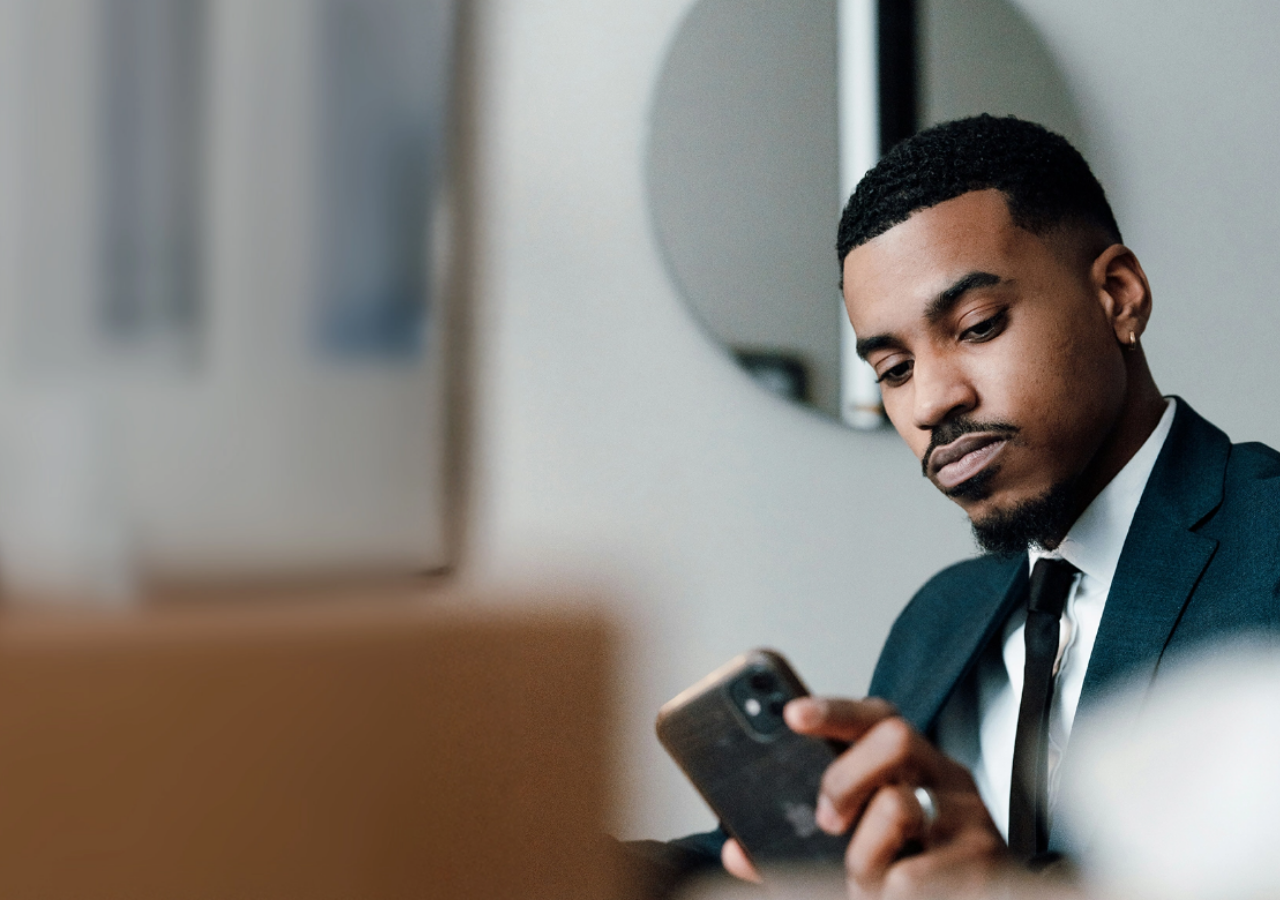
==== public/index.html @ ac1bacf2 "first commit" ====
<!DOCTYPE html>
<html lang="en">

<head>
  <meta charset="utf-8" />
  <meta name="viewport" content="width=device-width, initial-scale=1, shrink-to-fit=no" />
  <meta name="description" content="" />
  <meta name="author" content="" />
  <title>Home</title>
  <!-- Favicons -->
  <link rel="icon" href="assets/images/favicon.svg" sizes="32x32" type="image/png" />
  <!-- Bootstrap core CSS -->
  <link href="assets/css/main.css" rel="stylesheet" />
</head>

<body>

  <main>
    <section class="hero-section position-absolute h-vh w-100">
      <img src="assets/images/hero-section.png" class="w-100 h-100 object-cover" alt="">
      <div class="position-absolute top-center hero-content">

        <div class="container">
  
        </div>
      </div>
    </section>
  </main>

  <script src="https://code.jquery.com/jquery-3.6.0.min.js"
    integrity="sha256-/xUj+3OJU5yExlq6GSYGSHk7tPXikynS7ogEvDej/m4=" crossorigin="anonymous"></script>
  <script src="assets/js/main.js"></script>
</body>

</html>
---- public/assets/css/main.css ----
@charset "UTF-8";
/*******************************************************************************
******************************* COLOUR VARIABLES *******************************
*******************************************************************************/
/*******************************************************************************
******************************* FONTS VARIABLES *******************************
*******************************************************************************/
/*******************************************************************************
******************************* LINE HEIGHT *******************************
*******************************************************************************/
/*******************************************************************************
******************************* LETTER SPACING *******************************
*******************************************************************************/
/*******************************************************************************
******************************* OPACITY *******************************
*******************************************************************************/
/*******************************************************************************
******************************* ANIMATION VARIABLES ****************************
*******************************************************************************/
/*!
 * Bootstrap  v5.3.1 (https://getbootstrap.com/)
 * Copyright 2011-2023 The Bootstrap Authors
 * Licensed under MIT (https://github.com/twbs/bootstrap/blob/main/LICENSE)
 */
@import '../../node_modules/select2/dist/css/select2.min.css';
@import '../../node_modules/animate.css/animate.min.css';
@import "@fancyapps/ui/dist/fancybox.css";
:root,
[data-bs-theme=light] {
  --bs-blue: #0d6efd;
  --bs-indigo: #6610f2;
  --bs-purple: #6f42c1;
  --bs-pink: #d63384;
  --bs-red: #dc3545;
  --bs-orange: #fd7e14;
  --bs-yellow: #ffc107;
  --bs-green: #198754;
  --bs-teal: #20c997;
  --bs-cyan: #0dcaf0;
  --bs-black: #000;
  --bs-white: #fff;
  --bs-gray: #6c757d;
  --bs-gray-dark: #343a40;
  --bs-gray-100: #f8f9fa;
  --bs-gray-200: #e9ecef;
  --bs-gray-300: #dee2e6;
  --bs-gray-400: #ced4da;
  --bs-gray-500: #adb5bd;
  --bs-gray-600: #6c757d;
  --bs-gray-700: #495057;
  --bs-gray-800: #343a40;
  --bs-gray-900: #212529;
  --bs-primary: #0d6efd;
  --bs-secondary: #6c757d;
  --bs-success: #198754;
  --bs-info: #0dcaf0;
  --bs-warning: #ffc107;
  --bs-danger: #dc3545;
  --bs-light: #f8f9fa;
  --bs-dark: #212529;
  --bs-primary-rgb: 13, 110, 253;
  --bs-secondary-rgb: 108, 117, 125;
  --bs-success-rgb: 25, 135, 84;
  --bs-info-rgb: 13, 202, 240;
  --bs-warning-rgb: 255, 193, 7;
  --bs-danger-rgb: 220, 53, 69;
  --bs-light-rgb: 248, 249, 250;
  --bs-dark-rgb: 33, 37, 41;
  --bs-primary-text-emphasis: #052c65;
  --bs-secondary-text-emphasis: #2b2f32;
  --bs-success-text-emphasis: #0a3622;
  --bs-info-text-emphasis: #055160;
  --bs-warning-text-emphasis: #664d03;
  --bs-danger-text-emphasis: #58151c;
  --bs-light-text-emphasis: #495057;
  --bs-dark-text-emphasis: #495057;
  --bs-primary-bg-subtle: #cfe2ff;
  --bs-secondary-bg-subtle: #e2e3e5;
  --bs-success-bg-subtle: #d1e7dd;
  --bs-info-bg-subtle: #cff4fc;
  --bs-warning-bg-subtle: #fff3cd;
  --bs-danger-bg-subtle: #f8d7da;
  --bs-light-bg-subtle: #fcfcfd;
  --bs-dark-bg-subtle: #ced4da;
  --bs-primary-border-subtle: #9ec5fe;
  --bs-secondary-border-subtle: #c4c8cb;
  --bs-success-border-subtle: #a3cfbb;
  --bs-info-border-subtle: #9eeaf9;
  --bs-warning-border-subtle: #ffe69c;
  --bs-danger-border-subtle: #f1aeb5;
  --bs-light-border-subtle: #e9ecef;
  --bs-dark-border-subtle: #adb5bd;
  --bs-white-rgb: 255, 255, 255;
  --bs-black-rgb: 0, 0, 0;
  --bs-font-sans-serif: system-ui, -apple-system, "Segoe UI", Roboto, "Helvetica Neue", "Noto Sans", "Liberation Sans", Arial, sans-serif, "Apple Color Emoji", "Segoe UI Emoji", "Segoe UI Symbol", "Noto Color Emoji";
  --bs-font-monospace: SFMono-Regular, Menlo, Monaco, Consolas, "Liberation Mono", "Courier New", monospace;
  --bs-gradient: linear-gradient(180deg, rgba(255, 255, 255, 0.15), rgba(255, 255, 255, 0));
  --bs-body-font-family: var(--bs-font-sans-serif);
  --bs-body-font-size: 1rem;
  --bs-body-font-weight: 400;
  --bs-body-line-height: 1.5;
  --bs-body-color: #212529;
  --bs-body-color-rgb: 33, 37, 41;
  --bs-body-bg: #fff;
  --bs-body-bg-rgb: 255, 255, 255;
  --bs-emphasis-color: #000;
  --bs-emphasis-color-rgb: 0, 0, 0;
  --bs-secondary-color: rgba(33, 37, 41, 0.75);
  --bs-secondary-color-rgb: 33, 37, 41;
  --bs-secondary-bg: #e9ecef;
  --bs-secondary-bg-rgb: 233, 236, 239;
  --bs-tertiary-color: rgba(33, 37, 41, 0.5);
  --bs-tertiary-color-rgb: 33, 37, 41;
  --bs-tertiary-bg: #f8f9fa;
  --bs-tertiary-bg-rgb: 248, 249, 250;
  --bs-heading-color: inherit;
  --bs-link-color: #0d6efd;
  --bs-link-color-rgb: 13, 110, 253;
  --bs-link-decoration: underline;
  --bs-link-hover-color: #0a58ca;
  --bs-link-hover-color-rgb: 10, 88, 202;
  --bs-code-color: #d63384;
  --bs-highlight-bg: #fff3cd;
  --bs-border-width: 1px;
  --bs-border-style: solid;
  --bs-border-color: #dee2e6;
  --bs-border-color-translucent: rgba(0, 0, 0, 0.175);
  --bs-border-radius: 0.375rem;
  --bs-border-radius-sm: 0.25rem;
  --bs-border-radius-lg: 0.5rem;
  --bs-border-radius-xl: 1rem;
  --bs-border-radius-xxl: 2rem;
  --bs-border-radius-2xl: var(--bs-border-radius-xxl);
  --bs-border-radius-pill: 50rem;
  --bs-box-shadow: 0 0.5rem 1rem rgba(0, 0, 0, 0.15);
  --bs-box-shadow-sm: 0 0.125rem 0.25rem rgba(0, 0, 0, 0.075);
  --bs-box-shadow-lg: 0 1rem 3rem rgba(0, 0, 0, 0.175);
  --bs-box-shadow-inset: inset 0 1px 2px rgba(0, 0, 0, 0.075);
  --bs-focus-ring-width: 0.25rem;
  --bs-focus-ring-opacity: 0.25;
  --bs-focus-ring-color: rgba(13, 110, 253, 0.25);
  --bs-form-valid-color: #198754;
  --bs-form-valid-border-color: #198754;
  --bs-form-invalid-color: #dc3545;
  --bs-form-invalid-border-color: #dc3545;
}

[data-bs-theme=dark] {
  color-scheme: dark;
  --bs-body-color: #dee2e6;
  --bs-body-color-rgb: 222, 226, 230;
  --bs-body-bg: #212529;
  --bs-body-bg-rgb: 33, 37, 41;
  --bs-emphasis-color: #fff;
  --bs-emphasis-color-rgb: 255, 255, 255;
  --bs-secondary-color: rgba(222, 226, 230, 0.75);
  --bs-secondary-color-rgb: 222, 226, 230;
  --bs-secondary-bg: #343a40;
  --bs-secondary-bg-rgb: 52, 58, 64;
  --bs-tertiary-color: rgba(222, 226, 230, 0.5);
  --bs-tertiary-color-rgb: 222, 226, 230;
  --bs-tertiary-bg: #2b3035;
  --bs-tertiary-bg-rgb: 43, 48, 53;
  --bs-primary-text-emphasis: #6ea8fe;
  --bs-secondary-text-emphasis: #a7acb1;
  --bs-success-text-emphasis: #75b798;
  --bs-info-text-emphasis: #6edff6;
  --bs-warning-text-emphasis: #ffda6a;
  --bs-danger-text-emphasis: #ea868f;
  --bs-light-text-emphasis: #f8f9fa;
  --bs-dark-text-emphasis: #dee2e6;
  --bs-primary-bg-subtle: #031633;
  --bs-secondary-bg-subtle: #161719;
  --bs-success-bg-subtle: #051b11;
  --bs-info-bg-subtle: #032830;
  --bs-warning-bg-subtle: #332701;
  --bs-danger-bg-subtle: #2c0b0e;
  --bs-light-bg-subtle: #343a40;
  --bs-dark-bg-subtle: #1a1d20;
  --bs-primary-border-subtle: #084298;
  --bs-secondary-border-subtle: #41464b;
  --bs-success-border-subtle: #0f5132;
  --bs-info-border-subtle: #087990;
  --bs-warning-border-subtle: #997404;
  --bs-danger-border-subtle: #842029;
  --bs-light-border-subtle: #495057;
  --bs-dark-border-subtle: #343a40;
  --bs-heading-color: inherit;
  --bs-link-color: #6ea8fe;
  --bs-link-hover-color: #8bb9fe;
  --bs-link-color-rgb: 110, 168, 254;
  --bs-link-hover-color-rgb: 139, 185, 254;
  --bs-code-color: #e685b5;
  --bs-border-color: #495057;
  --bs-border-color-translucent: rgba(255, 255, 255, 0.15);
  --bs-form-valid-color: #75b798;
  --bs-form-valid-border-color: #75b798;
  --bs-form-invalid-color: #ea868f;
  --bs-form-invalid-border-color: #ea868f;
}

*,
*::before,
*::after {
  box-sizing: border-box;
}

@media (prefers-reduced-motion: no-preference) {
  :root {
    scroll-behavior: smooth;
  }
}

body {
  margin: 0;
  font-family: var(--bs-body-font-family);
  font-size: var(--bs-body-font-size);
  font-weight: var(--bs-body-font-weight);
  line-height: var(--bs-body-line-height);
  color: var(--bs-body-color);
  text-align: var(--bs-body-text-align);
  background-color: var(--bs-body-bg);
  -webkit-text-size-adjust: 100%;
  -webkit-tap-highlight-color: rgba(0, 0, 0, 0);
}

hr {
  margin: 1rem 0;
  color: inherit;
  border: 0;
  border-top: var(--bs-border-width) solid;
  opacity: 0.25;
}

h6, .h6, h5, .h5, h4, .h4, h3, .h3, h2, .h2, h1, .h1 {
  margin-top: 0;
  margin-bottom: 0.5rem;
  font-weight: 500;
  line-height: 1.2;
  color: var(--bs-heading-color);
}

h1, .h1 {
  font-size: calc(1.375rem + 1.5vw);
}
@media (min-width: 1200px) {
  h1, .h1 {
    font-size: 2.5rem;
  }
}

h2, .h2 {
  font-size: calc(1.325rem + 0.9vw);
}
@media (min-width: 1200px) {
  h2, .h2 {
    font-size: 2rem;
  }
}

h3, .h3 {
  font-size: calc(1.3rem + 0.6vw);
}
@media (min-width: 1200px) {
  h3, .h3 {
    font-size: 1.75rem;
  }
}

h4, .h4 {
  font-size: calc(1.275rem + 0.3vw);
}
@media (min-width: 1200px) {
  h4, .h4 {
    font-size: 1.5rem;
  }
}

h5, .h5 {
  font-size: 1.25rem;
}

h6, .h6 {
  font-size: 1rem;
}

p {
  margin-top: 0;
  margin-bottom: 1rem;
}

abbr[title] {
  text-decoration: underline dotted;
  cursor: help;
  text-decoration-skip-ink: none;
}

address {
  margin-bottom: 1rem;
  font-style: normal;
  line-height: inherit;
}

ol,
ul {
  padding-left: 2rem;
}

ol,
ul,
dl {
  margin-top: 0;
  margin-bottom: 1rem;
}

ol ol,
ul ul,
ol ul,
ul ol {
  margin-bottom: 0;
}

dt {
  font-weight: 700;
}

dd {
  margin-bottom: 0.5rem;
  margin-left: 0;
}

blockquote {
  margin: 0 0 1rem;
}

b,
strong {
  font-weight: bolder;
}

small, .small {
  font-size: 0.875em;
}

mark, .mark {
  padding: 0.1875em;
  background-color: var(--bs-highlight-bg);
}

sub,
sup {
  position: relative;
  font-size: 0.75em;
  line-height: 0;
  vertical-align: baseline;
}

sub {
  bottom: -0.25em;
}

sup {
  top: -0.5em;
}

a {
  color: rgba(var(--bs-link-color-rgb), var(--bs-link-opacity, 1));
  text-decoration: underline;
}
a:hover {
  --bs-link-color-rgb: var(--bs-link-hover-color-rgb);
}

a:not([href]):not([class]), a:not([href]):not([class]):hover {
  color: inherit;
  text-decoration: none;
}

pre,
code,
kbd,
samp {
  font-family: var(--bs-font-monospace);
  font-size: 1em;
}

pre {
  display: block;
  margin-top: 0;
  margin-bottom: 1rem;
  overflow: auto;
  font-size: 0.875em;
}
pre code {
  font-size: inherit;
  color: inherit;
  word-break: normal;
}

code {
  font-size: 0.875em;
  color: var(--bs-code-color);
  word-wrap: break-word;
}
a > code {
  color: inherit;
}

kbd {
  padding: 0.1875rem 0.375rem;
  font-size: 0.875em;
  color: var(--bs-body-bg);
  background-color: var(--bs-body-color);
  border-radius: 0.25rem;
}
kbd kbd {
  padding: 0;
  font-size: 1em;
}

figure {
  margin: 0 0 1rem;
}

img,
svg {
  vertical-align: middle;
}

table {
  caption-side: bottom;
  border-collapse: collapse;
}

caption {
  padding-top: 0.5rem;
  padding-bottom: 0.5rem;
  color: var(--bs-secondary-color);
  text-align: left;
}

th {
  text-align: inherit;
  text-align: -webkit-match-parent;
}

thead,
tbody,
tfoot,
tr,
td,
th {
  border-color: inherit;
  border-style: solid;
  border-width: 0;
}

label {
  display: inline-block;
}

button {
  border-radius: 0;
}

button:focus:not(:focus-visible) {
  outline: 0;
}

input,
button,
select,
optgroup,
textarea {
  margin: 0;
  font-family: inherit;
  font-size: inherit;
  line-height: inherit;
}

button,
select {
  text-transform: none;
}

[role=button] {
  cursor: pointer;
}

select {
  word-wrap: normal;
}
select:disabled {
  opacity: 1;
}

[list]:not([type=date]):not([type=datetime-local]):not([type=month]):not([type=week]):not([type=time])::-webkit-calendar-picker-indicator {
  display: none !important;
}

button,
[type=button],
[type=reset],
[type=submit] {
  -webkit-appearance: button;
}
button:not(:disabled),
[type=button]:not(:disabled),
[type=reset]:not(:disabled),
[type=submit]:not(:disabled) {
  cursor: pointer;
}

::-moz-focus-inner {
  padding: 0;
  border-style: none;
}

textarea {
  resize: vertical;
}

fieldset {
  min-width: 0;
  padding: 0;
  margin: 0;
  border: 0;
}

legend {
  float: left;
  width: 100%;
  padding: 0;
  margin-bottom: 0.5rem;
  font-size: calc(1.275rem + 0.3vw);
  line-height: inherit;
}
@media (min-width: 1200px) {
  legend {
    font-size: 1.5rem;
  }
}
legend + * {
  clear: left;
}

::-webkit-datetime-edit-fields-wrapper,
::-webkit-datetime-edit-text,
::-webkit-datetime-edit-minute,
::-webkit-datetime-edit-hour-field,
::-webkit-datetime-edit-day-field,
::-webkit-datetime-edit-month-field,
::-webkit-datetime-edit-year-field {
  padding: 0;
}

::-webkit-inner-spin-button {
  height: auto;
}

[type=search] {
  -webkit-appearance: textfield;
  outline-offset: -2px;
}

/* rtl:raw:
[type="tel"],
[type="url"],
[type="email"],
[type="number"] {
  direction: ltr;
}
*/
::-webkit-search-decoration {
  -webkit-appearance: none;
}

::-webkit-color-swatch-wrapper {
  padding: 0;
}

::file-selector-button {
  font: inherit;
  -webkit-appearance: button;
}

output {
  display: inline-block;
}

iframe {
  border: 0;
}

summary {
  display: list-item;
  cursor: pointer;
}

progress {
  vertical-align: baseline;
}

[hidden] {
  display: none !important;
}

.lead {
  font-size: 1.25rem;
  font-weight: 300;
}

.display-1 {
  font-size: calc(1.625rem + 4.5vw);
  font-weight: 300;
  line-height: 1.2;
}
@media (min-width: 1200px) {
  .display-1 {
    font-size: 5rem;
  }
}

.display-2 {
  font-size: calc(1.575rem + 3.9vw);
  font-weight: 300;
  line-height: 1.2;
}
@media (min-width: 1200px) {
  .display-2 {
    font-size: 4.5rem;
  }
}

.display-3 {
  font-size: calc(1.525rem + 3.3vw);
  font-weight: 300;
  line-height: 1.2;
}
@media (min-width: 1200px) {
  .display-3 {
    font-size: 4rem;
  }
}

.display-4 {
  font-size: calc(1.475rem + 2.7vw);
  font-weight: 300;
  line-height: 1.2;
}
@media (min-width: 1200px) {
  .display-4 {
    font-size: 3.5rem;
  }
}

.display-5 {
  font-size: calc(1.425rem + 2.1vw);
  font-weight: 300;
  line-height: 1.2;
}
@media (min-width: 1200px) {
  .display-5 {
    font-size: 3rem;
  }
}

.display-6 {
  font-size: calc(1.375rem + 1.5vw);
  font-weight: 300;
  line-height: 1.2;
}
@media (min-width: 1200px) {
  .display-6 {
    font-size: 2.5rem;
  }
}

.list-unstyled {
  padding-left: 0;
  list-style: none;
}

.list-inline {
  padding-left: 0;
  list-style: none;
}

.list-inline-item {
  display: inline-block;
}
.list-inline-item:not(:last-child) {
  margin-right: 0.5rem;
}

.initialism {
  font-size: 0.875em;
  text-transform: uppercase;
}

.blockquote {
  margin-bottom: 1rem;
  font-size: 1.25rem;
}
.blockquote > :last-child {
  margin-bottom: 0;
}

.blockquote-footer {
  margin-top: -1rem;
  margin-bottom: 1rem;
  font-size: 0.875em;
  color: #6c757d;
}
.blockquote-footer::before {
  content: "— ";
}

.img-fluid {
  max-width: 100%;
  height: auto;
}

.img-thumbnail {
  padding: 0.25rem;
  background-color: var(--bs-body-bg);
  border: var(--bs-border-width) solid var(--bs-border-color);
  border-radius: var(--bs-border-radius);
  max-width: 100%;
  height: auto;
}

.figure {
  display: inline-block;
}

.figure-img {
  margin-bottom: 0.5rem;
  line-height: 1;
}

.figure-caption {
  font-size: 0.875em;
  color: var(--bs-secondary-color);
}

.container,
.container-fluid,
.container-xxl,
.container-xl,
.container-lg,
.container-md,
.container-sm {
  --bs-gutter-x: 1.5rem;
  --bs-gutter-y: 0;
  width: 100%;
  padding-right: calc(var(--bs-gutter-x) * 0.5);
  padding-left: calc(var(--bs-gutter-x) * 0.5);
  margin-right: auto;
  margin-left: auto;
}

@media (min-width: 576px) {
  .container-sm, .container {
    max-width: 540px;
  }
}
@media (min-width: 768px) {
  .container-md, .container-sm, .container {
    max-width: 720px;
  }
}
@media (min-width: 992px) {
  .container-lg, .container-md, .container-sm, .container {
    max-width: 960px;
  }
}
@media (min-width: 1200px) {
  .container-xl, .container-lg, .container-md, .container-sm, .container {
    max-width: 1140px;
  }
}
@media (min-width: 1400px) {
  .container-xxl, .container-xl, .container-lg, .container-md, .container-sm, .container {
    max-width: 1320px;
  }
}
:root {
  --bs-breakpoint-xs: 0;
  --bs-breakpoint-sm: 576px;
  --bs-breakpoint-md: 768px;
  --bs-breakpoint-lg: 992px;
  --bs-breakpoint-xl: 1200px;
  --bs-breakpoint-xxl: 1400px;
}

.row {
  --bs-gutter-x: 1.5rem;
  --bs-gutter-y: 0;
  display: flex;
  flex-wrap: wrap;
  margin-top: calc(-1 * var(--bs-gutter-y));
  margin-right: calc(-0.5 * var(--bs-gutter-x));
  margin-left: calc(-0.5 * var(--bs-gutter-x));
}
.row > * {
  flex-shrink: 0;
  width: 100%;
  max-width: 100%;
  padding-right: calc(var(--bs-gutter-x) * 0.5);
  padding-left: calc(var(--bs-gutter-x) * 0.5);
  margin-top: var(--bs-gutter-y);
}

.col {
  flex: 1 0 0%;
}

.row-cols-auto > * {
  flex: 0 0 auto;
  width: auto;
}

.row-cols-1 > * {
  flex: 0 0 auto;
  width: 100%;
}

.row-cols-2 > * {
  flex: 0 0 auto;
  width: 50%;
}

.row-cols-3 > * {
  flex: 0 0 auto;
  width: 33.3333333333%;
}

.row-cols-4 > * {
  flex: 0 0 auto;
  width: 25%;
}

.row-cols-5 > * {
  flex: 0 0 auto;
  width: 20%;
}

.row-cols-6 > * {
  flex: 0 0 auto;
  width: 16.6666666667%;
}

.col-auto {
  flex: 0 0 auto;
  width: auto;
}

.col-1 {
  flex: 0 0 auto;
  width: 8.33333333%;
}

.col-2 {
  flex: 0 0 auto;
  width: 16.66666667%;
}

.col-3 {
  flex: 0 0 auto;
  width: 25%;
}

.col-4 {
  flex: 0 0 auto;
  width: 33.33333333%;
}

.col-5 {
  flex: 0 0 auto;
  width: 41.66666667%;
}

.col-6 {
  flex: 0 0 auto;
  width: 50%;
}

.col-7 {
  flex: 0 0 auto;
  width: 58.33333333%;
}

.col-8 {
  flex: 0 0 auto;
  width: 66.66666667%;
}

.col-9 {
  flex: 0 0 auto;
  width: 75%;
}

.col-10 {
  flex: 0 0 auto;
  width: 83.33333333%;
}

.col-11 {
  flex: 0 0 auto;
  width: 91.66666667%;
}

.col-12 {
  flex: 0 0 auto;
  width: 100%;
}

.offset-1 {
  margin-left: 8.33333333%;
}

.offset-2 {
  margin-left: 16.66666667%;
}

.offset-3 {
  margin-left: 25%;
}

.offset-4 {
  margin-left: 33.33333333%;
}

.offset-5 {
  margin-left: 41.66666667%;
}

.offset-6 {
  margin-left: 50%;
}

.offset-7 {
  margin-left: 58.33333333%;
}

.offset-8 {
  margin-left: 66.66666667%;
}

.offset-9 {
  margin-left: 75%;
}

.offset-10 {
  margin-left: 83.33333333%;
}

.offset-11 {
  margin-left: 91.66666667%;
}

.g-0,
.gx-0 {
  --bs-gutter-x: 0;
}

.g-0,
.gy-0 {
  --bs-gutter-y: 0;
}

.g-1,
.gx-1 {
  --bs-gutter-x: 0.25rem;
}

.g-1,
.gy-1 {
  --bs-gutter-y: 0.25rem;
}

.g-2,
.gx-2 {
  --bs-gutter-x: 0.5rem;
}

.g-2,
.gy-2 {
  --bs-gutter-y: 0.5rem;
}

.g-3,
.gx-3 {
  --bs-gutter-x: 1rem;
}

.g-3,
.gy-3 {
  --bs-gutter-y: 1rem;
}

.g-4,
.gx-4 {
  --bs-gutter-x: 1.5rem;
}

.g-4,
.gy-4 {
  --bs-gutter-y: 1.5rem;
}

.g-5,
.gx-5 {
  --bs-gutter-x: 3rem;
}

.g-5,
.gy-5 {
  --bs-gutter-y: 3rem;
}

@media (min-width: 576px) {
  .col-sm {
    flex: 1 0 0%;
  }
  .row-cols-sm-auto > * {
    flex: 0 0 auto;
    width: auto;
  }
  .row-cols-sm-1 > * {
    flex: 0 0 auto;
    width: 100%;
  }
  .row-cols-sm-2 > * {
    flex: 0 0 auto;
    width: 50%;
  }
  .row-cols-sm-3 > * {
    flex: 0 0 auto;
    width: 33.3333333333%;
  }
  .row-cols-sm-4 > * {
    flex: 0 0 auto;
    width: 25%;
  }
  .row-cols-sm-5 > * {
    flex: 0 0 auto;
    width: 20%;
  }
  .row-cols-sm-6 > * {
    flex: 0 0 auto;
    width: 16.6666666667%;
  }
  .col-sm-auto {
    flex: 0 0 auto;
    width: auto;
  }
  .col-sm-1 {
    flex: 0 0 auto;
    width: 8.33333333%;
  }
  .col-sm-2 {
    flex: 0 0 auto;
    width: 16.66666667%;
  }
  .col-sm-3 {
    flex: 0 0 auto;
    width: 25%;
  }
  .col-sm-4 {
    flex: 0 0 auto;
    width: 33.33333333%;
  }
  .col-sm-5 {
    flex: 0 0 auto;
    width: 41.66666667%;
  }
  .col-sm-6 {
    flex: 0 0 auto;
    width: 50%;
  }
  .col-sm-7 {
    flex: 0 0 auto;
    width: 58.33333333%;
  }
  .col-sm-8 {
    flex: 0 0 auto;
    width: 66.66666667%;
  }
  .col-sm-9 {
    flex: 0 0 auto;
    width: 75%;
  }
  .col-sm-10 {
    flex: 0 0 auto;
    width: 83.33333333%;
  }
  .col-sm-11 {
    flex: 0 0 auto;
    width: 91.66666667%;
  }
  .col-sm-12 {
    flex: 0 0 auto;
    width: 100%;
  }
  .offset-sm-0 {
    margin-left: 0;
  }
  .offset-sm-1 {
    margin-left: 8.33333333%;
  }
  .offset-sm-2 {
    margin-left: 16.66666667%;
  }
  .offset-sm-3 {
    margin-left: 25%;
  }
  .offset-sm-4 {
    margin-left: 33.33333333%;
  }
  .offset-sm-5 {
    margin-left: 41.66666667%;
  }
  .offset-sm-6 {
    margin-left: 50%;
  }
  .offset-sm-7 {
    margin-left: 58.33333333%;
  }
  .offset-sm-8 {
    margin-left: 66.66666667%;
  }
  .offset-sm-9 {
    margin-left: 75%;
  }
  .offset-sm-10 {
    margin-left: 83.33333333%;
  }
  .offset-sm-11 {
    margin-left: 91.66666667%;
  }
  .g-sm-0,
  .gx-sm-0 {
    --bs-gutter-x: 0;
  }
  .g-sm-0,
  .gy-sm-0 {
    --bs-gutter-y: 0;
  }
  .g-sm-1,
  .gx-sm-1 {
    --bs-gutter-x: 0.25rem;
  }
  .g-sm-1,
  .gy-sm-1 {
    --bs-gutter-y: 0.25rem;
  }
  .g-sm-2,
  .gx-sm-2 {
    --bs-gutter-x: 0.5rem;
  }
  .g-sm-2,
  .gy-sm-2 {
    --bs-gutter-y: 0.5rem;
  }
  .g-sm-3,
  .gx-sm-3 {
    --bs-gutter-x: 1rem;
  }
  .g-sm-3,
  .gy-sm-3 {
    --bs-gutter-y: 1rem;
  }
  .g-sm-4,
  .gx-sm-4 {
    --bs-gutter-x: 1.5rem;
  }
  .g-sm-4,
  .gy-sm-4 {
    --bs-gutter-y: 1.5rem;
  }
  .g-sm-5,
  .gx-sm-5 {
    --bs-gutter-x: 3rem;
  }
  .g-sm-5,
  .gy-sm-5 {
    --bs-gutter-y: 3rem;
  }
}
@media (min-width: 768px) {
  .col-md {
    flex: 1 0 0%;
  }
  .row-cols-md-auto > * {
    flex: 0 0 auto;
    width: auto;
  }
  .row-cols-md-1 > * {
    flex: 0 0 auto;
    width: 100%;
  }
  .row-cols-md-2 > * {
    flex: 0 0 auto;
    width: 50%;
  }
  .row-cols-md-3 > * {
    flex: 0 0 auto;
    width: 33.3333333333%;
  }
  .row-cols-md-4 > * {
    flex: 0 0 auto;
    width: 25%;
  }
  .row-cols-md-5 > * {
    flex: 0 0 auto;
    width: 20%;
  }
  .row-cols-md-6 > * {
    flex: 0 0 auto;
    width: 16.6666666667%;
  }
  .col-md-auto {
    flex: 0 0 auto;
    width: auto;
  }
  .col-md-1 {
    flex: 0 0 auto;
    width: 8.33333333%;
  }
  .col-md-2 {
    flex: 0 0 auto;
    width: 16.66666667%;
  }
  .col-md-3 {
    flex: 0 0 auto;
    width: 25%;
  }
  .col-md-4 {
    flex: 0 0 auto;
    width: 33.33333333%;
  }
  .col-md-5 {
    flex: 0 0 auto;
    width: 41.66666667%;
  }
  .col-md-6 {
    flex: 0 0 auto;
    width: 50%;
  }
  .col-md-7 {
    flex: 0 0 auto;
    width: 58.33333333%;
  }
  .col-md-8 {
    flex: 0 0 auto;
    width: 66.66666667%;
  }
  .col-md-9 {
    flex: 0 0 auto;
    width: 75%;
  }
  .col-md-10 {
    flex: 0 0 auto;
    width: 83.33333333%;
  }
  .col-md-11 {
    flex: 0 0 auto;
    width: 91.66666667%;
  }
  .col-md-12 {
    flex: 0 0 auto;
    width: 100%;
  }
  .offset-md-0 {
    margin-left: 0;
  }
  .offset-md-1 {
    margin-left: 8.33333333%;
  }
  .offset-md-2 {
    margin-left: 16.66666667%;
  }
  .offset-md-3 {
    margin-left: 25%;
  }
  .offset-md-4 {
    margin-left: 33.33333333%;
  }
  .offset-md-5 {
    margin-left: 41.66666667%;
  }
  .offset-md-6 {
    margin-left: 50%;
  }
  .offset-md-7 {
    margin-left: 58.33333333%;
  }
  .offset-md-8 {
    margin-left: 66.66666667%;
  }
  .offset-md-9 {
    margin-left: 75%;
  }
  .offset-md-10 {
    margin-left: 83.33333333%;
  }
  .offset-md-11 {
    margin-left: 91.66666667%;
  }
  .g-md-0,
  .gx-md-0 {
    --bs-gutter-x: 0;
  }
  .g-md-0,
  .gy-md-0 {
    --bs-gutter-y: 0;
  }
  .g-md-1,
  .gx-md-1 {
    --bs-gutter-x: 0.25rem;
  }
  .g-md-1,
  .gy-md-1 {
    --bs-gutter-y: 0.25rem;
  }
  .g-md-2,
  .gx-md-2 {
    --bs-gutter-x: 0.5rem;
  }
  .g-md-2,
  .gy-md-2 {
    --bs-gutter-y: 0.5rem;
  }
  .g-md-3,
  .gx-md-3 {
    --bs-gutter-x: 1rem;
  }
  .g-md-3,
  .gy-md-3 {
    --bs-gutter-y: 1rem;
  }
  .g-md-4,
  .gx-md-4 {
    --bs-gutter-x: 1.5rem;
  }
  .g-md-4,
  .gy-md-4 {
    --bs-gutter-y: 1.5rem;
  }
  .g-md-5,
  .gx-md-5 {
    --bs-gutter-x: 3rem;
  }
  .g-md-5,
  .gy-md-5 {
    --bs-gutter-y: 3rem;
  }
}
@media (min-width: 992px) {
  .col-lg {
    flex: 1 0 0%;
  }
  .row-cols-lg-auto > * {
    flex: 0 0 auto;
    width: auto;
  }
  .row-cols-lg-1 > * {
    flex: 0 0 auto;
    width: 100%;
  }
  .row-cols-lg-2 > * {
    flex: 0 0 auto;
    width: 50%;
  }
  .row-cols-lg-3 > * {
    flex: 0 0 auto;
    width: 33.3333333333%;
  }
  .row-cols-lg-4 > * {
    flex: 0 0 auto;
    width: 25%;
  }
  .row-cols-lg-5 > * {
    flex: 0 0 auto;
    width: 20%;
  }
  .row-cols-lg-6 > * {
    flex: 0 0 auto;
    width: 16.6666666667%;
  }
  .col-lg-auto {
    flex: 0 0 auto;
    width: auto;
  }
  .col-lg-1 {
    flex: 0 0 auto;
    width: 8.33333333%;
  }
  .col-lg-2 {
    flex: 0 0 auto;
    width: 16.66666667%;
  }
  .col-lg-3 {
    flex: 0 0 auto;
    width: 25%;
  }
  .col-lg-4 {
    flex: 0 0 auto;
    width: 33.33333333%;
  }
  .col-lg-5 {
    flex: 0 0 auto;
    width: 41.66666667%;
  }
  .col-lg-6 {
    flex: 0 0 auto;
    width: 50%;
  }
  .col-lg-7 {
    flex: 0 0 auto;
    width: 58.33333333%;
  }
  .col-lg-8 {
    flex: 0 0 auto;
    width: 66.66666667%;
  }
  .col-lg-9 {
    flex: 0 0 auto;
    width: 75%;
  }
  .col-lg-10 {
    flex: 0 0 auto;
    width: 83.33333333%;
  }
  .col-lg-11 {
    flex: 0 0 auto;
    width: 91.66666667%;
  }
  .col-lg-12 {
    flex: 0 0 auto;
    width: 100%;
  }
  .offset-lg-0 {
    margin-left: 0;
  }
  .offset-lg-1 {
    margin-left: 8.33333333%;
  }
  .offset-lg-2 {
    margin-left: 16.66666667%;
  }
  .offset-lg-3 {
    margin-left: 25%;
  }
  .offset-lg-4 {
    margin-left: 33.33333333%;
  }
  .offset-lg-5 {
    margin-left: 41.66666667%;
  }
  .offset-lg-6 {
    margin-left: 50%;
  }
  .offset-lg-7 {
    margin-left: 58.33333333%;
  }
  .offset-lg-8 {
    margin-left: 66.66666667%;
  }
  .offset-lg-9 {
    margin-left: 75%;
  }
  .offset-lg-10 {
    margin-left: 83.33333333%;
  }
  .offset-lg-11 {
    margin-left: 91.66666667%;
  }
  .g-lg-0,
  .gx-lg-0 {
    --bs-gutter-x: 0;
  }
  .g-lg-0,
  .gy-lg-0 {
    --bs-gutter-y: 0;
  }
  .g-lg-1,
  .gx-lg-1 {
    --bs-gutter-x: 0.25rem;
  }
  .g-lg-1,
  .gy-lg-1 {
    --bs-gutter-y: 0.25rem;
  }
  .g-lg-2,
  .gx-lg-2 {
    --bs-gutter-x: 0.5rem;
  }
  .g-lg-2,
  .gy-lg-2 {
    --bs-gutter-y: 0.5rem;
  }
  .g-lg-3,
  .gx-lg-3 {
    --bs-gutter-x: 1rem;
  }
  .g-lg-3,
  .gy-lg-3 {
    --bs-gutter-y: 1rem;
  }
  .g-lg-4,
  .gx-lg-4 {
    --bs-gutter-x: 1.5rem;
  }
  .g-lg-4,
  .gy-lg-4 {
    --bs-gutter-y: 1.5rem;
  }
  .g-lg-5,
  .gx-lg-5 {
    --bs-gutter-x: 3rem;
  }
  .g-lg-5,
  .gy-lg-5 {
    --bs-gutter-y: 3rem;
  }
}
@media (min-width: 1200px) {
  .col-xl {
    flex: 1 0 0%;
  }
  .row-cols-xl-auto > * {
    flex: 0 0 auto;
    width: auto;
  }
  .row-cols-xl-1 > * {
    flex: 0 0 auto;
    width: 100%;
  }
  .row-cols-xl-2 > * {
    flex: 0 0 auto;
    width: 50%;
  }
  .row-cols-xl-3 > * {
    flex: 0 0 auto;
    width: 33.3333333333%;
  }
  .row-cols-xl-4 > * {
    flex: 0 0 auto;
    width: 25%;
  }
  .row-cols-xl-5 > * {
    flex: 0 0 auto;
    width: 20%;
  }
  .row-cols-xl-6 > * {
    flex: 0 0 auto;
    width: 16.6666666667%;
  }
  .col-xl-auto {
    flex: 0 0 auto;
    width: auto;
  }
  .col-xl-1 {
    flex: 0 0 auto;
    width: 8.33333333%;
  }
  .col-xl-2 {
    flex: 0 0 auto;
    width: 16.66666667%;
  }
  .col-xl-3 {
    flex: 0 0 auto;
    width: 25%;
  }
  .col-xl-4 {
    flex: 0 0 auto;
    width: 33.33333333%;
  }
  .col-xl-5 {
    flex: 0 0 auto;
    width: 41.66666667%;
  }
  .col-xl-6 {
    flex: 0 0 auto;
    width: 50%;
  }
  .col-xl-7 {
    flex: 0 0 auto;
    width: 58.33333333%;
  }
  .col-xl-8 {
    flex: 0 0 auto;
    width: 66.66666667%;
  }
  .col-xl-9 {
    flex: 0 0 auto;
    width: 75%;
  }
  .col-xl-10 {
    flex: 0 0 auto;
    width: 83.33333333%;
  }
  .col-xl-11 {
    flex: 0 0 auto;
    width: 91.66666667%;
  }
  .col-xl-12 {
    flex: 0 0 auto;
    width: 100%;
  }
  .offset-xl-0 {
    margin-left: 0;
  }
  .offset-xl-1 {
    margin-left: 8.33333333%;
  }
  .offset-xl-2 {
    margin-left: 16.66666667%;
  }
  .offset-xl-3 {
    margin-left: 25%;
  }
  .offset-xl-4 {
    margin-left: 33.33333333%;
  }
  .offset-xl-5 {
    margin-left: 41.66666667%;
  }
  .offset-xl-6 {
    margin-left: 50%;
  }
  .offset-xl-7 {
    margin-left: 58.33333333%;
  }
  .offset-xl-8 {
    margin-left: 66.66666667%;
  }
  .offset-xl-9 {
    margin-left: 75%;
  }
  .offset-xl-10 {
    margin-left: 83.33333333%;
  }
  .offset-xl-11 {
    margin-left: 91.66666667%;
  }
  .g-xl-0,
  .gx-xl-0 {
    --bs-gutter-x: 0;
  }
  .g-xl-0,
  .gy-xl-0 {
    --bs-gutter-y: 0;
  }
  .g-xl-1,
  .gx-xl-1 {
    --bs-gutter-x: 0.25rem;
  }
  .g-xl-1,
  .gy-xl-1 {
    --bs-gutter-y: 0.25rem;
  }
  .g-xl-2,
  .gx-xl-2 {
    --bs-gutter-x: 0.5rem;
  }
  .g-xl-2,
  .gy-xl-2 {
    --bs-gutter-y: 0.5rem;
  }
  .g-xl-3,
  .gx-xl-3 {
    --bs-gutter-x: 1rem;
  }
  .g-xl-3,
  .gy-xl-3 {
    --bs-gutter-y: 1rem;
  }
  .g-xl-4,
  .gx-xl-4 {
    --bs-gutter-x: 1.5rem;
  }
  .g-xl-4,
  .gy-xl-4 {
    --bs-gutter-y: 1.5rem;
  }
  .g-xl-5,
  .gx-xl-5 {
    --bs-gutter-x: 3rem;
  }
  .g-xl-5,
  .gy-xl-5 {
    --bs-gutter-y: 3rem;
  }
}
@media (min-width: 1400px) {
  .col-xxl {
    flex: 1 0 0%;
  }
  .row-cols-xxl-auto > * {
    flex: 0 0 auto;
    width: auto;
  }
  .row-cols-xxl-1 > * {
    flex: 0 0 auto;
    width: 100%;
  }
  .row-cols-xxl-2 > * {
    flex: 0 0 auto;
    width: 50%;
  }
  .row-cols-xxl-3 > * {
    flex: 0 0 auto;
    width: 33.3333333333%;
  }
  .row-cols-xxl-4 > * {
    flex: 0 0 auto;
    width: 25%;
  }
  .row-cols-xxl-5 > * {
    flex: 0 0 auto;
    width: 20%;
  }
  .row-cols-xxl-6 > * {
    flex: 0 0 auto;
    width: 16.6666666667%;
  }
  .col-xxl-auto {
    flex: 0 0 auto;
    width: auto;
  }
  .col-xxl-1 {
    flex: 0 0 auto;
    width: 8.33333333%;
  }
  .col-xxl-2 {
    flex: 0 0 auto;
    width: 16.66666667%;
  }
  .col-xxl-3 {
    flex: 0 0 auto;
    width: 25%;
  }
  .col-xxl-4 {
    flex: 0 0 auto;
    width: 33.33333333%;
  }
  .col-xxl-5 {
    flex: 0 0 auto;
    width: 41.66666667%;
  }
  .col-xxl-6 {
    flex: 0 0 auto;
    width: 50%;
  }
  .col-xxl-7 {
    flex: 0 0 auto;
    width: 58.33333333%;
  }
  .col-xxl-8 {
    flex: 0 0 auto;
    width: 66.66666667%;
  }
  .col-xxl-9 {
    flex: 0 0 auto;
    width: 75%;
  }
  .col-xxl-10 {
    flex: 0 0 auto;
    width: 83.33333333%;
  }
  .col-xxl-11 {
    flex: 0 0 auto;
    width: 91.66666667%;
  }
  .col-xxl-12 {
    flex: 0 0 auto;
    width: 100%;
  }
  .offset-xxl-0 {
    margin-left: 0;
  }
  .offset-xxl-1 {
    margin-left: 8.33333333%;
  }
  .offset-xxl-2 {
    margin-left: 16.66666667%;
  }
  .offset-xxl-3 {
    margin-left: 25%;
  }
  .offset-xxl-4 {
    margin-left: 33.33333333%;
  }
  .offset-xxl-5 {
    margin-left: 41.66666667%;
  }
  .offset-xxl-6 {
    margin-left: 50%;
  }
  .offset-xxl-7 {
    margin-left: 58.33333333%;
  }
  .offset-xxl-8 {
    margin-left: 66.66666667%;
  }
  .offset-xxl-9 {
    margin-left: 75%;
  }
  .offset-xxl-10 {
    margin-left: 83.33333333%;
  }
  .offset-xxl-11 {
    margin-left: 91.66666667%;
  }
  .g-xxl-0,
  .gx-xxl-0 {
    --bs-gutter-x: 0;
  }
  .g-xxl-0,
  .gy-xxl-0 {
    --bs-gutter-y: 0;
  }
  .g-xxl-1,
  .gx-xxl-1 {
    --bs-gutter-x: 0.25rem;
  }
  .g-xxl-1,
  .gy-xxl-1 {
    --bs-gutter-y: 0.25rem;
  }
  .g-xxl-2,
  .gx-xxl-2 {
    --bs-gutter-x: 0.5rem;
  }
  .g-xxl-2,
  .gy-xxl-2 {
    --bs-gutter-y: 0.5rem;
  }
  .g-xxl-3,
  .gx-xxl-3 {
    --bs-gutter-x: 1rem;
  }
  .g-xxl-3,
  .gy-xxl-3 {
    --bs-gutter-y: 1rem;
  }
  .g-xxl-4,
  .gx-xxl-4 {
    --bs-gutter-x: 1.5rem;
  }
  .g-xxl-4,
  .gy-xxl-4 {
    --bs-gutter-y: 1.5rem;
  }
  .g-xxl-5,
  .gx-xxl-5 {
    --bs-gutter-x: 3rem;
  }
  .g-xxl-5,
  .gy-xxl-5 {
    --bs-gutter-y: 3rem;
  }
}
.table {
  --bs-table-color-type: initial;
  --bs-table-bg-type: initial;
  --bs-table-color-state: initial;
  --bs-table-bg-state: initial;
  --bs-table-color: var(--bs-body-color);
  --bs-table-bg: var(--bs-body-bg);
  --bs-table-border-color: var(--bs-border-color);
  --bs-table-accent-bg: transparent;
  --bs-table-striped-color: var(--bs-body-color);
  --bs-table-striped-bg: rgba(0, 0, 0, 0.05);
  --bs-table-active-color: var(--bs-body-color);
  --bs-table-active-bg: rgba(0, 0, 0, 0.1);
  --bs-table-hover-color: var(--bs-body-color);
  --bs-table-hover-bg: rgba(0, 0, 0, 0.075);
  width: 100%;
  margin-bottom: 1rem;
  vertical-align: top;
  border-color: var(--bs-table-border-color);
}
.table > :not(caption) > * > * {
  padding: 0.5rem 0.5rem;
  color: var(--bs-table-color-state, var(--bs-table-color-type, var(--bs-table-color)));
  background-color: var(--bs-table-bg);
  border-bottom-width: var(--bs-border-width);
  box-shadow: inset 0 0 0 9999px var(--bs-table-bg-state, var(--bs-table-bg-type, var(--bs-table-accent-bg)));
}
.table > tbody {
  vertical-align: inherit;
}
.table > thead {
  vertical-align: bottom;
}

.table-group-divider {
  border-top: calc(var(--bs-border-width) * 2) solid currentcolor;
}

.caption-top {
  caption-side: top;
}

.table-sm > :not(caption) > * > * {
  padding: 0.25rem 0.25rem;
}

.table-bordered > :not(caption) > * {
  border-width: var(--bs-border-width) 0;
}
.table-bordered > :not(caption) > * > * {
  border-width: 0 var(--bs-border-width);
}

.table-borderless > :not(caption) > * > * {
  border-bottom-width: 0;
}
.table-borderless > :not(:first-child) {
  border-top-width: 0;
}

.table-striped > tbody > tr:nth-of-type(odd) > * {
  --bs-table-color-type: var(--bs-table-striped-color);
  --bs-table-bg-type: var(--bs-table-striped-bg);
}

.table-striped-columns > :not(caption) > tr > :nth-child(even) {
  --bs-table-color-type: var(--bs-table-striped-color);
  --bs-table-bg-type: var(--bs-table-striped-bg);
}

.table-active {
  --bs-table-color-state: var(--bs-table-active-color);
  --bs-table-bg-state: var(--bs-table-active-bg);
}

.table-hover > tbody > tr:hover > * {
  --bs-table-color-state: var(--bs-table-hover-color);
  --bs-table-bg-state: var(--bs-table-hover-bg);
}

.table-primary {
  --bs-table-color: #000;
  --bs-table-bg: #cfe2ff;
  --bs-table-border-color: #bacbe6;
  --bs-table-striped-bg: #c5d7f2;
  --bs-table-striped-color: #000;
  --bs-table-active-bg: #bacbe6;
  --bs-table-active-color: #000;
  --bs-table-hover-bg: #bfd1ec;
  --bs-table-hover-color: #000;
  color: var(--bs-table-color);
  border-color: var(--bs-table-border-color);
}

.table-secondary {
  --bs-table-color: #000;
  --bs-table-bg: #e2e3e5;
  --bs-table-border-color: #cbccce;
  --bs-table-striped-bg: #d7d8da;
  --bs-table-striped-color: #000;
  --bs-table-active-bg: #cbccce;
  --bs-table-active-color: #000;
  --bs-table-hover-bg: #d1d2d4;
  --bs-table-hover-color: #000;
  color: var(--bs-table-color);
  border-color: var(--bs-table-border-color);
}

.table-success {
  --bs-table-color: #000;
  --bs-table-bg: #d1e7dd;
  --bs-table-border-color: #bcd0c7;
  --bs-table-striped-bg: #c7dbd2;
  --bs-table-striped-color: #000;
  --bs-table-active-bg: #bcd0c7;
  --bs-table-active-color: #000;
  --bs-table-hover-bg: #c1d6cc;
  --bs-table-hover-color: #000;
  color: var(--bs-table-color);
  border-color: var(--bs-table-border-color);
}

.table-info {
  --bs-table-color: #000;
  --bs-table-bg: #cff4fc;
  --bs-table-border-color: #badce3;
  --bs-table-striped-bg: #c5e8ef;
  --bs-table-striped-color: #000;
  --bs-table-active-bg: #badce3;
  --bs-table-active-color: #000;
  --bs-table-hover-bg: #bfe2e9;
  --bs-table-hover-color: #000;
  color: var(--bs-table-color);
  border-color: var(--bs-table-border-color);
}

.table-warning {
  --bs-table-color: #000;
  --bs-table-bg: #fff3cd;
  --bs-table-border-color: #e6dbb9;
  --bs-table-striped-bg: #f2e7c3;
  --bs-table-striped-color: #000;
  --bs-table-active-bg: #e6dbb9;
  --bs-table-active-color: #000;
  --bs-table-hover-bg: #ece1be;
  --bs-table-hover-color: #000;
  color: var(--bs-table-color);
  border-color: var(--bs-table-border-color);
}

.table-danger {
  --bs-table-color: #000;
  --bs-table-bg: #f8d7da;
  --bs-table-border-color: #dfc2c4;
  --bs-table-striped-bg: #eccccf;
  --bs-table-striped-color: #000;
  --bs-table-active-bg: #dfc2c4;
  --bs-table-active-color: #000;
  --bs-table-hover-bg: #e5c7ca;
  --bs-table-hover-color: #000;
  color: var(--bs-table-color);
  border-color: var(--bs-table-border-color);
}

.table-light {
  --bs-table-color: #000;
  --bs-table-bg: #f8f9fa;
  --bs-table-border-color: #dfe0e1;
  --bs-table-striped-bg: #ecedee;
  --bs-table-striped-color: #000;
  --bs-table-active-bg: #dfe0e1;
  --bs-table-active-color: #000;
  --bs-table-hover-bg: #e5e6e7;
  --bs-table-hover-color: #000;
  color: var(--bs-table-color);
  border-color: var(--bs-table-border-color);
}

.table-dark {
  --bs-table-color: #fff;
  --bs-table-bg: #212529;
  --bs-table-border-color: #373b3e;
  --bs-table-striped-bg: #2c3034;
  --bs-table-striped-color: #fff;
  --bs-table-active-bg: #373b3e;
  --bs-table-active-color: #fff;
  --bs-table-hover-bg: #323539;
  --bs-table-hover-color: #fff;
  color: var(--bs-table-color);
  border-color: var(--bs-table-border-color);
}

.table-responsive {
  overflow-x: auto;
  -webkit-overflow-scrolling: touch;
}

@media (max-width: 575.98px) {
  .table-responsive-sm {
    overflow-x: auto;
    -webkit-overflow-scrolling: touch;
  }
}
@media (max-width: 767.98px) {
  .table-responsive-md {
    overflow-x: auto;
    -webkit-overflow-scrolling: touch;
  }
}
@media (max-width: 991.98px) {
  .table-responsive-lg {
    overflow-x: auto;
    -webkit-overflow-scrolling: touch;
  }
}
@media (max-width: 1199.98px) {
  .table-responsive-xl {
    overflow-x: auto;
    -webkit-overflow-scrolling: touch;
  }
}
@media (max-width: 1399.98px) {
  .table-responsive-xxl {
    overflow-x: auto;
    -webkit-overflow-scrolling: touch;
  }
}
.form-label {
  margin-bottom: 0.5rem;
}

.col-form-label {
  padding-top: calc(0.375rem + var(--bs-border-width));
  padding-bottom: calc(0.375rem + var(--bs-border-width));
  margin-bottom: 0;
  font-size: inherit;
  line-height: 1.5;
}

.col-form-label-lg {
  padding-top: calc(0.5rem + var(--bs-border-width));
  padding-bottom: calc(0.5rem + var(--bs-border-width));
  font-size: 1.25rem;
}

.col-form-label-sm {
  padding-top: calc(0.25rem + var(--bs-border-width));
  padding-bottom: calc(0.25rem + var(--bs-border-width));
  font-size: 0.875rem;
}

.form-text {
  margin-top: 0.25rem;
  font-size: 0.875em;
  color: var(--bs-secondary-color);
}

.form-control {
  display: block;
  width: 100%;
  padding: 0.375rem 0.75rem;
  font-size: 1rem;
  font-weight: 400;
  line-height: 1.5;
  color: var(--bs-body-color);
  appearance: none;
  background-color: var(--bs-body-bg);
  background-clip: padding-box;
  border: var(--bs-border-width) solid var(--bs-border-color);
  border-radius: var(--bs-border-radius);
  transition: border-color 0.15s ease-in-out, box-shadow 0.15s ease-in-out;
}
@media (prefers-reduced-motion: reduce) {
  .form-control {
    transition: none;
  }
}
.form-control[type=file] {
  overflow: hidden;
}
.form-control[type=file]:not(:disabled):not([readonly]) {
  cursor: pointer;
}
.form-control:focus {
  color: var(--bs-body-color);
  background-color: var(--bs-body-bg);
  border-color: #86b7fe;
  outline: 0;
  box-shadow: 0 0 0 0.25rem rgba(13, 110, 253, 0.25);
}
.form-control::-webkit-date-and-time-value {
  min-width: 85px;
  height: 1.5em;
  margin: 0;
}
.form-control::-webkit-datetime-edit {
  display: block;
  padding: 0;
}
.form-control::placeholder {
  color: var(--bs-secondary-color);
  opacity: 1;
}
.form-control:disabled {
  background-color: var(--bs-secondary-bg);
  opacity: 1;
}
.form-control::file-selector-button {
  padding: 0.375rem 0.75rem;
  margin: -0.375rem -0.75rem;
  margin-inline-end: 0.75rem;
  color: var(--bs-body-color);
  background-color: var(--bs-tertiary-bg);
  pointer-events: none;
  border-color: inherit;
  border-style: solid;
  border-width: 0;
  border-inline-end-width: var(--bs-border-width);
  border-radius: 0;
  transition: color 0.15s ease-in-out, background-color 0.15s ease-in-out, border-color 0.15s ease-in-out, box-shadow 0.15s ease-in-out;
}
@media (prefers-reduced-motion: reduce) {
  .form-control::file-selector-button {
    transition: none;
  }
}
.form-control:hover:not(:disabled):not([readonly])::file-selector-button {
  background-color: var(--bs-secondary-bg);
}

.form-control-plaintext {
  display: block;
  width: 100%;
  padding: 0.375rem 0;
  margin-bottom: 0;
  line-height: 1.5;
  color: var(--bs-body-color);
  background-color: transparent;
  border: solid transparent;
  border-width: var(--bs-border-width) 0;
}
.form-control-plaintext:focus {
  outline: 0;
}
.form-control-plaintext.form-control-sm, .form-control-plaintext.form-control-lg {
  padding-right: 0;
  padding-left: 0;
}

.form-control-sm {
  min-height: calc(1.5em + 0.5rem + calc(var(--bs-border-width) * 2));
  padding: 0.25rem 0.5rem;
  font-size: 0.875rem;
  border-radius: var(--bs-border-radius-sm);
}
.form-control-sm::file-selector-button {
  padding: 0.25rem 0.5rem;
  margin: -0.25rem -0.5rem;
  margin-inline-end: 0.5rem;
}

.form-control-lg {
  min-height: calc(1.5em + 1rem + calc(var(--bs-border-width) * 2));
  padding: 0.5rem 1rem;
  font-size: 1.25rem;
  border-radius: var(--bs-border-radius-lg);
}
.form-control-lg::file-selector-button {
  padding: 0.5rem 1rem;
  margin: -0.5rem -1rem;
  margin-inline-end: 1rem;
}

textarea.form-control {
  min-height: calc(1.5em + 0.75rem + calc(var(--bs-border-width) * 2));
}
textarea.form-control-sm {
  min-height: calc(1.5em + 0.5rem + calc(var(--bs-border-width) * 2));
}
textarea.form-control-lg {
  min-height: calc(1.5em + 1rem + calc(var(--bs-border-width) * 2));
}

.form-control-color {
  width: 3rem;
  height: calc(1.5em + 0.75rem + calc(var(--bs-border-width) * 2));
  padding: 0.375rem;
}
.form-control-color:not(:disabled):not([readonly]) {
  cursor: pointer;
}
.form-control-color::-moz-color-swatch {
  border: 0 !important;
  border-radius: var(--bs-border-radius);
}
.form-control-color::-webkit-color-swatch {
  border: 0 !important;
  border-radius: var(--bs-border-radius);
}
.form-control-color.form-control-sm {
  height: calc(1.5em + 0.5rem + calc(var(--bs-border-width) * 2));
}
.form-control-color.form-control-lg {
  height: calc(1.5em + 1rem + calc(var(--bs-border-width) * 2));
}

.form-select {
  --bs-form-select-bg-img: url("data:image/svg+xml,%3csvg xmlns='http://www.w3.org/2000/svg' viewBox='0 0 16 16'%3e%3cpath fill='none' stroke='%23343a40' stroke-linecap='round' stroke-linejoin='round' stroke-width='2' d='m2 5 6 6 6-6'/%3e%3c/svg%3e");
  display: block;
  width: 100%;
  padding: 0.375rem 2.25rem 0.375rem 0.75rem;
  font-size: 1rem;
  font-weight: 400;
  line-height: 1.5;
  color: var(--bs-body-color);
  appearance: none;
  background-color: var(--bs-body-bg);
  background-image: var(--bs-form-select-bg-img), var(--bs-form-select-bg-icon, none);
  background-repeat: no-repeat;
  background-position: right 0.75rem center;
  background-size: 16px 12px;
  border: var(--bs-border-width) solid var(--bs-border-color);
  border-radius: var(--bs-border-radius);
  transition: border-color 0.15s ease-in-out, box-shadow 0.15s ease-in-out;
}
@media (prefers-reduced-motion: reduce) {
  .form-select {
    transition: none;
  }
}
.form-select:focus {
  border-color: #86b7fe;
  outline: 0;
  box-shadow: 0 0 0 0.25rem rgba(13, 110, 253, 0.25);
}
.form-select[multiple], .form-select[size]:not([size="1"]) {
  padding-right: 0.75rem;
  background-image: none;
}
.form-select:disabled {
  background-color: var(--bs-secondary-bg);
}
.form-select:-moz-focusring {
  color: transparent;
  text-shadow: 0 0 0 var(--bs-body-color);
}

.form-select-sm {
  padding-top: 0.25rem;
  padding-bottom: 0.25rem;
  padding-left: 0.5rem;
  font-size: 0.875rem;
  border-radius: var(--bs-border-radius-sm);
}

.form-select-lg {
  padding-top: 0.5rem;
  padding-bottom: 0.5rem;
  padding-left: 1rem;
  font-size: 1.25rem;
  border-radius: var(--bs-border-radius-lg);
}

[data-bs-theme=dark] .form-select {
  --bs-form-select-bg-img: url("data:image/svg+xml,%3csvg xmlns='http://www.w3.org/2000/svg' viewBox='0 0 16 16'%3e%3cpath fill='none' stroke='%23dee2e6' stroke-linecap='round' stroke-linejoin='round' stroke-width='2' d='m2 5 6 6 6-6'/%3e%3c/svg%3e");
}

.form-check {
  display: block;
  min-height: 1.5rem;
  padding-left: 1.5em;
  margin-bottom: 0.125rem;
}
.form-check .form-check-input {
  float: left;
  margin-left: -1.5em;
}

.form-check-reverse {
  padding-right: 1.5em;
  padding-left: 0;
  text-align: right;
}
.form-check-reverse .form-check-input {
  float: right;
  margin-right: -1.5em;
  margin-left: 0;
}

.form-check-input {
  --bs-form-check-bg: var(--bs-body-bg);
  width: 1em;
  height: 1em;
  margin-top: 0.25em;
  vertical-align: top;
  appearance: none;
  background-color: var(--bs-form-check-bg);
  background-image: var(--bs-form-check-bg-image);
  background-repeat: no-repeat;
  background-position: center;
  background-size: contain;
  border: var(--bs-border-width) solid var(--bs-border-color);
  print-color-adjust: exact;
}
.form-check-input[type=checkbox] {
  border-radius: 0.25em;
}
.form-check-input[type=radio] {
  border-radius: 50%;
}
.form-check-input:active {
  filter: brightness(90%);
}
.form-check-input:focus {
  border-color: #86b7fe;
  outline: 0;
  box-shadow: 0 0 0 0.25rem rgba(13, 110, 253, 0.25);
}
.form-check-input:checked {
  background-color: #0d6efd;
  border-color: #0d6efd;
}
.form-check-input:checked[type=checkbox] {
  --bs-form-check-bg-image: url("data:image/svg+xml,%3csvg xmlns='http://www.w3.org/2000/svg' viewBox='0 0 20 20'%3e%3cpath fill='none' stroke='%23fff' stroke-linecap='round' stroke-linejoin='round' stroke-width='3' d='m6 10 3 3 6-6'/%3e%3c/svg%3e");
}
.form-check-input:checked[type=radio] {
  --bs-form-check-bg-image: url("data:image/svg+xml,%3csvg xmlns='http://www.w3.org/2000/svg' viewBox='-4 -4 8 8'%3e%3ccircle r='2' fill='%23fff'/%3e%3c/svg%3e");
}
.form-check-input[type=checkbox]:indeterminate {
  background-color: #0d6efd;
  border-color: #0d6efd;
  --bs-form-check-bg-image: url("data:image/svg+xml,%3csvg xmlns='http://www.w3.org/2000/svg' viewBox='0 0 20 20'%3e%3cpath fill='none' stroke='%23fff' stroke-linecap='round' stroke-linejoin='round' stroke-width='3' d='M6 10h8'/%3e%3c/svg%3e");
}
.form-check-input:disabled {
  pointer-events: none;
  filter: none;
  opacity: 0.5;
}
.form-check-input[disabled] ~ .form-check-label, .form-check-input:disabled ~ .form-check-label {
  cursor: default;
  opacity: 0.5;
}

.form-switch {
  padding-left: 2.5em;
}
.form-switch .form-check-input {
  --bs-form-switch-bg: url("data:image/svg+xml,%3csvg xmlns='http://www.w3.org/2000/svg' viewBox='-4 -4 8 8'%3e%3ccircle r='3' fill='rgba%280, 0, 0, 0.25%29'/%3e%3c/svg%3e");
  width: 2em;
  margin-left: -2.5em;
  background-image: var(--bs-form-switch-bg);
  background-position: left center;
  border-radius: 2em;
  transition: background-position 0.15s ease-in-out;
}
@media (prefers-reduced-motion: reduce) {
  .form-switch .form-check-input {
    transition: none;
  }
}
.form-switch .form-check-input:focus {
  --bs-form-switch-bg: url("data:image/svg+xml,%3csvg xmlns='http://www.w3.org/2000/svg' viewBox='-4 -4 8 8'%3e%3ccircle r='3' fill='%2386b7fe'/%3e%3c/svg%3e");
}
.form-switch .form-check-input:checked {
  background-position: right center;
  --bs-form-switch-bg: url("data:image/svg+xml,%3csvg xmlns='http://www.w3.org/2000/svg' viewBox='-4 -4 8 8'%3e%3ccircle r='3' fill='%23fff'/%3e%3c/svg%3e");
}
.form-switch.form-check-reverse {
  padding-right: 2.5em;
  padding-left: 0;
}
.form-switch.form-check-reverse .form-check-input {
  margin-right: -2.5em;
  margin-left: 0;
}

.form-check-inline {
  display: inline-block;
  margin-right: 1rem;
}

.btn-check {
  position: absolute;
  clip: rect(0, 0, 0, 0);
  pointer-events: none;
}
.btn-check[disabled] + .btn, .btn-check:disabled + .btn {
  pointer-events: none;
  filter: none;
  opacity: 0.65;
}

[data-bs-theme=dark] .form-switch .form-check-input:not(:checked):not(:focus) {
  --bs-form-switch-bg: url("data:image/svg+xml,%3csvg xmlns='http://www.w3.org/2000/svg' viewBox='-4 -4 8 8'%3e%3ccircle r='3' fill='rgba%28255, 255, 255, 0.25%29'/%3e%3c/svg%3e");
}

.form-range {
  width: 100%;
  height: 1.5rem;
  padding: 0;
  appearance: none;
  background-color: transparent;
}
.form-range:focus {
  outline: 0;
}
.form-range:focus::-webkit-slider-thumb {
  box-shadow: 0 0 0 1px #fff, 0 0 0 0.25rem rgba(13, 110, 253, 0.25);
}
.form-range:focus::-moz-range-thumb {
  box-shadow: 0 0 0 1px #fff, 0 0 0 0.25rem rgba(13, 110, 253, 0.25);
}
.form-range::-moz-focus-outer {
  border: 0;
}
.form-range::-webkit-slider-thumb {
  width: 1rem;
  height: 1rem;
  margin-top: -0.25rem;
  appearance: none;
  background-color: #0d6efd;
  border: 0;
  border-radius: 1rem;
  transition: background-color 0.15s ease-in-out, border-color 0.15s ease-in-out, box-shadow 0.15s ease-in-out;
}
@media (prefers-reduced-motion: reduce) {
  .form-range::-webkit-slider-thumb {
    transition: none;
  }
}
.form-range::-webkit-slider-thumb:active {
  background-color: #b6d4fe;
}
.form-range::-webkit-slider-runnable-track {
  width: 100%;
  height: 0.5rem;
  color: transparent;
  cursor: pointer;
  background-color: var(--bs-tertiary-bg);
  border-color: transparent;
  border-radius: 1rem;
}
.form-range::-moz-range-thumb {
  width: 1rem;
  height: 1rem;
  appearance: none;
  background-color: #0d6efd;
  border: 0;
  border-radius: 1rem;
  transition: background-color 0.15s ease-in-out, border-color 0.15s ease-in-out, box-shadow 0.15s ease-in-out;
}
@media (prefers-reduced-motion: reduce) {
  .form-range::-moz-range-thumb {
    transition: none;
  }
}
.form-range::-moz-range-thumb:active {
  background-color: #b6d4fe;
}
.form-range::-moz-range-track {
  width: 100%;
  height: 0.5rem;
  color: transparent;
  cursor: pointer;
  background-color: var(--bs-tertiary-bg);
  border-color: transparent;
  border-radius: 1rem;
}
.form-range:disabled {
  pointer-events: none;
}
.form-range:disabled::-webkit-slider-thumb {
  background-color: var(--bs-secondary-color);
}
.form-range:disabled::-moz-range-thumb {
  background-color: var(--bs-secondary-color);
}

.form-floating {
  position: relative;
}
.form-floating > .form-control,
.form-floating > .form-control-plaintext,
.form-floating > .form-select {
  height: calc(3.5rem + calc(var(--bs-border-width) * 2));
  min-height: calc(3.5rem + calc(var(--bs-border-width) * 2));
  line-height: 1.25;
}
.form-floating > label {
  position: absolute;
  top: 0;
  left: 0;
  z-index: 2;
  height: 100%;
  padding: 1rem 0.75rem;
  overflow: hidden;
  text-align: start;
  text-overflow: ellipsis;
  white-space: nowrap;
  pointer-events: none;
  border: var(--bs-border-width) solid transparent;
  transform-origin: 0 0;
  transition: opacity 0.1s ease-in-out, transform 0.1s ease-in-out;
}
@media (prefers-reduced-motion: reduce) {
  .form-floating > label {
    transition: none;
  }
}
.form-floating > .form-control,
.form-floating > .form-control-plaintext {
  padding: 1rem 0.75rem;
}
.form-floating > .form-control::placeholder,
.form-floating > .form-control-plaintext::placeholder {
  color: transparent;
}
.form-floating > .form-control:focus, .form-floating > .form-control:not(:placeholder-shown),
.form-floating > .form-control-plaintext:focus,
.form-floating > .form-control-plaintext:not(:placeholder-shown) {
  padding-top: 1.625rem;
  padding-bottom: 0.625rem;
}
.form-floating > .form-control:-webkit-autofill,
.form-floating > .form-control-plaintext:-webkit-autofill {
  padding-top: 1.625rem;
  padding-bottom: 0.625rem;
}
.form-floating > .form-select {
  padding-top: 1.625rem;
  padding-bottom: 0.625rem;
}
.form-floating > .form-control:focus ~ label,
.form-floating > .form-control:not(:placeholder-shown) ~ label,
.form-floating > .form-control-plaintext ~ label,
.form-floating > .form-select ~ label {
  color: rgba(var(--bs-body-color-rgb), 0.65);
  transform: scale(0.85) translateY(-0.5rem) translateX(0.15rem);
}
.form-floating > .form-control:focus ~ label::after,
.form-floating > .form-control:not(:placeholder-shown) ~ label::after,
.form-floating > .form-control-plaintext ~ label::after,
.form-floating > .form-select ~ label::after {
  position: absolute;
  inset: 1rem 0.375rem;
  z-index: -1;
  height: 1.5em;
  content: "";
  background-color: var(--bs-body-bg);
  border-radius: var(--bs-border-radius);
}
.form-floating > .form-control:-webkit-autofill ~ label {
  color: rgba(var(--bs-body-color-rgb), 0.65);
  transform: scale(0.85) translateY(-0.5rem) translateX(0.15rem);
}
.form-floating > .form-control-plaintext ~ label {
  border-width: var(--bs-border-width) 0;
}
.form-floating > :disabled ~ label,
.form-floating > .form-control:disabled ~ label {
  color: #6c757d;
}
.form-floating > :disabled ~ label::after,
.form-floating > .form-control:disabled ~ label::after {
  background-color: var(--bs-secondary-bg);
}

.input-group {
  position: relative;
  display: flex;
  flex-wrap: wrap;
  align-items: stretch;
  width: 100%;
}
.input-group > .form-control,
.input-group > .form-select,
.input-group > .form-floating {
  position: relative;
  flex: 1 1 auto;
  width: 1%;
  min-width: 0;
}
.input-group > .form-control:focus,
.input-group > .form-select:focus,
.input-group > .form-floating:focus-within {
  z-index: 5;
}
.input-group .btn {
  position: relative;
  z-index: 2;
}
.input-group .btn:focus {
  z-index: 5;
}

.input-group-text {
  display: flex;
  align-items: center;
  padding: 0.375rem 0.75rem;
  font-size: 1rem;
  font-weight: 400;
  line-height: 1.5;
  color: var(--bs-body-color);
  text-align: center;
  white-space: nowrap;
  background-color: var(--bs-tertiary-bg);
  border: var(--bs-border-width) solid var(--bs-border-color);
  border-radius: var(--bs-border-radius);
}

.input-group-lg > .form-control,
.input-group-lg > .form-select,
.input-group-lg > .input-group-text,
.input-group-lg > .btn {
  padding: 0.5rem 1rem;
  font-size: 1.25rem;
  border-radius: var(--bs-border-radius-lg);
}

.input-group-sm > .form-control,
.input-group-sm > .form-select,
.input-group-sm > .input-group-text,
.input-group-sm > .btn {
  padding: 0.25rem 0.5rem;
  font-size: 0.875rem;
  border-radius: var(--bs-border-radius-sm);
}

.input-group-lg > .form-select,
.input-group-sm > .form-select {
  padding-right: 3rem;
}

.input-group:not(.has-validation) > :not(:last-child):not(.dropdown-toggle):not(.dropdown-menu):not(.form-floating),
.input-group:not(.has-validation) > .dropdown-toggle:nth-last-child(n+3),
.input-group:not(.has-validation) > .form-floating:not(:last-child) > .form-control,
.input-group:not(.has-validation) > .form-floating:not(:last-child) > .form-select {
  border-top-right-radius: 0;
  border-bottom-right-radius: 0;
}
.input-group.has-validation > :nth-last-child(n+3):not(.dropdown-toggle):not(.dropdown-menu):not(.form-floating),
.input-group.has-validation > .dropdown-toggle:nth-last-child(n+4),
.input-group.has-validation > .form-floating:nth-last-child(n+3) > .form-control,
.input-group.has-validation > .form-floating:nth-last-child(n+3) > .form-select {
  border-top-right-radius: 0;
  border-bottom-right-radius: 0;
}
.input-group > :not(:first-child):not(.dropdown-menu):not(.valid-tooltip):not(.valid-feedback):not(.invalid-tooltip):not(.invalid-feedback) {
  margin-left: calc(var(--bs-border-width) * -1);
  border-top-left-radius: 0;
  border-bottom-left-radius: 0;
}
.input-group > .form-floating:not(:first-child) > .form-control,
.input-group > .form-floating:not(:first-child) > .form-select {
  border-top-left-radius: 0;
  border-bottom-left-radius: 0;
}

.valid-feedback {
  display: none;
  width: 100%;
  margin-top: 0.25rem;
  font-size: 0.875em;
  color: var(--bs-form-valid-color);
}

.valid-tooltip {
  position: absolute;
  top: 100%;
  z-index: 5;
  display: none;
  max-width: 100%;
  padding: 0.25rem 0.5rem;
  margin-top: 0.1rem;
  font-size: 0.875rem;
  color: #fff;
  background-color: var(--bs-success);
  border-radius: var(--bs-border-radius);
}

.was-validated :valid ~ .valid-feedback,
.was-validated :valid ~ .valid-tooltip,
.is-valid ~ .valid-feedback,
.is-valid ~ .valid-tooltip {
  display: block;
}

.was-validated .form-control:valid, .form-control.is-valid {
  border-color: var(--bs-form-valid-border-color);
  padding-right: calc(1.5em + 0.75rem);
  background-image: url("data:image/svg+xml,%3csvg xmlns='http://www.w3.org/2000/svg' viewBox='0 0 8 8'%3e%3cpath fill='%23198754' d='M2.3 6.73.6 4.53c-.4-1.04.46-1.4 1.1-.8l1.1 1.4 3.4-3.8c.6-.63 1.6-.27 1.2.7l-4 4.6c-.43.5-.8.4-1.1.1z'/%3e%3c/svg%3e");
  background-repeat: no-repeat;
  background-position: right calc(0.375em + 0.1875rem) center;
  background-size: calc(0.75em + 0.375rem) calc(0.75em + 0.375rem);
}
.was-validated .form-control:valid:focus, .form-control.is-valid:focus {
  border-color: var(--bs-form-valid-border-color);
  box-shadow: 0 0 0 0.25rem rgba(var(--bs-success-rgb), 0.25);
}

.was-validated textarea.form-control:valid, textarea.form-control.is-valid {
  padding-right: calc(1.5em + 0.75rem);
  background-position: top calc(0.375em + 0.1875rem) right calc(0.375em + 0.1875rem);
}

.was-validated .form-select:valid, .form-select.is-valid {
  border-color: var(--bs-form-valid-border-color);
}
.was-validated .form-select:valid:not([multiple]):not([size]), .was-validated .form-select:valid:not([multiple])[size="1"], .form-select.is-valid:not([multiple]):not([size]), .form-select.is-valid:not([multiple])[size="1"] {
  --bs-form-select-bg-icon: url("data:image/svg+xml,%3csvg xmlns='http://www.w3.org/2000/svg' viewBox='0 0 8 8'%3e%3cpath fill='%23198754' d='M2.3 6.73.6 4.53c-.4-1.04.46-1.4 1.1-.8l1.1 1.4 3.4-3.8c.6-.63 1.6-.27 1.2.7l-4 4.6c-.43.5-.8.4-1.1.1z'/%3e%3c/svg%3e");
  padding-right: 4.125rem;
  background-position: right 0.75rem center, center right 2.25rem;
  background-size: 16px 12px, calc(0.75em + 0.375rem) calc(0.75em + 0.375rem);
}
.was-validated .form-select:valid:focus, .form-select.is-valid:focus {
  border-color: var(--bs-form-valid-border-color);
  box-shadow: 0 0 0 0.25rem rgba(var(--bs-success-rgb), 0.25);
}

.was-validated .form-control-color:valid, .form-control-color.is-valid {
  width: calc(3rem + calc(1.5em + 0.75rem));
}

.was-validated .form-check-input:valid, .form-check-input.is-valid {
  border-color: var(--bs-form-valid-border-color);
}
.was-validated .form-check-input:valid:checked, .form-check-input.is-valid:checked {
  background-color: var(--bs-form-valid-color);
}
.was-validated .form-check-input:valid:focus, .form-check-input.is-valid:focus {
  box-shadow: 0 0 0 0.25rem rgba(var(--bs-success-rgb), 0.25);
}
.was-validated .form-check-input:valid ~ .form-check-label, .form-check-input.is-valid ~ .form-check-label {
  color: var(--bs-form-valid-color);
}

.form-check-inline .form-check-input ~ .valid-feedback {
  margin-left: 0.5em;
}

.was-validated .input-group > .form-control:not(:focus):valid, .input-group > .form-control:not(:focus).is-valid,
.was-validated .input-group > .form-select:not(:focus):valid,
.input-group > .form-select:not(:focus).is-valid,
.was-validated .input-group > .form-floating:not(:focus-within):valid,
.input-group > .form-floating:not(:focus-within).is-valid {
  z-index: 3;
}

.invalid-feedback {
  display: none;
  width: 100%;
  margin-top: 0.25rem;
  font-size: 0.875em;
  color: var(--bs-form-invalid-color);
}

.invalid-tooltip {
  position: absolute;
  top: 100%;
  z-index: 5;
  display: none;
  max-width: 100%;
  padding: 0.25rem 0.5rem;
  margin-top: 0.1rem;
  font-size: 0.875rem;
  color: #fff;
  background-color: var(--bs-danger);
  border-radius: var(--bs-border-radius);
}

.was-validated :invalid ~ .invalid-feedback,
.was-validated :invalid ~ .invalid-tooltip,
.is-invalid ~ .invalid-feedback,
.is-invalid ~ .invalid-tooltip {
  display: block;
}

.was-validated .form-control:invalid, .form-control.is-invalid {
  border-color: var(--bs-form-invalid-border-color);
  padding-right: calc(1.5em + 0.75rem);
  background-image: url("data:image/svg+xml,%3csvg xmlns='http://www.w3.org/2000/svg' viewBox='0 0 12 12' width='12' height='12' fill='none' stroke='%23dc3545'%3e%3ccircle cx='6' cy='6' r='4.5'/%3e%3cpath stroke-linejoin='round' d='M5.8 3.6h.4L6 6.5z'/%3e%3ccircle cx='6' cy='8.2' r='.6' fill='%23dc3545' stroke='none'/%3e%3c/svg%3e");
  background-repeat: no-repeat;
  background-position: right calc(0.375em + 0.1875rem) center;
  background-size: calc(0.75em + 0.375rem) calc(0.75em + 0.375rem);
}
.was-validated .form-control:invalid:focus, .form-control.is-invalid:focus {
  border-color: var(--bs-form-invalid-border-color);
  box-shadow: 0 0 0 0.25rem rgba(var(--bs-danger-rgb), 0.25);
}

.was-validated textarea.form-control:invalid, textarea.form-control.is-invalid {
  padding-right: calc(1.5em + 0.75rem);
  background-position: top calc(0.375em + 0.1875rem) right calc(0.375em + 0.1875rem);
}

.was-validated .form-select:invalid, .form-select.is-invalid {
  border-color: var(--bs-form-invalid-border-color);
}
.was-validated .form-select:invalid:not([multiple]):not([size]), .was-validated .form-select:invalid:not([multiple])[size="1"], .form-select.is-invalid:not([multiple]):not([size]), .form-select.is-invalid:not([multiple])[size="1"] {
  --bs-form-select-bg-icon: url("data:image/svg+xml,%3csvg xmlns='http://www.w3.org/2000/svg' viewBox='0 0 12 12' width='12' height='12' fill='none' stroke='%23dc3545'%3e%3ccircle cx='6' cy='6' r='4.5'/%3e%3cpath stroke-linejoin='round' d='M5.8 3.6h.4L6 6.5z'/%3e%3ccircle cx='6' cy='8.2' r='.6' fill='%23dc3545' stroke='none'/%3e%3c/svg%3e");
  padding-right: 4.125rem;
  background-position: right 0.75rem center, center right 2.25rem;
  background-size: 16px 12px, calc(0.75em + 0.375rem) calc(0.75em + 0.375rem);
}
.was-validated .form-select:invalid:focus, .form-select.is-invalid:focus {
  border-color: var(--bs-form-invalid-border-color);
  box-shadow: 0 0 0 0.25rem rgba(var(--bs-danger-rgb), 0.25);
}

.was-validated .form-control-color:invalid, .form-control-color.is-invalid {
  width: calc(3rem + calc(1.5em + 0.75rem));
}

.was-validated .form-check-input:invalid, .form-check-input.is-invalid {
  border-color: var(--bs-form-invalid-border-color);
}
.was-validated .form-check-input:invalid:checked, .form-check-input.is-invalid:checked {
  background-color: var(--bs-form-invalid-color);
}
.was-validated .form-check-input:invalid:focus, .form-check-input.is-invalid:focus {
  box-shadow: 0 0 0 0.25rem rgba(var(--bs-danger-rgb), 0.25);
}
.was-validated .form-check-input:invalid ~ .form-check-label, .form-check-input.is-invalid ~ .form-check-label {
  color: var(--bs-form-invalid-color);
}

.form-check-inline .form-check-input ~ .invalid-feedback {
  margin-left: 0.5em;
}

.was-validated .input-group > .form-control:not(:focus):invalid, .input-group > .form-control:not(:focus).is-invalid,
.was-validated .input-group > .form-select:not(:focus):invalid,
.input-group > .form-select:not(:focus).is-invalid,
.was-validated .input-group > .form-floating:not(:focus-within):invalid,
.input-group > .form-floating:not(:focus-within).is-invalid {
  z-index: 4;
}

.btn {
  --bs-btn-padding-x: 0.75rem;
  --bs-btn-padding-y: 0.375rem;
  --bs-btn-font-family: ;
  --bs-btn-font-size: 1rem;
  --bs-btn-font-weight: 400;
  --bs-btn-line-height: 1.5;
  --bs-btn-color: var(--bs-body-color);
  --bs-btn-bg: transparent;
  --bs-btn-border-width: var(--bs-border-width);
  --bs-btn-border-color: transparent;
  --bs-btn-border-radius: var(--bs-border-radius);
  --bs-btn-hover-border-color: transparent;
  --bs-btn-box-shadow: inset 0 1px 0 rgba(255, 255, 255, 0.15), 0 1px 1px rgba(0, 0, 0, 0.075);
  --bs-btn-disabled-opacity: 0.65;
  --bs-btn-focus-box-shadow: 0 0 0 0.25rem rgba(var(--bs-btn-focus-shadow-rgb), .5);
  display: inline-block;
  padding: var(--bs-btn-padding-y) var(--bs-btn-padding-x);
  font-family: var(--bs-btn-font-family);
  font-size: var(--bs-btn-font-size);
  font-weight: var(--bs-btn-font-weight);
  line-height: var(--bs-btn-line-height);
  color: var(--bs-btn-color);
  text-align: center;
  text-decoration: none;
  vertical-align: middle;
  cursor: pointer;
  user-select: none;
  border: var(--bs-btn-border-width) solid var(--bs-btn-border-color);
  border-radius: var(--bs-btn-border-radius);
  background-color: var(--bs-btn-bg);
  transition: color 0.15s ease-in-out, background-color 0.15s ease-in-out, border-color 0.15s ease-in-out, box-shadow 0.15s ease-in-out;
}
@media (prefers-reduced-motion: reduce) {
  .btn {
    transition: none;
  }
}
.btn:hover {
  color: var(--bs-btn-hover-color);
  background-color: var(--bs-btn-hover-bg);
  border-color: var(--bs-btn-hover-border-color);
}
.btn-check + .btn:hover {
  color: var(--bs-btn-color);
  background-color: var(--bs-btn-bg);
  border-color: var(--bs-btn-border-color);
}
.btn:focus-visible {
  color: var(--bs-btn-hover-color);
  background-color: var(--bs-btn-hover-bg);
  border-color: var(--bs-btn-hover-border-color);
  outline: 0;
  box-shadow: var(--bs-btn-focus-box-shadow);
}
.btn-check:focus-visible + .btn {
  border-color: var(--bs-btn-hover-border-color);
  outline: 0;
  box-shadow: var(--bs-btn-focus-box-shadow);
}
.btn-check:checked + .btn, :not(.btn-check) + .btn:active, .btn:first-child:active, .btn.active, .btn.show {
  color: var(--bs-btn-active-color);
  background-color: var(--bs-btn-active-bg);
  border-color: var(--bs-btn-active-border-color);
}
.btn-check:checked + .btn:focus-visible, :not(.btn-check) + .btn:active:focus-visible, .btn:first-child:active:focus-visible, .btn.active:focus-visible, .btn.show:focus-visible {
  box-shadow: var(--bs-btn-focus-box-shadow);
}
.btn:disabled, .btn.disabled, fieldset:disabled .btn {
  color: var(--bs-btn-disabled-color);
  pointer-events: none;
  background-color: var(--bs-btn-disabled-bg);
  border-color: var(--bs-btn-disabled-border-color);
  opacity: var(--bs-btn-disabled-opacity);
}

.btn-primary {
  --bs-btn-color: #fff;
  --bs-btn-bg: #0d6efd;
  --bs-btn-border-color: #0d6efd;
  --bs-btn-hover-color: #fff;
  --bs-btn-hover-bg: #0b5ed7;
  --bs-btn-hover-border-color: #0a58ca;
  --bs-btn-focus-shadow-rgb: 49, 132, 253;
  --bs-btn-active-color: #fff;
  --bs-btn-active-bg: #0a58ca;
  --bs-btn-active-border-color: #0a53be;
  --bs-btn-active-shadow: inset 0 3px 5px rgba(0, 0, 0, 0.125);
  --bs-btn-disabled-color: #fff;
  --bs-btn-disabled-bg: #0d6efd;
  --bs-btn-disabled-border-color: #0d6efd;
}

.btn-secondary {
  --bs-btn-color: #fff;
  --bs-btn-bg: #6c757d;
  --bs-btn-border-color: #6c757d;
  --bs-btn-hover-color: #fff;
  --bs-btn-hover-bg: #5c636a;
  --bs-btn-hover-border-color: #565e64;
  --bs-btn-focus-shadow-rgb: 130, 138, 145;
  --bs-btn-active-color: #fff;
  --bs-btn-active-bg: #565e64;
  --bs-btn-active-border-color: #51585e;
  --bs-btn-active-shadow: inset 0 3px 5px rgba(0, 0, 0, 0.125);
  --bs-btn-disabled-color: #fff;
  --bs-btn-disabled-bg: #6c757d;
  --bs-btn-disabled-border-color: #6c757d;
}

.btn-success {
  --bs-btn-color: #fff;
  --bs-btn-bg: #198754;
  --bs-btn-border-color: #198754;
  --bs-btn-hover-color: #fff;
  --bs-btn-hover-bg: #157347;
  --bs-btn-hover-border-color: #146c43;
  --bs-btn-focus-shadow-rgb: 60, 153, 110;
  --bs-btn-active-color: #fff;
  --bs-btn-active-bg: #146c43;
  --bs-btn-active-border-color: #13653f;
  --bs-btn-active-shadow: inset 0 3px 5px rgba(0, 0, 0, 0.125);
  --bs-btn-disabled-color: #fff;
  --bs-btn-disabled-bg: #198754;
  --bs-btn-disabled-border-color: #198754;
}

.btn-info {
  --bs-btn-color: #000;
  --bs-btn-bg: #0dcaf0;
  --bs-btn-border-color: #0dcaf0;
  --bs-btn-hover-color: #000;
  --bs-btn-hover-bg: #31d2f2;
  --bs-btn-hover-border-color: #25cff2;
  --bs-btn-focus-shadow-rgb: 11, 172, 204;
  --bs-btn-active-color: #000;
  --bs-btn-active-bg: #3dd5f3;
  --bs-btn-active-border-color: #25cff2;
  --bs-btn-active-shadow: inset 0 3px 5px rgba(0, 0, 0, 0.125);
  --bs-btn-disabled-color: #000;
  --bs-btn-disabled-bg: #0dcaf0;
  --bs-btn-disabled-border-color: #0dcaf0;
}

.btn-warning {
  --bs-btn-color: #000;
  --bs-btn-bg: #ffc107;
  --bs-btn-border-color: #ffc107;
  --bs-btn-hover-color: #000;
  --bs-btn-hover-bg: #ffca2c;
  --bs-btn-hover-border-color: #ffc720;
  --bs-btn-focus-shadow-rgb: 217, 164, 6;
  --bs-btn-active-color: #000;
  --bs-btn-active-bg: #ffcd39;
  --bs-btn-active-border-color: #ffc720;
  --bs-btn-active-shadow: inset 0 3px 5px rgba(0, 0, 0, 0.125);
  --bs-btn-disabled-color: #000;
  --bs-btn-disabled-bg: #ffc107;
  --bs-btn-disabled-border-color: #ffc107;
}

.btn-danger {
  --bs-btn-color: #fff;
  --bs-btn-bg: #dc3545;
  --bs-btn-border-color: #dc3545;
  --bs-btn-hover-color: #fff;
  --bs-btn-hover-bg: #bb2d3b;
  --bs-btn-hover-border-color: #b02a37;
  --bs-btn-focus-shadow-rgb: 225, 83, 97;
  --bs-btn-active-color: #fff;
  --bs-btn-active-bg: #b02a37;
  --bs-btn-active-border-color: #a52834;
  --bs-btn-active-shadow: inset 0 3px 5px rgba(0, 0, 0, 0.125);
  --bs-btn-disabled-color: #fff;
  --bs-btn-disabled-bg: #dc3545;
  --bs-btn-disabled-border-color: #dc3545;
}

.btn-light {
  --bs-btn-color: #000;
  --bs-btn-bg: #f8f9fa;
  --bs-btn-border-color: #f8f9fa;
  --bs-btn-hover-color: #000;
  --bs-btn-hover-bg: #d3d4d5;
  --bs-btn-hover-border-color: #c6c7c8;
  --bs-btn-focus-shadow-rgb: 211, 212, 213;
  --bs-btn-active-color: #000;
  --bs-btn-active-bg: #c6c7c8;
  --bs-btn-active-border-color: #babbbc;
  --bs-btn-active-shadow: inset 0 3px 5px rgba(0, 0, 0, 0.125);
  --bs-btn-disabled-color: #000;
  --bs-btn-disabled-bg: #f8f9fa;
  --bs-btn-disabled-border-color: #f8f9fa;
}

.btn-dark {
  --bs-btn-color: #fff;
  --bs-btn-bg: #212529;
  --bs-btn-border-color: #212529;
  --bs-btn-hover-color: #fff;
  --bs-btn-hover-bg: #424649;
  --bs-btn-hover-border-color: #373b3e;
  --bs-btn-focus-shadow-rgb: 66, 70, 73;
  --bs-btn-active-color: #fff;
  --bs-btn-active-bg: #4d5154;
  --bs-btn-active-border-color: #373b3e;
  --bs-btn-active-shadow: inset 0 3px 5px rgba(0, 0, 0, 0.125);
  --bs-btn-disabled-color: #fff;
  --bs-btn-disabled-bg: #212529;
  --bs-btn-disabled-border-color: #212529;
}

.btn-outline-primary {
  --bs-btn-color: #0d6efd;
  --bs-btn-border-color: #0d6efd;
  --bs-btn-hover-color: #fff;
  --bs-btn-hover-bg: #0d6efd;
  --bs-btn-hover-border-color: #0d6efd;
  --bs-btn-focus-shadow-rgb: 13, 110, 253;
  --bs-btn-active-color: #fff;
  --bs-btn-active-bg: #0d6efd;
  --bs-btn-active-border-color: #0d6efd;
  --bs-btn-active-shadow: inset 0 3px 5px rgba(0, 0, 0, 0.125);
  --bs-btn-disabled-color: #0d6efd;
  --bs-btn-disabled-bg: transparent;
  --bs-btn-disabled-border-color: #0d6efd;
  --bs-gradient: none;
}

.btn-outline-secondary {
  --bs-btn-color: #6c757d;
  --bs-btn-border-color: #6c757d;
  --bs-btn-hover-color: #fff;
  --bs-btn-hover-bg: #6c757d;
  --bs-btn-hover-border-color: #6c757d;
  --bs-btn-focus-shadow-rgb: 108, 117, 125;
  --bs-btn-active-color: #fff;
  --bs-btn-active-bg: #6c757d;
  --bs-btn-active-border-color: #6c757d;
  --bs-btn-active-shadow: inset 0 3px 5px rgba(0, 0, 0, 0.125);
  --bs-btn-disabled-color: #6c757d;
  --bs-btn-disabled-bg: transparent;
  --bs-btn-disabled-border-color: #6c757d;
  --bs-gradient: none;
}

.btn-outline-success {
  --bs-btn-color: #198754;
  --bs-btn-border-color: #198754;
  --bs-btn-hover-color: #fff;
  --bs-btn-hover-bg: #198754;
  --bs-btn-hover-border-color: #198754;
  --bs-btn-focus-shadow-rgb: 25, 135, 84;
  --bs-btn-active-color: #fff;
  --bs-btn-active-bg: #198754;
  --bs-btn-active-border-color: #198754;
  --bs-btn-active-shadow: inset 0 3px 5px rgba(0, 0, 0, 0.125);
  --bs-btn-disabled-color: #198754;
  --bs-btn-disabled-bg: transparent;
  --bs-btn-disabled-border-color: #198754;
  --bs-gradient: none;
}

.btn-outline-info {
  --bs-btn-color: #0dcaf0;
  --bs-btn-border-color: #0dcaf0;
  --bs-btn-hover-color: #000;
  --bs-btn-hover-bg: #0dcaf0;
  --bs-btn-hover-border-color: #0dcaf0;
  --bs-btn-focus-shadow-rgb: 13, 202, 240;
  --bs-btn-active-color: #000;
  --bs-btn-active-bg: #0dcaf0;
  --bs-btn-active-border-color: #0dcaf0;
  --bs-btn-active-shadow: inset 0 3px 5px rgba(0, 0, 0, 0.125);
  --bs-btn-disabled-color: #0dcaf0;
  --bs-btn-disabled-bg: transparent;
  --bs-btn-disabled-border-color: #0dcaf0;
  --bs-gradient: none;
}

.btn-outline-warning {
  --bs-btn-color: #ffc107;
  --bs-btn-border-color: #ffc107;
  --bs-btn-hover-color: #000;
  --bs-btn-hover-bg: #ffc107;
  --bs-btn-hover-border-color: #ffc107;
  --bs-btn-focus-shadow-rgb: 255, 193, 7;
  --bs-btn-active-color: #000;
  --bs-btn-active-bg: #ffc107;
  --bs-btn-active-border-color: #ffc107;
  --bs-btn-active-shadow: inset 0 3px 5px rgba(0, 0, 0, 0.125);
  --bs-btn-disabled-color: #ffc107;
  --bs-btn-disabled-bg: transparent;
  --bs-btn-disabled-border-color: #ffc107;
  --bs-gradient: none;
}

.btn-outline-danger {
  --bs-btn-color: #dc3545;
  --bs-btn-border-color: #dc3545;
  --bs-btn-hover-color: #fff;
  --bs-btn-hover-bg: #dc3545;
  --bs-btn-hover-border-color: #dc3545;
  --bs-btn-focus-shadow-rgb: 220, 53, 69;
  --bs-btn-active-color: #fff;
  --bs-btn-active-bg: #dc3545;
  --bs-btn-active-border-color: #dc3545;
  --bs-btn-active-shadow: inset 0 3px 5px rgba(0, 0, 0, 0.125);
  --bs-btn-disabled-color: #dc3545;
  --bs-btn-disabled-bg: transparent;
  --bs-btn-disabled-border-color: #dc3545;
  --bs-gradient: none;
}

.btn-outline-light {
  --bs-btn-color: #f8f9fa;
  --bs-btn-border-color: #f8f9fa;
  --bs-btn-hover-color: #000;
  --bs-btn-hover-bg: #f8f9fa;
  --bs-btn-hover-border-color: #f8f9fa;
  --bs-btn-focus-shadow-rgb: 248, 249, 250;
  --bs-btn-active-color: #000;
  --bs-btn-active-bg: #f8f9fa;
  --bs-btn-active-border-color: #f8f9fa;
  --bs-btn-active-shadow: inset 0 3px 5px rgba(0, 0, 0, 0.125);
  --bs-btn-disabled-color: #f8f9fa;
  --bs-btn-disabled-bg: transparent;
  --bs-btn-disabled-border-color: #f8f9fa;
  --bs-gradient: none;
}

.btn-outline-dark {
  --bs-btn-color: #212529;
  --bs-btn-border-color: #212529;
  --bs-btn-hover-color: #fff;
  --bs-btn-hover-bg: #212529;
  --bs-btn-hover-border-color: #212529;
  --bs-btn-focus-shadow-rgb: 33, 37, 41;
  --bs-btn-active-color: #fff;
  --bs-btn-active-bg: #212529;
  --bs-btn-active-border-color: #212529;
  --bs-btn-active-shadow: inset 0 3px 5px rgba(0, 0, 0, 0.125);
  --bs-btn-disabled-color: #212529;
  --bs-btn-disabled-bg: transparent;
  --bs-btn-disabled-border-color: #212529;
  --bs-gradient: none;
}

.btn-link {
  --bs-btn-font-weight: 400;
  --bs-btn-color: var(--bs-link-color);
  --bs-btn-bg: transparent;
  --bs-btn-border-color: transparent;
  --bs-btn-hover-color: var(--bs-link-hover-color);
  --bs-btn-hover-border-color: transparent;
  --bs-btn-active-color: var(--bs-link-hover-color);
  --bs-btn-active-border-color: transparent;
  --bs-btn-disabled-color: #6c757d;
  --bs-btn-disabled-border-color: transparent;
  --bs-btn-box-shadow: 0 0 0 #000;
  --bs-btn-focus-shadow-rgb: 49, 132, 253;
  text-decoration: underline;
}
.btn-link:focus-visible {
  color: var(--bs-btn-color);
}
.btn-link:hover {
  color: var(--bs-btn-hover-color);
}

.btn-lg, .btn-group-lg > .btn {
  --bs-btn-padding-y: 0.5rem;
  --bs-btn-padding-x: 1rem;
  --bs-btn-font-size: 1.25rem;
  --bs-btn-border-radius: var(--bs-border-radius-lg);
}

.btn-sm, .btn-group-sm > .btn {
  --bs-btn-padding-y: 0.25rem;
  --bs-btn-padding-x: 0.5rem;
  --bs-btn-font-size: 0.875rem;
  --bs-btn-border-radius: var(--bs-border-radius-sm);
}

.fade {
  transition: opacity 0.15s linear;
}
@media (prefers-reduced-motion: reduce) {
  .fade {
    transition: none;
  }
}
.fade:not(.show) {
  opacity: 0;
}

.collapse:not(.show) {
  display: none;
}

.collapsing {
  height: 0;
  overflow: hidden;
  transition: height 0.35s ease;
}
@media (prefers-reduced-motion: reduce) {
  .collapsing {
    transition: none;
  }
}
.collapsing.collapse-horizontal {
  width: 0;
  height: auto;
  transition: width 0.35s ease;
}
@media (prefers-reduced-motion: reduce) {
  .collapsing.collapse-horizontal {
    transition: none;
  }
}

.dropup,
.dropend,
.dropdown,
.dropstart,
.dropup-center,
.dropdown-center {
  position: relative;
}

.dropdown-toggle {
  white-space: nowrap;
}
.dropdown-toggle::after {
  display: inline-block;
  margin-left: 0.255em;
  vertical-align: 0.255em;
  content: "";
  border-top: 0.3em solid;
  border-right: 0.3em solid transparent;
  border-bottom: 0;
  border-left: 0.3em solid transparent;
}
.dropdown-toggle:empty::after {
  margin-left: 0;
}

.dropdown-menu {
  --bs-dropdown-zindex: 1000;
  --bs-dropdown-min-width: 10rem;
  --bs-dropdown-padding-x: 0;
  --bs-dropdown-padding-y: 0.5rem;
  --bs-dropdown-spacer: 0.125rem;
  --bs-dropdown-font-size: 1rem;
  --bs-dropdown-color: var(--bs-body-color);
  --bs-dropdown-bg: var(--bs-body-bg);
  --bs-dropdown-border-color: var(--bs-border-color-translucent);
  --bs-dropdown-border-radius: var(--bs-border-radius);
  --bs-dropdown-border-width: var(--bs-border-width);
  --bs-dropdown-inner-border-radius: calc(var(--bs-border-radius) - var(--bs-border-width));
  --bs-dropdown-divider-bg: var(--bs-border-color-translucent);
  --bs-dropdown-divider-margin-y: 0.5rem;
  --bs-dropdown-box-shadow: 0 0.5rem 1rem rgba(0, 0, 0, 0.15);
  --bs-dropdown-link-color: var(--bs-body-color);
  --bs-dropdown-link-hover-color: var(--bs-body-color);
  --bs-dropdown-link-hover-bg: var(--bs-tertiary-bg);
  --bs-dropdown-link-active-color: #fff;
  --bs-dropdown-link-active-bg: #0d6efd;
  --bs-dropdown-link-disabled-color: var(--bs-tertiary-color);
  --bs-dropdown-item-padding-x: 1rem;
  --bs-dropdown-item-padding-y: 0.25rem;
  --bs-dropdown-header-color: #6c757d;
  --bs-dropdown-header-padding-x: 1rem;
  --bs-dropdown-header-padding-y: 0.5rem;
  position: absolute;
  z-index: var(--bs-dropdown-zindex);
  display: none;
  min-width: var(--bs-dropdown-min-width);
  padding: var(--bs-dropdown-padding-y) var(--bs-dropdown-padding-x);
  margin: 0;
  font-size: var(--bs-dropdown-font-size);
  color: var(--bs-dropdown-color);
  text-align: left;
  list-style: none;
  background-color: var(--bs-dropdown-bg);
  background-clip: padding-box;
  border: var(--bs-dropdown-border-width) solid var(--bs-dropdown-border-color);
  border-radius: var(--bs-dropdown-border-radius);
}
.dropdown-menu[data-bs-popper] {
  top: 100%;
  left: 0;
  margin-top: var(--bs-dropdown-spacer);
}

.dropdown-menu-start {
  --bs-position: start;
}
.dropdown-menu-start[data-bs-popper] {
  right: auto;
  left: 0;
}

.dropdown-menu-end {
  --bs-position: end;
}
.dropdown-menu-end[data-bs-popper] {
  right: 0;
  left: auto;
}

@media (min-width: 576px) {
  .dropdown-menu-sm-start {
    --bs-position: start;
  }
  .dropdown-menu-sm-start[data-bs-popper] {
    right: auto;
    left: 0;
  }
  .dropdown-menu-sm-end {
    --bs-position: end;
  }
  .dropdown-menu-sm-end[data-bs-popper] {
    right: 0;
    left: auto;
  }
}
@media (min-width: 768px) {
  .dropdown-menu-md-start {
    --bs-position: start;
  }
  .dropdown-menu-md-start[data-bs-popper] {
    right: auto;
    left: 0;
  }
  .dropdown-menu-md-end {
    --bs-position: end;
  }
  .dropdown-menu-md-end[data-bs-popper] {
    right: 0;
    left: auto;
  }
}
@media (min-width: 992px) {
  .dropdown-menu-lg-start {
    --bs-position: start;
  }
  .dropdown-menu-lg-start[data-bs-popper] {
    right: auto;
    left: 0;
  }
  .dropdown-menu-lg-end {
    --bs-position: end;
  }
  .dropdown-menu-lg-end[data-bs-popper] {
    right: 0;
    left: auto;
  }
}
@media (min-width: 1200px) {
  .dropdown-menu-xl-start {
    --bs-position: start;
  }
  .dropdown-menu-xl-start[data-bs-popper] {
    right: auto;
    left: 0;
  }
  .dropdown-menu-xl-end {
    --bs-position: end;
  }
  .dropdown-menu-xl-end[data-bs-popper] {
    right: 0;
    left: auto;
  }
}
@media (min-width: 1400px) {
  .dropdown-menu-xxl-start {
    --bs-position: start;
  }
  .dropdown-menu-xxl-start[data-bs-popper] {
    right: auto;
    left: 0;
  }
  .dropdown-menu-xxl-end {
    --bs-position: end;
  }
  .dropdown-menu-xxl-end[data-bs-popper] {
    right: 0;
    left: auto;
  }
}
.dropup .dropdown-menu[data-bs-popper] {
  top: auto;
  bottom: 100%;
  margin-top: 0;
  margin-bottom: var(--bs-dropdown-spacer);
}
.dropup .dropdown-toggle::after {
  display: inline-block;
  margin-left: 0.255em;
  vertical-align: 0.255em;
  content: "";
  border-top: 0;
  border-right: 0.3em solid transparent;
  border-bottom: 0.3em solid;
  border-left: 0.3em solid transparent;
}
.dropup .dropdown-toggle:empty::after {
  margin-left: 0;
}

.dropend .dropdown-menu[data-bs-popper] {
  top: 0;
  right: auto;
  left: 100%;
  margin-top: 0;
  margin-left: var(--bs-dropdown-spacer);
}
.dropend .dropdown-toggle::after {
  display: inline-block;
  margin-left: 0.255em;
  vertical-align: 0.255em;
  content: "";
  border-top: 0.3em solid transparent;
  border-right: 0;
  border-bottom: 0.3em solid transparent;
  border-left: 0.3em solid;
}
.dropend .dropdown-toggle:empty::after {
  margin-left: 0;
}
.dropend .dropdown-toggle::after {
  vertical-align: 0;
}

.dropstart .dropdown-menu[data-bs-popper] {
  top: 0;
  right: 100%;
  left: auto;
  margin-top: 0;
  margin-right: var(--bs-dropdown-spacer);
}
.dropstart .dropdown-toggle::after {
  display: inline-block;
  margin-left: 0.255em;
  vertical-align: 0.255em;
  content: "";
}
.dropstart .dropdown-toggle::after {
  display: none;
}
.dropstart .dropdown-toggle::before {
  display: inline-block;
  margin-right: 0.255em;
  vertical-align: 0.255em;
  content: "";
  border-top: 0.3em solid transparent;
  border-right: 0.3em solid;
  border-bottom: 0.3em solid transparent;
}
.dropstart .dropdown-toggle:empty::after {
  margin-left: 0;
}
.dropstart .dropdown-toggle::before {
  vertical-align: 0;
}

.dropdown-divider {
  height: 0;
  margin: var(--bs-dropdown-divider-margin-y) 0;
  overflow: hidden;
  border-top: 1px solid var(--bs-dropdown-divider-bg);
  opacity: 1;
}

.dropdown-item {
  display: block;
  width: 100%;
  padding: var(--bs-dropdown-item-padding-y) var(--bs-dropdown-item-padding-x);
  clear: both;
  font-weight: 400;
  color: var(--bs-dropdown-link-color);
  text-align: inherit;
  text-decoration: none;
  white-space: nowrap;
  background-color: transparent;
  border: 0;
  border-radius: var(--bs-dropdown-item-border-radius, 0);
}
.dropdown-item:hover, .dropdown-item:focus {
  color: var(--bs-dropdown-link-hover-color);
  background-color: var(--bs-dropdown-link-hover-bg);
}
.dropdown-item.active, .dropdown-item:active {
  color: var(--bs-dropdown-link-active-color);
  text-decoration: none;
  background-color: var(--bs-dropdown-link-active-bg);
}
.dropdown-item.disabled, .dropdown-item:disabled {
  color: var(--bs-dropdown-link-disabled-color);
  pointer-events: none;
  background-color: transparent;
}

.dropdown-menu.show {
  display: block;
}

.dropdown-header {
  display: block;
  padding: var(--bs-dropdown-header-padding-y) var(--bs-dropdown-header-padding-x);
  margin-bottom: 0;
  font-size: 0.875rem;
  color: var(--bs-dropdown-header-color);
  white-space: nowrap;
}

.dropdown-item-text {
  display: block;
  padding: var(--bs-dropdown-item-padding-y) var(--bs-dropdown-item-padding-x);
  color: var(--bs-dropdown-link-color);
}

.dropdown-menu-dark {
  --bs-dropdown-color: #dee2e6;
  --bs-dropdown-bg: #343a40;
  --bs-dropdown-border-color: var(--bs-border-color-translucent);
  --bs-dropdown-box-shadow: ;
  --bs-dropdown-link-color: #dee2e6;
  --bs-dropdown-link-hover-color: #fff;
  --bs-dropdown-divider-bg: var(--bs-border-color-translucent);
  --bs-dropdown-link-hover-bg: rgba(255, 255, 255, 0.15);
  --bs-dropdown-link-active-color: #fff;
  --bs-dropdown-link-active-bg: #0d6efd;
  --bs-dropdown-link-disabled-color: #adb5bd;
  --bs-dropdown-header-color: #adb5bd;
}

.btn-group,
.btn-group-vertical {
  position: relative;
  display: inline-flex;
  vertical-align: middle;
}
.btn-group > .btn,
.btn-group-vertical > .btn {
  position: relative;
  flex: 1 1 auto;
}
.btn-group > .btn-check:checked + .btn,
.btn-group > .btn-check:focus + .btn,
.btn-group > .btn:hover,
.btn-group > .btn:focus,
.btn-group > .btn:active,
.btn-group > .btn.active,
.btn-group-vertical > .btn-check:checked + .btn,
.btn-group-vertical > .btn-check:focus + .btn,
.btn-group-vertical > .btn:hover,
.btn-group-vertical > .btn:focus,
.btn-group-vertical > .btn:active,
.btn-group-vertical > .btn.active {
  z-index: 1;
}

.btn-toolbar {
  display: flex;
  flex-wrap: wrap;
  justify-content: flex-start;
}
.btn-toolbar .input-group {
  width: auto;
}

.btn-group {
  border-radius: var(--bs-border-radius);
}
.btn-group > :not(.btn-check:first-child) + .btn,
.btn-group > .btn-group:not(:first-child) {
  margin-left: calc(var(--bs-border-width) * -1);
}
.btn-group > .btn:not(:last-child):not(.dropdown-toggle),
.btn-group > .btn.dropdown-toggle-split:first-child,
.btn-group > .btn-group:not(:last-child) > .btn {
  border-top-right-radius: 0;
  border-bottom-right-radius: 0;
}
.btn-group > .btn:nth-child(n+3),
.btn-group > :not(.btn-check) + .btn,
.btn-group > .btn-group:not(:first-child) > .btn {
  border-top-left-radius: 0;
  border-bottom-left-radius: 0;
}

.dropdown-toggle-split {
  padding-right: 0.5625rem;
  padding-left: 0.5625rem;
}
.dropdown-toggle-split::after, .dropup .dropdown-toggle-split::after, .dropend .dropdown-toggle-split::after {
  margin-left: 0;
}
.dropstart .dropdown-toggle-split::before {
  margin-right: 0;
}

.btn-sm + .dropdown-toggle-split, .btn-group-sm > .btn + .dropdown-toggle-split {
  padding-right: 0.375rem;
  padding-left: 0.375rem;
}

.btn-lg + .dropdown-toggle-split, .btn-group-lg > .btn + .dropdown-toggle-split {
  padding-right: 0.75rem;
  padding-left: 0.75rem;
}

.btn-group-vertical {
  flex-direction: column;
  align-items: flex-start;
  justify-content: center;
}
.btn-group-vertical > .btn,
.btn-group-vertical > .btn-group {
  width: 100%;
}
.btn-group-vertical > .btn:not(:first-child),
.btn-group-vertical > .btn-group:not(:first-child) {
  margin-top: calc(var(--bs-border-width) * -1);
}
.btn-group-vertical > .btn:not(:last-child):not(.dropdown-toggle),
.btn-group-vertical > .btn-group:not(:last-child) > .btn {
  border-bottom-right-radius: 0;
  border-bottom-left-radius: 0;
}
.btn-group-vertical > .btn ~ .btn,
.btn-group-vertical > .btn-group:not(:first-child) > .btn {
  border-top-left-radius: 0;
  border-top-right-radius: 0;
}

.nav {
  --bs-nav-link-padding-x: 1rem;
  --bs-nav-link-padding-y: 0.5rem;
  --bs-nav-link-font-weight: ;
  --bs-nav-link-color: var(--bs-link-color);
  --bs-nav-link-hover-color: var(--bs-link-hover-color);
  --bs-nav-link-disabled-color: var(--bs-secondary-color);
  display: flex;
  flex-wrap: wrap;
  padding-left: 0;
  margin-bottom: 0;
  list-style: none;
}

.nav-link {
  display: block;
  padding: var(--bs-nav-link-padding-y) var(--bs-nav-link-padding-x);
  font-size: var(--bs-nav-link-font-size);
  font-weight: var(--bs-nav-link-font-weight);
  color: var(--bs-nav-link-color);
  text-decoration: none;
  background: none;
  border: 0;
  transition: color 0.15s ease-in-out, background-color 0.15s ease-in-out, border-color 0.15s ease-in-out;
}
@media (prefers-reduced-motion: reduce) {
  .nav-link {
    transition: none;
  }
}
.nav-link:hover, .nav-link:focus {
  color: var(--bs-nav-link-hover-color);
}
.nav-link:focus-visible {
  outline: 0;
  box-shadow: 0 0 0 0.25rem rgba(13, 110, 253, 0.25);
}
.nav-link.disabled, .nav-link:disabled {
  color: var(--bs-nav-link-disabled-color);
  pointer-events: none;
  cursor: default;
}

.nav-tabs {
  --bs-nav-tabs-border-width: var(--bs-border-width);
  --bs-nav-tabs-border-color: var(--bs-border-color);
  --bs-nav-tabs-border-radius: var(--bs-border-radius);
  --bs-nav-tabs-link-hover-border-color: var(--bs-secondary-bg) var(--bs-secondary-bg) var(--bs-border-color);
  --bs-nav-tabs-link-active-color: var(--bs-emphasis-color);
  --bs-nav-tabs-link-active-bg: var(--bs-body-bg);
  --bs-nav-tabs-link-active-border-color: var(--bs-border-color) var(--bs-border-color) var(--bs-body-bg);
  border-bottom: var(--bs-nav-tabs-border-width) solid var(--bs-nav-tabs-border-color);
}
.nav-tabs .nav-link {
  margin-bottom: calc(-1 * var(--bs-nav-tabs-border-width));
  border: var(--bs-nav-tabs-border-width) solid transparent;
  border-top-left-radius: var(--bs-nav-tabs-border-radius);
  border-top-right-radius: var(--bs-nav-tabs-border-radius);
}
.nav-tabs .nav-link:hover, .nav-tabs .nav-link:focus {
  isolation: isolate;
  border-color: var(--bs-nav-tabs-link-hover-border-color);
}
.nav-tabs .nav-link.active,
.nav-tabs .nav-item.show .nav-link {
  color: var(--bs-nav-tabs-link-active-color);
  background-color: var(--bs-nav-tabs-link-active-bg);
  border-color: var(--bs-nav-tabs-link-active-border-color);
}
.nav-tabs .dropdown-menu {
  margin-top: calc(-1 * var(--bs-nav-tabs-border-width));
  border-top-left-radius: 0;
  border-top-right-radius: 0;
}

.nav-pills {
  --bs-nav-pills-border-radius: var(--bs-border-radius);
  --bs-nav-pills-link-active-color: #fff;
  --bs-nav-pills-link-active-bg: #0d6efd;
}
.nav-pills .nav-link {
  border-radius: var(--bs-nav-pills-border-radius);
}
.nav-pills .nav-link.active,
.nav-pills .show > .nav-link {
  color: var(--bs-nav-pills-link-active-color);
  background-color: var(--bs-nav-pills-link-active-bg);
}

.nav-underline {
  --bs-nav-underline-gap: 1rem;
  --bs-nav-underline-border-width: 0.125rem;
  --bs-nav-underline-link-active-color: var(--bs-emphasis-color);
  gap: var(--bs-nav-underline-gap);
}
.nav-underline .nav-link {
  padding-right: 0;
  padding-left: 0;
  border-bottom: var(--bs-nav-underline-border-width) solid transparent;
}
.nav-underline .nav-link:hover, .nav-underline .nav-link:focus {
  border-bottom-color: currentcolor;
}
.nav-underline .nav-link.active,
.nav-underline .show > .nav-link {
  font-weight: 700;
  color: var(--bs-nav-underline-link-active-color);
  border-bottom-color: currentcolor;
}

.nav-fill > .nav-link,
.nav-fill .nav-item {
  flex: 1 1 auto;
  text-align: center;
}

.nav-justified > .nav-link,
.nav-justified .nav-item {
  flex-basis: 0;
  flex-grow: 1;
  text-align: center;
}

.nav-fill .nav-item .nav-link,
.nav-justified .nav-item .nav-link {
  width: 100%;
}

.tab-content > .tab-pane {
  display: none;
}
.tab-content > .active {
  display: block;
}

.navbar {
  --bs-navbar-padding-x: 0;
  --bs-navbar-padding-y: 0.5rem;
  --bs-navbar-color: rgba(var(--bs-emphasis-color-rgb), 0.65);
  --bs-navbar-hover-color: rgba(var(--bs-emphasis-color-rgb), 0.8);
  --bs-navbar-disabled-color: rgba(var(--bs-emphasis-color-rgb), 0.3);
  --bs-navbar-active-color: rgba(var(--bs-emphasis-color-rgb), 1);
  --bs-navbar-brand-padding-y: 0.3125rem;
  --bs-navbar-brand-margin-end: 1rem;
  --bs-navbar-brand-font-size: 1.25rem;
  --bs-navbar-brand-color: rgba(var(--bs-emphasis-color-rgb), 1);
  --bs-navbar-brand-hover-color: rgba(var(--bs-emphasis-color-rgb), 1);
  --bs-navbar-nav-link-padding-x: 0.5rem;
  --bs-navbar-toggler-padding-y: 0.25rem;
  --bs-navbar-toggler-padding-x: 0.75rem;
  --bs-navbar-toggler-font-size: 1.25rem;
  --bs-navbar-toggler-icon-bg: url("data:image/svg+xml,%3csvg xmlns='http://www.w3.org/2000/svg' viewBox='0 0 30 30'%3e%3cpath stroke='rgba%2833, 37, 41, 0.75%29' stroke-linecap='round' stroke-miterlimit='10' stroke-width='2' d='M4 7h22M4 15h22M4 23h22'/%3e%3c/svg%3e");
  --bs-navbar-toggler-border-color: rgba(var(--bs-emphasis-color-rgb), 0.15);
  --bs-navbar-toggler-border-radius: var(--bs-border-radius);
  --bs-navbar-toggler-focus-width: 0.25rem;
  --bs-navbar-toggler-transition: box-shadow 0.15s ease-in-out;
  position: relative;
  display: flex;
  flex-wrap: wrap;
  align-items: center;
  justify-content: space-between;
  padding: var(--bs-navbar-padding-y) var(--bs-navbar-padding-x);
}
.navbar > .container,
.navbar > .container-fluid,
.navbar > .container-sm,
.navbar > .container-md,
.navbar > .container-lg,
.navbar > .container-xl,
.navbar > .container-xxl {
  display: flex;
  flex-wrap: inherit;
  align-items: center;
  justify-content: space-between;
}
.navbar-brand {
  padding-top: var(--bs-navbar-brand-padding-y);
  padding-bottom: var(--bs-navbar-brand-padding-y);
  margin-right: var(--bs-navbar-brand-margin-end);
  font-size: var(--bs-navbar-brand-font-size);
  color: var(--bs-navbar-brand-color);
  text-decoration: none;
  white-space: nowrap;
}
.navbar-brand:hover, .navbar-brand:focus {
  color: var(--bs-navbar-brand-hover-color);
}

.navbar-nav {
  --bs-nav-link-padding-x: 0;
  --bs-nav-link-padding-y: 0.5rem;
  --bs-nav-link-font-weight: ;
  --bs-nav-link-color: var(--bs-navbar-color);
  --bs-nav-link-hover-color: var(--bs-navbar-hover-color);
  --bs-nav-link-disabled-color: var(--bs-navbar-disabled-color);
  display: flex;
  flex-direction: column;
  padding-left: 0;
  margin-bottom: 0;
  list-style: none;
}
.navbar-nav .nav-link.active, .navbar-nav .nav-link.show {
  color: var(--bs-navbar-active-color);
}
.navbar-nav .dropdown-menu {
  position: static;
}

.navbar-text {
  padding-top: 0.5rem;
  padding-bottom: 0.5rem;
  color: var(--bs-navbar-color);
}
.navbar-text a,
.navbar-text a:hover,
.navbar-text a:focus {
  color: var(--bs-navbar-active-color);
}

.navbar-collapse {
  flex-basis: 100%;
  flex-grow: 1;
  align-items: center;
}

.navbar-toggler {
  padding: var(--bs-navbar-toggler-padding-y) var(--bs-navbar-toggler-padding-x);
  font-size: var(--bs-navbar-toggler-font-size);
  line-height: 1;
  color: var(--bs-navbar-color);
  background-color: transparent;
  border: var(--bs-border-width) solid var(--bs-navbar-toggler-border-color);
  border-radius: var(--bs-navbar-toggler-border-radius);
  transition: var(--bs-navbar-toggler-transition);
}
@media (prefers-reduced-motion: reduce) {
  .navbar-toggler {
    transition: none;
  }
}
.navbar-toggler:hover {
  text-decoration: none;
}
.navbar-toggler:focus {
  text-decoration: none;
  outline: 0;
  box-shadow: 0 0 0 var(--bs-navbar-toggler-focus-width);
}

.navbar-toggler-icon {
  display: inline-block;
  width: 1.5em;
  height: 1.5em;
  vertical-align: middle;
  background-image: var(--bs-navbar-toggler-icon-bg);
  background-repeat: no-repeat;
  background-position: center;
  background-size: 100%;
}

.navbar-nav-scroll {
  max-height: var(--bs-scroll-height, 75vh);
  overflow-y: auto;
}

@media (min-width: 576px) {
  .navbar-expand-sm {
    flex-wrap: nowrap;
    justify-content: flex-start;
  }
  .navbar-expand-sm .navbar-nav {
    flex-direction: row;
  }
  .navbar-expand-sm .navbar-nav .dropdown-menu {
    position: absolute;
  }
  .navbar-expand-sm .navbar-nav .nav-link {
    padding-right: var(--bs-navbar-nav-link-padding-x);
    padding-left: var(--bs-navbar-nav-link-padding-x);
  }
  .navbar-expand-sm .navbar-nav-scroll {
    overflow: visible;
  }
  .navbar-expand-sm .navbar-collapse {
    display: flex !important;
    flex-basis: auto;
  }
  .navbar-expand-sm .navbar-toggler {
    display: none;
  }
  .navbar-expand-sm .offcanvas {
    position: static;
    z-index: auto;
    flex-grow: 1;
    width: auto !important;
    height: auto !important;
    visibility: visible !important;
    background-color: transparent !important;
    border: 0 !important;
    transform: none !important;
    transition: none;
  }
  .navbar-expand-sm .offcanvas .offcanvas-header {
    display: none;
  }
  .navbar-expand-sm .offcanvas .offcanvas-body {
    display: flex;
    flex-grow: 0;
    padding: 0;
    overflow-y: visible;
  }
}
@media (min-width: 768px) {
  .navbar-expand-md {
    flex-wrap: nowrap;
    justify-content: flex-start;
  }
  .navbar-expand-md .navbar-nav {
    flex-direction: row;
  }
  .navbar-expand-md .navbar-nav .dropdown-menu {
    position: absolute;
  }
  .navbar-expand-md .navbar-nav .nav-link {
    padding-right: var(--bs-navbar-nav-link-padding-x);
    padding-left: var(--bs-navbar-nav-link-padding-x);
  }
  .navbar-expand-md .navbar-nav-scroll {
    overflow: visible;
  }
  .navbar-expand-md .navbar-collapse {
    display: flex !important;
    flex-basis: auto;
  }
  .navbar-expand-md .navbar-toggler {
    display: none;
  }
  .navbar-expand-md .offcanvas {
    position: static;
    z-index: auto;
    flex-grow: 1;
    width: auto !important;
    height: auto !important;
    visibility: visible !important;
    background-color: transparent !important;
    border: 0 !important;
    transform: none !important;
    transition: none;
  }
  .navbar-expand-md .offcanvas .offcanvas-header {
    display: none;
  }
  .navbar-expand-md .offcanvas .offcanvas-body {
    display: flex;
    flex-grow: 0;
    padding: 0;
    overflow-y: visible;
  }
}
@media (min-width: 992px) {
  .navbar-expand-lg {
    flex-wrap: nowrap;
    justify-content: flex-start;
  }
  .navbar-expand-lg .navbar-nav {
    flex-direction: row;
  }
  .navbar-expand-lg .navbar-nav .dropdown-menu {
    position: absolute;
  }
  .navbar-expand-lg .navbar-nav .nav-link {
    padding-right: var(--bs-navbar-nav-link-padding-x);
    padding-left: var(--bs-navbar-nav-link-padding-x);
  }
  .navbar-expand-lg .navbar-nav-scroll {
    overflow: visible;
  }
  .navbar-expand-lg .navbar-collapse {
    display: flex !important;
    flex-basis: auto;
  }
  .navbar-expand-lg .navbar-toggler {
    display: none;
  }
  .navbar-expand-lg .offcanvas {
    position: static;
    z-index: auto;
    flex-grow: 1;
    width: auto !important;
    height: auto !important;
    visibility: visible !important;
    background-color: transparent !important;
    border: 0 !important;
    transform: none !important;
    transition: none;
  }
  .navbar-expand-lg .offcanvas .offcanvas-header {
    display: none;
  }
  .navbar-expand-lg .offcanvas .offcanvas-body {
    display: flex;
    flex-grow: 0;
    padding: 0;
    overflow-y: visible;
  }
}
@media (min-width: 1200px) {
  .navbar-expand-xl {
    flex-wrap: nowrap;
    justify-content: flex-start;
  }
  .navbar-expand-xl .navbar-nav {
    flex-direction: row;
  }
  .navbar-expand-xl .navbar-nav .dropdown-menu {
    position: absolute;
  }
  .navbar-expand-xl .navbar-nav .nav-link {
    padding-right: var(--bs-navbar-nav-link-padding-x);
    padding-left: var(--bs-navbar-nav-link-padding-x);
  }
  .navbar-expand-xl .navbar-nav-scroll {
    overflow: visible;
  }
  .navbar-expand-xl .navbar-collapse {
    display: flex !important;
    flex-basis: auto;
  }
  .navbar-expand-xl .navbar-toggler {
    display: none;
  }
  .navbar-expand-xl .offcanvas {
    position: static;
    z-index: auto;
    flex-grow: 1;
    width: auto !important;
    height: auto !important;
    visibility: visible !important;
    background-color: transparent !important;
    border: 0 !important;
    transform: none !important;
    transition: none;
  }
  .navbar-expand-xl .offcanvas .offcanvas-header {
    display: none;
  }
  .navbar-expand-xl .offcanvas .offcanvas-body {
    display: flex;
    flex-grow: 0;
    padding: 0;
    overflow-y: visible;
  }
}
@media (min-width: 1400px) {
  .navbar-expand-xxl {
    flex-wrap: nowrap;
    justify-content: flex-start;
  }
  .navbar-expand-xxl .navbar-nav {
    flex-direction: row;
  }
  .navbar-expand-xxl .navbar-nav .dropdown-menu {
    position: absolute;
  }
  .navbar-expand-xxl .navbar-nav .nav-link {
    padding-right: var(--bs-navbar-nav-link-padding-x);
    padding-left: var(--bs-navbar-nav-link-padding-x);
  }
  .navbar-expand-xxl .navbar-nav-scroll {
    overflow: visible;
  }
  .navbar-expand-xxl .navbar-collapse {
    display: flex !important;
    flex-basis: auto;
  }
  .navbar-expand-xxl .navbar-toggler {
    display: none;
  }
  .navbar-expand-xxl .offcanvas {
    position: static;
    z-index: auto;
    flex-grow: 1;
    width: auto !important;
    height: auto !important;
    visibility: visible !important;
    background-color: transparent !important;
    border: 0 !important;
    transform: none !important;
    transition: none;
  }
  .navbar-expand-xxl .offcanvas .offcanvas-header {
    display: none;
  }
  .navbar-expand-xxl .offcanvas .offcanvas-body {
    display: flex;
    flex-grow: 0;
    padding: 0;
    overflow-y: visible;
  }
}
.navbar-expand {
  flex-wrap: nowrap;
  justify-content: flex-start;
}
.navbar-expand .navbar-nav {
  flex-direction: row;
}
.navbar-expand .navbar-nav .dropdown-menu {
  position: absolute;
}
.navbar-expand .navbar-nav .nav-link {
  padding-right: var(--bs-navbar-nav-link-padding-x);
  padding-left: var(--bs-navbar-nav-link-padding-x);
}
.navbar-expand .navbar-nav-scroll {
  overflow: visible;
}
.navbar-expand .navbar-collapse {
  display: flex !important;
  flex-basis: auto;
}
.navbar-expand .navbar-toggler {
  display: none;
}
.navbar-expand .offcanvas {
  position: static;
  z-index: auto;
  flex-grow: 1;
  width: auto !important;
  height: auto !important;
  visibility: visible !important;
  background-color: transparent !important;
  border: 0 !important;
  transform: none !important;
  transition: none;
}
.navbar-expand .offcanvas .offcanvas-header {
  display: none;
}
.navbar-expand .offcanvas .offcanvas-body {
  display: flex;
  flex-grow: 0;
  padding: 0;
  overflow-y: visible;
}

.navbar-dark,
.navbar[data-bs-theme=dark] {
  --bs-navbar-color: rgba(255, 255, 255, 0.55);
  --bs-navbar-hover-color: rgba(255, 255, 255, 0.75);
  --bs-navbar-disabled-color: rgba(255, 255, 255, 0.25);
  --bs-navbar-active-color: #fff;
  --bs-navbar-brand-color: #fff;
  --bs-navbar-brand-hover-color: #fff;
  --bs-navbar-toggler-border-color: rgba(255, 255, 255, 0.1);
  --bs-navbar-toggler-icon-bg: url("data:image/svg+xml,%3csvg xmlns='http://www.w3.org/2000/svg' viewBox='0 0 30 30'%3e%3cpath stroke='rgba%28255, 255, 255, 0.55%29' stroke-linecap='round' stroke-miterlimit='10' stroke-width='2' d='M4 7h22M4 15h22M4 23h22'/%3e%3c/svg%3e");
}

[data-bs-theme=dark] .navbar-toggler-icon {
  --bs-navbar-toggler-icon-bg: url("data:image/svg+xml,%3csvg xmlns='http://www.w3.org/2000/svg' viewBox='0 0 30 30'%3e%3cpath stroke='rgba%28255, 255, 255, 0.55%29' stroke-linecap='round' stroke-miterlimit='10' stroke-width='2' d='M4 7h22M4 15h22M4 23h22'/%3e%3c/svg%3e");
}

.card {
  --bs-card-spacer-y: 1rem;
  --bs-card-spacer-x: 1rem;
  --bs-card-title-spacer-y: 0.5rem;
  --bs-card-title-color: ;
  --bs-card-subtitle-color: ;
  --bs-card-border-width: var(--bs-border-width);
  --bs-card-border-color: var(--bs-border-color-translucent);
  --bs-card-border-radius: var(--bs-border-radius);
  --bs-card-box-shadow: ;
  --bs-card-inner-border-radius: calc(var(--bs-border-radius) - (var(--bs-border-width)));
  --bs-card-cap-padding-y: 0.5rem;
  --bs-card-cap-padding-x: 1rem;
  --bs-card-cap-bg: rgba(var(--bs-body-color-rgb), 0.03);
  --bs-card-cap-color: ;
  --bs-card-height: ;
  --bs-card-color: ;
  --bs-card-bg: var(--bs-body-bg);
  --bs-card-img-overlay-padding: 1rem;
  --bs-card-group-margin: 0.75rem;
  position: relative;
  display: flex;
  flex-direction: column;
  min-width: 0;
  height: var(--bs-card-height);
  color: var(--bs-body-color);
  word-wrap: break-word;
  background-color: var(--bs-card-bg);
  background-clip: border-box;
  border: var(--bs-card-border-width) solid var(--bs-card-border-color);
  border-radius: var(--bs-card-border-radius);
}
.card > hr {
  margin-right: 0;
  margin-left: 0;
}
.card > .list-group {
  border-top: inherit;
  border-bottom: inherit;
}
.card > .list-group:first-child {
  border-top-width: 0;
  border-top-left-radius: var(--bs-card-inner-border-radius);
  border-top-right-radius: var(--bs-card-inner-border-radius);
}
.card > .list-group:last-child {
  border-bottom-width: 0;
  border-bottom-right-radius: var(--bs-card-inner-border-radius);
  border-bottom-left-radius: var(--bs-card-inner-border-radius);
}
.card > .card-header + .list-group,
.card > .list-group + .card-footer {
  border-top: 0;
}

.card-body {
  flex: 1 1 auto;
  padding: var(--bs-card-spacer-y) var(--bs-card-spacer-x);
  color: var(--bs-card-color);
}

.card-title {
  margin-bottom: var(--bs-card-title-spacer-y);
  color: var(--bs-card-title-color);
}

.card-subtitle {
  margin-top: calc(-0.5 * var(--bs-card-title-spacer-y));
  margin-bottom: 0;
  color: var(--bs-card-subtitle-color);
}

.card-text:last-child {
  margin-bottom: 0;
}

.card-link + .card-link {
  margin-left: var(--bs-card-spacer-x);
}

.card-header {
  padding: var(--bs-card-cap-padding-y) var(--bs-card-cap-padding-x);
  margin-bottom: 0;
  color: var(--bs-card-cap-color);
  background-color: var(--bs-card-cap-bg);
  border-bottom: var(--bs-card-border-width) solid var(--bs-card-border-color);
}
.card-header:first-child {
  border-radius: var(--bs-card-inner-border-radius) var(--bs-card-inner-border-radius) 0 0;
}

.card-footer {
  padding: var(--bs-card-cap-padding-y) var(--bs-card-cap-padding-x);
  color: var(--bs-card-cap-color);
  background-color: var(--bs-card-cap-bg);
  border-top: var(--bs-card-border-width) solid var(--bs-card-border-color);
}
.card-footer:last-child {
  border-radius: 0 0 var(--bs-card-inner-border-radius) var(--bs-card-inner-border-radius);
}

.card-header-tabs {
  margin-right: calc(-0.5 * var(--bs-card-cap-padding-x));
  margin-bottom: calc(-1 * var(--bs-card-cap-padding-y));
  margin-left: calc(-0.5 * var(--bs-card-cap-padding-x));
  border-bottom: 0;
}
.card-header-tabs .nav-link.active {
  background-color: var(--bs-card-bg);
  border-bottom-color: var(--bs-card-bg);
}

.card-header-pills {
  margin-right: calc(-0.5 * var(--bs-card-cap-padding-x));
  margin-left: calc(-0.5 * var(--bs-card-cap-padding-x));
}

.card-img-overlay {
  position: absolute;
  top: 0;
  right: 0;
  bottom: 0;
  left: 0;
  padding: var(--bs-card-img-overlay-padding);
  border-radius: var(--bs-card-inner-border-radius);
}

.card-img,
.card-img-top,
.card-img-bottom {
  width: 100%;
}

.card-img,
.card-img-top {
  border-top-left-radius: var(--bs-card-inner-border-radius);
  border-top-right-radius: var(--bs-card-inner-border-radius);
}

.card-img,
.card-img-bottom {
  border-bottom-right-radius: var(--bs-card-inner-border-radius);
  border-bottom-left-radius: var(--bs-card-inner-border-radius);
}

.card-group > .card {
  margin-bottom: var(--bs-card-group-margin);
}
@media (min-width: 576px) {
  .card-group {
    display: flex;
    flex-flow: row wrap;
  }
  .card-group > .card {
    flex: 1 0 0%;
    margin-bottom: 0;
  }
  .card-group > .card + .card {
    margin-left: 0;
    border-left: 0;
  }
  .card-group > .card:not(:last-child) {
    border-top-right-radius: 0;
    border-bottom-right-radius: 0;
  }
  .card-group > .card:not(:last-child) .card-img-top,
  .card-group > .card:not(:last-child) .card-header {
    border-top-right-radius: 0;
  }
  .card-group > .card:not(:last-child) .card-img-bottom,
  .card-group > .card:not(:last-child) .card-footer {
    border-bottom-right-radius: 0;
  }
  .card-group > .card:not(:first-child) {
    border-top-left-radius: 0;
    border-bottom-left-radius: 0;
  }
  .card-group > .card:not(:first-child) .card-img-top,
  .card-group > .card:not(:first-child) .card-header {
    border-top-left-radius: 0;
  }
  .card-group > .card:not(:first-child) .card-img-bottom,
  .card-group > .card:not(:first-child) .card-footer {
    border-bottom-left-radius: 0;
  }
}

.accordion {
  --bs-accordion-color: var(--bs-body-color);
  --bs-accordion-bg: var(--bs-body-bg);
  --bs-accordion-transition: color 0.15s ease-in-out, background-color 0.15s ease-in-out, border-color 0.15s ease-in-out, box-shadow 0.15s ease-in-out, border-radius 0.15s ease;
  --bs-accordion-border-color: var(--bs-border-color);
  --bs-accordion-border-width: var(--bs-border-width);
  --bs-accordion-border-radius: var(--bs-border-radius);
  --bs-accordion-inner-border-radius: calc(var(--bs-border-radius) - (var(--bs-border-width)));
  --bs-accordion-btn-padding-x: 1.25rem;
  --bs-accordion-btn-padding-y: 1rem;
  --bs-accordion-btn-color: var(--bs-body-color);
  --bs-accordion-btn-bg: var(--bs-accordion-bg);
  --bs-accordion-btn-icon: url("data:image/svg+xml,%3csvg xmlns='http://www.w3.org/2000/svg' viewBox='0 0 16 16' fill='%23212529'%3e%3cpath fill-rule='evenodd' d='M1.646 4.646a.5.5 0 0 1 .708 0L8 10.293l5.646-5.647a.5.5 0 0 1 .708.708l-6 6a.5.5 0 0 1-.708 0l-6-6a.5.5 0 0 1 0-.708z'/%3e%3c/svg%3e");
  --bs-accordion-btn-icon-width: 1.25rem;
  --bs-accordion-btn-icon-transform: rotate(-180deg);
  --bs-accordion-btn-icon-transition: transform 0.2s ease-in-out;
  --bs-accordion-btn-active-icon: url("data:image/svg+xml,%3csvg xmlns='http://www.w3.org/2000/svg' viewBox='0 0 16 16' fill='%23052c65'%3e%3cpath fill-rule='evenodd' d='M1.646 4.646a.5.5 0 0 1 .708 0L8 10.293l5.646-5.647a.5.5 0 0 1 .708.708l-6 6a.5.5 0 0 1-.708 0l-6-6a.5.5 0 0 1 0-.708z'/%3e%3c/svg%3e");
  --bs-accordion-btn-focus-border-color: #86b7fe;
  --bs-accordion-btn-focus-box-shadow: 0 0 0 0.25rem rgba(13, 110, 253, 0.25);
  --bs-accordion-body-padding-x: 1.25rem;
  --bs-accordion-body-padding-y: 1rem;
  --bs-accordion-active-color: var(--bs-primary-text-emphasis);
  --bs-accordion-active-bg: var(--bs-primary-bg-subtle);
}

.accordion-button {
  position: relative;
  display: flex;
  align-items: center;
  width: 100%;
  padding: var(--bs-accordion-btn-padding-y) var(--bs-accordion-btn-padding-x);
  font-size: 1rem;
  color: var(--bs-accordion-btn-color);
  text-align: left;
  background-color: var(--bs-accordion-btn-bg);
  border: 0;
  border-radius: 0;
  overflow-anchor: none;
  transition: var(--bs-accordion-transition);
}
@media (prefers-reduced-motion: reduce) {
  .accordion-button {
    transition: none;
  }
}
.accordion-button:not(.collapsed) {
  color: var(--bs-accordion-active-color);
  background-color: var(--bs-accordion-active-bg);
  box-shadow: inset 0 calc(-1 * var(--bs-accordion-border-width)) 0 var(--bs-accordion-border-color);
}
.accordion-button:not(.collapsed)::after {
  background-image: var(--bs-accordion-btn-active-icon);
  transform: var(--bs-accordion-btn-icon-transform);
}
.accordion-button::after {
  flex-shrink: 0;
  width: var(--bs-accordion-btn-icon-width);
  height: var(--bs-accordion-btn-icon-width);
  margin-left: auto;
  content: "";
  background-image: var(--bs-accordion-btn-icon);
  background-repeat: no-repeat;
  background-size: var(--bs-accordion-btn-icon-width);
  transition: var(--bs-accordion-btn-icon-transition);
}
@media (prefers-reduced-motion: reduce) {
  .accordion-button::after {
    transition: none;
  }
}
.accordion-button:hover {
  z-index: 2;
}
.accordion-button:focus {
  z-index: 3;
  border-color: var(--bs-accordion-btn-focus-border-color);
  outline: 0;
  box-shadow: var(--bs-accordion-btn-focus-box-shadow);
}

.accordion-header {
  margin-bottom: 0;
}

.accordion-item {
  color: var(--bs-accordion-color);
  background-color: var(--bs-accordion-bg);
  border: var(--bs-accordion-border-width) solid var(--bs-accordion-border-color);
}
.accordion-item:first-of-type {
  border-top-left-radius: var(--bs-accordion-border-radius);
  border-top-right-radius: var(--bs-accordion-border-radius);
}
.accordion-item:first-of-type .accordion-button {
  border-top-left-radius: var(--bs-accordion-inner-border-radius);
  border-top-right-radius: var(--bs-accordion-inner-border-radius);
}
.accordion-item:not(:first-of-type) {
  border-top: 0;
}
.accordion-item:last-of-type {
  border-bottom-right-radius: var(--bs-accordion-border-radius);
  border-bottom-left-radius: var(--bs-accordion-border-radius);
}
.accordion-item:last-of-type .accordion-button.collapsed {
  border-bottom-right-radius: var(--bs-accordion-inner-border-radius);
  border-bottom-left-radius: var(--bs-accordion-inner-border-radius);
}
.accordion-item:last-of-type .accordion-collapse {
  border-bottom-right-radius: var(--bs-accordion-border-radius);
  border-bottom-left-radius: var(--bs-accordion-border-radius);
}

.accordion-body {
  padding: var(--bs-accordion-body-padding-y) var(--bs-accordion-body-padding-x);
}

.accordion-flush .accordion-collapse {
  border-width: 0;
}
.accordion-flush .accordion-item {
  border-right: 0;
  border-left: 0;
  border-radius: 0;
}
.accordion-flush .accordion-item:first-child {
  border-top: 0;
}
.accordion-flush .accordion-item:last-child {
  border-bottom: 0;
}
.accordion-flush .accordion-item .accordion-button, .accordion-flush .accordion-item .accordion-button.collapsed {
  border-radius: 0;
}

[data-bs-theme=dark] .accordion-button::after {
  --bs-accordion-btn-icon: url("data:image/svg+xml,%3csvg xmlns='http://www.w3.org/2000/svg' viewBox='0 0 16 16' fill='%236ea8fe'%3e%3cpath fill-rule='evenodd' d='M1.646 4.646a.5.5 0 0 1 .708 0L8 10.293l5.646-5.647a.5.5 0 0 1 .708.708l-6 6a.5.5 0 0 1-.708 0l-6-6a.5.5 0 0 1 0-.708z'/%3e%3c/svg%3e");
  --bs-accordion-btn-active-icon: url("data:image/svg+xml,%3csvg xmlns='http://www.w3.org/2000/svg' viewBox='0 0 16 16' fill='%236ea8fe'%3e%3cpath fill-rule='evenodd' d='M1.646 4.646a.5.5 0 0 1 .708 0L8 10.293l5.646-5.647a.5.5 0 0 1 .708.708l-6 6a.5.5 0 0 1-.708 0l-6-6a.5.5 0 0 1 0-.708z'/%3e%3c/svg%3e");
}

.breadcrumb {
  --bs-breadcrumb-padding-x: 0;
  --bs-breadcrumb-padding-y: 0;
  --bs-breadcrumb-margin-bottom: 1rem;
  --bs-breadcrumb-bg: ;
  --bs-breadcrumb-border-radius: ;
  --bs-breadcrumb-divider-color: var(--bs-secondary-color);
  --bs-breadcrumb-item-padding-x: 0.5rem;
  --bs-breadcrumb-item-active-color: var(--bs-secondary-color);
  display: flex;
  flex-wrap: wrap;
  padding: var(--bs-breadcrumb-padding-y) var(--bs-breadcrumb-padding-x);
  margin-bottom: var(--bs-breadcrumb-margin-bottom);
  font-size: var(--bs-breadcrumb-font-size);
  list-style: none;
  background-color: var(--bs-breadcrumb-bg);
  border-radius: var(--bs-breadcrumb-border-radius);
}

.breadcrumb-item + .breadcrumb-item {
  padding-left: var(--bs-breadcrumb-item-padding-x);
}
.breadcrumb-item + .breadcrumb-item::before {
  float: left;
  padding-right: var(--bs-breadcrumb-item-padding-x);
  color: var(--bs-breadcrumb-divider-color);
  content: var(--bs-breadcrumb-divider, "/") /* rtl: var(--bs-breadcrumb-divider, "/") */;
}
.breadcrumb-item.active {
  color: var(--bs-breadcrumb-item-active-color);
}

.pagination {
  --bs-pagination-padding-x: 0.75rem;
  --bs-pagination-padding-y: 0.375rem;
  --bs-pagination-font-size: 1rem;
  --bs-pagination-color: var(--bs-link-color);
  --bs-pagination-bg: var(--bs-body-bg);
  --bs-pagination-border-width: var(--bs-border-width);
  --bs-pagination-border-color: var(--bs-border-color);
  --bs-pagination-border-radius: var(--bs-border-radius);
  --bs-pagination-hover-color: var(--bs-link-hover-color);
  --bs-pagination-hover-bg: var(--bs-tertiary-bg);
  --bs-pagination-hover-border-color: var(--bs-border-color);
  --bs-pagination-focus-color: var(--bs-link-hover-color);
  --bs-pagination-focus-bg: var(--bs-secondary-bg);
  --bs-pagination-focus-box-shadow: 0 0 0 0.25rem rgba(13, 110, 253, 0.25);
  --bs-pagination-active-color: #fff;
  --bs-pagination-active-bg: #0d6efd;
  --bs-pagination-active-border-color: #0d6efd;
  --bs-pagination-disabled-color: var(--bs-secondary-color);
  --bs-pagination-disabled-bg: var(--bs-secondary-bg);
  --bs-pagination-disabled-border-color: var(--bs-border-color);
  display: flex;
  padding-left: 0;
  list-style: none;
}

.page-link {
  position: relative;
  display: block;
  padding: var(--bs-pagination-padding-y) var(--bs-pagination-padding-x);
  font-size: var(--bs-pagination-font-size);
  color: var(--bs-pagination-color);
  text-decoration: none;
  background-color: var(--bs-pagination-bg);
  border: var(--bs-pagination-border-width) solid var(--bs-pagination-border-color);
  transition: color 0.15s ease-in-out, background-color 0.15s ease-in-out, border-color 0.15s ease-in-out, box-shadow 0.15s ease-in-out;
}
@media (prefers-reduced-motion: reduce) {
  .page-link {
    transition: none;
  }
}
.page-link:hover {
  z-index: 2;
  color: var(--bs-pagination-hover-color);
  background-color: var(--bs-pagination-hover-bg);
  border-color: var(--bs-pagination-hover-border-color);
}
.page-link:focus {
  z-index: 3;
  color: var(--bs-pagination-focus-color);
  background-color: var(--bs-pagination-focus-bg);
  outline: 0;
  box-shadow: var(--bs-pagination-focus-box-shadow);
}
.page-link.active, .active > .page-link {
  z-index: 3;
  color: var(--bs-pagination-active-color);
  background-color: var(--bs-pagination-active-bg);
  border-color: var(--bs-pagination-active-border-color);
}
.page-link.disabled, .disabled > .page-link {
  color: var(--bs-pagination-disabled-color);
  pointer-events: none;
  background-color: var(--bs-pagination-disabled-bg);
  border-color: var(--bs-pagination-disabled-border-color);
}

.page-item:not(:first-child) .page-link {
  margin-left: calc(var(--bs-border-width) * -1);
}
.page-item:first-child .page-link {
  border-top-left-radius: var(--bs-pagination-border-radius);
  border-bottom-left-radius: var(--bs-pagination-border-radius);
}
.page-item:last-child .page-link {
  border-top-right-radius: var(--bs-pagination-border-radius);
  border-bottom-right-radius: var(--bs-pagination-border-radius);
}

.pagination-lg {
  --bs-pagination-padding-x: 1.5rem;
  --bs-pagination-padding-y: 0.75rem;
  --bs-pagination-font-size: 1.25rem;
  --bs-pagination-border-radius: var(--bs-border-radius-lg);
}

.pagination-sm {
  --bs-pagination-padding-x: 0.5rem;
  --bs-pagination-padding-y: 0.25rem;
  --bs-pagination-font-size: 0.875rem;
  --bs-pagination-border-radius: var(--bs-border-radius-sm);
}

.badge {
  --bs-badge-padding-x: 0.65em;
  --bs-badge-padding-y: 0.35em;
  --bs-badge-font-size: 0.75em;
  --bs-badge-font-weight: 700;
  --bs-badge-color: #fff;
  --bs-badge-border-radius: var(--bs-border-radius);
  display: inline-block;
  padding: var(--bs-badge-padding-y) var(--bs-badge-padding-x);
  font-size: var(--bs-badge-font-size);
  font-weight: var(--bs-badge-font-weight);
  line-height: 1;
  color: var(--bs-badge-color);
  text-align: center;
  white-space: nowrap;
  vertical-align: baseline;
  border-radius: var(--bs-badge-border-radius);
}
.badge:empty {
  display: none;
}

.btn .badge {
  position: relative;
  top: -1px;
}

.alert {
  --bs-alert-bg: transparent;
  --bs-alert-padding-x: 1rem;
  --bs-alert-padding-y: 1rem;
  --bs-alert-margin-bottom: 1rem;
  --bs-alert-color: inherit;
  --bs-alert-border-color: transparent;
  --bs-alert-border: var(--bs-border-width) solid var(--bs-alert-border-color);
  --bs-alert-border-radius: var(--bs-border-radius);
  --bs-alert-link-color: inherit;
  position: relative;
  padding: var(--bs-alert-padding-y) var(--bs-alert-padding-x);
  margin-bottom: var(--bs-alert-margin-bottom);
  color: var(--bs-alert-color);
  background-color: var(--bs-alert-bg);
  border: var(--bs-alert-border);
  border-radius: var(--bs-alert-border-radius);
}

.alert-heading {
  color: inherit;
}

.alert-link {
  font-weight: 700;
  color: var(--bs-alert-link-color);
}

.alert-dismissible {
  padding-right: 3rem;
}
.alert-dismissible .btn-close {
  position: absolute;
  top: 0;
  right: 0;
  z-index: 2;
  padding: 1.25rem 1rem;
}

.alert-primary {
  --bs-alert-color: var(--bs-primary-text-emphasis);
  --bs-alert-bg: var(--bs-primary-bg-subtle);
  --bs-alert-border-color: var(--bs-primary-border-subtle);
  --bs-alert-link-color: var(--bs-primary-text-emphasis);
}

.alert-secondary {
  --bs-alert-color: var(--bs-secondary-text-emphasis);
  --bs-alert-bg: var(--bs-secondary-bg-subtle);
  --bs-alert-border-color: var(--bs-secondary-border-subtle);
  --bs-alert-link-color: var(--bs-secondary-text-emphasis);
}

.alert-success {
  --bs-alert-color: var(--bs-success-text-emphasis);
  --bs-alert-bg: var(--bs-success-bg-subtle);
  --bs-alert-border-color: var(--bs-success-border-subtle);
  --bs-alert-link-color: var(--bs-success-text-emphasis);
}

.alert-info {
  --bs-alert-color: var(--bs-info-text-emphasis);
  --bs-alert-bg: var(--bs-info-bg-subtle);
  --bs-alert-border-color: var(--bs-info-border-subtle);
  --bs-alert-link-color: var(--bs-info-text-emphasis);
}

.alert-warning {
  --bs-alert-color: var(--bs-warning-text-emphasis);
  --bs-alert-bg: var(--bs-warning-bg-subtle);
  --bs-alert-border-color: var(--bs-warning-border-subtle);
  --bs-alert-link-color: var(--bs-warning-text-emphasis);
}

.alert-danger {
  --bs-alert-color: var(--bs-danger-text-emphasis);
  --bs-alert-bg: var(--bs-danger-bg-subtle);
  --bs-alert-border-color: var(--bs-danger-border-subtle);
  --bs-alert-link-color: var(--bs-danger-text-emphasis);
}

.alert-light {
  --bs-alert-color: var(--bs-light-text-emphasis);
  --bs-alert-bg: var(--bs-light-bg-subtle);
  --bs-alert-border-color: var(--bs-light-border-subtle);
  --bs-alert-link-color: var(--bs-light-text-emphasis);
}

.alert-dark {
  --bs-alert-color: var(--bs-dark-text-emphasis);
  --bs-alert-bg: var(--bs-dark-bg-subtle);
  --bs-alert-border-color: var(--bs-dark-border-subtle);
  --bs-alert-link-color: var(--bs-dark-text-emphasis);
}

@keyframes progress-bar-stripes {
  0% {
    background-position-x: 1rem;
  }
}
.progress,
.progress-stacked {
  --bs-progress-height: 1rem;
  --bs-progress-font-size: 0.75rem;
  --bs-progress-bg: var(--bs-secondary-bg);
  --bs-progress-border-radius: var(--bs-border-radius);
  --bs-progress-box-shadow: var(--bs-box-shadow-inset);
  --bs-progress-bar-color: #fff;
  --bs-progress-bar-bg: #0d6efd;
  --bs-progress-bar-transition: width 0.6s ease;
  display: flex;
  height: var(--bs-progress-height);
  overflow: hidden;
  font-size: var(--bs-progress-font-size);
  background-color: var(--bs-progress-bg);
  border-radius: var(--bs-progress-border-radius);
}

.progress-bar {
  display: flex;
  flex-direction: column;
  justify-content: center;
  overflow: hidden;
  color: var(--bs-progress-bar-color);
  text-align: center;
  white-space: nowrap;
  background-color: var(--bs-progress-bar-bg);
  transition: var(--bs-progress-bar-transition);
}
@media (prefers-reduced-motion: reduce) {
  .progress-bar {
    transition: none;
  }
}

.progress-bar-striped {
  background-image: linear-gradient(45deg, rgba(255, 255, 255, 0.15) 25%, transparent 25%, transparent 50%, rgba(255, 255, 255, 0.15) 50%, rgba(255, 255, 255, 0.15) 75%, transparent 75%, transparent);
  background-size: var(--bs-progress-height) var(--bs-progress-height);
}

.progress-stacked > .progress {
  overflow: visible;
}

.progress-stacked > .progress > .progress-bar {
  width: 100%;
}

.progress-bar-animated {
  animation: 1s linear infinite progress-bar-stripes;
}
@media (prefers-reduced-motion: reduce) {
  .progress-bar-animated {
    animation: none;
  }
}

.list-group {
  --bs-list-group-color: var(--bs-body-color);
  --bs-list-group-bg: var(--bs-body-bg);
  --bs-list-group-border-color: var(--bs-border-color);
  --bs-list-group-border-width: var(--bs-border-width);
  --bs-list-group-border-radius: var(--bs-border-radius);
  --bs-list-group-item-padding-x: 1rem;
  --bs-list-group-item-padding-y: 0.5rem;
  --bs-list-group-action-color: var(--bs-secondary-color);
  --bs-list-group-action-hover-color: var(--bs-emphasis-color);
  --bs-list-group-action-hover-bg: var(--bs-tertiary-bg);
  --bs-list-group-action-active-color: var(--bs-body-color);
  --bs-list-group-action-active-bg: var(--bs-secondary-bg);
  --bs-list-group-disabled-color: var(--bs-secondary-color);
  --bs-list-group-disabled-bg: var(--bs-body-bg);
  --bs-list-group-active-color: #fff;
  --bs-list-group-active-bg: #0d6efd;
  --bs-list-group-active-border-color: #0d6efd;
  display: flex;
  flex-direction: column;
  padding-left: 0;
  margin-bottom: 0;
  border-radius: var(--bs-list-group-border-radius);
}

.list-group-numbered {
  list-style-type: none;
  counter-reset: section;
}
.list-group-numbered > .list-group-item::before {
  content: counters(section, ".") ". ";
  counter-increment: section;
}

.list-group-item-action {
  width: 100%;
  color: var(--bs-list-group-action-color);
  text-align: inherit;
}
.list-group-item-action:hover, .list-group-item-action:focus {
  z-index: 1;
  color: var(--bs-list-group-action-hover-color);
  text-decoration: none;
  background-color: var(--bs-list-group-action-hover-bg);
}
.list-group-item-action:active {
  color: var(--bs-list-group-action-active-color);
  background-color: var(--bs-list-group-action-active-bg);
}

.list-group-item {
  position: relative;
  display: block;
  padding: var(--bs-list-group-item-padding-y) var(--bs-list-group-item-padding-x);
  color: var(--bs-list-group-color);
  text-decoration: none;
  background-color: var(--bs-list-group-bg);
  border: var(--bs-list-group-border-width) solid var(--bs-list-group-border-color);
}
.list-group-item:first-child {
  border-top-left-radius: inherit;
  border-top-right-radius: inherit;
}
.list-group-item:last-child {
  border-bottom-right-radius: inherit;
  border-bottom-left-radius: inherit;
}
.list-group-item.disabled, .list-group-item:disabled {
  color: var(--bs-list-group-disabled-color);
  pointer-events: none;
  background-color: var(--bs-list-group-disabled-bg);
}
.list-group-item.active {
  z-index: 2;
  color: var(--bs-list-group-active-color);
  background-color: var(--bs-list-group-active-bg);
  border-color: var(--bs-list-group-active-border-color);
}
.list-group-item + .list-group-item {
  border-top-width: 0;
}
.list-group-item + .list-group-item.active {
  margin-top: calc(-1 * var(--bs-list-group-border-width));
  border-top-width: var(--bs-list-group-border-width);
}

.list-group-horizontal {
  flex-direction: row;
}
.list-group-horizontal > .list-group-item:first-child:not(:last-child) {
  border-bottom-left-radius: var(--bs-list-group-border-radius);
  border-top-right-radius: 0;
}
.list-group-horizontal > .list-group-item:last-child:not(:first-child) {
  border-top-right-radius: var(--bs-list-group-border-radius);
  border-bottom-left-radius: 0;
}
.list-group-horizontal > .list-group-item.active {
  margin-top: 0;
}
.list-group-horizontal > .list-group-item + .list-group-item {
  border-top-width: var(--bs-list-group-border-width);
  border-left-width: 0;
}
.list-group-horizontal > .list-group-item + .list-group-item.active {
  margin-left: calc(-1 * var(--bs-list-group-border-width));
  border-left-width: var(--bs-list-group-border-width);
}

@media (min-width: 576px) {
  .list-group-horizontal-sm {
    flex-direction: row;
  }
  .list-group-horizontal-sm > .list-group-item:first-child:not(:last-child) {
    border-bottom-left-radius: var(--bs-list-group-border-radius);
    border-top-right-radius: 0;
  }
  .list-group-horizontal-sm > .list-group-item:last-child:not(:first-child) {
    border-top-right-radius: var(--bs-list-group-border-radius);
    border-bottom-left-radius: 0;
  }
  .list-group-horizontal-sm > .list-group-item.active {
    margin-top: 0;
  }
  .list-group-horizontal-sm > .list-group-item + .list-group-item {
    border-top-width: var(--bs-list-group-border-width);
    border-left-width: 0;
  }
  .list-group-horizontal-sm > .list-group-item + .list-group-item.active {
    margin-left: calc(-1 * var(--bs-list-group-border-width));
    border-left-width: var(--bs-list-group-border-width);
  }
}
@media (min-width: 768px) {
  .list-group-horizontal-md {
    flex-direction: row;
  }
  .list-group-horizontal-md > .list-group-item:first-child:not(:last-child) {
    border-bottom-left-radius: var(--bs-list-group-border-radius);
    border-top-right-radius: 0;
  }
  .list-group-horizontal-md > .list-group-item:last-child:not(:first-child) {
    border-top-right-radius: var(--bs-list-group-border-radius);
    border-bottom-left-radius: 0;
  }
  .list-group-horizontal-md > .list-group-item.active {
    margin-top: 0;
  }
  .list-group-horizontal-md > .list-group-item + .list-group-item {
    border-top-width: var(--bs-list-group-border-width);
    border-left-width: 0;
  }
  .list-group-horizontal-md > .list-group-item + .list-group-item.active {
    margin-left: calc(-1 * var(--bs-list-group-border-width));
    border-left-width: var(--bs-list-group-border-width);
  }
}
@media (min-width: 992px) {
  .list-group-horizontal-lg {
    flex-direction: row;
  }
  .list-group-horizontal-lg > .list-group-item:first-child:not(:last-child) {
    border-bottom-left-radius: var(--bs-list-group-border-radius);
    border-top-right-radius: 0;
  }
  .list-group-horizontal-lg > .list-group-item:last-child:not(:first-child) {
    border-top-right-radius: var(--bs-list-group-border-radius);
    border-bottom-left-radius: 0;
  }
  .list-group-horizontal-lg > .list-group-item.active {
    margin-top: 0;
  }
  .list-group-horizontal-lg > .list-group-item + .list-group-item {
    border-top-width: var(--bs-list-group-border-width);
    border-left-width: 0;
  }
  .list-group-horizontal-lg > .list-group-item + .list-group-item.active {
    margin-left: calc(-1 * var(--bs-list-group-border-width));
    border-left-width: var(--bs-list-group-border-width);
  }
}
@media (min-width: 1200px) {
  .list-group-horizontal-xl {
    flex-direction: row;
  }
  .list-group-horizontal-xl > .list-group-item:first-child:not(:last-child) {
    border-bottom-left-radius: var(--bs-list-group-border-radius);
    border-top-right-radius: 0;
  }
  .list-group-horizontal-xl > .list-group-item:last-child:not(:first-child) {
    border-top-right-radius: var(--bs-list-group-border-radius);
    border-bottom-left-radius: 0;
  }
  .list-group-horizontal-xl > .list-group-item.active {
    margin-top: 0;
  }
  .list-group-horizontal-xl > .list-group-item + .list-group-item {
    border-top-width: var(--bs-list-group-border-width);
    border-left-width: 0;
  }
  .list-group-horizontal-xl > .list-group-item + .list-group-item.active {
    margin-left: calc(-1 * var(--bs-list-group-border-width));
    border-left-width: var(--bs-list-group-border-width);
  }
}
@media (min-width: 1400px) {
  .list-group-horizontal-xxl {
    flex-direction: row;
  }
  .list-group-horizontal-xxl > .list-group-item:first-child:not(:last-child) {
    border-bottom-left-radius: var(--bs-list-group-border-radius);
    border-top-right-radius: 0;
  }
  .list-group-horizontal-xxl > .list-group-item:last-child:not(:first-child) {
    border-top-right-radius: var(--bs-list-group-border-radius);
    border-bottom-left-radius: 0;
  }
  .list-group-horizontal-xxl > .list-group-item.active {
    margin-top: 0;
  }
  .list-group-horizontal-xxl > .list-group-item + .list-group-item {
    border-top-width: var(--bs-list-group-border-width);
    border-left-width: 0;
  }
  .list-group-horizontal-xxl > .list-group-item + .list-group-item.active {
    margin-left: calc(-1 * var(--bs-list-group-border-width));
    border-left-width: var(--bs-list-group-border-width);
  }
}
.list-group-flush {
  border-radius: 0;
}
.list-group-flush > .list-group-item {
  border-width: 0 0 var(--bs-list-group-border-width);
}
.list-group-flush > .list-group-item:last-child {
  border-bottom-width: 0;
}

.list-group-item-primary {
  --bs-list-group-color: var(--bs-primary-text-emphasis);
  --bs-list-group-bg: var(--bs-primary-bg-subtle);
  --bs-list-group-border-color: var(--bs-primary-border-subtle);
  --bs-list-group-action-hover-color: var(--bs-emphasis-color);
  --bs-list-group-action-hover-bg: var(--bs-primary-border-subtle);
  --bs-list-group-action-active-color: var(--bs-emphasis-color);
  --bs-list-group-action-active-bg: var(--bs-primary-border-subtle);
  --bs-list-group-active-color: var(--bs-primary-bg-subtle);
  --bs-list-group-active-bg: var(--bs-primary-text-emphasis);
  --bs-list-group-active-border-color: var(--bs-primary-text-emphasis);
}

.list-group-item-secondary {
  --bs-list-group-color: var(--bs-secondary-text-emphasis);
  --bs-list-group-bg: var(--bs-secondary-bg-subtle);
  --bs-list-group-border-color: var(--bs-secondary-border-subtle);
  --bs-list-group-action-hover-color: var(--bs-emphasis-color);
  --bs-list-group-action-hover-bg: var(--bs-secondary-border-subtle);
  --bs-list-group-action-active-color: var(--bs-emphasis-color);
  --bs-list-group-action-active-bg: var(--bs-secondary-border-subtle);
  --bs-list-group-active-color: var(--bs-secondary-bg-subtle);
  --bs-list-group-active-bg: var(--bs-secondary-text-emphasis);
  --bs-list-group-active-border-color: var(--bs-secondary-text-emphasis);
}

.list-group-item-success {
  --bs-list-group-color: var(--bs-success-text-emphasis);
  --bs-list-group-bg: var(--bs-success-bg-subtle);
  --bs-list-group-border-color: var(--bs-success-border-subtle);
  --bs-list-group-action-hover-color: var(--bs-emphasis-color);
  --bs-list-group-action-hover-bg: var(--bs-success-border-subtle);
  --bs-list-group-action-active-color: var(--bs-emphasis-color);
  --bs-list-group-action-active-bg: var(--bs-success-border-subtle);
  --bs-list-group-active-color: var(--bs-success-bg-subtle);
  --bs-list-group-active-bg: var(--bs-success-text-emphasis);
  --bs-list-group-active-border-color: var(--bs-success-text-emphasis);
}

.list-group-item-info {
  --bs-list-group-color: var(--bs-info-text-emphasis);
  --bs-list-group-bg: var(--bs-info-bg-subtle);
  --bs-list-group-border-color: var(--bs-info-border-subtle);
  --bs-list-group-action-hover-color: var(--bs-emphasis-color);
  --bs-list-group-action-hover-bg: var(--bs-info-border-subtle);
  --bs-list-group-action-active-color: var(--bs-emphasis-color);
  --bs-list-group-action-active-bg: var(--bs-info-border-subtle);
  --bs-list-group-active-color: var(--bs-info-bg-subtle);
  --bs-list-group-active-bg: var(--bs-info-text-emphasis);
  --bs-list-group-active-border-color: var(--bs-info-text-emphasis);
}

.list-group-item-warning {
  --bs-list-group-color: var(--bs-warning-text-emphasis);
  --bs-list-group-bg: var(--bs-warning-bg-subtle);
  --bs-list-group-border-color: var(--bs-warning-border-subtle);
  --bs-list-group-action-hover-color: var(--bs-emphasis-color);
  --bs-list-group-action-hover-bg: var(--bs-warning-border-subtle);
  --bs-list-group-action-active-color: var(--bs-emphasis-color);
  --bs-list-group-action-active-bg: var(--bs-warning-border-subtle);
  --bs-list-group-active-color: var(--bs-warning-bg-subtle);
  --bs-list-group-active-bg: var(--bs-warning-text-emphasis);
  --bs-list-group-active-border-color: var(--bs-warning-text-emphasis);
}

.list-group-item-danger {
  --bs-list-group-color: var(--bs-danger-text-emphasis);
  --bs-list-group-bg: var(--bs-danger-bg-subtle);
  --bs-list-group-border-color: var(--bs-danger-border-subtle);
  --bs-list-group-action-hover-color: var(--bs-emphasis-color);
  --bs-list-group-action-hover-bg: var(--bs-danger-border-subtle);
  --bs-list-group-action-active-color: var(--bs-emphasis-color);
  --bs-list-group-action-active-bg: var(--bs-danger-border-subtle);
  --bs-list-group-active-color: var(--bs-danger-bg-subtle);
  --bs-list-group-active-bg: var(--bs-danger-text-emphasis);
  --bs-list-group-active-border-color: var(--bs-danger-text-emphasis);
}

.list-group-item-light {
  --bs-list-group-color: var(--bs-light-text-emphasis);
  --bs-list-group-bg: var(--bs-light-bg-subtle);
  --bs-list-group-border-color: var(--bs-light-border-subtle);
  --bs-list-group-action-hover-color: var(--bs-emphasis-color);
  --bs-list-group-action-hover-bg: var(--bs-light-border-subtle);
  --bs-list-group-action-active-color: var(--bs-emphasis-color);
  --bs-list-group-action-active-bg: var(--bs-light-border-subtle);
  --bs-list-group-active-color: var(--bs-light-bg-subtle);
  --bs-list-group-active-bg: var(--bs-light-text-emphasis);
  --bs-list-group-active-border-color: var(--bs-light-text-emphasis);
}

.list-group-item-dark {
  --bs-list-group-color: var(--bs-dark-text-emphasis);
  --bs-list-group-bg: var(--bs-dark-bg-subtle);
  --bs-list-group-border-color: var(--bs-dark-border-subtle);
  --bs-list-group-action-hover-color: var(--bs-emphasis-color);
  --bs-list-group-action-hover-bg: var(--bs-dark-border-subtle);
  --bs-list-group-action-active-color: var(--bs-emphasis-color);
  --bs-list-group-action-active-bg: var(--bs-dark-border-subtle);
  --bs-list-group-active-color: var(--bs-dark-bg-subtle);
  --bs-list-group-active-bg: var(--bs-dark-text-emphasis);
  --bs-list-group-active-border-color: var(--bs-dark-text-emphasis);
}

.btn-close {
  --bs-btn-close-color: #000;
  --bs-btn-close-bg: url("data:image/svg+xml,%3csvg xmlns='http://www.w3.org/2000/svg' viewBox='0 0 16 16' fill='%23000'%3e%3cpath d='M.293.293a1 1 0 0 1 1.414 0L8 6.586 14.293.293a1 1 0 1 1 1.414 1.414L9.414 8l6.293 6.293a1 1 0 0 1-1.414 1.414L8 9.414l-6.293 6.293a1 1 0 0 1-1.414-1.414L6.586 8 .293 1.707a1 1 0 0 1 0-1.414z'/%3e%3c/svg%3e");
  --bs-btn-close-opacity: 0.5;
  --bs-btn-close-hover-opacity: 0.75;
  --bs-btn-close-focus-shadow: 0 0 0 0.25rem rgba(13, 110, 253, 0.25);
  --bs-btn-close-focus-opacity: 1;
  --bs-btn-close-disabled-opacity: 0.25;
  --bs-btn-close-white-filter: invert(1) grayscale(100%) brightness(200%);
  box-sizing: content-box;
  width: 1em;
  height: 1em;
  padding: 0.25em 0.25em;
  color: var(--bs-btn-close-color);
  background: transparent var(--bs-btn-close-bg) center/1em auto no-repeat;
  border: 0;
  border-radius: 0.375rem;
  opacity: var(--bs-btn-close-opacity);
}
.btn-close:hover {
  color: var(--bs-btn-close-color);
  text-decoration: none;
  opacity: var(--bs-btn-close-hover-opacity);
}
.btn-close:focus {
  outline: 0;
  box-shadow: var(--bs-btn-close-focus-shadow);
  opacity: var(--bs-btn-close-focus-opacity);
}
.btn-close:disabled, .btn-close.disabled {
  pointer-events: none;
  user-select: none;
  opacity: var(--bs-btn-close-disabled-opacity);
}

.btn-close-white {
  filter: var(--bs-btn-close-white-filter);
}

[data-bs-theme=dark] .btn-close {
  filter: var(--bs-btn-close-white-filter);
}

.toast {
  --bs-toast-zindex: 1090;
  --bs-toast-padding-x: 0.75rem;
  --bs-toast-padding-y: 0.5rem;
  --bs-toast-spacing: 1.5rem;
  --bs-toast-max-width: 350px;
  --bs-toast-font-size: 0.875rem;
  --bs-toast-color: ;
  --bs-toast-bg: rgba(var(--bs-body-bg-rgb), 0.85);
  --bs-toast-border-width: var(--bs-border-width);
  --bs-toast-border-color: var(--bs-border-color-translucent);
  --bs-toast-border-radius: var(--bs-border-radius);
  --bs-toast-box-shadow: var(--bs-box-shadow);
  --bs-toast-header-color: var(--bs-secondary-color);
  --bs-toast-header-bg: rgba(var(--bs-body-bg-rgb), 0.85);
  --bs-toast-header-border-color: var(--bs-border-color-translucent);
  width: var(--bs-toast-max-width);
  max-width: 100%;
  font-size: var(--bs-toast-font-size);
  color: var(--bs-toast-color);
  pointer-events: auto;
  background-color: var(--bs-toast-bg);
  background-clip: padding-box;
  border: var(--bs-toast-border-width) solid var(--bs-toast-border-color);
  box-shadow: var(--bs-toast-box-shadow);
  border-radius: var(--bs-toast-border-radius);
}
.toast.showing {
  opacity: 0;
}
.toast:not(.show) {
  display: none;
}

.toast-container {
  --bs-toast-zindex: 1090;
  position: absolute;
  z-index: var(--bs-toast-zindex);
  width: max-content;
  max-width: 100%;
  pointer-events: none;
}
.toast-container > :not(:last-child) {
  margin-bottom: var(--bs-toast-spacing);
}

.toast-header {
  display: flex;
  align-items: center;
  padding: var(--bs-toast-padding-y) var(--bs-toast-padding-x);
  color: var(--bs-toast-header-color);
  background-color: var(--bs-toast-header-bg);
  background-clip: padding-box;
  border-bottom: var(--bs-toast-border-width) solid var(--bs-toast-header-border-color);
  border-top-left-radius: calc(var(--bs-toast-border-radius) - var(--bs-toast-border-width));
  border-top-right-radius: calc(var(--bs-toast-border-radius) - var(--bs-toast-border-width));
}
.toast-header .btn-close {
  margin-right: calc(-0.5 * var(--bs-toast-padding-x));
  margin-left: var(--bs-toast-padding-x);
}

.toast-body {
  padding: var(--bs-toast-padding-x);
  word-wrap: break-word;
}

.modal {
  --bs-modal-zindex: 1055;
  --bs-modal-width: 500px;
  --bs-modal-padding: 1rem;
  --bs-modal-margin: 0.5rem;
  --bs-modal-color: ;
  --bs-modal-bg: var(--bs-body-bg);
  --bs-modal-border-color: var(--bs-border-color-translucent);
  --bs-modal-border-width: var(--bs-border-width);
  --bs-modal-border-radius: var(--bs-border-radius-lg);
  --bs-modal-box-shadow: 0 0.125rem 0.25rem rgba(0, 0, 0, 0.075);
  --bs-modal-inner-border-radius: calc(var(--bs-border-radius-lg) - (var(--bs-border-width)));
  --bs-modal-header-padding-x: 1rem;
  --bs-modal-header-padding-y: 1rem;
  --bs-modal-header-padding: 1rem 1rem;
  --bs-modal-header-border-color: var(--bs-border-color);
  --bs-modal-header-border-width: var(--bs-border-width);
  --bs-modal-title-line-height: 1.5;
  --bs-modal-footer-gap: 0.5rem;
  --bs-modal-footer-bg: ;
  --bs-modal-footer-border-color: var(--bs-border-color);
  --bs-modal-footer-border-width: var(--bs-border-width);
  position: fixed;
  top: 0;
  left: 0;
  z-index: var(--bs-modal-zindex);
  display: none;
  width: 100%;
  height: 100%;
  overflow-x: hidden;
  overflow-y: auto;
  outline: 0;
}

.modal-dialog {
  position: relative;
  width: auto;
  margin: var(--bs-modal-margin);
  pointer-events: none;
}
.modal.fade .modal-dialog {
  transition: transform 0.3s ease-out;
  transform: translate(0, -50px);
}
@media (prefers-reduced-motion: reduce) {
  .modal.fade .modal-dialog {
    transition: none;
  }
}
.modal.show .modal-dialog {
  transform: none;
}
.modal.modal-static .modal-dialog {
  transform: scale(1.02);
}

.modal-dialog-scrollable {
  height: calc(100% - var(--bs-modal-margin) * 2);
}
.modal-dialog-scrollable .modal-content {
  max-height: 100%;
  overflow: hidden;
}
.modal-dialog-scrollable .modal-body {
  overflow-y: auto;
}

.modal-dialog-centered {
  display: flex;
  align-items: center;
  min-height: calc(100% - var(--bs-modal-margin) * 2);
}

.modal-content {
  position: relative;
  display: flex;
  flex-direction: column;
  width: 100%;
  color: var(--bs-modal-color);
  pointer-events: auto;
  background-color: var(--bs-modal-bg);
  background-clip: padding-box;
  border: var(--bs-modal-border-width) solid var(--bs-modal-border-color);
  border-radius: var(--bs-modal-border-radius);
  outline: 0;
}

.modal-backdrop {
  --bs-backdrop-zindex: 1050;
  --bs-backdrop-bg: #000;
  --bs-backdrop-opacity: 0.5;
  position: fixed;
  top: 0;
  left: 0;
  z-index: var(--bs-backdrop-zindex);
  width: 100vw;
  height: 100vh;
  background-color: var(--bs-backdrop-bg);
}
.modal-backdrop.fade {
  opacity: 0;
}
.modal-backdrop.show {
  opacity: var(--bs-backdrop-opacity);
}

.modal-header {
  display: flex;
  flex-shrink: 0;
  align-items: center;
  justify-content: space-between;
  padding: var(--bs-modal-header-padding);
  border-bottom: var(--bs-modal-header-border-width) solid var(--bs-modal-header-border-color);
  border-top-left-radius: var(--bs-modal-inner-border-radius);
  border-top-right-radius: var(--bs-modal-inner-border-radius);
}
.modal-header .btn-close {
  padding: calc(var(--bs-modal-header-padding-y) * 0.5) calc(var(--bs-modal-header-padding-x) * 0.5);
  margin: calc(-0.5 * var(--bs-modal-header-padding-y)) calc(-0.5 * var(--bs-modal-header-padding-x)) calc(-0.5 * var(--bs-modal-header-padding-y)) auto;
}

.modal-title {
  margin-bottom: 0;
  line-height: var(--bs-modal-title-line-height);
}

.modal-body {
  position: relative;
  flex: 1 1 auto;
  padding: var(--bs-modal-padding);
}

.modal-footer {
  display: flex;
  flex-shrink: 0;
  flex-wrap: wrap;
  align-items: center;
  justify-content: flex-end;
  padding: calc(var(--bs-modal-padding) - var(--bs-modal-footer-gap) * 0.5);
  background-color: var(--bs-modal-footer-bg);
  border-top: var(--bs-modal-footer-border-width) solid var(--bs-modal-footer-border-color);
  border-bottom-right-radius: var(--bs-modal-inner-border-radius);
  border-bottom-left-radius: var(--bs-modal-inner-border-radius);
}
.modal-footer > * {
  margin: calc(var(--bs-modal-footer-gap) * 0.5);
}

@media (min-width: 576px) {
  .modal {
    --bs-modal-margin: 1.75rem;
    --bs-modal-box-shadow: 0 0.5rem 1rem rgba(0, 0, 0, 0.15);
  }
  .modal-dialog {
    max-width: var(--bs-modal-width);
    margin-right: auto;
    margin-left: auto;
  }
  .modal-sm {
    --bs-modal-width: 300px;
  }
}
@media (min-width: 992px) {
  .modal-lg,
  .modal-xl {
    --bs-modal-width: 800px;
  }
}
@media (min-width: 1200px) {
  .modal-xl {
    --bs-modal-width: 1140px;
  }
}
.modal-fullscreen {
  width: 100vw;
  max-width: none;
  height: 100%;
  margin: 0;
}
.modal-fullscreen .modal-content {
  height: 100%;
  border: 0;
  border-radius: 0;
}
.modal-fullscreen .modal-header,
.modal-fullscreen .modal-footer {
  border-radius: 0;
}
.modal-fullscreen .modal-body {
  overflow-y: auto;
}

@media (max-width: 575.98px) {
  .modal-fullscreen-sm-down {
    width: 100vw;
    max-width: none;
    height: 100%;
    margin: 0;
  }
  .modal-fullscreen-sm-down .modal-content {
    height: 100%;
    border: 0;
    border-radius: 0;
  }
  .modal-fullscreen-sm-down .modal-header,
  .modal-fullscreen-sm-down .modal-footer {
    border-radius: 0;
  }
  .modal-fullscreen-sm-down .modal-body {
    overflow-y: auto;
  }
}
@media (max-width: 767.98px) {
  .modal-fullscreen-md-down {
    width: 100vw;
    max-width: none;
    height: 100%;
    margin: 0;
  }
  .modal-fullscreen-md-down .modal-content {
    height: 100%;
    border: 0;
    border-radius: 0;
  }
  .modal-fullscreen-md-down .modal-header,
  .modal-fullscreen-md-down .modal-footer {
    border-radius: 0;
  }
  .modal-fullscreen-md-down .modal-body {
    overflow-y: auto;
  }
}
@media (max-width: 991.98px) {
  .modal-fullscreen-lg-down {
    width: 100vw;
    max-width: none;
    height: 100%;
    margin: 0;
  }
  .modal-fullscreen-lg-down .modal-content {
    height: 100%;
    border: 0;
    border-radius: 0;
  }
  .modal-fullscreen-lg-down .modal-header,
  .modal-fullscreen-lg-down .modal-footer {
    border-radius: 0;
  }
  .modal-fullscreen-lg-down .modal-body {
    overflow-y: auto;
  }
}
@media (max-width: 1199.98px) {
  .modal-fullscreen-xl-down {
    width: 100vw;
    max-width: none;
    height: 100%;
    margin: 0;
  }
  .modal-fullscreen-xl-down .modal-content {
    height: 100%;
    border: 0;
    border-radius: 0;
  }
  .modal-fullscreen-xl-down .modal-header,
  .modal-fullscreen-xl-down .modal-footer {
    border-radius: 0;
  }
  .modal-fullscreen-xl-down .modal-body {
    overflow-y: auto;
  }
}
@media (max-width: 1399.98px) {
  .modal-fullscreen-xxl-down {
    width: 100vw;
    max-width: none;
    height: 100%;
    margin: 0;
  }
  .modal-fullscreen-xxl-down .modal-content {
    height: 100%;
    border: 0;
    border-radius: 0;
  }
  .modal-fullscreen-xxl-down .modal-header,
  .modal-fullscreen-xxl-down .modal-footer {
    border-radius: 0;
  }
  .modal-fullscreen-xxl-down .modal-body {
    overflow-y: auto;
  }
}
.tooltip {
  --bs-tooltip-zindex: 1080;
  --bs-tooltip-max-width: 200px;
  --bs-tooltip-padding-x: 0.5rem;
  --bs-tooltip-padding-y: 0.25rem;
  --bs-tooltip-margin: ;
  --bs-tooltip-font-size: 0.875rem;
  --bs-tooltip-color: var(--bs-body-bg);
  --bs-tooltip-bg: var(--bs-emphasis-color);
  --bs-tooltip-border-radius: var(--bs-border-radius);
  --bs-tooltip-opacity: 0.9;
  --bs-tooltip-arrow-width: 0.8rem;
  --bs-tooltip-arrow-height: 0.4rem;
  z-index: var(--bs-tooltip-zindex);
  display: block;
  margin: var(--bs-tooltip-margin);
  font-family: var(--bs-font-sans-serif);
  font-style: normal;
  font-weight: 400;
  line-height: 1.5;
  text-align: left;
  text-align: start;
  text-decoration: none;
  text-shadow: none;
  text-transform: none;
  letter-spacing: normal;
  word-break: normal;
  white-space: normal;
  word-spacing: normal;
  line-break: auto;
  font-size: var(--bs-tooltip-font-size);
  word-wrap: break-word;
  opacity: 0;
}
.tooltip.show {
  opacity: var(--bs-tooltip-opacity);
}
.tooltip .tooltip-arrow {
  display: block;
  width: var(--bs-tooltip-arrow-width);
  height: var(--bs-tooltip-arrow-height);
}
.tooltip .tooltip-arrow::before {
  position: absolute;
  content: "";
  border-color: transparent;
  border-style: solid;
}

.bs-tooltip-top .tooltip-arrow, .bs-tooltip-auto[data-popper-placement^=top] .tooltip-arrow {
  bottom: calc(-1 * var(--bs-tooltip-arrow-height));
}
.bs-tooltip-top .tooltip-arrow::before, .bs-tooltip-auto[data-popper-placement^=top] .tooltip-arrow::before {
  top: -1px;
  border-width: var(--bs-tooltip-arrow-height) calc(var(--bs-tooltip-arrow-width) * 0.5) 0;
  border-top-color: var(--bs-tooltip-bg);
}

/* rtl:begin:ignore */
.bs-tooltip-end .tooltip-arrow, .bs-tooltip-auto[data-popper-placement^=right] .tooltip-arrow {
  left: calc(-1 * var(--bs-tooltip-arrow-height));
  width: var(--bs-tooltip-arrow-height);
  height: var(--bs-tooltip-arrow-width);
}
.bs-tooltip-end .tooltip-arrow::before, .bs-tooltip-auto[data-popper-placement^=right] .tooltip-arrow::before {
  right: -1px;
  border-width: calc(var(--bs-tooltip-arrow-width) * 0.5) var(--bs-tooltip-arrow-height) calc(var(--bs-tooltip-arrow-width) * 0.5) 0;
  border-right-color: var(--bs-tooltip-bg);
}

/* rtl:end:ignore */
.bs-tooltip-bottom .tooltip-arrow, .bs-tooltip-auto[data-popper-placement^=bottom] .tooltip-arrow {
  top: calc(-1 * var(--bs-tooltip-arrow-height));
}
.bs-tooltip-bottom .tooltip-arrow::before, .bs-tooltip-auto[data-popper-placement^=bottom] .tooltip-arrow::before {
  bottom: -1px;
  border-width: 0 calc(var(--bs-tooltip-arrow-width) * 0.5) var(--bs-tooltip-arrow-height);
  border-bottom-color: var(--bs-tooltip-bg);
}

/* rtl:begin:ignore */
.bs-tooltip-start .tooltip-arrow, .bs-tooltip-auto[data-popper-placement^=left] .tooltip-arrow {
  right: calc(-1 * var(--bs-tooltip-arrow-height));
  width: var(--bs-tooltip-arrow-height);
  height: var(--bs-tooltip-arrow-width);
}
.bs-tooltip-start .tooltip-arrow::before, .bs-tooltip-auto[data-popper-placement^=left] .tooltip-arrow::before {
  left: -1px;
  border-width: calc(var(--bs-tooltip-arrow-width) * 0.5) 0 calc(var(--bs-tooltip-arrow-width) * 0.5) var(--bs-tooltip-arrow-height);
  border-left-color: var(--bs-tooltip-bg);
}

/* rtl:end:ignore */
.tooltip-inner {
  max-width: var(--bs-tooltip-max-width);
  padding: var(--bs-tooltip-padding-y) var(--bs-tooltip-padding-x);
  color: var(--bs-tooltip-color);
  text-align: center;
  background-color: var(--bs-tooltip-bg);
  border-radius: var(--bs-tooltip-border-radius);
}

.popover {
  --bs-popover-zindex: 1070;
  --bs-popover-max-width: 276px;
  --bs-popover-font-size: 0.875rem;
  --bs-popover-bg: var(--bs-body-bg);
  --bs-popover-border-width: var(--bs-border-width);
  --bs-popover-border-color: var(--bs-border-color-translucent);
  --bs-popover-border-radius: var(--bs-border-radius-lg);
  --bs-popover-inner-border-radius: calc(var(--bs-border-radius-lg) - var(--bs-border-width));
  --bs-popover-box-shadow: 0 0.5rem 1rem rgba(0, 0, 0, 0.15);
  --bs-popover-header-padding-x: 1rem;
  --bs-popover-header-padding-y: 0.5rem;
  --bs-popover-header-font-size: 1rem;
  --bs-popover-header-color: inherit;
  --bs-popover-header-bg: var(--bs-secondary-bg);
  --bs-popover-body-padding-x: 1rem;
  --bs-popover-body-padding-y: 1rem;
  --bs-popover-body-color: var(--bs-body-color);
  --bs-popover-arrow-width: 1rem;
  --bs-popover-arrow-height: 0.5rem;
  --bs-popover-arrow-border: var(--bs-popover-border-color);
  z-index: var(--bs-popover-zindex);
  display: block;
  max-width: var(--bs-popover-max-width);
  font-family: var(--bs-font-sans-serif);
  font-style: normal;
  font-weight: 400;
  line-height: 1.5;
  text-align: left;
  text-align: start;
  text-decoration: none;
  text-shadow: none;
  text-transform: none;
  letter-spacing: normal;
  word-break: normal;
  white-space: normal;
  word-spacing: normal;
  line-break: auto;
  font-size: var(--bs-popover-font-size);
  word-wrap: break-word;
  background-color: var(--bs-popover-bg);
  background-clip: padding-box;
  border: var(--bs-popover-border-width) solid var(--bs-popover-border-color);
  border-radius: var(--bs-popover-border-radius);
}
.popover .popover-arrow {
  display: block;
  width: var(--bs-popover-arrow-width);
  height: var(--bs-popover-arrow-height);
}
.popover .popover-arrow::before, .popover .popover-arrow::after {
  position: absolute;
  display: block;
  content: "";
  border-color: transparent;
  border-style: solid;
  border-width: 0;
}

.bs-popover-top > .popover-arrow, .bs-popover-auto[data-popper-placement^=top] > .popover-arrow {
  bottom: calc(-1 * (var(--bs-popover-arrow-height)) - var(--bs-popover-border-width));
}
.bs-popover-top > .popover-arrow::before, .bs-popover-auto[data-popper-placement^=top] > .popover-arrow::before, .bs-popover-top > .popover-arrow::after, .bs-popover-auto[data-popper-placement^=top] > .popover-arrow::after {
  border-width: var(--bs-popover-arrow-height) calc(var(--bs-popover-arrow-width) * 0.5) 0;
}
.bs-popover-top > .popover-arrow::before, .bs-popover-auto[data-popper-placement^=top] > .popover-arrow::before {
  bottom: 0;
  border-top-color: var(--bs-popover-arrow-border);
}
.bs-popover-top > .popover-arrow::after, .bs-popover-auto[data-popper-placement^=top] > .popover-arrow::after {
  bottom: var(--bs-popover-border-width);
  border-top-color: var(--bs-popover-bg);
}

/* rtl:begin:ignore */
.bs-popover-end > .popover-arrow, .bs-popover-auto[data-popper-placement^=right] > .popover-arrow {
  left: calc(-1 * (var(--bs-popover-arrow-height)) - var(--bs-popover-border-width));
  width: var(--bs-popover-arrow-height);
  height: var(--bs-popover-arrow-width);
}
.bs-popover-end > .popover-arrow::before, .bs-popover-auto[data-popper-placement^=right] > .popover-arrow::before, .bs-popover-end > .popover-arrow::after, .bs-popover-auto[data-popper-placement^=right] > .popover-arrow::after {
  border-width: calc(var(--bs-popover-arrow-width) * 0.5) var(--bs-popover-arrow-height) calc(var(--bs-popover-arrow-width) * 0.5) 0;
}
.bs-popover-end > .popover-arrow::before, .bs-popover-auto[data-popper-placement^=right] > .popover-arrow::before {
  left: 0;
  border-right-color: var(--bs-popover-arrow-border);
}
.bs-popover-end > .popover-arrow::after, .bs-popover-auto[data-popper-placement^=right] > .popover-arrow::after {
  left: var(--bs-popover-border-width);
  border-right-color: var(--bs-popover-bg);
}

/* rtl:end:ignore */
.bs-popover-bottom > .popover-arrow, .bs-popover-auto[data-popper-placement^=bottom] > .popover-arrow {
  top: calc(-1 * (var(--bs-popover-arrow-height)) - var(--bs-popover-border-width));
}
.bs-popover-bottom > .popover-arrow::before, .bs-popover-auto[data-popper-placement^=bottom] > .popover-arrow::before, .bs-popover-bottom > .popover-arrow::after, .bs-popover-auto[data-popper-placement^=bottom] > .popover-arrow::after {
  border-width: 0 calc(var(--bs-popover-arrow-width) * 0.5) var(--bs-popover-arrow-height);
}
.bs-popover-bottom > .popover-arrow::before, .bs-popover-auto[data-popper-placement^=bottom] > .popover-arrow::before {
  top: 0;
  border-bottom-color: var(--bs-popover-arrow-border);
}
.bs-popover-bottom > .popover-arrow::after, .bs-popover-auto[data-popper-placement^=bottom] > .popover-arrow::after {
  top: var(--bs-popover-border-width);
  border-bottom-color: var(--bs-popover-bg);
}
.bs-popover-bottom .popover-header::before, .bs-popover-auto[data-popper-placement^=bottom] .popover-header::before {
  position: absolute;
  top: 0;
  left: 50%;
  display: block;
  width: var(--bs-popover-arrow-width);
  margin-left: calc(-0.5 * var(--bs-popover-arrow-width));
  content: "";
  border-bottom: var(--bs-popover-border-width) solid var(--bs-popover-header-bg);
}

/* rtl:begin:ignore */
.bs-popover-start > .popover-arrow, .bs-popover-auto[data-popper-placement^=left] > .popover-arrow {
  right: calc(-1 * (var(--bs-popover-arrow-height)) - var(--bs-popover-border-width));
  width: var(--bs-popover-arrow-height);
  height: var(--bs-popover-arrow-width);
}
.bs-popover-start > .popover-arrow::before, .bs-popover-auto[data-popper-placement^=left] > .popover-arrow::before, .bs-popover-start > .popover-arrow::after, .bs-popover-auto[data-popper-placement^=left] > .popover-arrow::after {
  border-width: calc(var(--bs-popover-arrow-width) * 0.5) 0 calc(var(--bs-popover-arrow-width) * 0.5) var(--bs-popover-arrow-height);
}
.bs-popover-start > .popover-arrow::before, .bs-popover-auto[data-popper-placement^=left] > .popover-arrow::before {
  right: 0;
  border-left-color: var(--bs-popover-arrow-border);
}
.bs-popover-start > .popover-arrow::after, .bs-popover-auto[data-popper-placement^=left] > .popover-arrow::after {
  right: var(--bs-popover-border-width);
  border-left-color: var(--bs-popover-bg);
}

/* rtl:end:ignore */
.popover-header {
  padding: var(--bs-popover-header-padding-y) var(--bs-popover-header-padding-x);
  margin-bottom: 0;
  font-size: var(--bs-popover-header-font-size);
  color: var(--bs-popover-header-color);
  background-color: var(--bs-popover-header-bg);
  border-bottom: var(--bs-popover-border-width) solid var(--bs-popover-border-color);
  border-top-left-radius: var(--bs-popover-inner-border-radius);
  border-top-right-radius: var(--bs-popover-inner-border-radius);
}
.popover-header:empty {
  display: none;
}

.popover-body {
  padding: var(--bs-popover-body-padding-y) var(--bs-popover-body-padding-x);
  color: var(--bs-popover-body-color);
}

.carousel {
  position: relative;
}

.carousel.pointer-event {
  touch-action: pan-y;
}

.carousel-inner {
  position: relative;
  width: 100%;
  overflow: hidden;
}
.carousel-inner::after {
  display: block;
  clear: both;
  content: "";
}

.carousel-item {
  position: relative;
  display: none;
  float: left;
  width: 100%;
  margin-right: -100%;
  backface-visibility: hidden;
  transition: transform 0.6s ease-in-out;
}
@media (prefers-reduced-motion: reduce) {
  .carousel-item {
    transition: none;
  }
}

.carousel-item.active,
.carousel-item-next,
.carousel-item-prev {
  display: block;
}

.carousel-item-next:not(.carousel-item-start),
.active.carousel-item-end {
  transform: translateX(100%);
}

.carousel-item-prev:not(.carousel-item-end),
.active.carousel-item-start {
  transform: translateX(-100%);
}

.carousel-fade .carousel-item {
  opacity: 0;
  transition-property: opacity;
  transform: none;
}
.carousel-fade .carousel-item.active,
.carousel-fade .carousel-item-next.carousel-item-start,
.carousel-fade .carousel-item-prev.carousel-item-end {
  z-index: 1;
  opacity: 1;
}
.carousel-fade .active.carousel-item-start,
.carousel-fade .active.carousel-item-end {
  z-index: 0;
  opacity: 0;
  transition: opacity 0s 0.6s;
}
@media (prefers-reduced-motion: reduce) {
  .carousel-fade .active.carousel-item-start,
  .carousel-fade .active.carousel-item-end {
    transition: none;
  }
}

.carousel-control-prev,
.carousel-control-next {
  position: absolute;
  top: 0;
  bottom: 0;
  z-index: 1;
  display: flex;
  align-items: center;
  justify-content: center;
  width: 15%;
  padding: 0;
  color: #fff;
  text-align: center;
  background: none;
  border: 0;
  opacity: 0.5;
  transition: opacity 0.15s ease;
}
@media (prefers-reduced-motion: reduce) {
  .carousel-control-prev,
  .carousel-control-next {
    transition: none;
  }
}
.carousel-control-prev:hover, .carousel-control-prev:focus,
.carousel-control-next:hover,
.carousel-control-next:focus {
  color: #fff;
  text-decoration: none;
  outline: 0;
  opacity: 0.9;
}

.carousel-control-prev {
  left: 0;
}

.carousel-control-next {
  right: 0;
}

.carousel-control-prev-icon,
.carousel-control-next-icon {
  display: inline-block;
  width: 2rem;
  height: 2rem;
  background-repeat: no-repeat;
  background-position: 50%;
  background-size: 100% 100%;
}

/* rtl:options: {
  "autoRename": true,
  "stringMap":[ {
    "name"    : "prev-next",
    "search"  : "prev",
    "replace" : "next"
  } ]
} */
.carousel-control-prev-icon {
  background-image: url("data:image/svg+xml,%3csvg xmlns='http://www.w3.org/2000/svg' viewBox='0 0 16 16' fill='%23fff'%3e%3cpath d='M11.354 1.646a.5.5 0 0 1 0 .708L5.707 8l5.647 5.646a.5.5 0 0 1-.708.708l-6-6a.5.5 0 0 1 0-.708l6-6a.5.5 0 0 1 .708 0z'/%3e%3c/svg%3e");
}

.carousel-control-next-icon {
  background-image: url("data:image/svg+xml,%3csvg xmlns='http://www.w3.org/2000/svg' viewBox='0 0 16 16' fill='%23fff'%3e%3cpath d='M4.646 1.646a.5.5 0 0 1 .708 0l6 6a.5.5 0 0 1 0 .708l-6 6a.5.5 0 0 1-.708-.708L10.293 8 4.646 2.354a.5.5 0 0 1 0-.708z'/%3e%3c/svg%3e");
}

.carousel-indicators {
  position: absolute;
  right: 0;
  bottom: 0;
  left: 0;
  z-index: 2;
  display: flex;
  justify-content: center;
  padding: 0;
  margin-right: 15%;
  margin-bottom: 1rem;
  margin-left: 15%;
}
.carousel-indicators [data-bs-target] {
  box-sizing: content-box;
  flex: 0 1 auto;
  width: 30px;
  height: 3px;
  padding: 0;
  margin-right: 3px;
  margin-left: 3px;
  text-indent: -999px;
  cursor: pointer;
  background-color: #fff;
  background-clip: padding-box;
  border: 0;
  border-top: 10px solid transparent;
  border-bottom: 10px solid transparent;
  opacity: 0.5;
  transition: opacity 0.6s ease;
}
@media (prefers-reduced-motion: reduce) {
  .carousel-indicators [data-bs-target] {
    transition: none;
  }
}
.carousel-indicators .active {
  opacity: 1;
}

.carousel-caption {
  position: absolute;
  right: 15%;
  bottom: 1.25rem;
  left: 15%;
  padding-top: 1.25rem;
  padding-bottom: 1.25rem;
  color: #fff;
  text-align: center;
}

.carousel-dark .carousel-control-prev-icon,
.carousel-dark .carousel-control-next-icon {
  filter: invert(1) grayscale(100);
}
.carousel-dark .carousel-indicators [data-bs-target] {
  background-color: #000;
}
.carousel-dark .carousel-caption {
  color: #000;
}

[data-bs-theme=dark] .carousel .carousel-control-prev-icon,
[data-bs-theme=dark] .carousel .carousel-control-next-icon, [data-bs-theme=dark].carousel .carousel-control-prev-icon,
[data-bs-theme=dark].carousel .carousel-control-next-icon {
  filter: invert(1) grayscale(100);
}
[data-bs-theme=dark] .carousel .carousel-indicators [data-bs-target], [data-bs-theme=dark].carousel .carousel-indicators [data-bs-target] {
  background-color: #000;
}
[data-bs-theme=dark] .carousel .carousel-caption, [data-bs-theme=dark].carousel .carousel-caption {
  color: #000;
}

.spinner-grow,
.spinner-border {
  display: inline-block;
  width: var(--bs-spinner-width);
  height: var(--bs-spinner-height);
  vertical-align: var(--bs-spinner-vertical-align);
  border-radius: 50%;
  animation: var(--bs-spinner-animation-speed) linear infinite var(--bs-spinner-animation-name);
}

@keyframes spinner-border {
  to {
    transform: rotate(360deg) /* rtl:ignore */;
  }
}
.spinner-border {
  --bs-spinner-width: 2rem;
  --bs-spinner-height: 2rem;
  --bs-spinner-vertical-align: -0.125em;
  --bs-spinner-border-width: 0.25em;
  --bs-spinner-animation-speed: 0.75s;
  --bs-spinner-animation-name: spinner-border;
  border: var(--bs-spinner-border-width) solid currentcolor;
  border-right-color: transparent;
}

.spinner-border-sm {
  --bs-spinner-width: 1rem;
  --bs-spinner-height: 1rem;
  --bs-spinner-border-width: 0.2em;
}

@keyframes spinner-grow {
  0% {
    transform: scale(0);
  }
  50% {
    opacity: 1;
    transform: none;
  }
}
.spinner-grow {
  --bs-spinner-width: 2rem;
  --bs-spinner-height: 2rem;
  --bs-spinner-vertical-align: -0.125em;
  --bs-spinner-animation-speed: 0.75s;
  --bs-spinner-animation-name: spinner-grow;
  background-color: currentcolor;
  opacity: 0;
}

.spinner-grow-sm {
  --bs-spinner-width: 1rem;
  --bs-spinner-height: 1rem;
}

@media (prefers-reduced-motion: reduce) {
  .spinner-border,
  .spinner-grow {
    --bs-spinner-animation-speed: 1.5s;
  }
}
.offcanvas, .offcanvas-xxl, .offcanvas-xl, .offcanvas-lg, .offcanvas-md, .offcanvas-sm {
  --bs-offcanvas-zindex: 1045;
  --bs-offcanvas-width: 400px;
  --bs-offcanvas-height: 30vh;
  --bs-offcanvas-padding-x: 1rem;
  --bs-offcanvas-padding-y: 1rem;
  --bs-offcanvas-color: var(--bs-body-color);
  --bs-offcanvas-bg: var(--bs-body-bg);
  --bs-offcanvas-border-width: var(--bs-border-width);
  --bs-offcanvas-border-color: var(--bs-border-color-translucent);
  --bs-offcanvas-box-shadow: 0 0.125rem 0.25rem rgba(0, 0, 0, 0.075);
  --bs-offcanvas-transition: transform 0.3s ease-in-out;
  --bs-offcanvas-title-line-height: 1.5;
}

@media (max-width: 575.98px) {
  .offcanvas-sm {
    position: fixed;
    bottom: 0;
    z-index: var(--bs-offcanvas-zindex);
    display: flex;
    flex-direction: column;
    max-width: 100%;
    color: var(--bs-offcanvas-color);
    visibility: hidden;
    background-color: var(--bs-offcanvas-bg);
    background-clip: padding-box;
    outline: 0;
    transition: var(--bs-offcanvas-transition);
  }
}
@media (max-width: 575.98px) and (prefers-reduced-motion: reduce) {
  .offcanvas-sm {
    transition: none;
  }
}
@media (max-width: 575.98px) {
  .offcanvas-sm.offcanvas-start {
    top: 0;
    left: 0;
    width: var(--bs-offcanvas-width);
    border-right: var(--bs-offcanvas-border-width) solid var(--bs-offcanvas-border-color);
    transform: translateX(-100%);
  }
  .offcanvas-sm.offcanvas-end {
    top: 0;
    right: 0;
    width: var(--bs-offcanvas-width);
    border-left: var(--bs-offcanvas-border-width) solid var(--bs-offcanvas-border-color);
    transform: translateX(100%);
  }
  .offcanvas-sm.offcanvas-top {
    top: 0;
    right: 0;
    left: 0;
    height: var(--bs-offcanvas-height);
    max-height: 100%;
    border-bottom: var(--bs-offcanvas-border-width) solid var(--bs-offcanvas-border-color);
    transform: translateY(-100%);
  }
  .offcanvas-sm.offcanvas-bottom {
    right: 0;
    left: 0;
    height: var(--bs-offcanvas-height);
    max-height: 100%;
    border-top: var(--bs-offcanvas-border-width) solid var(--bs-offcanvas-border-color);
    transform: translateY(100%);
  }
  .offcanvas-sm.showing, .offcanvas-sm.show:not(.hiding) {
    transform: none;
  }
  .offcanvas-sm.showing, .offcanvas-sm.hiding, .offcanvas-sm.show {
    visibility: visible;
  }
}
@media (min-width: 576px) {
  .offcanvas-sm {
    --bs-offcanvas-height: auto;
    --bs-offcanvas-border-width: 0;
    background-color: transparent !important;
  }
  .offcanvas-sm .offcanvas-header {
    display: none;
  }
  .offcanvas-sm .offcanvas-body {
    display: flex;
    flex-grow: 0;
    padding: 0;
    overflow-y: visible;
    background-color: transparent !important;
  }
}

@media (max-width: 767.98px) {
  .offcanvas-md {
    position: fixed;
    bottom: 0;
    z-index: var(--bs-offcanvas-zindex);
    display: flex;
    flex-direction: column;
    max-width: 100%;
    color: var(--bs-offcanvas-color);
    visibility: hidden;
    background-color: var(--bs-offcanvas-bg);
    background-clip: padding-box;
    outline: 0;
    transition: var(--bs-offcanvas-transition);
  }
}
@media (max-width: 767.98px) and (prefers-reduced-motion: reduce) {
  .offcanvas-md {
    transition: none;
  }
}
@media (max-width: 767.98px) {
  .offcanvas-md.offcanvas-start {
    top: 0;
    left: 0;
    width: var(--bs-offcanvas-width);
    border-right: var(--bs-offcanvas-border-width) solid var(--bs-offcanvas-border-color);
    transform: translateX(-100%);
  }
  .offcanvas-md.offcanvas-end {
    top: 0;
    right: 0;
    width: var(--bs-offcanvas-width);
    border-left: var(--bs-offcanvas-border-width) solid var(--bs-offcanvas-border-color);
    transform: translateX(100%);
  }
  .offcanvas-md.offcanvas-top {
    top: 0;
    right: 0;
    left: 0;
    height: var(--bs-offcanvas-height);
    max-height: 100%;
    border-bottom: var(--bs-offcanvas-border-width) solid var(--bs-offcanvas-border-color);
    transform: translateY(-100%);
  }
  .offcanvas-md.offcanvas-bottom {
    right: 0;
    left: 0;
    height: var(--bs-offcanvas-height);
    max-height: 100%;
    border-top: var(--bs-offcanvas-border-width) solid var(--bs-offcanvas-border-color);
    transform: translateY(100%);
  }
  .offcanvas-md.showing, .offcanvas-md.show:not(.hiding) {
    transform: none;
  }
  .offcanvas-md.showing, .offcanvas-md.hiding, .offcanvas-md.show {
    visibility: visible;
  }
}
@media (min-width: 768px) {
  .offcanvas-md {
    --bs-offcanvas-height: auto;
    --bs-offcanvas-border-width: 0;
    background-color: transparent !important;
  }
  .offcanvas-md .offcanvas-header {
    display: none;
  }
  .offcanvas-md .offcanvas-body {
    display: flex;
    flex-grow: 0;
    padding: 0;
    overflow-y: visible;
    background-color: transparent !important;
  }
}

@media (max-width: 991.98px) {
  .offcanvas-lg {
    position: fixed;
    bottom: 0;
    z-index: var(--bs-offcanvas-zindex);
    display: flex;
    flex-direction: column;
    max-width: 100%;
    color: var(--bs-offcanvas-color);
    visibility: hidden;
    background-color: var(--bs-offcanvas-bg);
    background-clip: padding-box;
    outline: 0;
    transition: var(--bs-offcanvas-transition);
  }
}
@media (max-width: 991.98px) and (prefers-reduced-motion: reduce) {
  .offcanvas-lg {
    transition: none;
  }
}
@media (max-width: 991.98px) {
  .offcanvas-lg.offcanvas-start {
    top: 0;
    left: 0;
    width: var(--bs-offcanvas-width);
    border-right: var(--bs-offcanvas-border-width) solid var(--bs-offcanvas-border-color);
    transform: translateX(-100%);
  }
  .offcanvas-lg.offcanvas-end {
    top: 0;
    right: 0;
    width: var(--bs-offcanvas-width);
    border-left: var(--bs-offcanvas-border-width) solid var(--bs-offcanvas-border-color);
    transform: translateX(100%);
  }
  .offcanvas-lg.offcanvas-top {
    top: 0;
    right: 0;
    left: 0;
    height: var(--bs-offcanvas-height);
    max-height: 100%;
    border-bottom: var(--bs-offcanvas-border-width) solid var(--bs-offcanvas-border-color);
    transform: translateY(-100%);
  }
  .offcanvas-lg.offcanvas-bottom {
    right: 0;
    left: 0;
    height: var(--bs-offcanvas-height);
    max-height: 100%;
    border-top: var(--bs-offcanvas-border-width) solid var(--bs-offcanvas-border-color);
    transform: translateY(100%);
  }
  .offcanvas-lg.showing, .offcanvas-lg.show:not(.hiding) {
    transform: none;
  }
  .offcanvas-lg.showing, .offcanvas-lg.hiding, .offcanvas-lg.show {
    visibility: visible;
  }
}
@media (min-width: 992px) {
  .offcanvas-lg {
    --bs-offcanvas-height: auto;
    --bs-offcanvas-border-width: 0;
    background-color: transparent !important;
  }
  .offcanvas-lg .offcanvas-header {
    display: none;
  }
  .offcanvas-lg .offcanvas-body {
    display: flex;
    flex-grow: 0;
    padding: 0;
    overflow-y: visible;
    background-color: transparent !important;
  }
}

@media (max-width: 1199.98px) {
  .offcanvas-xl {
    position: fixed;
    bottom: 0;
    z-index: var(--bs-offcanvas-zindex);
    display: flex;
    flex-direction: column;
    max-width: 100%;
    color: var(--bs-offcanvas-color);
    visibility: hidden;
    background-color: var(--bs-offcanvas-bg);
    background-clip: padding-box;
    outline: 0;
    transition: var(--bs-offcanvas-transition);
  }
}
@media (max-width: 1199.98px) and (prefers-reduced-motion: reduce) {
  .offcanvas-xl {
    transition: none;
  }
}
@media (max-width: 1199.98px) {
  .offcanvas-xl.offcanvas-start {
    top: 0;
    left: 0;
    width: var(--bs-offcanvas-width);
    border-right: var(--bs-offcanvas-border-width) solid var(--bs-offcanvas-border-color);
    transform: translateX(-100%);
  }
  .offcanvas-xl.offcanvas-end {
    top: 0;
    right: 0;
    width: var(--bs-offcanvas-width);
    border-left: var(--bs-offcanvas-border-width) solid var(--bs-offcanvas-border-color);
    transform: translateX(100%);
  }
  .offcanvas-xl.offcanvas-top {
    top: 0;
    right: 0;
    left: 0;
    height: var(--bs-offcanvas-height);
    max-height: 100%;
    border-bottom: var(--bs-offcanvas-border-width) solid var(--bs-offcanvas-border-color);
    transform: translateY(-100%);
  }
  .offcanvas-xl.offcanvas-bottom {
    right: 0;
    left: 0;
    height: var(--bs-offcanvas-height);
    max-height: 100%;
    border-top: var(--bs-offcanvas-border-width) solid var(--bs-offcanvas-border-color);
    transform: translateY(100%);
  }
  .offcanvas-xl.showing, .offcanvas-xl.show:not(.hiding) {
    transform: none;
  }
  .offcanvas-xl.showing, .offcanvas-xl.hiding, .offcanvas-xl.show {
    visibility: visible;
  }
}
@media (min-width: 1200px) {
  .offcanvas-xl {
    --bs-offcanvas-height: auto;
    --bs-offcanvas-border-width: 0;
    background-color: transparent !important;
  }
  .offcanvas-xl .offcanvas-header {
    display: none;
  }
  .offcanvas-xl .offcanvas-body {
    display: flex;
    flex-grow: 0;
    padding: 0;
    overflow-y: visible;
    background-color: transparent !important;
  }
}

@media (max-width: 1399.98px) {
  .offcanvas-xxl {
    position: fixed;
    bottom: 0;
    z-index: var(--bs-offcanvas-zindex);
    display: flex;
    flex-direction: column;
    max-width: 100%;
    color: var(--bs-offcanvas-color);
    visibility: hidden;
    background-color: var(--bs-offcanvas-bg);
    background-clip: padding-box;
    outline: 0;
    transition: var(--bs-offcanvas-transition);
  }
}
@media (max-width: 1399.98px) and (prefers-reduced-motion: reduce) {
  .offcanvas-xxl {
    transition: none;
  }
}
@media (max-width: 1399.98px) {
  .offcanvas-xxl.offcanvas-start {
    top: 0;
    left: 0;
    width: var(--bs-offcanvas-width);
    border-right: var(--bs-offcanvas-border-width) solid var(--bs-offcanvas-border-color);
    transform: translateX(-100%);
  }
  .offcanvas-xxl.offcanvas-end {
    top: 0;
    right: 0;
    width: var(--bs-offcanvas-width);
    border-left: var(--bs-offcanvas-border-width) solid var(--bs-offcanvas-border-color);
    transform: translateX(100%);
  }
  .offcanvas-xxl.offcanvas-top {
    top: 0;
    right: 0;
    left: 0;
    height: var(--bs-offcanvas-height);
    max-height: 100%;
    border-bottom: var(--bs-offcanvas-border-width) solid var(--bs-offcanvas-border-color);
    transform: translateY(-100%);
  }
  .offcanvas-xxl.offcanvas-bottom {
    right: 0;
    left: 0;
    height: var(--bs-offcanvas-height);
    max-height: 100%;
    border-top: var(--bs-offcanvas-border-width) solid var(--bs-offcanvas-border-color);
    transform: translateY(100%);
  }
  .offcanvas-xxl.showing, .offcanvas-xxl.show:not(.hiding) {
    transform: none;
  }
  .offcanvas-xxl.showing, .offcanvas-xxl.hiding, .offcanvas-xxl.show {
    visibility: visible;
  }
}
@media (min-width: 1400px) {
  .offcanvas-xxl {
    --bs-offcanvas-height: auto;
    --bs-offcanvas-border-width: 0;
    background-color: transparent !important;
  }
  .offcanvas-xxl .offcanvas-header {
    display: none;
  }
  .offcanvas-xxl .offcanvas-body {
    display: flex;
    flex-grow: 0;
    padding: 0;
    overflow-y: visible;
    background-color: transparent !important;
  }
}

.offcanvas {
  position: fixed;
  bottom: 0;
  z-index: var(--bs-offcanvas-zindex);
  display: flex;
  flex-direction: column;
  max-width: 100%;
  color: var(--bs-offcanvas-color);
  visibility: hidden;
  background-color: var(--bs-offcanvas-bg);
  background-clip: padding-box;
  outline: 0;
  transition: var(--bs-offcanvas-transition);
}
@media (prefers-reduced-motion: reduce) {
  .offcanvas {
    transition: none;
  }
}
.offcanvas.offcanvas-start {
  top: 0;
  left: 0;
  width: var(--bs-offcanvas-width);
  border-right: var(--bs-offcanvas-border-width) solid var(--bs-offcanvas-border-color);
  transform: translateX(-100%);
}
.offcanvas.offcanvas-end {
  top: 0;
  right: 0;
  width: var(--bs-offcanvas-width);
  border-left: var(--bs-offcanvas-border-width) solid var(--bs-offcanvas-border-color);
  transform: translateX(100%);
}
.offcanvas.offcanvas-top {
  top: 0;
  right: 0;
  left: 0;
  height: var(--bs-offcanvas-height);
  max-height: 100%;
  border-bottom: var(--bs-offcanvas-border-width) solid var(--bs-offcanvas-border-color);
  transform: translateY(-100%);
}
.offcanvas.offcanvas-bottom {
  right: 0;
  left: 0;
  height: var(--bs-offcanvas-height);
  max-height: 100%;
  border-top: var(--bs-offcanvas-border-width) solid var(--bs-offcanvas-border-color);
  transform: translateY(100%);
}
.offcanvas.showing, .offcanvas.show:not(.hiding) {
  transform: none;
}
.offcanvas.showing, .offcanvas.hiding, .offcanvas.show {
  visibility: visible;
}

.offcanvas-backdrop {
  position: fixed;
  top: 0;
  left: 0;
  z-index: 1040;
  width: 100vw;
  height: 100vh;
  background-color: #000;
}
.offcanvas-backdrop.fade {
  opacity: 0;
}
.offcanvas-backdrop.show {
  opacity: 0.5;
}

.offcanvas-header {
  display: flex;
  align-items: center;
  justify-content: space-between;
  padding: var(--bs-offcanvas-padding-y) var(--bs-offcanvas-padding-x);
}
.offcanvas-header .btn-close {
  padding: calc(var(--bs-offcanvas-padding-y) * 0.5) calc(var(--bs-offcanvas-padding-x) * 0.5);
  margin-top: calc(-0.5 * var(--bs-offcanvas-padding-y));
  margin-right: calc(-0.5 * var(--bs-offcanvas-padding-x));
  margin-bottom: calc(-0.5 * var(--bs-offcanvas-padding-y));
}

.offcanvas-title {
  margin-bottom: 0;
  line-height: var(--bs-offcanvas-title-line-height);
}

.offcanvas-body {
  flex-grow: 1;
  padding: var(--bs-offcanvas-padding-y) var(--bs-offcanvas-padding-x);
  overflow-y: auto;
}

.placeholder {
  display: inline-block;
  min-height: 1em;
  vertical-align: middle;
  cursor: wait;
  background-color: currentcolor;
  opacity: 0.5;
}
.placeholder.btn::before {
  display: inline-block;
  content: "";
}

.placeholder-xs {
  min-height: 0.6em;
}

.placeholder-sm {
  min-height: 0.8em;
}

.placeholder-lg {
  min-height: 1.2em;
}

.placeholder-glow .placeholder {
  animation: placeholder-glow 2s ease-in-out infinite;
}

@keyframes placeholder-glow {
  50% {
    opacity: 0.2;
  }
}
.placeholder-wave {
  mask-image: linear-gradient(130deg, #000 55%, rgba(0, 0, 0, 0.8) 75%, #000 95%);
  mask-size: 200% 100%;
  animation: placeholder-wave 2s linear infinite;
}

@keyframes placeholder-wave {
  100% {
    mask-position: -200% 0%;
  }
}
.clearfix::after {
  display: block;
  clear: both;
  content: "";
}

.text-bg-primary {
  color: #fff !important;
  background-color: RGBA(var(--bs-primary-rgb), var(--bs-bg-opacity, 1)) !important;
}

.text-bg-secondary {
  color: #fff !important;
  background-color: RGBA(var(--bs-secondary-rgb), var(--bs-bg-opacity, 1)) !important;
}

.text-bg-success {
  color: #fff !important;
  background-color: RGBA(var(--bs-success-rgb), var(--bs-bg-opacity, 1)) !important;
}

.text-bg-info {
  color: #000 !important;
  background-color: RGBA(var(--bs-info-rgb), var(--bs-bg-opacity, 1)) !important;
}

.text-bg-warning {
  color: #000 !important;
  background-color: RGBA(var(--bs-warning-rgb), var(--bs-bg-opacity, 1)) !important;
}

.text-bg-danger {
  color: #fff !important;
  background-color: RGBA(var(--bs-danger-rgb), var(--bs-bg-opacity, 1)) !important;
}

.text-bg-light {
  color: #000 !important;
  background-color: RGBA(var(--bs-light-rgb), var(--bs-bg-opacity, 1)) !important;
}

.text-bg-dark {
  color: #fff !important;
  background-color: RGBA(var(--bs-dark-rgb), var(--bs-bg-opacity, 1)) !important;
}

.link-primary {
  color: RGBA(var(--bs-primary-rgb), var(--bs-link-opacity, 1)) !important;
  text-decoration-color: RGBA(var(--bs-primary-rgb), var(--bs-link-underline-opacity, 1)) !important;
}
.link-primary:hover, .link-primary:focus {
  color: RGBA(10, 88, 202, var(--bs-link-opacity, 1)) !important;
  text-decoration-color: RGBA(10, 88, 202, var(--bs-link-underline-opacity, 1)) !important;
}

.link-secondary {
  color: RGBA(var(--bs-secondary-rgb), var(--bs-link-opacity, 1)) !important;
  text-decoration-color: RGBA(var(--bs-secondary-rgb), var(--bs-link-underline-opacity, 1)) !important;
}
.link-secondary:hover, .link-secondary:focus {
  color: RGBA(86, 94, 100, var(--bs-link-opacity, 1)) !important;
  text-decoration-color: RGBA(86, 94, 100, var(--bs-link-underline-opacity, 1)) !important;
}

.link-success {
  color: RGBA(var(--bs-success-rgb), var(--bs-link-opacity, 1)) !important;
  text-decoration-color: RGBA(var(--bs-success-rgb), var(--bs-link-underline-opacity, 1)) !important;
}
.link-success:hover, .link-success:focus {
  color: RGBA(20, 108, 67, var(--bs-link-opacity, 1)) !important;
  text-decoration-color: RGBA(20, 108, 67, var(--bs-link-underline-opacity, 1)) !important;
}

.link-info {
  color: RGBA(var(--bs-info-rgb), var(--bs-link-opacity, 1)) !important;
  text-decoration-color: RGBA(var(--bs-info-rgb), var(--bs-link-underline-opacity, 1)) !important;
}
.link-info:hover, .link-info:focus {
  color: RGBA(61, 213, 243, var(--bs-link-opacity, 1)) !important;
  text-decoration-color: RGBA(61, 213, 243, var(--bs-link-underline-opacity, 1)) !important;
}

.link-warning {
  color: RGBA(var(--bs-warning-rgb), var(--bs-link-opacity, 1)) !important;
  text-decoration-color: RGBA(var(--bs-warning-rgb), var(--bs-link-underline-opacity, 1)) !important;
}
.link-warning:hover, .link-warning:focus {
  color: RGBA(255, 205, 57, var(--bs-link-opacity, 1)) !important;
  text-decoration-color: RGBA(255, 205, 57, var(--bs-link-underline-opacity, 1)) !important;
}

.link-danger {
  color: RGBA(var(--bs-danger-rgb), var(--bs-link-opacity, 1)) !important;
  text-decoration-color: RGBA(var(--bs-danger-rgb), var(--bs-link-underline-opacity, 1)) !important;
}
.link-danger:hover, .link-danger:focus {
  color: RGBA(176, 42, 55, var(--bs-link-opacity, 1)) !important;
  text-decoration-color: RGBA(176, 42, 55, var(--bs-link-underline-opacity, 1)) !important;
}

.link-light {
  color: RGBA(var(--bs-light-rgb), var(--bs-link-opacity, 1)) !important;
  text-decoration-color: RGBA(var(--bs-light-rgb), var(--bs-link-underline-opacity, 1)) !important;
}
.link-light:hover, .link-light:focus {
  color: RGBA(249, 250, 251, var(--bs-link-opacity, 1)) !important;
  text-decoration-color: RGBA(249, 250, 251, var(--bs-link-underline-opacity, 1)) !important;
}

.link-dark {
  color: RGBA(var(--bs-dark-rgb), var(--bs-link-opacity, 1)) !important;
  text-decoration-color: RGBA(var(--bs-dark-rgb), var(--bs-link-underline-opacity, 1)) !important;
}
.link-dark:hover, .link-dark:focus {
  color: RGBA(26, 30, 33, var(--bs-link-opacity, 1)) !important;
  text-decoration-color: RGBA(26, 30, 33, var(--bs-link-underline-opacity, 1)) !important;
}

.link-body-emphasis {
  color: RGBA(var(--bs-emphasis-color-rgb), var(--bs-link-opacity, 1)) !important;
  text-decoration-color: RGBA(var(--bs-emphasis-color-rgb), var(--bs-link-underline-opacity, 1)) !important;
}
.link-body-emphasis:hover, .link-body-emphasis:focus {
  color: RGBA(var(--bs-emphasis-color-rgb), var(--bs-link-opacity, 0.75)) !important;
  text-decoration-color: RGBA(var(--bs-emphasis-color-rgb), var(--bs-link-underline-opacity, 0.75)) !important;
}

.focus-ring:focus {
  outline: 0;
  box-shadow: var(--bs-focus-ring-x, 0) var(--bs-focus-ring-y, 0) var(--bs-focus-ring-blur, 0) var(--bs-focus-ring-width) var(--bs-focus-ring-color);
}

.icon-link {
  display: inline-flex;
  gap: 0.375rem;
  align-items: center;
  text-decoration-color: rgba(var(--bs-link-color-rgb), var(--bs-link-opacity, 0.5));
  text-underline-offset: 0.25em;
  backface-visibility: hidden;
}
.icon-link > .bi {
  flex-shrink: 0;
  width: 1em;
  height: 1em;
  fill: currentcolor;
  transition: 0.2s ease-in-out transform;
}
@media (prefers-reduced-motion: reduce) {
  .icon-link > .bi {
    transition: none;
  }
}

.icon-link-hover:hover > .bi, .icon-link-hover:focus-visible > .bi {
  transform: var(--bs-icon-link-transform, translate3d(0.25em, 0, 0));
}

.ratio {
  position: relative;
  width: 100%;
}
.ratio::before {
  display: block;
  padding-top: var(--bs-aspect-ratio);
  content: "";
}
.ratio > * {
  position: absolute;
  top: 0;
  left: 0;
  width: 100%;
  height: 100%;
}

.ratio-1x1 {
  --bs-aspect-ratio: 100%;
}

.ratio-4x3 {
  --bs-aspect-ratio: 75%;
}

.ratio-16x9 {
  --bs-aspect-ratio: 56.25%;
}

.ratio-21x9 {
  --bs-aspect-ratio: 42.8571428571%;
}

.fixed-top {
  position: fixed;
  top: 0;
  right: 0;
  left: 0;
  z-index: 1030;
}

.fixed-bottom {
  position: fixed;
  right: 0;
  bottom: 0;
  left: 0;
  z-index: 1030;
}

.sticky-top {
  position: sticky;
  top: 0;
  z-index: 1020;
}

.sticky-bottom {
  position: sticky;
  bottom: 0;
  z-index: 1020;
}

@media (min-width: 576px) {
  .sticky-sm-top {
    position: sticky;
    top: 0;
    z-index: 1020;
  }
  .sticky-sm-bottom {
    position: sticky;
    bottom: 0;
    z-index: 1020;
  }
}
@media (min-width: 768px) {
  .sticky-md-top {
    position: sticky;
    top: 0;
    z-index: 1020;
  }
  .sticky-md-bottom {
    position: sticky;
    bottom: 0;
    z-index: 1020;
  }
}
@media (min-width: 992px) {
  .sticky-lg-top {
    position: sticky;
    top: 0;
    z-index: 1020;
  }
  .sticky-lg-bottom {
    position: sticky;
    bottom: 0;
    z-index: 1020;
  }
}
@media (min-width: 1200px) {
  .sticky-xl-top {
    position: sticky;
    top: 0;
    z-index: 1020;
  }
  .sticky-xl-bottom {
    position: sticky;
    bottom: 0;
    z-index: 1020;
  }
}
@media (min-width: 1400px) {
  .sticky-xxl-top {
    position: sticky;
    top: 0;
    z-index: 1020;
  }
  .sticky-xxl-bottom {
    position: sticky;
    bottom: 0;
    z-index: 1020;
  }
}
.hstack {
  display: flex;
  flex-direction: row;
  align-items: center;
  align-self: stretch;
}

.vstack {
  display: flex;
  flex: 1 1 auto;
  flex-direction: column;
  align-self: stretch;
}

.visually-hidden,
.visually-hidden-focusable:not(:focus):not(:focus-within) {
  width: 1px !important;
  height: 1px !important;
  padding: 0 !important;
  margin: -1px !important;
  overflow: hidden !important;
  clip: rect(0, 0, 0, 0) !important;
  white-space: nowrap !important;
  border: 0 !important;
}
.visually-hidden:not(caption),
.visually-hidden-focusable:not(:focus):not(:focus-within):not(caption) {
  position: absolute !important;
}

.stretched-link::after {
  position: absolute;
  top: 0;
  right: 0;
  bottom: 0;
  left: 0;
  z-index: 1;
  content: "";
}

.text-truncate {
  overflow: hidden;
  text-overflow: ellipsis;
  white-space: nowrap;
}

.vr {
  display: inline-block;
  align-self: stretch;
  width: var(--bs-border-width);
  min-height: 1em;
  background-color: currentcolor;
  opacity: 0.25;
}

.align-baseline {
  vertical-align: baseline !important;
}

.align-top {
  vertical-align: top !important;
}

.align-middle {
  vertical-align: middle !important;
}

.align-bottom {
  vertical-align: bottom !important;
}

.align-text-bottom {
  vertical-align: text-bottom !important;
}

.align-text-top {
  vertical-align: text-top !important;
}

.float-start {
  float: left !important;
}

.float-end {
  float: right !important;
}

.float-none {
  float: none !important;
}

.object-fit-contain {
  object-fit: contain !important;
}

.object-fit-cover {
  object-fit: cover !important;
}

.object-fit-fill {
  object-fit: fill !important;
}

.object-fit-scale {
  object-fit: scale-down !important;
}

.object-fit-none {
  object-fit: none !important;
}

.opacity-0 {
  opacity: 0 !important;
}

.opacity-25 {
  opacity: 0.25 !important;
}

.opacity-50 {
  opacity: 0.5 !important;
}

.opacity-75 {
  opacity: 0.75 !important;
}

.opacity-100 {
  opacity: 1 !important;
}

.overflow-auto {
  overflow: auto !important;
}

.overflow-hidden {
  overflow: hidden !important;
}

.overflow-visible {
  overflow: visible !important;
}

.overflow-scroll {
  overflow: scroll !important;
}

.overflow-x-auto {
  overflow-x: auto !important;
}

.overflow-x-hidden {
  overflow-x: hidden !important;
}

.overflow-x-visible {
  overflow-x: visible !important;
}

.overflow-x-scroll {
  overflow-x: scroll !important;
}

.overflow-y-auto {
  overflow-y: auto !important;
}

.overflow-y-hidden {
  overflow-y: hidden !important;
}

.overflow-y-visible {
  overflow-y: visible !important;
}

.overflow-y-scroll {
  overflow-y: scroll !important;
}

.d-inline {
  display: inline !important;
}

.d-inline-block {
  display: inline-block !important;
}

.d-block {
  display: block !important;
}

.d-grid {
  display: grid !important;
}

.d-inline-grid {
  display: inline-grid !important;
}

.d-table {
  display: table !important;
}

.d-table-row {
  display: table-row !important;
}

.d-table-cell {
  display: table-cell !important;
}

.d-flex {
  display: flex !important;
}

.d-inline-flex {
  display: inline-flex !important;
}

.d-none {
  display: none !important;
}

.shadow {
  box-shadow: 0 0.5rem 1rem rgba(0, 0, 0, 0.15) !important;
}

.shadow-sm {
  box-shadow: 0 0.125rem 0.25rem rgba(0, 0, 0, 0.075) !important;
}

.shadow-lg {
  box-shadow: 0 1rem 3rem rgba(0, 0, 0, 0.175) !important;
}

.shadow-none {
  box-shadow: none !important;
}

.focus-ring-primary {
  --bs-focus-ring-color: rgba(var(--bs-primary-rgb), var(--bs-focus-ring-opacity));
}

.focus-ring-secondary {
  --bs-focus-ring-color: rgba(var(--bs-secondary-rgb), var(--bs-focus-ring-opacity));
}

.focus-ring-success {
  --bs-focus-ring-color: rgba(var(--bs-success-rgb), var(--bs-focus-ring-opacity));
}

.focus-ring-info {
  --bs-focus-ring-color: rgba(var(--bs-info-rgb), var(--bs-focus-ring-opacity));
}

.focus-ring-warning {
  --bs-focus-ring-color: rgba(var(--bs-warning-rgb), var(--bs-focus-ring-opacity));
}

.focus-ring-danger {
  --bs-focus-ring-color: rgba(var(--bs-danger-rgb), var(--bs-focus-ring-opacity));
}

.focus-ring-light {
  --bs-focus-ring-color: rgba(var(--bs-light-rgb), var(--bs-focus-ring-opacity));
}

.focus-ring-dark {
  --bs-focus-ring-color: rgba(var(--bs-dark-rgb), var(--bs-focus-ring-opacity));
}

.position-static {
  position: static !important;
}

.position-relative {
  position: relative !important;
}

.position-absolute {
  position: absolute !important;
}

.position-fixed {
  position: fixed !important;
}

.position-sticky {
  position: sticky !important;
}

.top-0 {
  top: 0 !important;
}

.top-50 {
  top: 50% !important;
}

.top-100 {
  top: 100% !important;
}

.bottom-0 {
  bottom: 0 !important;
}

.bottom-50 {
  bottom: 50% !important;
}

.bottom-100 {
  bottom: 100% !important;
}

.start-0 {
  left: 0 !important;
}

.start-50 {
  left: 50% !important;
}

.start-100 {
  left: 100% !important;
}

.end-0 {
  right: 0 !important;
}

.end-50 {
  right: 50% !important;
}

.end-100 {
  right: 100% !important;
}

.translate-middle {
  transform: translate(-50%, -50%) !important;
}

.translate-middle-x {
  transform: translateX(-50%) !important;
}

.translate-middle-y {
  transform: translateY(-50%) !important;
}

.border {
  border: var(--bs-border-width) var(--bs-border-style) var(--bs-border-color) !important;
}

.border-0 {
  border: 0 !important;
}

.border-top {
  border-top: var(--bs-border-width) var(--bs-border-style) var(--bs-border-color) !important;
}

.border-top-0 {
  border-top: 0 !important;
}

.border-end {
  border-right: var(--bs-border-width) var(--bs-border-style) var(--bs-border-color) !important;
}

.border-end-0 {
  border-right: 0 !important;
}

.border-bottom {
  border-bottom: var(--bs-border-width) var(--bs-border-style) var(--bs-border-color) !important;
}

.border-bottom-0 {
  border-bottom: 0 !important;
}

.border-start {
  border-left: var(--bs-border-width) var(--bs-border-style) var(--bs-border-color) !important;
}

.border-start-0 {
  border-left: 0 !important;
}

.border-primary {
  --bs-border-opacity: 1;
  border-color: rgba(var(--bs-primary-rgb), var(--bs-border-opacity)) !important;
}

.border-secondary {
  --bs-border-opacity: 1;
  border-color: rgba(var(--bs-secondary-rgb), var(--bs-border-opacity)) !important;
}

.border-success {
  --bs-border-opacity: 1;
  border-color: rgba(var(--bs-success-rgb), var(--bs-border-opacity)) !important;
}

.border-info {
  --bs-border-opacity: 1;
  border-color: rgba(var(--bs-info-rgb), var(--bs-border-opacity)) !important;
}

.border-warning {
  --bs-border-opacity: 1;
  border-color: rgba(var(--bs-warning-rgb), var(--bs-border-opacity)) !important;
}

.border-danger {
  --bs-border-opacity: 1;
  border-color: rgba(var(--bs-danger-rgb), var(--bs-border-opacity)) !important;
}

.border-light {
  --bs-border-opacity: 1;
  border-color: rgba(var(--bs-light-rgb), var(--bs-border-opacity)) !important;
}

.border-dark {
  --bs-border-opacity: 1;
  border-color: rgba(var(--bs-dark-rgb), var(--bs-border-opacity)) !important;
}

.border-black {
  --bs-border-opacity: 1;
  border-color: rgba(var(--bs-black-rgb), var(--bs-border-opacity)) !important;
}

.border-white {
  --bs-border-opacity: 1;
  border-color: rgba(var(--bs-white-rgb), var(--bs-border-opacity)) !important;
}

.border-primary-subtle {
  border-color: var(--bs-primary-border-subtle) !important;
}

.border-secondary-subtle {
  border-color: var(--bs-secondary-border-subtle) !important;
}

.border-success-subtle {
  border-color: var(--bs-success-border-subtle) !important;
}

.border-info-subtle {
  border-color: var(--bs-info-border-subtle) !important;
}

.border-warning-subtle {
  border-color: var(--bs-warning-border-subtle) !important;
}

.border-danger-subtle {
  border-color: var(--bs-danger-border-subtle) !important;
}

.border-light-subtle {
  border-color: var(--bs-light-border-subtle) !important;
}

.border-dark-subtle {
  border-color: var(--bs-dark-border-subtle) !important;
}

.border-1 {
  border-width: 1px !important;
}

.border-2 {
  border-width: 2px !important;
}

.border-3 {
  border-width: 3px !important;
}

.border-4 {
  border-width: 4px !important;
}

.border-5 {
  border-width: 5px !important;
}

.border-opacity-10 {
  --bs-border-opacity: 0.1;
}

.border-opacity-25 {
  --bs-border-opacity: 0.25;
}

.border-opacity-50 {
  --bs-border-opacity: 0.5;
}

.border-opacity-75 {
  --bs-border-opacity: 0.75;
}

.border-opacity-100 {
  --bs-border-opacity: 1;
}

.w-25 {
  width: 25% !important;
}

.w-50 {
  width: 50% !important;
}

.w-75 {
  width: 75% !important;
}

.w-100 {
  width: 100% !important;
}

.w-auto {
  width: auto !important;
}

.mw-100 {
  max-width: 100% !important;
}

.vw-100 {
  width: 100vw !important;
}

.min-vw-100 {
  min-width: 100vw !important;
}

.h-25 {
  height: 25% !important;
}

.h-50 {
  height: 50% !important;
}

.h-75 {
  height: 75% !important;
}

.h-100 {
  height: 100% !important;
}

.h-auto {
  height: auto !important;
}

.mh-100 {
  max-height: 100% !important;
}

.vh-100 {
  height: 100vh !important;
}

.min-vh-100 {
  min-height: 100vh !important;
}

.flex-fill {
  flex: 1 1 auto !important;
}

.flex-row {
  flex-direction: row !important;
}

.flex-column {
  flex-direction: column !important;
}

.flex-row-reverse {
  flex-direction: row-reverse !important;
}

.flex-column-reverse {
  flex-direction: column-reverse !important;
}

.flex-grow-0 {
  flex-grow: 0 !important;
}

.flex-grow-1 {
  flex-grow: 1 !important;
}

.flex-shrink-0 {
  flex-shrink: 0 !important;
}

.flex-shrink-1 {
  flex-shrink: 1 !important;
}

.flex-wrap {
  flex-wrap: wrap !important;
}

.flex-nowrap {
  flex-wrap: nowrap !important;
}

.flex-wrap-reverse {
  flex-wrap: wrap-reverse !important;
}

.justify-content-start {
  justify-content: flex-start !important;
}

.justify-content-end {
  justify-content: flex-end !important;
}

.justify-content-center {
  justify-content: center !important;
}

.justify-content-between {
  justify-content: space-between !important;
}

.justify-content-around {
  justify-content: space-around !important;
}

.justify-content-evenly {
  justify-content: space-evenly !important;
}

.align-items-start {
  align-items: flex-start !important;
}

.align-items-end {
  align-items: flex-end !important;
}

.align-items-center {
  align-items: center !important;
}

.align-items-baseline {
  align-items: baseline !important;
}

.align-items-stretch {
  align-items: stretch !important;
}

.align-content-start {
  align-content: flex-start !important;
}

.align-content-end {
  align-content: flex-end !important;
}

.align-content-center {
  align-content: center !important;
}

.align-content-between {
  align-content: space-between !important;
}

.align-content-around {
  align-content: space-around !important;
}

.align-content-stretch {
  align-content: stretch !important;
}

.align-self-auto {
  align-self: auto !important;
}

.align-self-start {
  align-self: flex-start !important;
}

.align-self-end {
  align-self: flex-end !important;
}

.align-self-center {
  align-self: center !important;
}

.align-self-baseline {
  align-self: baseline !important;
}

.align-self-stretch {
  align-self: stretch !important;
}

.order-first {
  order: -1 !important;
}

.order-0 {
  order: 0 !important;
}

.order-1 {
  order: 1 !important;
}

.order-2 {
  order: 2 !important;
}

.order-3 {
  order: 3 !important;
}

.order-4 {
  order: 4 !important;
}

.order-5 {
  order: 5 !important;
}

.order-last {
  order: 6 !important;
}

.m-0 {
  margin: 0 !important;
}

.m-1 {
  margin: 0.25rem !important;
}

.m-2 {
  margin: 0.5rem !important;
}

.m-3 {
  margin: 1rem !important;
}

.m-4 {
  margin: 1.5rem !important;
}

.m-5 {
  margin: 3rem !important;
}

.m-auto {
  margin: auto !important;
}

.mx-0 {
  margin-right: 0 !important;
  margin-left: 0 !important;
}

.mx-1 {
  margin-right: 0.25rem !important;
  margin-left: 0.25rem !important;
}

.mx-2 {
  margin-right: 0.5rem !important;
  margin-left: 0.5rem !important;
}

.mx-3 {
  margin-right: 1rem !important;
  margin-left: 1rem !important;
}

.mx-4 {
  margin-right: 1.5rem !important;
  margin-left: 1.5rem !important;
}

.mx-5 {
  margin-right: 3rem !important;
  margin-left: 3rem !important;
}

.mx-auto {
  margin-right: auto !important;
  margin-left: auto !important;
}

.my-0 {
  margin-top: 0 !important;
  margin-bottom: 0 !important;
}

.my-1 {
  margin-top: 0.25rem !important;
  margin-bottom: 0.25rem !important;
}

.my-2 {
  margin-top: 0.5rem !important;
  margin-bottom: 0.5rem !important;
}

.my-3 {
  margin-top: 1rem !important;
  margin-bottom: 1rem !important;
}

.my-4 {
  margin-top: 1.5rem !important;
  margin-bottom: 1.5rem !important;
}

.my-5 {
  margin-top: 3rem !important;
  margin-bottom: 3rem !important;
}

.my-auto {
  margin-top: auto !important;
  margin-bottom: auto !important;
}

.mt-0 {
  margin-top: 0 !important;
}

.mt-1 {
  margin-top: 0.25rem !important;
}

.mt-2 {
  margin-top: 0.5rem !important;
}

.mt-3 {
  margin-top: 1rem !important;
}

.mt-4 {
  margin-top: 1.5rem !important;
}

.mt-5 {
  margin-top: 3rem !important;
}

.mt-auto {
  margin-top: auto !important;
}

.me-0 {
  margin-right: 0 !important;
}

.me-1 {
  margin-right: 0.25rem !important;
}

.me-2 {
  margin-right: 0.5rem !important;
}

.me-3 {
  margin-right: 1rem !important;
}

.me-4 {
  margin-right: 1.5rem !important;
}

.me-5 {
  margin-right: 3rem !important;
}

.me-auto {
  margin-right: auto !important;
}

.mb-0 {
  margin-bottom: 0 !important;
}

.mb-1 {
  margin-bottom: 0.25rem !important;
}

.mb-2 {
  margin-bottom: 0.5rem !important;
}

.mb-3 {
  margin-bottom: 1rem !important;
}

.mb-4 {
  margin-bottom: 1.5rem !important;
}

.mb-5 {
  margin-bottom: 3rem !important;
}

.mb-auto {
  margin-bottom: auto !important;
}

.ms-0 {
  margin-left: 0 !important;
}

.ms-1 {
  margin-left: 0.25rem !important;
}

.ms-2 {
  margin-left: 0.5rem !important;
}

.ms-3 {
  margin-left: 1rem !important;
}

.ms-4 {
  margin-left: 1.5rem !important;
}

.ms-5 {
  margin-left: 3rem !important;
}

.ms-auto {
  margin-left: auto !important;
}

.m-n1 {
  margin: -0.25rem !important;
}

.m-n2 {
  margin: -0.5rem !important;
}

.m-n3 {
  margin: -1rem !important;
}

.m-n4 {
  margin: -1.5rem !important;
}

.m-n5 {
  margin: -3rem !important;
}

.mx-n1 {
  margin-right: -0.25rem !important;
  margin-left: -0.25rem !important;
}

.mx-n2 {
  margin-right: -0.5rem !important;
  margin-left: -0.5rem !important;
}

.mx-n3 {
  margin-right: -1rem !important;
  margin-left: -1rem !important;
}

.mx-n4 {
  margin-right: -1.5rem !important;
  margin-left: -1.5rem !important;
}

.mx-n5 {
  margin-right: -3rem !important;
  margin-left: -3rem !important;
}

.my-n1 {
  margin-top: -0.25rem !important;
  margin-bottom: -0.25rem !important;
}

.my-n2 {
  margin-top: -0.5rem !important;
  margin-bottom: -0.5rem !important;
}

.my-n3 {
  margin-top: -1rem !important;
  margin-bottom: -1rem !important;
}

.my-n4 {
  margin-top: -1.5rem !important;
  margin-bottom: -1.5rem !important;
}

.my-n5 {
  margin-top: -3rem !important;
  margin-bottom: -3rem !important;
}

.mt-n1 {
  margin-top: -0.25rem !important;
}

.mt-n2 {
  margin-top: -0.5rem !important;
}

.mt-n3 {
  margin-top: -1rem !important;
}

.mt-n4 {
  margin-top: -1.5rem !important;
}

.mt-n5 {
  margin-top: -3rem !important;
}

.me-n1 {
  margin-right: -0.25rem !important;
}

.me-n2 {
  margin-right: -0.5rem !important;
}

.me-n3 {
  margin-right: -1rem !important;
}

.me-n4 {
  margin-right: -1.5rem !important;
}

.me-n5 {
  margin-right: -3rem !important;
}

.mb-n1 {
  margin-bottom: -0.25rem !important;
}

.mb-n2 {
  margin-bottom: -0.5rem !important;
}

.mb-n3 {
  margin-bottom: -1rem !important;
}

.mb-n4 {
  margin-bottom: -1.5rem !important;
}

.mb-n5 {
  margin-bottom: -3rem !important;
}

.ms-n1 {
  margin-left: -0.25rem !important;
}

.ms-n2 {
  margin-left: -0.5rem !important;
}

.ms-n3 {
  margin-left: -1rem !important;
}

.ms-n4 {
  margin-left: -1.5rem !important;
}

.ms-n5 {
  margin-left: -3rem !important;
}

.p-0 {
  padding: 0 !important;
}

.p-1 {
  padding: 0.25rem !important;
}

.p-2 {
  padding: 0.5rem !important;
}

.p-3 {
  padding: 1rem !important;
}

.p-4 {
  padding: 1.5rem !important;
}

.p-5 {
  padding: 3rem !important;
}

.px-0 {
  padding-right: 0 !important;
  padding-left: 0 !important;
}

.px-1 {
  padding-right: 0.25rem !important;
  padding-left: 0.25rem !important;
}

.px-2 {
  padding-right: 0.5rem !important;
  padding-left: 0.5rem !important;
}

.px-3 {
  padding-right: 1rem !important;
  padding-left: 1rem !important;
}

.px-4 {
  padding-right: 1.5rem !important;
  padding-left: 1.5rem !important;
}

.px-5 {
  padding-right: 3rem !important;
  padding-left: 3rem !important;
}

.py-0 {
  padding-top: 0 !important;
  padding-bottom: 0 !important;
}

.py-1 {
  padding-top: 0.25rem !important;
  padding-bottom: 0.25rem !important;
}

.py-2 {
  padding-top: 0.5rem !important;
  padding-bottom: 0.5rem !important;
}

.py-3 {
  padding-top: 1rem !important;
  padding-bottom: 1rem !important;
}

.py-4 {
  padding-top: 1.5rem !important;
  padding-bottom: 1.5rem !important;
}

.py-5 {
  padding-top: 3rem !important;
  padding-bottom: 3rem !important;
}

.pt-0 {
  padding-top: 0 !important;
}

.pt-1 {
  padding-top: 0.25rem !important;
}

.pt-2 {
  padding-top: 0.5rem !important;
}

.pt-3 {
  padding-top: 1rem !important;
}

.pt-4 {
  padding-top: 1.5rem !important;
}

.pt-5 {
  padding-top: 3rem !important;
}

.pe-0 {
  padding-right: 0 !important;
}

.pe-1 {
  padding-right: 0.25rem !important;
}

.pe-2 {
  padding-right: 0.5rem !important;
}

.pe-3 {
  padding-right: 1rem !important;
}

.pe-4 {
  padding-right: 1.5rem !important;
}

.pe-5 {
  padding-right: 3rem !important;
}

.pb-0 {
  padding-bottom: 0 !important;
}

.pb-1 {
  padding-bottom: 0.25rem !important;
}

.pb-2 {
  padding-bottom: 0.5rem !important;
}

.pb-3 {
  padding-bottom: 1rem !important;
}

.pb-4 {
  padding-bottom: 1.5rem !important;
}

.pb-5 {
  padding-bottom: 3rem !important;
}

.ps-0 {
  padding-left: 0 !important;
}

.ps-1 {
  padding-left: 0.25rem !important;
}

.ps-2 {
  padding-left: 0.5rem !important;
}

.ps-3 {
  padding-left: 1rem !important;
}

.ps-4 {
  padding-left: 1.5rem !important;
}

.ps-5 {
  padding-left: 3rem !important;
}

.gap-0 {
  gap: 0 !important;
}

.gap-1 {
  gap: 0.25rem !important;
}

.gap-2 {
  gap: 0.5rem !important;
}

.gap-3 {
  gap: 1rem !important;
}

.gap-4 {
  gap: 1.5rem !important;
}

.gap-5 {
  gap: 3rem !important;
}

.row-gap-0 {
  row-gap: 0 !important;
}

.row-gap-1 {
  row-gap: 0.25rem !important;
}

.row-gap-2 {
  row-gap: 0.5rem !important;
}

.row-gap-3 {
  row-gap: 1rem !important;
}

.row-gap-4 {
  row-gap: 1.5rem !important;
}

.row-gap-5 {
  row-gap: 3rem !important;
}

.column-gap-0 {
  column-gap: 0 !important;
}

.column-gap-1 {
  column-gap: 0.25rem !important;
}

.column-gap-2 {
  column-gap: 0.5rem !important;
}

.column-gap-3 {
  column-gap: 1rem !important;
}

.column-gap-4 {
  column-gap: 1.5rem !important;
}

.column-gap-5 {
  column-gap: 3rem !important;
}

.font-monospace {
  font-family: var(--bs-font-monospace) !important;
}

.fs-1 {
  font-size: calc(1.375rem + 1.5vw) !important;
}

.fs-2 {
  font-size: calc(1.325rem + 0.9vw) !important;
}

.fs-3 {
  font-size: calc(1.3rem + 0.6vw) !important;
}

.fs-4 {
  font-size: calc(1.275rem + 0.3vw) !important;
}

.fs-5 {
  font-size: 1.25rem !important;
}

.fs-6 {
  font-size: 1rem !important;
}

.fst-italic {
  font-style: italic !important;
}

.fst-normal {
  font-style: normal !important;
}

.fw-lighter {
  font-weight: lighter !important;
}

.fw-light {
  font-weight: 300 !important;
}

.fw-normal {
  font-weight: 400 !important;
}

.fw-medium {
  font-weight: 500 !important;
}

.fw-semibold {
  font-weight: 600 !important;
}

.fw-bold {
  font-weight: 700 !important;
}

.fw-bolder {
  font-weight: bolder !important;
}

.lh-1 {
  line-height: 1 !important;
}

.lh-sm {
  line-height: 1.25 !important;
}

.lh-base {
  line-height: 1.5 !important;
}

.lh-lg {
  line-height: 2 !important;
}

.text-start {
  text-align: left !important;
}

.text-end {
  text-align: right !important;
}

.text-center {
  text-align: center !important;
}

.text-decoration-none {
  text-decoration: none !important;
}

.text-decoration-underline {
  text-decoration: underline !important;
}

.text-decoration-line-through {
  text-decoration: line-through !important;
}

.text-lowercase {
  text-transform: lowercase !important;
}

.text-uppercase {
  text-transform: uppercase !important;
}

.text-capitalize {
  text-transform: capitalize !important;
}

.text-wrap {
  white-space: normal !important;
}

.text-nowrap {
  white-space: nowrap !important;
}

/* rtl:begin:remove */
.text-break {
  word-wrap: break-word !important;
  word-break: break-word !important;
}

/* rtl:end:remove */
.text-primary {
  --bs-text-opacity: 1;
  color: rgba(var(--bs-primary-rgb), var(--bs-text-opacity)) !important;
}

.text-secondary {
  --bs-text-opacity: 1;
  color: rgba(var(--bs-secondary-rgb), var(--bs-text-opacity)) !important;
}

.text-success {
  --bs-text-opacity: 1;
  color: rgba(var(--bs-success-rgb), var(--bs-text-opacity)) !important;
}

.text-info {
  --bs-text-opacity: 1;
  color: rgba(var(--bs-info-rgb), var(--bs-text-opacity)) !important;
}

.text-warning {
  --bs-text-opacity: 1;
  color: rgba(var(--bs-warning-rgb), var(--bs-text-opacity)) !important;
}

.text-danger {
  --bs-text-opacity: 1;
  color: rgba(var(--bs-danger-rgb), var(--bs-text-opacity)) !important;
}

.text-light {
  --bs-text-opacity: 1;
  color: rgba(var(--bs-light-rgb), var(--bs-text-opacity)) !important;
}

.text-dark {
  --bs-text-opacity: 1;
  color: rgba(var(--bs-dark-rgb), var(--bs-text-opacity)) !important;
}

.text-black {
  --bs-text-opacity: 1;
  color: rgba(var(--bs-black-rgb), var(--bs-text-opacity)) !important;
}

.text-white {
  --bs-text-opacity: 1;
  color: rgba(var(--bs-white-rgb), var(--bs-text-opacity)) !important;
}

.text-body {
  --bs-text-opacity: 1;
  color: rgba(var(--bs-body-color-rgb), var(--bs-text-opacity)) !important;
}

.text-muted {
  --bs-text-opacity: 1;
  color: var(--bs-secondary-color) !important;
}

.text-black-50 {
  --bs-text-opacity: 1;
  color: rgba(0, 0, 0, 0.5) !important;
}

.text-white-50 {
  --bs-text-opacity: 1;
  color: rgba(255, 255, 255, 0.5) !important;
}

.text-body-secondary {
  --bs-text-opacity: 1;
  color: var(--bs-secondary-color) !important;
}

.text-body-tertiary {
  --bs-text-opacity: 1;
  color: var(--bs-tertiary-color) !important;
}

.text-body-emphasis {
  --bs-text-opacity: 1;
  color: var(--bs-emphasis-color) !important;
}

.text-reset {
  --bs-text-opacity: 1;
  color: inherit !important;
}

.text-opacity-25 {
  --bs-text-opacity: 0.25;
}

.text-opacity-50 {
  --bs-text-opacity: 0.5;
}

.text-opacity-75 {
  --bs-text-opacity: 0.75;
}

.text-opacity-100 {
  --bs-text-opacity: 1;
}

.text-primary-emphasis {
  color: var(--bs-primary-text-emphasis) !important;
}

.text-secondary-emphasis {
  color: var(--bs-secondary-text-emphasis) !important;
}

.text-success-emphasis {
  color: var(--bs-success-text-emphasis) !important;
}

.text-info-emphasis {
  color: var(--bs-info-text-emphasis) !important;
}

.text-warning-emphasis {
  color: var(--bs-warning-text-emphasis) !important;
}

.text-danger-emphasis {
  color: var(--bs-danger-text-emphasis) !important;
}

.text-light-emphasis {
  color: var(--bs-light-text-emphasis) !important;
}

.text-dark-emphasis {
  color: var(--bs-dark-text-emphasis) !important;
}

.link-opacity-10 {
  --bs-link-opacity: 0.1;
}

.link-opacity-10-hover:hover {
  --bs-link-opacity: 0.1;
}

.link-opacity-25 {
  --bs-link-opacity: 0.25;
}

.link-opacity-25-hover:hover {
  --bs-link-opacity: 0.25;
}

.link-opacity-50 {
  --bs-link-opacity: 0.5;
}

.link-opacity-50-hover:hover {
  --bs-link-opacity: 0.5;
}

.link-opacity-75 {
  --bs-link-opacity: 0.75;
}

.link-opacity-75-hover:hover {
  --bs-link-opacity: 0.75;
}

.link-opacity-100 {
  --bs-link-opacity: 1;
}

.link-opacity-100-hover:hover {
  --bs-link-opacity: 1;
}

.link-offset-1 {
  text-underline-offset: 0.125em !important;
}

.link-offset-1-hover:hover {
  text-underline-offset: 0.125em !important;
}

.link-offset-2 {
  text-underline-offset: 0.25em !important;
}

.link-offset-2-hover:hover {
  text-underline-offset: 0.25em !important;
}

.link-offset-3 {
  text-underline-offset: 0.375em !important;
}

.link-offset-3-hover:hover {
  text-underline-offset: 0.375em !important;
}

.link-underline-primary {
  --bs-link-underline-opacity: 1;
  text-decoration-color: rgba(var(--bs-primary-rgb), var(--bs-link-underline-opacity)) !important;
}

.link-underline-secondary {
  --bs-link-underline-opacity: 1;
  text-decoration-color: rgba(var(--bs-secondary-rgb), var(--bs-link-underline-opacity)) !important;
}

.link-underline-success {
  --bs-link-underline-opacity: 1;
  text-decoration-color: rgba(var(--bs-success-rgb), var(--bs-link-underline-opacity)) !important;
}

.link-underline-info {
  --bs-link-underline-opacity: 1;
  text-decoration-color: rgba(var(--bs-info-rgb), var(--bs-link-underline-opacity)) !important;
}

.link-underline-warning {
  --bs-link-underline-opacity: 1;
  text-decoration-color: rgba(var(--bs-warning-rgb), var(--bs-link-underline-opacity)) !important;
}

.link-underline-danger {
  --bs-link-underline-opacity: 1;
  text-decoration-color: rgba(var(--bs-danger-rgb), var(--bs-link-underline-opacity)) !important;
}

.link-underline-light {
  --bs-link-underline-opacity: 1;
  text-decoration-color: rgba(var(--bs-light-rgb), var(--bs-link-underline-opacity)) !important;
}

.link-underline-dark {
  --bs-link-underline-opacity: 1;
  text-decoration-color: rgba(var(--bs-dark-rgb), var(--bs-link-underline-opacity)) !important;
}

.link-underline {
  --bs-link-underline-opacity: 1;
  text-decoration-color: rgba(var(--bs-link-color-rgb), var(--bs-link-underline-opacity, 1)) !important;
}

.link-underline-opacity-0 {
  --bs-link-underline-opacity: 0;
}

.link-underline-opacity-0-hover:hover {
  --bs-link-underline-opacity: 0;
}

.link-underline-opacity-10 {
  --bs-link-underline-opacity: 0.1;
}

.link-underline-opacity-10-hover:hover {
  --bs-link-underline-opacity: 0.1;
}

.link-underline-opacity-25 {
  --bs-link-underline-opacity: 0.25;
}

.link-underline-opacity-25-hover:hover {
  --bs-link-underline-opacity: 0.25;
}

.link-underline-opacity-50 {
  --bs-link-underline-opacity: 0.5;
}

.link-underline-opacity-50-hover:hover {
  --bs-link-underline-opacity: 0.5;
}

.link-underline-opacity-75 {
  --bs-link-underline-opacity: 0.75;
}

.link-underline-opacity-75-hover:hover {
  --bs-link-underline-opacity: 0.75;
}

.link-underline-opacity-100 {
  --bs-link-underline-opacity: 1;
}

.link-underline-opacity-100-hover:hover {
  --bs-link-underline-opacity: 1;
}

.bg-primary {
  --bs-bg-opacity: 1;
  background-color: rgba(var(--bs-primary-rgb), var(--bs-bg-opacity)) !important;
}

.bg-secondary {
  --bs-bg-opacity: 1;
  background-color: rgba(var(--bs-secondary-rgb), var(--bs-bg-opacity)) !important;
}

.bg-success {
  --bs-bg-opacity: 1;
  background-color: rgba(var(--bs-success-rgb), var(--bs-bg-opacity)) !important;
}

.bg-info {
  --bs-bg-opacity: 1;
  background-color: rgba(var(--bs-info-rgb), var(--bs-bg-opacity)) !important;
}

.bg-warning {
  --bs-bg-opacity: 1;
  background-color: rgba(var(--bs-warning-rgb), var(--bs-bg-opacity)) !important;
}

.bg-danger {
  --bs-bg-opacity: 1;
  background-color: rgba(var(--bs-danger-rgb), var(--bs-bg-opacity)) !important;
}

.bg-light {
  --bs-bg-opacity: 1;
  background-color: rgba(var(--bs-light-rgb), var(--bs-bg-opacity)) !important;
}

.bg-dark {
  --bs-bg-opacity: 1;
  background-color: rgba(var(--bs-dark-rgb), var(--bs-bg-opacity)) !important;
}

.bg-black {
  --bs-bg-opacity: 1;
  background-color: rgba(var(--bs-black-rgb), var(--bs-bg-opacity)) !important;
}

.bg-white {
  --bs-bg-opacity: 1;
  background-color: rgba(var(--bs-white-rgb), var(--bs-bg-opacity)) !important;
}

.bg-body {
  --bs-bg-opacity: 1;
  background-color: rgba(var(--bs-body-bg-rgb), var(--bs-bg-opacity)) !important;
}

.bg-transparent {
  --bs-bg-opacity: 1;
  background-color: transparent !important;
}

.bg-body-secondary {
  --bs-bg-opacity: 1;
  background-color: rgba(var(--bs-secondary-bg-rgb), var(--bs-bg-opacity)) !important;
}

.bg-body-tertiary {
  --bs-bg-opacity: 1;
  background-color: rgba(var(--bs-tertiary-bg-rgb), var(--bs-bg-opacity)) !important;
}

.bg-opacity-10 {
  --bs-bg-opacity: 0.1;
}

.bg-opacity-25 {
  --bs-bg-opacity: 0.25;
}

.bg-opacity-50 {
  --bs-bg-opacity: 0.5;
}

.bg-opacity-75 {
  --bs-bg-opacity: 0.75;
}

.bg-opacity-100 {
  --bs-bg-opacity: 1;
}

.bg-primary-subtle {
  background-color: var(--bs-primary-bg-subtle) !important;
}

.bg-secondary-subtle {
  background-color: var(--bs-secondary-bg-subtle) !important;
}

.bg-success-subtle {
  background-color: var(--bs-success-bg-subtle) !important;
}

.bg-info-subtle {
  background-color: var(--bs-info-bg-subtle) !important;
}

.bg-warning-subtle {
  background-color: var(--bs-warning-bg-subtle) !important;
}

.bg-danger-subtle {
  background-color: var(--bs-danger-bg-subtle) !important;
}

.bg-light-subtle {
  background-color: var(--bs-light-bg-subtle) !important;
}

.bg-dark-subtle {
  background-color: var(--bs-dark-bg-subtle) !important;
}

.bg-gradient {
  background-image: var(--bs-gradient) !important;
}

.user-select-all {
  user-select: all !important;
}

.user-select-auto {
  user-select: auto !important;
}

.user-select-none {
  user-select: none !important;
}

.pe-none {
  pointer-events: none !important;
}

.pe-auto {
  pointer-events: auto !important;
}

.rounded {
  border-radius: var(--bs-border-radius) !important;
}

.rounded-0 {
  border-radius: 0 !important;
}

.rounded-1 {
  border-radius: var(--bs-border-radius-sm) !important;
}

.rounded-2 {
  border-radius: var(--bs-border-radius) !important;
}

.rounded-3 {
  border-radius: var(--bs-border-radius-lg) !important;
}

.rounded-4 {
  border-radius: var(--bs-border-radius-xl) !important;
}

.rounded-5 {
  border-radius: var(--bs-border-radius-xxl) !important;
}

.rounded-circle {
  border-radius: 50% !important;
}

.rounded-pill {
  border-radius: var(--bs-border-radius-pill) !important;
}

.rounded-top {
  border-top-left-radius: var(--bs-border-radius) !important;
  border-top-right-radius: var(--bs-border-radius) !important;
}

.rounded-top-0 {
  border-top-left-radius: 0 !important;
  border-top-right-radius: 0 !important;
}

.rounded-top-1 {
  border-top-left-radius: var(--bs-border-radius-sm) !important;
  border-top-right-radius: var(--bs-border-radius-sm) !important;
}

.rounded-top-2 {
  border-top-left-radius: var(--bs-border-radius) !important;
  border-top-right-radius: var(--bs-border-radius) !important;
}

.rounded-top-3 {
  border-top-left-radius: var(--bs-border-radius-lg) !important;
  border-top-right-radius: var(--bs-border-radius-lg) !important;
}

.rounded-top-4 {
  border-top-left-radius: var(--bs-border-radius-xl) !important;
  border-top-right-radius: var(--bs-border-radius-xl) !important;
}

.rounded-top-5 {
  border-top-left-radius: var(--bs-border-radius-xxl) !important;
  border-top-right-radius: var(--bs-border-radius-xxl) !important;
}

.rounded-top-circle {
  border-top-left-radius: 50% !important;
  border-top-right-radius: 50% !important;
}

.rounded-top-pill {
  border-top-left-radius: var(--bs-border-radius-pill) !important;
  border-top-right-radius: var(--bs-border-radius-pill) !important;
}

.rounded-end {
  border-top-right-radius: var(--bs-border-radius) !important;
  border-bottom-right-radius: var(--bs-border-radius) !important;
}

.rounded-end-0 {
  border-top-right-radius: 0 !important;
  border-bottom-right-radius: 0 !important;
}

.rounded-end-1 {
  border-top-right-radius: var(--bs-border-radius-sm) !important;
  border-bottom-right-radius: var(--bs-border-radius-sm) !important;
}

.rounded-end-2 {
  border-top-right-radius: var(--bs-border-radius) !important;
  border-bottom-right-radius: var(--bs-border-radius) !important;
}

.rounded-end-3 {
  border-top-right-radius: var(--bs-border-radius-lg) !important;
  border-bottom-right-radius: var(--bs-border-radius-lg) !important;
}

.rounded-end-4 {
  border-top-right-radius: var(--bs-border-radius-xl) !important;
  border-bottom-right-radius: var(--bs-border-radius-xl) !important;
}

.rounded-end-5 {
  border-top-right-radius: var(--bs-border-radius-xxl) !important;
  border-bottom-right-radius: var(--bs-border-radius-xxl) !important;
}

.rounded-end-circle {
  border-top-right-radius: 50% !important;
  border-bottom-right-radius: 50% !important;
}

.rounded-end-pill {
  border-top-right-radius: var(--bs-border-radius-pill) !important;
  border-bottom-right-radius: var(--bs-border-radius-pill) !important;
}

.rounded-bottom {
  border-bottom-right-radius: var(--bs-border-radius) !important;
  border-bottom-left-radius: var(--bs-border-radius) !important;
}

.rounded-bottom-0 {
  border-bottom-right-radius: 0 !important;
  border-bottom-left-radius: 0 !important;
}

.rounded-bottom-1 {
  border-bottom-right-radius: var(--bs-border-radius-sm) !important;
  border-bottom-left-radius: var(--bs-border-radius-sm) !important;
}

.rounded-bottom-2 {
  border-bottom-right-radius: var(--bs-border-radius) !important;
  border-bottom-left-radius: var(--bs-border-radius) !important;
}

.rounded-bottom-3 {
  border-bottom-right-radius: var(--bs-border-radius-lg) !important;
  border-bottom-left-radius: var(--bs-border-radius-lg) !important;
}

.rounded-bottom-4 {
  border-bottom-right-radius: var(--bs-border-radius-xl) !important;
  border-bottom-left-radius: var(--bs-border-radius-xl) !important;
}

.rounded-bottom-5 {
  border-bottom-right-radius: var(--bs-border-radius-xxl) !important;
  border-bottom-left-radius: var(--bs-border-radius-xxl) !important;
}

.rounded-bottom-circle {
  border-bottom-right-radius: 50% !important;
  border-bottom-left-radius: 50% !important;
}

.rounded-bottom-pill {
  border-bottom-right-radius: var(--bs-border-radius-pill) !important;
  border-bottom-left-radius: var(--bs-border-radius-pill) !important;
}

.rounded-start {
  border-bottom-left-radius: var(--bs-border-radius) !important;
  border-top-left-radius: var(--bs-border-radius) !important;
}

.rounded-start-0 {
  border-bottom-left-radius: 0 !important;
  border-top-left-radius: 0 !important;
}

.rounded-start-1 {
  border-bottom-left-radius: var(--bs-border-radius-sm) !important;
  border-top-left-radius: var(--bs-border-radius-sm) !important;
}

.rounded-start-2 {
  border-bottom-left-radius: var(--bs-border-radius) !important;
  border-top-left-radius: var(--bs-border-radius) !important;
}

.rounded-start-3 {
  border-bottom-left-radius: var(--bs-border-radius-lg) !important;
  border-top-left-radius: var(--bs-border-radius-lg) !important;
}

.rounded-start-4 {
  border-bottom-left-radius: var(--bs-border-radius-xl) !important;
  border-top-left-radius: var(--bs-border-radius-xl) !important;
}

.rounded-start-5 {
  border-bottom-left-radius: var(--bs-border-radius-xxl) !important;
  border-top-left-radius: var(--bs-border-radius-xxl) !important;
}

.rounded-start-circle {
  border-bottom-left-radius: 50% !important;
  border-top-left-radius: 50% !important;
}

.rounded-start-pill {
  border-bottom-left-radius: var(--bs-border-radius-pill) !important;
  border-top-left-radius: var(--bs-border-radius-pill) !important;
}

.visible {
  visibility: visible !important;
}

.invisible {
  visibility: hidden !important;
}

.z-n1 {
  z-index: -1 !important;
}

.z-0 {
  z-index: 0 !important;
}

.z-1 {
  z-index: 1 !important;
}

.z-2 {
  z-index: 2 !important;
}

.z-3 {
  z-index: 3 !important;
}

@media (min-width: 576px) {
  .float-sm-start {
    float: left !important;
  }
  .float-sm-end {
    float: right !important;
  }
  .float-sm-none {
    float: none !important;
  }
  .object-fit-sm-contain {
    object-fit: contain !important;
  }
  .object-fit-sm-cover {
    object-fit: cover !important;
  }
  .object-fit-sm-fill {
    object-fit: fill !important;
  }
  .object-fit-sm-scale {
    object-fit: scale-down !important;
  }
  .object-fit-sm-none {
    object-fit: none !important;
  }
  .d-sm-inline {
    display: inline !important;
  }
  .d-sm-inline-block {
    display: inline-block !important;
  }
  .d-sm-block {
    display: block !important;
  }
  .d-sm-grid {
    display: grid !important;
  }
  .d-sm-inline-grid {
    display: inline-grid !important;
  }
  .d-sm-table {
    display: table !important;
  }
  .d-sm-table-row {
    display: table-row !important;
  }
  .d-sm-table-cell {
    display: table-cell !important;
  }
  .d-sm-flex {
    display: flex !important;
  }
  .d-sm-inline-flex {
    display: inline-flex !important;
  }
  .d-sm-none {
    display: none !important;
  }
  .flex-sm-fill {
    flex: 1 1 auto !important;
  }
  .flex-sm-row {
    flex-direction: row !important;
  }
  .flex-sm-column {
    flex-direction: column !important;
  }
  .flex-sm-row-reverse {
    flex-direction: row-reverse !important;
  }
  .flex-sm-column-reverse {
    flex-direction: column-reverse !important;
  }
  .flex-sm-grow-0 {
    flex-grow: 0 !important;
  }
  .flex-sm-grow-1 {
    flex-grow: 1 !important;
  }
  .flex-sm-shrink-0 {
    flex-shrink: 0 !important;
  }
  .flex-sm-shrink-1 {
    flex-shrink: 1 !important;
  }
  .flex-sm-wrap {
    flex-wrap: wrap !important;
  }
  .flex-sm-nowrap {
    flex-wrap: nowrap !important;
  }
  .flex-sm-wrap-reverse {
    flex-wrap: wrap-reverse !important;
  }
  .justify-content-sm-start {
    justify-content: flex-start !important;
  }
  .justify-content-sm-end {
    justify-content: flex-end !important;
  }
  .justify-content-sm-center {
    justify-content: center !important;
  }
  .justify-content-sm-between {
    justify-content: space-between !important;
  }
  .justify-content-sm-around {
    justify-content: space-around !important;
  }
  .justify-content-sm-evenly {
    justify-content: space-evenly !important;
  }
  .align-items-sm-start {
    align-items: flex-start !important;
  }
  .align-items-sm-end {
    align-items: flex-end !important;
  }
  .align-items-sm-center {
    align-items: center !important;
  }
  .align-items-sm-baseline {
    align-items: baseline !important;
  }
  .align-items-sm-stretch {
    align-items: stretch !important;
  }
  .align-content-sm-start {
    align-content: flex-start !important;
  }
  .align-content-sm-end {
    align-content: flex-end !important;
  }
  .align-content-sm-center {
    align-content: center !important;
  }
  .align-content-sm-between {
    align-content: space-between !important;
  }
  .align-content-sm-around {
    align-content: space-around !important;
  }
  .align-content-sm-stretch {
    align-content: stretch !important;
  }
  .align-self-sm-auto {
    align-self: auto !important;
  }
  .align-self-sm-start {
    align-self: flex-start !important;
  }
  .align-self-sm-end {
    align-self: flex-end !important;
  }
  .align-self-sm-center {
    align-self: center !important;
  }
  .align-self-sm-baseline {
    align-self: baseline !important;
  }
  .align-self-sm-stretch {
    align-self: stretch !important;
  }
  .order-sm-first {
    order: -1 !important;
  }
  .order-sm-0 {
    order: 0 !important;
  }
  .order-sm-1 {
    order: 1 !important;
  }
  .order-sm-2 {
    order: 2 !important;
  }
  .order-sm-3 {
    order: 3 !important;
  }
  .order-sm-4 {
    order: 4 !important;
  }
  .order-sm-5 {
    order: 5 !important;
  }
  .order-sm-last {
    order: 6 !important;
  }
  .m-sm-0 {
    margin: 0 !important;
  }
  .m-sm-1 {
    margin: 0.25rem !important;
  }
  .m-sm-2 {
    margin: 0.5rem !important;
  }
  .m-sm-3 {
    margin: 1rem !important;
  }
  .m-sm-4 {
    margin: 1.5rem !important;
  }
  .m-sm-5 {
    margin: 3rem !important;
  }
  .m-sm-auto {
    margin: auto !important;
  }
  .mx-sm-0 {
    margin-right: 0 !important;
    margin-left: 0 !important;
  }
  .mx-sm-1 {
    margin-right: 0.25rem !important;
    margin-left: 0.25rem !important;
  }
  .mx-sm-2 {
    margin-right: 0.5rem !important;
    margin-left: 0.5rem !important;
  }
  .mx-sm-3 {
    margin-right: 1rem !important;
    margin-left: 1rem !important;
  }
  .mx-sm-4 {
    margin-right: 1.5rem !important;
    margin-left: 1.5rem !important;
  }
  .mx-sm-5 {
    margin-right: 3rem !important;
    margin-left: 3rem !important;
  }
  .mx-sm-auto {
    margin-right: auto !important;
    margin-left: auto !important;
  }
  .my-sm-0 {
    margin-top: 0 !important;
    margin-bottom: 0 !important;
  }
  .my-sm-1 {
    margin-top: 0.25rem !important;
    margin-bottom: 0.25rem !important;
  }
  .my-sm-2 {
    margin-top: 0.5rem !important;
    margin-bottom: 0.5rem !important;
  }
  .my-sm-3 {
    margin-top: 1rem !important;
    margin-bottom: 1rem !important;
  }
  .my-sm-4 {
    margin-top: 1.5rem !important;
    margin-bottom: 1.5rem !important;
  }
  .my-sm-5 {
    margin-top: 3rem !important;
    margin-bottom: 3rem !important;
  }
  .my-sm-auto {
    margin-top: auto !important;
    margin-bottom: auto !important;
  }
  .mt-sm-0 {
    margin-top: 0 !important;
  }
  .mt-sm-1 {
    margin-top: 0.25rem !important;
  }
  .mt-sm-2 {
    margin-top: 0.5rem !important;
  }
  .mt-sm-3 {
    margin-top: 1rem !important;
  }
  .mt-sm-4 {
    margin-top: 1.5rem !important;
  }
  .mt-sm-5 {
    margin-top: 3rem !important;
  }
  .mt-sm-auto {
    margin-top: auto !important;
  }
  .me-sm-0 {
    margin-right: 0 !important;
  }
  .me-sm-1 {
    margin-right: 0.25rem !important;
  }
  .me-sm-2 {
    margin-right: 0.5rem !important;
  }
  .me-sm-3 {
    margin-right: 1rem !important;
  }
  .me-sm-4 {
    margin-right: 1.5rem !important;
  }
  .me-sm-5 {
    margin-right: 3rem !important;
  }
  .me-sm-auto {
    margin-right: auto !important;
  }
  .mb-sm-0 {
    margin-bottom: 0 !important;
  }
  .mb-sm-1 {
    margin-bottom: 0.25rem !important;
  }
  .mb-sm-2 {
    margin-bottom: 0.5rem !important;
  }
  .mb-sm-3 {
    margin-bottom: 1rem !important;
  }
  .mb-sm-4 {
    margin-bottom: 1.5rem !important;
  }
  .mb-sm-5 {
    margin-bottom: 3rem !important;
  }
  .mb-sm-auto {
    margin-bottom: auto !important;
  }
  .ms-sm-0 {
    margin-left: 0 !important;
  }
  .ms-sm-1 {
    margin-left: 0.25rem !important;
  }
  .ms-sm-2 {
    margin-left: 0.5rem !important;
  }
  .ms-sm-3 {
    margin-left: 1rem !important;
  }
  .ms-sm-4 {
    margin-left: 1.5rem !important;
  }
  .ms-sm-5 {
    margin-left: 3rem !important;
  }
  .ms-sm-auto {
    margin-left: auto !important;
  }
  .m-sm-n1 {
    margin: -0.25rem !important;
  }
  .m-sm-n2 {
    margin: -0.5rem !important;
  }
  .m-sm-n3 {
    margin: -1rem !important;
  }
  .m-sm-n4 {
    margin: -1.5rem !important;
  }
  .m-sm-n5 {
    margin: -3rem !important;
  }
  .mx-sm-n1 {
    margin-right: -0.25rem !important;
    margin-left: -0.25rem !important;
  }
  .mx-sm-n2 {
    margin-right: -0.5rem !important;
    margin-left: -0.5rem !important;
  }
  .mx-sm-n3 {
    margin-right: -1rem !important;
    margin-left: -1rem !important;
  }
  .mx-sm-n4 {
    margin-right: -1.5rem !important;
    margin-left: -1.5rem !important;
  }
  .mx-sm-n5 {
    margin-right: -3rem !important;
    margin-left: -3rem !important;
  }
  .my-sm-n1 {
    margin-top: -0.25rem !important;
    margin-bottom: -0.25rem !important;
  }
  .my-sm-n2 {
    margin-top: -0.5rem !important;
    margin-bottom: -0.5rem !important;
  }
  .my-sm-n3 {
    margin-top: -1rem !important;
    margin-bottom: -1rem !important;
  }
  .my-sm-n4 {
    margin-top: -1.5rem !important;
    margin-bottom: -1.5rem !important;
  }
  .my-sm-n5 {
    margin-top: -3rem !important;
    margin-bottom: -3rem !important;
  }
  .mt-sm-n1 {
    margin-top: -0.25rem !important;
  }
  .mt-sm-n2 {
    margin-top: -0.5rem !important;
  }
  .mt-sm-n3 {
    margin-top: -1rem !important;
  }
  .mt-sm-n4 {
    margin-top: -1.5rem !important;
  }
  .mt-sm-n5 {
    margin-top: -3rem !important;
  }
  .me-sm-n1 {
    margin-right: -0.25rem !important;
  }
  .me-sm-n2 {
    margin-right: -0.5rem !important;
  }
  .me-sm-n3 {
    margin-right: -1rem !important;
  }
  .me-sm-n4 {
    margin-right: -1.5rem !important;
  }
  .me-sm-n5 {
    margin-right: -3rem !important;
  }
  .mb-sm-n1 {
    margin-bottom: -0.25rem !important;
  }
  .mb-sm-n2 {
    margin-bottom: -0.5rem !important;
  }
  .mb-sm-n3 {
    margin-bottom: -1rem !important;
  }
  .mb-sm-n4 {
    margin-bottom: -1.5rem !important;
  }
  .mb-sm-n5 {
    margin-bottom: -3rem !important;
  }
  .ms-sm-n1 {
    margin-left: -0.25rem !important;
  }
  .ms-sm-n2 {
    margin-left: -0.5rem !important;
  }
  .ms-sm-n3 {
    margin-left: -1rem !important;
  }
  .ms-sm-n4 {
    margin-left: -1.5rem !important;
  }
  .ms-sm-n5 {
    margin-left: -3rem !important;
  }
  .p-sm-0 {
    padding: 0 !important;
  }
  .p-sm-1 {
    padding: 0.25rem !important;
  }
  .p-sm-2 {
    padding: 0.5rem !important;
  }
  .p-sm-3 {
    padding: 1rem !important;
  }
  .p-sm-4 {
    padding: 1.5rem !important;
  }
  .p-sm-5 {
    padding: 3rem !important;
  }
  .px-sm-0 {
    padding-right: 0 !important;
    padding-left: 0 !important;
  }
  .px-sm-1 {
    padding-right: 0.25rem !important;
    padding-left: 0.25rem !important;
  }
  .px-sm-2 {
    padding-right: 0.5rem !important;
    padding-left: 0.5rem !important;
  }
  .px-sm-3 {
    padding-right: 1rem !important;
    padding-left: 1rem !important;
  }
  .px-sm-4 {
    padding-right: 1.5rem !important;
    padding-left: 1.5rem !important;
  }
  .px-sm-5 {
    padding-right: 3rem !important;
    padding-left: 3rem !important;
  }
  .py-sm-0 {
    padding-top: 0 !important;
    padding-bottom: 0 !important;
  }
  .py-sm-1 {
    padding-top: 0.25rem !important;
    padding-bottom: 0.25rem !important;
  }
  .py-sm-2 {
    padding-top: 0.5rem !important;
    padding-bottom: 0.5rem !important;
  }
  .py-sm-3 {
    padding-top: 1rem !important;
    padding-bottom: 1rem !important;
  }
  .py-sm-4 {
    padding-top: 1.5rem !important;
    padding-bottom: 1.5rem !important;
  }
  .py-sm-5 {
    padding-top: 3rem !important;
    padding-bottom: 3rem !important;
  }
  .pt-sm-0 {
    padding-top: 0 !important;
  }
  .pt-sm-1 {
    padding-top: 0.25rem !important;
  }
  .pt-sm-2 {
    padding-top: 0.5rem !important;
  }
  .pt-sm-3 {
    padding-top: 1rem !important;
  }
  .pt-sm-4 {
    padding-top: 1.5rem !important;
  }
  .pt-sm-5 {
    padding-top: 3rem !important;
  }
  .pe-sm-0 {
    padding-right: 0 !important;
  }
  .pe-sm-1 {
    padding-right: 0.25rem !important;
  }
  .pe-sm-2 {
    padding-right: 0.5rem !important;
  }
  .pe-sm-3 {
    padding-right: 1rem !important;
  }
  .pe-sm-4 {
    padding-right: 1.5rem !important;
  }
  .pe-sm-5 {
    padding-right: 3rem !important;
  }
  .pb-sm-0 {
    padding-bottom: 0 !important;
  }
  .pb-sm-1 {
    padding-bottom: 0.25rem !important;
  }
  .pb-sm-2 {
    padding-bottom: 0.5rem !important;
  }
  .pb-sm-3 {
    padding-bottom: 1rem !important;
  }
  .pb-sm-4 {
    padding-bottom: 1.5rem !important;
  }
  .pb-sm-5 {
    padding-bottom: 3rem !important;
  }
  .ps-sm-0 {
    padding-left: 0 !important;
  }
  .ps-sm-1 {
    padding-left: 0.25rem !important;
  }
  .ps-sm-2 {
    padding-left: 0.5rem !important;
  }
  .ps-sm-3 {
    padding-left: 1rem !important;
  }
  .ps-sm-4 {
    padding-left: 1.5rem !important;
  }
  .ps-sm-5 {
    padding-left: 3rem !important;
  }
  .gap-sm-0 {
    gap: 0 !important;
  }
  .gap-sm-1 {
    gap: 0.25rem !important;
  }
  .gap-sm-2 {
    gap: 0.5rem !important;
  }
  .gap-sm-3 {
    gap: 1rem !important;
  }
  .gap-sm-4 {
    gap: 1.5rem !important;
  }
  .gap-sm-5 {
    gap: 3rem !important;
  }
  .row-gap-sm-0 {
    row-gap: 0 !important;
  }
  .row-gap-sm-1 {
    row-gap: 0.25rem !important;
  }
  .row-gap-sm-2 {
    row-gap: 0.5rem !important;
  }
  .row-gap-sm-3 {
    row-gap: 1rem !important;
  }
  .row-gap-sm-4 {
    row-gap: 1.5rem !important;
  }
  .row-gap-sm-5 {
    row-gap: 3rem !important;
  }
  .column-gap-sm-0 {
    column-gap: 0 !important;
  }
  .column-gap-sm-1 {
    column-gap: 0.25rem !important;
  }
  .column-gap-sm-2 {
    column-gap: 0.5rem !important;
  }
  .column-gap-sm-3 {
    column-gap: 1rem !important;
  }
  .column-gap-sm-4 {
    column-gap: 1.5rem !important;
  }
  .column-gap-sm-5 {
    column-gap: 3rem !important;
  }
  .text-sm-start {
    text-align: left !important;
  }
  .text-sm-end {
    text-align: right !important;
  }
  .text-sm-center {
    text-align: center !important;
  }
}
@media (min-width: 768px) {
  .float-md-start {
    float: left !important;
  }
  .float-md-end {
    float: right !important;
  }
  .float-md-none {
    float: none !important;
  }
  .object-fit-md-contain {
    object-fit: contain !important;
  }
  .object-fit-md-cover {
    object-fit: cover !important;
  }
  .object-fit-md-fill {
    object-fit: fill !important;
  }
  .object-fit-md-scale {
    object-fit: scale-down !important;
  }
  .object-fit-md-none {
    object-fit: none !important;
  }
  .d-md-inline {
    display: inline !important;
  }
  .d-md-inline-block {
    display: inline-block !important;
  }
  .d-md-block {
    display: block !important;
  }
  .d-md-grid {
    display: grid !important;
  }
  .d-md-inline-grid {
    display: inline-grid !important;
  }
  .d-md-table {
    display: table !important;
  }
  .d-md-table-row {
    display: table-row !important;
  }
  .d-md-table-cell {
    display: table-cell !important;
  }
  .d-md-flex {
    display: flex !important;
  }
  .d-md-inline-flex {
    display: inline-flex !important;
  }
  .d-md-none {
    display: none !important;
  }
  .flex-md-fill {
    flex: 1 1 auto !important;
  }
  .flex-md-row {
    flex-direction: row !important;
  }
  .flex-md-column {
    flex-direction: column !important;
  }
  .flex-md-row-reverse {
    flex-direction: row-reverse !important;
  }
  .flex-md-column-reverse {
    flex-direction: column-reverse !important;
  }
  .flex-md-grow-0 {
    flex-grow: 0 !important;
  }
  .flex-md-grow-1 {
    flex-grow: 1 !important;
  }
  .flex-md-shrink-0 {
    flex-shrink: 0 !important;
  }
  .flex-md-shrink-1 {
    flex-shrink: 1 !important;
  }
  .flex-md-wrap {
    flex-wrap: wrap !important;
  }
  .flex-md-nowrap {
    flex-wrap: nowrap !important;
  }
  .flex-md-wrap-reverse {
    flex-wrap: wrap-reverse !important;
  }
  .justify-content-md-start {
    justify-content: flex-start !important;
  }
  .justify-content-md-end {
    justify-content: flex-end !important;
  }
  .justify-content-md-center {
    justify-content: center !important;
  }
  .justify-content-md-between {
    justify-content: space-between !important;
  }
  .justify-content-md-around {
    justify-content: space-around !important;
  }
  .justify-content-md-evenly {
    justify-content: space-evenly !important;
  }
  .align-items-md-start {
    align-items: flex-start !important;
  }
  .align-items-md-end {
    align-items: flex-end !important;
  }
  .align-items-md-center {
    align-items: center !important;
  }
  .align-items-md-baseline {
    align-items: baseline !important;
  }
  .align-items-md-stretch {
    align-items: stretch !important;
  }
  .align-content-md-start {
    align-content: flex-start !important;
  }
  .align-content-md-end {
    align-content: flex-end !important;
  }
  .align-content-md-center {
    align-content: center !important;
  }
  .align-content-md-between {
    align-content: space-between !important;
  }
  .align-content-md-around {
    align-content: space-around !important;
  }
  .align-content-md-stretch {
    align-content: stretch !important;
  }
  .align-self-md-auto {
    align-self: auto !important;
  }
  .align-self-md-start {
    align-self: flex-start !important;
  }
  .align-self-md-end {
    align-self: flex-end !important;
  }
  .align-self-md-center {
    align-self: center !important;
  }
  .align-self-md-baseline {
    align-self: baseline !important;
  }
  .align-self-md-stretch {
    align-self: stretch !important;
  }
  .order-md-first {
    order: -1 !important;
  }
  .order-md-0 {
    order: 0 !important;
  }
  .order-md-1 {
    order: 1 !important;
  }
  .order-md-2 {
    order: 2 !important;
  }
  .order-md-3 {
    order: 3 !important;
  }
  .order-md-4 {
    order: 4 !important;
  }
  .order-md-5 {
    order: 5 !important;
  }
  .order-md-last {
    order: 6 !important;
  }
  .m-md-0 {
    margin: 0 !important;
  }
  .m-md-1 {
    margin: 0.25rem !important;
  }
  .m-md-2 {
    margin: 0.5rem !important;
  }
  .m-md-3 {
    margin: 1rem !important;
  }
  .m-md-4 {
    margin: 1.5rem !important;
  }
  .m-md-5 {
    margin: 3rem !important;
  }
  .m-md-auto {
    margin: auto !important;
  }
  .mx-md-0 {
    margin-right: 0 !important;
    margin-left: 0 !important;
  }
  .mx-md-1 {
    margin-right: 0.25rem !important;
    margin-left: 0.25rem !important;
  }
  .mx-md-2 {
    margin-right: 0.5rem !important;
    margin-left: 0.5rem !important;
  }
  .mx-md-3 {
    margin-right: 1rem !important;
    margin-left: 1rem !important;
  }
  .mx-md-4 {
    margin-right: 1.5rem !important;
    margin-left: 1.5rem !important;
  }
  .mx-md-5 {
    margin-right: 3rem !important;
    margin-left: 3rem !important;
  }
  .mx-md-auto {
    margin-right: auto !important;
    margin-left: auto !important;
  }
  .my-md-0 {
    margin-top: 0 !important;
    margin-bottom: 0 !important;
  }
  .my-md-1 {
    margin-top: 0.25rem !important;
    margin-bottom: 0.25rem !important;
  }
  .my-md-2 {
    margin-top: 0.5rem !important;
    margin-bottom: 0.5rem !important;
  }
  .my-md-3 {
    margin-top: 1rem !important;
    margin-bottom: 1rem !important;
  }
  .my-md-4 {
    margin-top: 1.5rem !important;
    margin-bottom: 1.5rem !important;
  }
  .my-md-5 {
    margin-top: 3rem !important;
    margin-bottom: 3rem !important;
  }
  .my-md-auto {
    margin-top: auto !important;
    margin-bottom: auto !important;
  }
  .mt-md-0 {
    margin-top: 0 !important;
  }
  .mt-md-1 {
    margin-top: 0.25rem !important;
  }
  .mt-md-2 {
    margin-top: 0.5rem !important;
  }
  .mt-md-3 {
    margin-top: 1rem !important;
  }
  .mt-md-4 {
    margin-top: 1.5rem !important;
  }
  .mt-md-5 {
    margin-top: 3rem !important;
  }
  .mt-md-auto {
    margin-top: auto !important;
  }
  .me-md-0 {
    margin-right: 0 !important;
  }
  .me-md-1 {
    margin-right: 0.25rem !important;
  }
  .me-md-2 {
    margin-right: 0.5rem !important;
  }
  .me-md-3 {
    margin-right: 1rem !important;
  }
  .me-md-4 {
    margin-right: 1.5rem !important;
  }
  .me-md-5 {
    margin-right: 3rem !important;
  }
  .me-md-auto {
    margin-right: auto !important;
  }
  .mb-md-0 {
    margin-bottom: 0 !important;
  }
  .mb-md-1 {
    margin-bottom: 0.25rem !important;
  }
  .mb-md-2 {
    margin-bottom: 0.5rem !important;
  }
  .mb-md-3 {
    margin-bottom: 1rem !important;
  }
  .mb-md-4 {
    margin-bottom: 1.5rem !important;
  }
  .mb-md-5 {
    margin-bottom: 3rem !important;
  }
  .mb-md-auto {
    margin-bottom: auto !important;
  }
  .ms-md-0 {
    margin-left: 0 !important;
  }
  .ms-md-1 {
    margin-left: 0.25rem !important;
  }
  .ms-md-2 {
    margin-left: 0.5rem !important;
  }
  .ms-md-3 {
    margin-left: 1rem !important;
  }
  .ms-md-4 {
    margin-left: 1.5rem !important;
  }
  .ms-md-5 {
    margin-left: 3rem !important;
  }
  .ms-md-auto {
    margin-left: auto !important;
  }
  .m-md-n1 {
    margin: -0.25rem !important;
  }
  .m-md-n2 {
    margin: -0.5rem !important;
  }
  .m-md-n3 {
    margin: -1rem !important;
  }
  .m-md-n4 {
    margin: -1.5rem !important;
  }
  .m-md-n5 {
    margin: -3rem !important;
  }
  .mx-md-n1 {
    margin-right: -0.25rem !important;
    margin-left: -0.25rem !important;
  }
  .mx-md-n2 {
    margin-right: -0.5rem !important;
    margin-left: -0.5rem !important;
  }
  .mx-md-n3 {
    margin-right: -1rem !important;
    margin-left: -1rem !important;
  }
  .mx-md-n4 {
    margin-right: -1.5rem !important;
    margin-left: -1.5rem !important;
  }
  .mx-md-n5 {
    margin-right: -3rem !important;
    margin-left: -3rem !important;
  }
  .my-md-n1 {
    margin-top: -0.25rem !important;
    margin-bottom: -0.25rem !important;
  }
  .my-md-n2 {
    margin-top: -0.5rem !important;
    margin-bottom: -0.5rem !important;
  }
  .my-md-n3 {
    margin-top: -1rem !important;
    margin-bottom: -1rem !important;
  }
  .my-md-n4 {
    margin-top: -1.5rem !important;
    margin-bottom: -1.5rem !important;
  }
  .my-md-n5 {
    margin-top: -3rem !important;
    margin-bottom: -3rem !important;
  }
  .mt-md-n1 {
    margin-top: -0.25rem !important;
  }
  .mt-md-n2 {
    margin-top: -0.5rem !important;
  }
  .mt-md-n3 {
    margin-top: -1rem !important;
  }
  .mt-md-n4 {
    margin-top: -1.5rem !important;
  }
  .mt-md-n5 {
    margin-top: -3rem !important;
  }
  .me-md-n1 {
    margin-right: -0.25rem !important;
  }
  .me-md-n2 {
    margin-right: -0.5rem !important;
  }
  .me-md-n3 {
    margin-right: -1rem !important;
  }
  .me-md-n4 {
    margin-right: -1.5rem !important;
  }
  .me-md-n5 {
    margin-right: -3rem !important;
  }
  .mb-md-n1 {
    margin-bottom: -0.25rem !important;
  }
  .mb-md-n2 {
    margin-bottom: -0.5rem !important;
  }
  .mb-md-n3 {
    margin-bottom: -1rem !important;
  }
  .mb-md-n4 {
    margin-bottom: -1.5rem !important;
  }
  .mb-md-n5 {
    margin-bottom: -3rem !important;
  }
  .ms-md-n1 {
    margin-left: -0.25rem !important;
  }
  .ms-md-n2 {
    margin-left: -0.5rem !important;
  }
  .ms-md-n3 {
    margin-left: -1rem !important;
  }
  .ms-md-n4 {
    margin-left: -1.5rem !important;
  }
  .ms-md-n5 {
    margin-left: -3rem !important;
  }
  .p-md-0 {
    padding: 0 !important;
  }
  .p-md-1 {
    padding: 0.25rem !important;
  }
  .p-md-2 {
    padding: 0.5rem !important;
  }
  .p-md-3 {
    padding: 1rem !important;
  }
  .p-md-4 {
    padding: 1.5rem !important;
  }
  .p-md-5 {
    padding: 3rem !important;
  }
  .px-md-0 {
    padding-right: 0 !important;
    padding-left: 0 !important;
  }
  .px-md-1 {
    padding-right: 0.25rem !important;
    padding-left: 0.25rem !important;
  }
  .px-md-2 {
    padding-right: 0.5rem !important;
    padding-left: 0.5rem !important;
  }
  .px-md-3 {
    padding-right: 1rem !important;
    padding-left: 1rem !important;
  }
  .px-md-4 {
    padding-right: 1.5rem !important;
    padding-left: 1.5rem !important;
  }
  .px-md-5 {
    padding-right: 3rem !important;
    padding-left: 3rem !important;
  }
  .py-md-0 {
    padding-top: 0 !important;
    padding-bottom: 0 !important;
  }
  .py-md-1 {
    padding-top: 0.25rem !important;
    padding-bottom: 0.25rem !important;
  }
  .py-md-2 {
    padding-top: 0.5rem !important;
    padding-bottom: 0.5rem !important;
  }
  .py-md-3 {
    padding-top: 1rem !important;
    padding-bottom: 1rem !important;
  }
  .py-md-4 {
    padding-top: 1.5rem !important;
    padding-bottom: 1.5rem !important;
  }
  .py-md-5 {
    padding-top: 3rem !important;
    padding-bottom: 3rem !important;
  }
  .pt-md-0 {
    padding-top: 0 !important;
  }
  .pt-md-1 {
    padding-top: 0.25rem !important;
  }
  .pt-md-2 {
    padding-top: 0.5rem !important;
  }
  .pt-md-3 {
    padding-top: 1rem !important;
  }
  .pt-md-4 {
    padding-top: 1.5rem !important;
  }
  .pt-md-5 {
    padding-top: 3rem !important;
  }
  .pe-md-0 {
    padding-right: 0 !important;
  }
  .pe-md-1 {
    padding-right: 0.25rem !important;
  }
  .pe-md-2 {
    padding-right: 0.5rem !important;
  }
  .pe-md-3 {
    padding-right: 1rem !important;
  }
  .pe-md-4 {
    padding-right: 1.5rem !important;
  }
  .pe-md-5 {
    padding-right: 3rem !important;
  }
  .pb-md-0 {
    padding-bottom: 0 !important;
  }
  .pb-md-1 {
    padding-bottom: 0.25rem !important;
  }
  .pb-md-2 {
    padding-bottom: 0.5rem !important;
  }
  .pb-md-3 {
    padding-bottom: 1rem !important;
  }
  .pb-md-4 {
    padding-bottom: 1.5rem !important;
  }
  .pb-md-5 {
    padding-bottom: 3rem !important;
  }
  .ps-md-0 {
    padding-left: 0 !important;
  }
  .ps-md-1 {
    padding-left: 0.25rem !important;
  }
  .ps-md-2 {
    padding-left: 0.5rem !important;
  }
  .ps-md-3 {
    padding-left: 1rem !important;
  }
  .ps-md-4 {
    padding-left: 1.5rem !important;
  }
  .ps-md-5 {
    padding-left: 3rem !important;
  }
  .gap-md-0 {
    gap: 0 !important;
  }
  .gap-md-1 {
    gap: 0.25rem !important;
  }
  .gap-md-2 {
    gap: 0.5rem !important;
  }
  .gap-md-3 {
    gap: 1rem !important;
  }
  .gap-md-4 {
    gap: 1.5rem !important;
  }
  .gap-md-5 {
    gap: 3rem !important;
  }
  .row-gap-md-0 {
    row-gap: 0 !important;
  }
  .row-gap-md-1 {
    row-gap: 0.25rem !important;
  }
  .row-gap-md-2 {
    row-gap: 0.5rem !important;
  }
  .row-gap-md-3 {
    row-gap: 1rem !important;
  }
  .row-gap-md-4 {
    row-gap: 1.5rem !important;
  }
  .row-gap-md-5 {
    row-gap: 3rem !important;
  }
  .column-gap-md-0 {
    column-gap: 0 !important;
  }
  .column-gap-md-1 {
    column-gap: 0.25rem !important;
  }
  .column-gap-md-2 {
    column-gap: 0.5rem !important;
  }
  .column-gap-md-3 {
    column-gap: 1rem !important;
  }
  .column-gap-md-4 {
    column-gap: 1.5rem !important;
  }
  .column-gap-md-5 {
    column-gap: 3rem !important;
  }
  .text-md-start {
    text-align: left !important;
  }
  .text-md-end {
    text-align: right !important;
  }
  .text-md-center {
    text-align: center !important;
  }
}
@media (min-width: 992px) {
  .float-lg-start {
    float: left !important;
  }
  .float-lg-end {
    float: right !important;
  }
  .float-lg-none {
    float: none !important;
  }
  .object-fit-lg-contain {
    object-fit: contain !important;
  }
  .object-fit-lg-cover {
    object-fit: cover !important;
  }
  .object-fit-lg-fill {
    object-fit: fill !important;
  }
  .object-fit-lg-scale {
    object-fit: scale-down !important;
  }
  .object-fit-lg-none {
    object-fit: none !important;
  }
  .d-lg-inline {
    display: inline !important;
  }
  .d-lg-inline-block {
    display: inline-block !important;
  }
  .d-lg-block {
    display: block !important;
  }
  .d-lg-grid {
    display: grid !important;
  }
  .d-lg-inline-grid {
    display: inline-grid !important;
  }
  .d-lg-table {
    display: table !important;
  }
  .d-lg-table-row {
    display: table-row !important;
  }
  .d-lg-table-cell {
    display: table-cell !important;
  }
  .d-lg-flex {
    display: flex !important;
  }
  .d-lg-inline-flex {
    display: inline-flex !important;
  }
  .d-lg-none {
    display: none !important;
  }
  .flex-lg-fill {
    flex: 1 1 auto !important;
  }
  .flex-lg-row {
    flex-direction: row !important;
  }
  .flex-lg-column {
    flex-direction: column !important;
  }
  .flex-lg-row-reverse {
    flex-direction: row-reverse !important;
  }
  .flex-lg-column-reverse {
    flex-direction: column-reverse !important;
  }
  .flex-lg-grow-0 {
    flex-grow: 0 !important;
  }
  .flex-lg-grow-1 {
    flex-grow: 1 !important;
  }
  .flex-lg-shrink-0 {
    flex-shrink: 0 !important;
  }
  .flex-lg-shrink-1 {
    flex-shrink: 1 !important;
  }
  .flex-lg-wrap {
    flex-wrap: wrap !important;
  }
  .flex-lg-nowrap {
    flex-wrap: nowrap !important;
  }
  .flex-lg-wrap-reverse {
    flex-wrap: wrap-reverse !important;
  }
  .justify-content-lg-start {
    justify-content: flex-start !important;
  }
  .justify-content-lg-end {
    justify-content: flex-end !important;
  }
  .justify-content-lg-center {
    justify-content: center !important;
  }
  .justify-content-lg-between {
    justify-content: space-between !important;
  }
  .justify-content-lg-around {
    justify-content: space-around !important;
  }
  .justify-content-lg-evenly {
    justify-content: space-evenly !important;
  }
  .align-items-lg-start {
    align-items: flex-start !important;
  }
  .align-items-lg-end {
    align-items: flex-end !important;
  }
  .align-items-lg-center {
    align-items: center !important;
  }
  .align-items-lg-baseline {
    align-items: baseline !important;
  }
  .align-items-lg-stretch {
    align-items: stretch !important;
  }
  .align-content-lg-start {
    align-content: flex-start !important;
  }
  .align-content-lg-end {
    align-content: flex-end !important;
  }
  .align-content-lg-center {
    align-content: center !important;
  }
  .align-content-lg-between {
    align-content: space-between !important;
  }
  .align-content-lg-around {
    align-content: space-around !important;
  }
  .align-content-lg-stretch {
    align-content: stretch !important;
  }
  .align-self-lg-auto {
    align-self: auto !important;
  }
  .align-self-lg-start {
    align-self: flex-start !important;
  }
  .align-self-lg-end {
    align-self: flex-end !important;
  }
  .align-self-lg-center {
    align-self: center !important;
  }
  .align-self-lg-baseline {
    align-self: baseline !important;
  }
  .align-self-lg-stretch {
    align-self: stretch !important;
  }
  .order-lg-first {
    order: -1 !important;
  }
  .order-lg-0 {
    order: 0 !important;
  }
  .order-lg-1 {
    order: 1 !important;
  }
  .order-lg-2 {
    order: 2 !important;
  }
  .order-lg-3 {
    order: 3 !important;
  }
  .order-lg-4 {
    order: 4 !important;
  }
  .order-lg-5 {
    order: 5 !important;
  }
  .order-lg-last {
    order: 6 !important;
  }
  .m-lg-0 {
    margin: 0 !important;
  }
  .m-lg-1 {
    margin: 0.25rem !important;
  }
  .m-lg-2 {
    margin: 0.5rem !important;
  }
  .m-lg-3 {
    margin: 1rem !important;
  }
  .m-lg-4 {
    margin: 1.5rem !important;
  }
  .m-lg-5 {
    margin: 3rem !important;
  }
  .m-lg-auto {
    margin: auto !important;
  }
  .mx-lg-0 {
    margin-right: 0 !important;
    margin-left: 0 !important;
  }
  .mx-lg-1 {
    margin-right: 0.25rem !important;
    margin-left: 0.25rem !important;
  }
  .mx-lg-2 {
    margin-right: 0.5rem !important;
    margin-left: 0.5rem !important;
  }
  .mx-lg-3 {
    margin-right: 1rem !important;
    margin-left: 1rem !important;
  }
  .mx-lg-4 {
    margin-right: 1.5rem !important;
    margin-left: 1.5rem !important;
  }
  .mx-lg-5 {
    margin-right: 3rem !important;
    margin-left: 3rem !important;
  }
  .mx-lg-auto {
    margin-right: auto !important;
    margin-left: auto !important;
  }
  .my-lg-0 {
    margin-top: 0 !important;
    margin-bottom: 0 !important;
  }
  .my-lg-1 {
    margin-top: 0.25rem !important;
    margin-bottom: 0.25rem !important;
  }
  .my-lg-2 {
    margin-top: 0.5rem !important;
    margin-bottom: 0.5rem !important;
  }
  .my-lg-3 {
    margin-top: 1rem !important;
    margin-bottom: 1rem !important;
  }
  .my-lg-4 {
    margin-top: 1.5rem !important;
    margin-bottom: 1.5rem !important;
  }
  .my-lg-5 {
    margin-top: 3rem !important;
    margin-bottom: 3rem !important;
  }
  .my-lg-auto {
    margin-top: auto !important;
    margin-bottom: auto !important;
  }
  .mt-lg-0 {
    margin-top: 0 !important;
  }
  .mt-lg-1 {
    margin-top: 0.25rem !important;
  }
  .mt-lg-2 {
    margin-top: 0.5rem !important;
  }
  .mt-lg-3 {
    margin-top: 1rem !important;
  }
  .mt-lg-4 {
    margin-top: 1.5rem !important;
  }
  .mt-lg-5 {
    margin-top: 3rem !important;
  }
  .mt-lg-auto {
    margin-top: auto !important;
  }
  .me-lg-0 {
    margin-right: 0 !important;
  }
  .me-lg-1 {
    margin-right: 0.25rem !important;
  }
  .me-lg-2 {
    margin-right: 0.5rem !important;
  }
  .me-lg-3 {
    margin-right: 1rem !important;
  }
  .me-lg-4 {
    margin-right: 1.5rem !important;
  }
  .me-lg-5 {
    margin-right: 3rem !important;
  }
  .me-lg-auto {
    margin-right: auto !important;
  }
  .mb-lg-0 {
    margin-bottom: 0 !important;
  }
  .mb-lg-1 {
    margin-bottom: 0.25rem !important;
  }
  .mb-lg-2 {
    margin-bottom: 0.5rem !important;
  }
  .mb-lg-3 {
    margin-bottom: 1rem !important;
  }
  .mb-lg-4 {
    margin-bottom: 1.5rem !important;
  }
  .mb-lg-5 {
    margin-bottom: 3rem !important;
  }
  .mb-lg-auto {
    margin-bottom: auto !important;
  }
  .ms-lg-0 {
    margin-left: 0 !important;
  }
  .ms-lg-1 {
    margin-left: 0.25rem !important;
  }
  .ms-lg-2 {
    margin-left: 0.5rem !important;
  }
  .ms-lg-3 {
    margin-left: 1rem !important;
  }
  .ms-lg-4 {
    margin-left: 1.5rem !important;
  }
  .ms-lg-5 {
    margin-left: 3rem !important;
  }
  .ms-lg-auto {
    margin-left: auto !important;
  }
  .m-lg-n1 {
    margin: -0.25rem !important;
  }
  .m-lg-n2 {
    margin: -0.5rem !important;
  }
  .m-lg-n3 {
    margin: -1rem !important;
  }
  .m-lg-n4 {
    margin: -1.5rem !important;
  }
  .m-lg-n5 {
    margin: -3rem !important;
  }
  .mx-lg-n1 {
    margin-right: -0.25rem !important;
    margin-left: -0.25rem !important;
  }
  .mx-lg-n2 {
    margin-right: -0.5rem !important;
    margin-left: -0.5rem !important;
  }
  .mx-lg-n3 {
    margin-right: -1rem !important;
    margin-left: -1rem !important;
  }
  .mx-lg-n4 {
    margin-right: -1.5rem !important;
    margin-left: -1.5rem !important;
  }
  .mx-lg-n5 {
    margin-right: -3rem !important;
    margin-left: -3rem !important;
  }
  .my-lg-n1 {
    margin-top: -0.25rem !important;
    margin-bottom: -0.25rem !important;
  }
  .my-lg-n2 {
    margin-top: -0.5rem !important;
    margin-bottom: -0.5rem !important;
  }
  .my-lg-n3 {
    margin-top: -1rem !important;
    margin-bottom: -1rem !important;
  }
  .my-lg-n4 {
    margin-top: -1.5rem !important;
    margin-bottom: -1.5rem !important;
  }
  .my-lg-n5 {
    margin-top: -3rem !important;
    margin-bottom: -3rem !important;
  }
  .mt-lg-n1 {
    margin-top: -0.25rem !important;
  }
  .mt-lg-n2 {
    margin-top: -0.5rem !important;
  }
  .mt-lg-n3 {
    margin-top: -1rem !important;
  }
  .mt-lg-n4 {
    margin-top: -1.5rem !important;
  }
  .mt-lg-n5 {
    margin-top: -3rem !important;
  }
  .me-lg-n1 {
    margin-right: -0.25rem !important;
  }
  .me-lg-n2 {
    margin-right: -0.5rem !important;
  }
  .me-lg-n3 {
    margin-right: -1rem !important;
  }
  .me-lg-n4 {
    margin-right: -1.5rem !important;
  }
  .me-lg-n5 {
    margin-right: -3rem !important;
  }
  .mb-lg-n1 {
    margin-bottom: -0.25rem !important;
  }
  .mb-lg-n2 {
    margin-bottom: -0.5rem !important;
  }
  .mb-lg-n3 {
    margin-bottom: -1rem !important;
  }
  .mb-lg-n4 {
    margin-bottom: -1.5rem !important;
  }
  .mb-lg-n5 {
    margin-bottom: -3rem !important;
  }
  .ms-lg-n1 {
    margin-left: -0.25rem !important;
  }
  .ms-lg-n2 {
    margin-left: -0.5rem !important;
  }
  .ms-lg-n3 {
    margin-left: -1rem !important;
  }
  .ms-lg-n4 {
    margin-left: -1.5rem !important;
  }
  .ms-lg-n5 {
    margin-left: -3rem !important;
  }
  .p-lg-0 {
    padding: 0 !important;
  }
  .p-lg-1 {
    padding: 0.25rem !important;
  }
  .p-lg-2 {
    padding: 0.5rem !important;
  }
  .p-lg-3 {
    padding: 1rem !important;
  }
  .p-lg-4 {
    padding: 1.5rem !important;
  }
  .p-lg-5 {
    padding: 3rem !important;
  }
  .px-lg-0 {
    padding-right: 0 !important;
    padding-left: 0 !important;
  }
  .px-lg-1 {
    padding-right: 0.25rem !important;
    padding-left: 0.25rem !important;
  }
  .px-lg-2 {
    padding-right: 0.5rem !important;
    padding-left: 0.5rem !important;
  }
  .px-lg-3 {
    padding-right: 1rem !important;
    padding-left: 1rem !important;
  }
  .px-lg-4 {
    padding-right: 1.5rem !important;
    padding-left: 1.5rem !important;
  }
  .px-lg-5 {
    padding-right: 3rem !important;
    padding-left: 3rem !important;
  }
  .py-lg-0 {
    padding-top: 0 !important;
    padding-bottom: 0 !important;
  }
  .py-lg-1 {
    padding-top: 0.25rem !important;
    padding-bottom: 0.25rem !important;
  }
  .py-lg-2 {
    padding-top: 0.5rem !important;
    padding-bottom: 0.5rem !important;
  }
  .py-lg-3 {
    padding-top: 1rem !important;
    padding-bottom: 1rem !important;
  }
  .py-lg-4 {
    padding-top: 1.5rem !important;
    padding-bottom: 1.5rem !important;
  }
  .py-lg-5 {
    padding-top: 3rem !important;
    padding-bottom: 3rem !important;
  }
  .pt-lg-0 {
    padding-top: 0 !important;
  }
  .pt-lg-1 {
    padding-top: 0.25rem !important;
  }
  .pt-lg-2 {
    padding-top: 0.5rem !important;
  }
  .pt-lg-3 {
    padding-top: 1rem !important;
  }
  .pt-lg-4 {
    padding-top: 1.5rem !important;
  }
  .pt-lg-5 {
    padding-top: 3rem !important;
  }
  .pe-lg-0 {
    padding-right: 0 !important;
  }
  .pe-lg-1 {
    padding-right: 0.25rem !important;
  }
  .pe-lg-2 {
    padding-right: 0.5rem !important;
  }
  .pe-lg-3 {
    padding-right: 1rem !important;
  }
  .pe-lg-4 {
    padding-right: 1.5rem !important;
  }
  .pe-lg-5 {
    padding-right: 3rem !important;
  }
  .pb-lg-0 {
    padding-bottom: 0 !important;
  }
  .pb-lg-1 {
    padding-bottom: 0.25rem !important;
  }
  .pb-lg-2 {
    padding-bottom: 0.5rem !important;
  }
  .pb-lg-3 {
    padding-bottom: 1rem !important;
  }
  .pb-lg-4 {
    padding-bottom: 1.5rem !important;
  }
  .pb-lg-5 {
    padding-bottom: 3rem !important;
  }
  .ps-lg-0 {
    padding-left: 0 !important;
  }
  .ps-lg-1 {
    padding-left: 0.25rem !important;
  }
  .ps-lg-2 {
    padding-left: 0.5rem !important;
  }
  .ps-lg-3 {
    padding-left: 1rem !important;
  }
  .ps-lg-4 {
    padding-left: 1.5rem !important;
  }
  .ps-lg-5 {
    padding-left: 3rem !important;
  }
  .gap-lg-0 {
    gap: 0 !important;
  }
  .gap-lg-1 {
    gap: 0.25rem !important;
  }
  .gap-lg-2 {
    gap: 0.5rem !important;
  }
  .gap-lg-3 {
    gap: 1rem !important;
  }
  .gap-lg-4 {
    gap: 1.5rem !important;
  }
  .gap-lg-5 {
    gap: 3rem !important;
  }
  .row-gap-lg-0 {
    row-gap: 0 !important;
  }
  .row-gap-lg-1 {
    row-gap: 0.25rem !important;
  }
  .row-gap-lg-2 {
    row-gap: 0.5rem !important;
  }
  .row-gap-lg-3 {
    row-gap: 1rem !important;
  }
  .row-gap-lg-4 {
    row-gap: 1.5rem !important;
  }
  .row-gap-lg-5 {
    row-gap: 3rem !important;
  }
  .column-gap-lg-0 {
    column-gap: 0 !important;
  }
  .column-gap-lg-1 {
    column-gap: 0.25rem !important;
  }
  .column-gap-lg-2 {
    column-gap: 0.5rem !important;
  }
  .column-gap-lg-3 {
    column-gap: 1rem !important;
  }
  .column-gap-lg-4 {
    column-gap: 1.5rem !important;
  }
  .column-gap-lg-5 {
    column-gap: 3rem !important;
  }
  .text-lg-start {
    text-align: left !important;
  }
  .text-lg-end {
    text-align: right !important;
  }
  .text-lg-center {
    text-align: center !important;
  }
}
@media (min-width: 1200px) {
  .float-xl-start {
    float: left !important;
  }
  .float-xl-end {
    float: right !important;
  }
  .float-xl-none {
    float: none !important;
  }
  .object-fit-xl-contain {
    object-fit: contain !important;
  }
  .object-fit-xl-cover {
    object-fit: cover !important;
  }
  .object-fit-xl-fill {
    object-fit: fill !important;
  }
  .object-fit-xl-scale {
    object-fit: scale-down !important;
  }
  .object-fit-xl-none {
    object-fit: none !important;
  }
  .d-xl-inline {
    display: inline !important;
  }
  .d-xl-inline-block {
    display: inline-block !important;
  }
  .d-xl-block {
    display: block !important;
  }
  .d-xl-grid {
    display: grid !important;
  }
  .d-xl-inline-grid {
    display: inline-grid !important;
  }
  .d-xl-table {
    display: table !important;
  }
  .d-xl-table-row {
    display: table-row !important;
  }
  .d-xl-table-cell {
    display: table-cell !important;
  }
  .d-xl-flex {
    display: flex !important;
  }
  .d-xl-inline-flex {
    display: inline-flex !important;
  }
  .d-xl-none {
    display: none !important;
  }
  .flex-xl-fill {
    flex: 1 1 auto !important;
  }
  .flex-xl-row {
    flex-direction: row !important;
  }
  .flex-xl-column {
    flex-direction: column !important;
  }
  .flex-xl-row-reverse {
    flex-direction: row-reverse !important;
  }
  .flex-xl-column-reverse {
    flex-direction: column-reverse !important;
  }
  .flex-xl-grow-0 {
    flex-grow: 0 !important;
  }
  .flex-xl-grow-1 {
    flex-grow: 1 !important;
  }
  .flex-xl-shrink-0 {
    flex-shrink: 0 !important;
  }
  .flex-xl-shrink-1 {
    flex-shrink: 1 !important;
  }
  .flex-xl-wrap {
    flex-wrap: wrap !important;
  }
  .flex-xl-nowrap {
    flex-wrap: nowrap !important;
  }
  .flex-xl-wrap-reverse {
    flex-wrap: wrap-reverse !important;
  }
  .justify-content-xl-start {
    justify-content: flex-start !important;
  }
  .justify-content-xl-end {
    justify-content: flex-end !important;
  }
  .justify-content-xl-center {
    justify-content: center !important;
  }
  .justify-content-xl-between {
    justify-content: space-between !important;
  }
  .justify-content-xl-around {
    justify-content: space-around !important;
  }
  .justify-content-xl-evenly {
    justify-content: space-evenly !important;
  }
  .align-items-xl-start {
    align-items: flex-start !important;
  }
  .align-items-xl-end {
    align-items: flex-end !important;
  }
  .align-items-xl-center {
    align-items: center !important;
  }
  .align-items-xl-baseline {
    align-items: baseline !important;
  }
  .align-items-xl-stretch {
    align-items: stretch !important;
  }
  .align-content-xl-start {
    align-content: flex-start !important;
  }
  .align-content-xl-end {
    align-content: flex-end !important;
  }
  .align-content-xl-center {
    align-content: center !important;
  }
  .align-content-xl-between {
    align-content: space-between !important;
  }
  .align-content-xl-around {
    align-content: space-around !important;
  }
  .align-content-xl-stretch {
    align-content: stretch !important;
  }
  .align-self-xl-auto {
    align-self: auto !important;
  }
  .align-self-xl-start {
    align-self: flex-start !important;
  }
  .align-self-xl-end {
    align-self: flex-end !important;
  }
  .align-self-xl-center {
    align-self: center !important;
  }
  .align-self-xl-baseline {
    align-self: baseline !important;
  }
  .align-self-xl-stretch {
    align-self: stretch !important;
  }
  .order-xl-first {
    order: -1 !important;
  }
  .order-xl-0 {
    order: 0 !important;
  }
  .order-xl-1 {
    order: 1 !important;
  }
  .order-xl-2 {
    order: 2 !important;
  }
  .order-xl-3 {
    order: 3 !important;
  }
  .order-xl-4 {
    order: 4 !important;
  }
  .order-xl-5 {
    order: 5 !important;
  }
  .order-xl-last {
    order: 6 !important;
  }
  .m-xl-0 {
    margin: 0 !important;
  }
  .m-xl-1 {
    margin: 0.25rem !important;
  }
  .m-xl-2 {
    margin: 0.5rem !important;
  }
  .m-xl-3 {
    margin: 1rem !important;
  }
  .m-xl-4 {
    margin: 1.5rem !important;
  }
  .m-xl-5 {
    margin: 3rem !important;
  }
  .m-xl-auto {
    margin: auto !important;
  }
  .mx-xl-0 {
    margin-right: 0 !important;
    margin-left: 0 !important;
  }
  .mx-xl-1 {
    margin-right: 0.25rem !important;
    margin-left: 0.25rem !important;
  }
  .mx-xl-2 {
    margin-right: 0.5rem !important;
    margin-left: 0.5rem !important;
  }
  .mx-xl-3 {
    margin-right: 1rem !important;
    margin-left: 1rem !important;
  }
  .mx-xl-4 {
    margin-right: 1.5rem !important;
    margin-left: 1.5rem !important;
  }
  .mx-xl-5 {
    margin-right: 3rem !important;
    margin-left: 3rem !important;
  }
  .mx-xl-auto {
    margin-right: auto !important;
    margin-left: auto !important;
  }
  .my-xl-0 {
    margin-top: 0 !important;
    margin-bottom: 0 !important;
  }
  .my-xl-1 {
    margin-top: 0.25rem !important;
    margin-bottom: 0.25rem !important;
  }
  .my-xl-2 {
    margin-top: 0.5rem !important;
    margin-bottom: 0.5rem !important;
  }
  .my-xl-3 {
    margin-top: 1rem !important;
    margin-bottom: 1rem !important;
  }
  .my-xl-4 {
    margin-top: 1.5rem !important;
    margin-bottom: 1.5rem !important;
  }
  .my-xl-5 {
    margin-top: 3rem !important;
    margin-bottom: 3rem !important;
  }
  .my-xl-auto {
    margin-top: auto !important;
    margin-bottom: auto !important;
  }
  .mt-xl-0 {
    margin-top: 0 !important;
  }
  .mt-xl-1 {
    margin-top: 0.25rem !important;
  }
  .mt-xl-2 {
    margin-top: 0.5rem !important;
  }
  .mt-xl-3 {
    margin-top: 1rem !important;
  }
  .mt-xl-4 {
    margin-top: 1.5rem !important;
  }
  .mt-xl-5 {
    margin-top: 3rem !important;
  }
  .mt-xl-auto {
    margin-top: auto !important;
  }
  .me-xl-0 {
    margin-right: 0 !important;
  }
  .me-xl-1 {
    margin-right: 0.25rem !important;
  }
  .me-xl-2 {
    margin-right: 0.5rem !important;
  }
  .me-xl-3 {
    margin-right: 1rem !important;
  }
  .me-xl-4 {
    margin-right: 1.5rem !important;
  }
  .me-xl-5 {
    margin-right: 3rem !important;
  }
  .me-xl-auto {
    margin-right: auto !important;
  }
  .mb-xl-0 {
    margin-bottom: 0 !important;
  }
  .mb-xl-1 {
    margin-bottom: 0.25rem !important;
  }
  .mb-xl-2 {
    margin-bottom: 0.5rem !important;
  }
  .mb-xl-3 {
    margin-bottom: 1rem !important;
  }
  .mb-xl-4 {
    margin-bottom: 1.5rem !important;
  }
  .mb-xl-5 {
    margin-bottom: 3rem !important;
  }
  .mb-xl-auto {
    margin-bottom: auto !important;
  }
  .ms-xl-0 {
    margin-left: 0 !important;
  }
  .ms-xl-1 {
    margin-left: 0.25rem !important;
  }
  .ms-xl-2 {
    margin-left: 0.5rem !important;
  }
  .ms-xl-3 {
    margin-left: 1rem !important;
  }
  .ms-xl-4 {
    margin-left: 1.5rem !important;
  }
  .ms-xl-5 {
    margin-left: 3rem !important;
  }
  .ms-xl-auto {
    margin-left: auto !important;
  }
  .m-xl-n1 {
    margin: -0.25rem !important;
  }
  .m-xl-n2 {
    margin: -0.5rem !important;
  }
  .m-xl-n3 {
    margin: -1rem !important;
  }
  .m-xl-n4 {
    margin: -1.5rem !important;
  }
  .m-xl-n5 {
    margin: -3rem !important;
  }
  .mx-xl-n1 {
    margin-right: -0.25rem !important;
    margin-left: -0.25rem !important;
  }
  .mx-xl-n2 {
    margin-right: -0.5rem !important;
    margin-left: -0.5rem !important;
  }
  .mx-xl-n3 {
    margin-right: -1rem !important;
    margin-left: -1rem !important;
  }
  .mx-xl-n4 {
    margin-right: -1.5rem !important;
    margin-left: -1.5rem !important;
  }
  .mx-xl-n5 {
    margin-right: -3rem !important;
    margin-left: -3rem !important;
  }
  .my-xl-n1 {
    margin-top: -0.25rem !important;
    margin-bottom: -0.25rem !important;
  }
  .my-xl-n2 {
    margin-top: -0.5rem !important;
    margin-bottom: -0.5rem !important;
  }
  .my-xl-n3 {
    margin-top: -1rem !important;
    margin-bottom: -1rem !important;
  }
  .my-xl-n4 {
    margin-top: -1.5rem !important;
    margin-bottom: -1.5rem !important;
  }
  .my-xl-n5 {
    margin-top: -3rem !important;
    margin-bottom: -3rem !important;
  }
  .mt-xl-n1 {
    margin-top: -0.25rem !important;
  }
  .mt-xl-n2 {
    margin-top: -0.5rem !important;
  }
  .mt-xl-n3 {
    margin-top: -1rem !important;
  }
  .mt-xl-n4 {
    margin-top: -1.5rem !important;
  }
  .mt-xl-n5 {
    margin-top: -3rem !important;
  }
  .me-xl-n1 {
    margin-right: -0.25rem !important;
  }
  .me-xl-n2 {
    margin-right: -0.5rem !important;
  }
  .me-xl-n3 {
    margin-right: -1rem !important;
  }
  .me-xl-n4 {
    margin-right: -1.5rem !important;
  }
  .me-xl-n5 {
    margin-right: -3rem !important;
  }
  .mb-xl-n1 {
    margin-bottom: -0.25rem !important;
  }
  .mb-xl-n2 {
    margin-bottom: -0.5rem !important;
  }
  .mb-xl-n3 {
    margin-bottom: -1rem !important;
  }
  .mb-xl-n4 {
    margin-bottom: -1.5rem !important;
  }
  .mb-xl-n5 {
    margin-bottom: -3rem !important;
  }
  .ms-xl-n1 {
    margin-left: -0.25rem !important;
  }
  .ms-xl-n2 {
    margin-left: -0.5rem !important;
  }
  .ms-xl-n3 {
    margin-left: -1rem !important;
  }
  .ms-xl-n4 {
    margin-left: -1.5rem !important;
  }
  .ms-xl-n5 {
    margin-left: -3rem !important;
  }
  .p-xl-0 {
    padding: 0 !important;
  }
  .p-xl-1 {
    padding: 0.25rem !important;
  }
  .p-xl-2 {
    padding: 0.5rem !important;
  }
  .p-xl-3 {
    padding: 1rem !important;
  }
  .p-xl-4 {
    padding: 1.5rem !important;
  }
  .p-xl-5 {
    padding: 3rem !important;
  }
  .px-xl-0 {
    padding-right: 0 !important;
    padding-left: 0 !important;
  }
  .px-xl-1 {
    padding-right: 0.25rem !important;
    padding-left: 0.25rem !important;
  }
  .px-xl-2 {
    padding-right: 0.5rem !important;
    padding-left: 0.5rem !important;
  }
  .px-xl-3 {
    padding-right: 1rem !important;
    padding-left: 1rem !important;
  }
  .px-xl-4 {
    padding-right: 1.5rem !important;
    padding-left: 1.5rem !important;
  }
  .px-xl-5 {
    padding-right: 3rem !important;
    padding-left: 3rem !important;
  }
  .py-xl-0 {
    padding-top: 0 !important;
    padding-bottom: 0 !important;
  }
  .py-xl-1 {
    padding-top: 0.25rem !important;
    padding-bottom: 0.25rem !important;
  }
  .py-xl-2 {
    padding-top: 0.5rem !important;
    padding-bottom: 0.5rem !important;
  }
  .py-xl-3 {
    padding-top: 1rem !important;
    padding-bottom: 1rem !important;
  }
  .py-xl-4 {
    padding-top: 1.5rem !important;
    padding-bottom: 1.5rem !important;
  }
  .py-xl-5 {
    padding-top: 3rem !important;
    padding-bottom: 3rem !important;
  }
  .pt-xl-0 {
    padding-top: 0 !important;
  }
  .pt-xl-1 {
    padding-top: 0.25rem !important;
  }
  .pt-xl-2 {
    padding-top: 0.5rem !important;
  }
  .pt-xl-3 {
    padding-top: 1rem !important;
  }
  .pt-xl-4 {
    padding-top: 1.5rem !important;
  }
  .pt-xl-5 {
    padding-top: 3rem !important;
  }
  .pe-xl-0 {
    padding-right: 0 !important;
  }
  .pe-xl-1 {
    padding-right: 0.25rem !important;
  }
  .pe-xl-2 {
    padding-right: 0.5rem !important;
  }
  .pe-xl-3 {
    padding-right: 1rem !important;
  }
  .pe-xl-4 {
    padding-right: 1.5rem !important;
  }
  .pe-xl-5 {
    padding-right: 3rem !important;
  }
  .pb-xl-0 {
    padding-bottom: 0 !important;
  }
  .pb-xl-1 {
    padding-bottom: 0.25rem !important;
  }
  .pb-xl-2 {
    padding-bottom: 0.5rem !important;
  }
  .pb-xl-3 {
    padding-bottom: 1rem !important;
  }
  .pb-xl-4 {
    padding-bottom: 1.5rem !important;
  }
  .pb-xl-5 {
    padding-bottom: 3rem !important;
  }
  .ps-xl-0 {
    padding-left: 0 !important;
  }
  .ps-xl-1 {
    padding-left: 0.25rem !important;
  }
  .ps-xl-2 {
    padding-left: 0.5rem !important;
  }
  .ps-xl-3 {
    padding-left: 1rem !important;
  }
  .ps-xl-4 {
    padding-left: 1.5rem !important;
  }
  .ps-xl-5 {
    padding-left: 3rem !important;
  }
  .gap-xl-0 {
    gap: 0 !important;
  }
  .gap-xl-1 {
    gap: 0.25rem !important;
  }
  .gap-xl-2 {
    gap: 0.5rem !important;
  }
  .gap-xl-3 {
    gap: 1rem !important;
  }
  .gap-xl-4 {
    gap: 1.5rem !important;
  }
  .gap-xl-5 {
    gap: 3rem !important;
  }
  .row-gap-xl-0 {
    row-gap: 0 !important;
  }
  .row-gap-xl-1 {
    row-gap: 0.25rem !important;
  }
  .row-gap-xl-2 {
    row-gap: 0.5rem !important;
  }
  .row-gap-xl-3 {
    row-gap: 1rem !important;
  }
  .row-gap-xl-4 {
    row-gap: 1.5rem !important;
  }
  .row-gap-xl-5 {
    row-gap: 3rem !important;
  }
  .column-gap-xl-0 {
    column-gap: 0 !important;
  }
  .column-gap-xl-1 {
    column-gap: 0.25rem !important;
  }
  .column-gap-xl-2 {
    column-gap: 0.5rem !important;
  }
  .column-gap-xl-3 {
    column-gap: 1rem !important;
  }
  .column-gap-xl-4 {
    column-gap: 1.5rem !important;
  }
  .column-gap-xl-5 {
    column-gap: 3rem !important;
  }
  .text-xl-start {
    text-align: left !important;
  }
  .text-xl-end {
    text-align: right !important;
  }
  .text-xl-center {
    text-align: center !important;
  }
}
@media (min-width: 1400px) {
  .float-xxl-start {
    float: left !important;
  }
  .float-xxl-end {
    float: right !important;
  }
  .float-xxl-none {
    float: none !important;
  }
  .object-fit-xxl-contain {
    object-fit: contain !important;
  }
  .object-fit-xxl-cover {
    object-fit: cover !important;
  }
  .object-fit-xxl-fill {
    object-fit: fill !important;
  }
  .object-fit-xxl-scale {
    object-fit: scale-down !important;
  }
  .object-fit-xxl-none {
    object-fit: none !important;
  }
  .d-xxl-inline {
    display: inline !important;
  }
  .d-xxl-inline-block {
    display: inline-block !important;
  }
  .d-xxl-block {
    display: block !important;
  }
  .d-xxl-grid {
    display: grid !important;
  }
  .d-xxl-inline-grid {
    display: inline-grid !important;
  }
  .d-xxl-table {
    display: table !important;
  }
  .d-xxl-table-row {
    display: table-row !important;
  }
  .d-xxl-table-cell {
    display: table-cell !important;
  }
  .d-xxl-flex {
    display: flex !important;
  }
  .d-xxl-inline-flex {
    display: inline-flex !important;
  }
  .d-xxl-none {
    display: none !important;
  }
  .flex-xxl-fill {
    flex: 1 1 auto !important;
  }
  .flex-xxl-row {
    flex-direction: row !important;
  }
  .flex-xxl-column {
    flex-direction: column !important;
  }
  .flex-xxl-row-reverse {
    flex-direction: row-reverse !important;
  }
  .flex-xxl-column-reverse {
    flex-direction: column-reverse !important;
  }
  .flex-xxl-grow-0 {
    flex-grow: 0 !important;
  }
  .flex-xxl-grow-1 {
    flex-grow: 1 !important;
  }
  .flex-xxl-shrink-0 {
    flex-shrink: 0 !important;
  }
  .flex-xxl-shrink-1 {
    flex-shrink: 1 !important;
  }
  .flex-xxl-wrap {
    flex-wrap: wrap !important;
  }
  .flex-xxl-nowrap {
    flex-wrap: nowrap !important;
  }
  .flex-xxl-wrap-reverse {
    flex-wrap: wrap-reverse !important;
  }
  .justify-content-xxl-start {
    justify-content: flex-start !important;
  }
  .justify-content-xxl-end {
    justify-content: flex-end !important;
  }
  .justify-content-xxl-center {
    justify-content: center !important;
  }
  .justify-content-xxl-between {
    justify-content: space-between !important;
  }
  .justify-content-xxl-around {
    justify-content: space-around !important;
  }
  .justify-content-xxl-evenly {
    justify-content: space-evenly !important;
  }
  .align-items-xxl-start {
    align-items: flex-start !important;
  }
  .align-items-xxl-end {
    align-items: flex-end !important;
  }
  .align-items-xxl-center {
    align-items: center !important;
  }
  .align-items-xxl-baseline {
    align-items: baseline !important;
  }
  .align-items-xxl-stretch {
    align-items: stretch !important;
  }
  .align-content-xxl-start {
    align-content: flex-start !important;
  }
  .align-content-xxl-end {
    align-content: flex-end !important;
  }
  .align-content-xxl-center {
    align-content: center !important;
  }
  .align-content-xxl-between {
    align-content: space-between !important;
  }
  .align-content-xxl-around {
    align-content: space-around !important;
  }
  .align-content-xxl-stretch {
    align-content: stretch !important;
  }
  .align-self-xxl-auto {
    align-self: auto !important;
  }
  .align-self-xxl-start {
    align-self: flex-start !important;
  }
  .align-self-xxl-end {
    align-self: flex-end !important;
  }
  .align-self-xxl-center {
    align-self: center !important;
  }
  .align-self-xxl-baseline {
    align-self: baseline !important;
  }
  .align-self-xxl-stretch {
    align-self: stretch !important;
  }
  .order-xxl-first {
    order: -1 !important;
  }
  .order-xxl-0 {
    order: 0 !important;
  }
  .order-xxl-1 {
    order: 1 !important;
  }
  .order-xxl-2 {
    order: 2 !important;
  }
  .order-xxl-3 {
    order: 3 !important;
  }
  .order-xxl-4 {
    order: 4 !important;
  }
  .order-xxl-5 {
    order: 5 !important;
  }
  .order-xxl-last {
    order: 6 !important;
  }
  .m-xxl-0 {
    margin: 0 !important;
  }
  .m-xxl-1 {
    margin: 0.25rem !important;
  }
  .m-xxl-2 {
    margin: 0.5rem !important;
  }
  .m-xxl-3 {
    margin: 1rem !important;
  }
  .m-xxl-4 {
    margin: 1.5rem !important;
  }
  .m-xxl-5 {
    margin: 3rem !important;
  }
  .m-xxl-auto {
    margin: auto !important;
  }
  .mx-xxl-0 {
    margin-right: 0 !important;
    margin-left: 0 !important;
  }
  .mx-xxl-1 {
    margin-right: 0.25rem !important;
    margin-left: 0.25rem !important;
  }
  .mx-xxl-2 {
    margin-right: 0.5rem !important;
    margin-left: 0.5rem !important;
  }
  .mx-xxl-3 {
    margin-right: 1rem !important;
    margin-left: 1rem !important;
  }
  .mx-xxl-4 {
    margin-right: 1.5rem !important;
    margin-left: 1.5rem !important;
  }
  .mx-xxl-5 {
    margin-right: 3rem !important;
    margin-left: 3rem !important;
  }
  .mx-xxl-auto {
    margin-right: auto !important;
    margin-left: auto !important;
  }
  .my-xxl-0 {
    margin-top: 0 !important;
    margin-bottom: 0 !important;
  }
  .my-xxl-1 {
    margin-top: 0.25rem !important;
    margin-bottom: 0.25rem !important;
  }
  .my-xxl-2 {
    margin-top: 0.5rem !important;
    margin-bottom: 0.5rem !important;
  }
  .my-xxl-3 {
    margin-top: 1rem !important;
    margin-bottom: 1rem !important;
  }
  .my-xxl-4 {
    margin-top: 1.5rem !important;
    margin-bottom: 1.5rem !important;
  }
  .my-xxl-5 {
    margin-top: 3rem !important;
    margin-bottom: 3rem !important;
  }
  .my-xxl-auto {
    margin-top: auto !important;
    margin-bottom: auto !important;
  }
  .mt-xxl-0 {
    margin-top: 0 !important;
  }
  .mt-xxl-1 {
    margin-top: 0.25rem !important;
  }
  .mt-xxl-2 {
    margin-top: 0.5rem !important;
  }
  .mt-xxl-3 {
    margin-top: 1rem !important;
  }
  .mt-xxl-4 {
    margin-top: 1.5rem !important;
  }
  .mt-xxl-5 {
    margin-top: 3rem !important;
  }
  .mt-xxl-auto {
    margin-top: auto !important;
  }
  .me-xxl-0 {
    margin-right: 0 !important;
  }
  .me-xxl-1 {
    margin-right: 0.25rem !important;
  }
  .me-xxl-2 {
    margin-right: 0.5rem !important;
  }
  .me-xxl-3 {
    margin-right: 1rem !important;
  }
  .me-xxl-4 {
    margin-right: 1.5rem !important;
  }
  .me-xxl-5 {
    margin-right: 3rem !important;
  }
  .me-xxl-auto {
    margin-right: auto !important;
  }
  .mb-xxl-0 {
    margin-bottom: 0 !important;
  }
  .mb-xxl-1 {
    margin-bottom: 0.25rem !important;
  }
  .mb-xxl-2 {
    margin-bottom: 0.5rem !important;
  }
  .mb-xxl-3 {
    margin-bottom: 1rem !important;
  }
  .mb-xxl-4 {
    margin-bottom: 1.5rem !important;
  }
  .mb-xxl-5 {
    margin-bottom: 3rem !important;
  }
  .mb-xxl-auto {
    margin-bottom: auto !important;
  }
  .ms-xxl-0 {
    margin-left: 0 !important;
  }
  .ms-xxl-1 {
    margin-left: 0.25rem !important;
  }
  .ms-xxl-2 {
    margin-left: 0.5rem !important;
  }
  .ms-xxl-3 {
    margin-left: 1rem !important;
  }
  .ms-xxl-4 {
    margin-left: 1.5rem !important;
  }
  .ms-xxl-5 {
    margin-left: 3rem !important;
  }
  .ms-xxl-auto {
    margin-left: auto !important;
  }
  .m-xxl-n1 {
    margin: -0.25rem !important;
  }
  .m-xxl-n2 {
    margin: -0.5rem !important;
  }
  .m-xxl-n3 {
    margin: -1rem !important;
  }
  .m-xxl-n4 {
    margin: -1.5rem !important;
  }
  .m-xxl-n5 {
    margin: -3rem !important;
  }
  .mx-xxl-n1 {
    margin-right: -0.25rem !important;
    margin-left: -0.25rem !important;
  }
  .mx-xxl-n2 {
    margin-right: -0.5rem !important;
    margin-left: -0.5rem !important;
  }
  .mx-xxl-n3 {
    margin-right: -1rem !important;
    margin-left: -1rem !important;
  }
  .mx-xxl-n4 {
    margin-right: -1.5rem !important;
    margin-left: -1.5rem !important;
  }
  .mx-xxl-n5 {
    margin-right: -3rem !important;
    margin-left: -3rem !important;
  }
  .my-xxl-n1 {
    margin-top: -0.25rem !important;
    margin-bottom: -0.25rem !important;
  }
  .my-xxl-n2 {
    margin-top: -0.5rem !important;
    margin-bottom: -0.5rem !important;
  }
  .my-xxl-n3 {
    margin-top: -1rem !important;
    margin-bottom: -1rem !important;
  }
  .my-xxl-n4 {
    margin-top: -1.5rem !important;
    margin-bottom: -1.5rem !important;
  }
  .my-xxl-n5 {
    margin-top: -3rem !important;
    margin-bottom: -3rem !important;
  }
  .mt-xxl-n1 {
    margin-top: -0.25rem !important;
  }
  .mt-xxl-n2 {
    margin-top: -0.5rem !important;
  }
  .mt-xxl-n3 {
    margin-top: -1rem !important;
  }
  .mt-xxl-n4 {
    margin-top: -1.5rem !important;
  }
  .mt-xxl-n5 {
    margin-top: -3rem !important;
  }
  .me-xxl-n1 {
    margin-right: -0.25rem !important;
  }
  .me-xxl-n2 {
    margin-right: -0.5rem !important;
  }
  .me-xxl-n3 {
    margin-right: -1rem !important;
  }
  .me-xxl-n4 {
    margin-right: -1.5rem !important;
  }
  .me-xxl-n5 {
    margin-right: -3rem !important;
  }
  .mb-xxl-n1 {
    margin-bottom: -0.25rem !important;
  }
  .mb-xxl-n2 {
    margin-bottom: -0.5rem !important;
  }
  .mb-xxl-n3 {
    margin-bottom: -1rem !important;
  }
  .mb-xxl-n4 {
    margin-bottom: -1.5rem !important;
  }
  .mb-xxl-n5 {
    margin-bottom: -3rem !important;
  }
  .ms-xxl-n1 {
    margin-left: -0.25rem !important;
  }
  .ms-xxl-n2 {
    margin-left: -0.5rem !important;
  }
  .ms-xxl-n3 {
    margin-left: -1rem !important;
  }
  .ms-xxl-n4 {
    margin-left: -1.5rem !important;
  }
  .ms-xxl-n5 {
    margin-left: -3rem !important;
  }
  .p-xxl-0 {
    padding: 0 !important;
  }
  .p-xxl-1 {
    padding: 0.25rem !important;
  }
  .p-xxl-2 {
    padding: 0.5rem !important;
  }
  .p-xxl-3 {
    padding: 1rem !important;
  }
  .p-xxl-4 {
    padding: 1.5rem !important;
  }
  .p-xxl-5 {
    padding: 3rem !important;
  }
  .px-xxl-0 {
    padding-right: 0 !important;
    padding-left: 0 !important;
  }
  .px-xxl-1 {
    padding-right: 0.25rem !important;
    padding-left: 0.25rem !important;
  }
  .px-xxl-2 {
    padding-right: 0.5rem !important;
    padding-left: 0.5rem !important;
  }
  .px-xxl-3 {
    padding-right: 1rem !important;
    padding-left: 1rem !important;
  }
  .px-xxl-4 {
    padding-right: 1.5rem !important;
    padding-left: 1.5rem !important;
  }
  .px-xxl-5 {
    padding-right: 3rem !important;
    padding-left: 3rem !important;
  }
  .py-xxl-0 {
    padding-top: 0 !important;
    padding-bottom: 0 !important;
  }
  .py-xxl-1 {
    padding-top: 0.25rem !important;
    padding-bottom: 0.25rem !important;
  }
  .py-xxl-2 {
    padding-top: 0.5rem !important;
    padding-bottom: 0.5rem !important;
  }
  .py-xxl-3 {
    padding-top: 1rem !important;
    padding-bottom: 1rem !important;
  }
  .py-xxl-4 {
    padding-top: 1.5rem !important;
    padding-bottom: 1.5rem !important;
  }
  .py-xxl-5 {
    padding-top: 3rem !important;
    padding-bottom: 3rem !important;
  }
  .pt-xxl-0 {
    padding-top: 0 !important;
  }
  .pt-xxl-1 {
    padding-top: 0.25rem !important;
  }
  .pt-xxl-2 {
    padding-top: 0.5rem !important;
  }
  .pt-xxl-3 {
    padding-top: 1rem !important;
  }
  .pt-xxl-4 {
    padding-top: 1.5rem !important;
  }
  .pt-xxl-5 {
    padding-top: 3rem !important;
  }
  .pe-xxl-0 {
    padding-right: 0 !important;
  }
  .pe-xxl-1 {
    padding-right: 0.25rem !important;
  }
  .pe-xxl-2 {
    padding-right: 0.5rem !important;
  }
  .pe-xxl-3 {
    padding-right: 1rem !important;
  }
  .pe-xxl-4 {
    padding-right: 1.5rem !important;
  }
  .pe-xxl-5 {
    padding-right: 3rem !important;
  }
  .pb-xxl-0 {
    padding-bottom: 0 !important;
  }
  .pb-xxl-1 {
    padding-bottom: 0.25rem !important;
  }
  .pb-xxl-2 {
    padding-bottom: 0.5rem !important;
  }
  .pb-xxl-3 {
    padding-bottom: 1rem !important;
  }
  .pb-xxl-4 {
    padding-bottom: 1.5rem !important;
  }
  .pb-xxl-5 {
    padding-bottom: 3rem !important;
  }
  .ps-xxl-0 {
    padding-left: 0 !important;
  }
  .ps-xxl-1 {
    padding-left: 0.25rem !important;
  }
  .ps-xxl-2 {
    padding-left: 0.5rem !important;
  }
  .ps-xxl-3 {
    padding-left: 1rem !important;
  }
  .ps-xxl-4 {
    padding-left: 1.5rem !important;
  }
  .ps-xxl-5 {
    padding-left: 3rem !important;
  }
  .gap-xxl-0 {
    gap: 0 !important;
  }
  .gap-xxl-1 {
    gap: 0.25rem !important;
  }
  .gap-xxl-2 {
    gap: 0.5rem !important;
  }
  .gap-xxl-3 {
    gap: 1rem !important;
  }
  .gap-xxl-4 {
    gap: 1.5rem !important;
  }
  .gap-xxl-5 {
    gap: 3rem !important;
  }
  .row-gap-xxl-0 {
    row-gap: 0 !important;
  }
  .row-gap-xxl-1 {
    row-gap: 0.25rem !important;
  }
  .row-gap-xxl-2 {
    row-gap: 0.5rem !important;
  }
  .row-gap-xxl-3 {
    row-gap: 1rem !important;
  }
  .row-gap-xxl-4 {
    row-gap: 1.5rem !important;
  }
  .row-gap-xxl-5 {
    row-gap: 3rem !important;
  }
  .column-gap-xxl-0 {
    column-gap: 0 !important;
  }
  .column-gap-xxl-1 {
    column-gap: 0.25rem !important;
  }
  .column-gap-xxl-2 {
    column-gap: 0.5rem !important;
  }
  .column-gap-xxl-3 {
    column-gap: 1rem !important;
  }
  .column-gap-xxl-4 {
    column-gap: 1.5rem !important;
  }
  .column-gap-xxl-5 {
    column-gap: 3rem !important;
  }
  .text-xxl-start {
    text-align: left !important;
  }
  .text-xxl-end {
    text-align: right !important;
  }
  .text-xxl-center {
    text-align: center !important;
  }
}
@media (min-width: 1200px) {
  .fs-1 {
    font-size: 2.5rem !important;
  }
  .fs-2 {
    font-size: 2rem !important;
  }
  .fs-3 {
    font-size: 1.75rem !important;
  }
  .fs-4 {
    font-size: 1.5rem !important;
  }
}
@media print {
  .d-print-inline {
    display: inline !important;
  }
  .d-print-inline-block {
    display: inline-block !important;
  }
  .d-print-block {
    display: block !important;
  }
  .d-print-grid {
    display: grid !important;
  }
  .d-print-inline-grid {
    display: inline-grid !important;
  }
  .d-print-table {
    display: table !important;
  }
  .d-print-table-row {
    display: table-row !important;
  }
  .d-print-table-cell {
    display: table-cell !important;
  }
  .d-print-flex {
    display: flex !important;
  }
  .d-print-inline-flex {
    display: inline-flex !important;
  }
  .d-print-none {
    display: none !important;
  }
}
/* Slider */
.slick-slider {
  position: relative;
  display: block;
  box-sizing: border-box;
  -webkit-touch-callout: none;
  -webkit-user-select: none;
  -khtml-user-select: none;
  -moz-user-select: none;
  -ms-user-select: none;
  user-select: none;
  -ms-touch-action: pan-y;
  touch-action: pan-y;
  -webkit-tap-highlight-color: transparent;
}

.slick-list {
  position: relative;
  overflow: hidden;
  display: block;
  margin: 0;
  padding: 0;
}
.slick-list:focus {
  outline: none;
}
.slick-list.dragging {
  cursor: pointer;
  cursor: hand;
}

.slick-slider .slick-track,
.slick-slider .slick-list {
  -webkit-transform: translate3d(0, 0, 0);
  -moz-transform: translate3d(0, 0, 0);
  -ms-transform: translate3d(0, 0, 0);
  -o-transform: translate3d(0, 0, 0);
  transform: translate3d(0, 0, 0);
}

.slick-track {
  position: relative;
  left: 0;
  top: 0;
  display: block;
  margin-left: auto;
  margin-right: auto;
}
.slick-track:before, .slick-track:after {
  content: "";
  display: table;
}
.slick-track:after {
  clear: both;
}
.slick-loading .slick-track {
  visibility: hidden;
}

.slick-slide {
  float: left;
  height: 100%;
  min-height: 1px;
  display: none;
}
[dir=rtl] .slick-slide {
  float: right;
}
.slick-slide img {
  display: block;
}
.slick-slide.slick-loading img {
  display: none;
}
.slick-slide.dragging img {
  pointer-events: none;
}
.slick-initialized .slick-slide {
  display: block;
}
.slick-loading .slick-slide {
  visibility: hidden;
}
.slick-vertical .slick-slide {
  display: block;
  height: auto;
  border: 1px solid transparent;
}

.slick-arrow.slick-hidden {
  display: none;
}

/* Slider */
.slick-loading .slick-list {
  background: #fff url("./ajax-loader.gif") center center no-repeat;
}

/* Icons */
@font-face {
  font-family: "slick";
  src: url("./fonts/slick.eot");
  src: url("./fonts/slick.eot?#iefix") format("embedded-opentype"), url("./fonts/slick.woff") format("woff"), url("./fonts/slick.ttf") format("truetype"), url("./fonts/slick.svg#slick") format("svg");
  font-weight: normal;
  font-style: normal;
}
/* Arrows */
.slick-prev,
.slick-next {
  position: absolute;
  display: block;
  height: 20px;
  width: 20px;
  line-height: 0px;
  font-size: 0px;
  cursor: pointer;
  background: transparent;
  color: transparent;
  top: 50%;
  -webkit-transform: translate(0, -50%);
  -ms-transform: translate(0, -50%);
  transform: translate(0, -50%);
  padding: 0;
  border: none;
  outline: none;
}
.slick-prev:hover, .slick-prev:focus,
.slick-next:hover,
.slick-next:focus {
  outline: none;
  background: transparent;
  color: transparent;
}
.slick-prev:hover:before, .slick-prev:focus:before,
.slick-next:hover:before,
.slick-next:focus:before {
  opacity: 1;
}
.slick-prev.slick-disabled:before,
.slick-next.slick-disabled:before {
  opacity: 0.25;
}
.slick-prev:before,
.slick-next:before {
  font-family: "slick";
  font-size: 20px;
  line-height: 1;
  color: white;
  opacity: 0.75;
  -webkit-font-smoothing: antialiased;
  -moz-osx-font-smoothing: grayscale;
}

.slick-prev {
  left: -25px;
}
[dir=rtl] .slick-prev {
  left: auto;
  right: -25px;
}
.slick-prev:before {
  content: "←";
}
[dir=rtl] .slick-prev:before {
  content: "→";
}

.slick-next {
  right: -25px;
}
[dir=rtl] .slick-next {
  left: -25px;
  right: auto;
}
.slick-next:before {
  content: "→";
}
[dir=rtl] .slick-next:before {
  content: "←";
}

/* Dots */
.slick-dotted.slick-slider {
  margin-bottom: 30px;
}

.slick-dots {
  position: absolute;
  bottom: -25px;
  list-style: none;
  display: block;
  text-align: center;
  padding: 0;
  margin: 0;
  width: 100%;
}
.slick-dots li {
  position: relative;
  display: inline-block;
  height: 20px;
  width: 20px;
  margin: 0 5px;
  padding: 0;
  cursor: pointer;
}
.slick-dots li button {
  border: 0;
  background: transparent;
  display: block;
  height: 20px;
  width: 20px;
  outline: none;
  line-height: 0px;
  font-size: 0px;
  color: transparent;
  padding: 5px;
  cursor: pointer;
}
.slick-dots li button:hover, .slick-dots li button:focus {
  outline: none;
}
.slick-dots li button:hover:before, .slick-dots li button:focus:before {
  opacity: 1;
}
.slick-dots li button:before {
  position: absolute;
  top: 0;
  left: 0;
  content: "•";
  width: 20px;
  height: 20px;
  font-family: "slick";
  font-size: 6px;
  line-height: 20px;
  text-align: center;
  color: black;
  opacity: 0.25;
  -webkit-font-smoothing: antialiased;
  -moz-osx-font-smoothing: grayscale;
}
.slick-dots li.slick-active button:before {
  color: black;
  opacity: 0.75;
}

*,
*::before,
*::after {
  box-sizing: border-box;
}

@media (prefers-reduced-motion: no-preference) {
  :root {
    scroll-behavior: smooth;
  }
}

body {
  margin: 0;
  font-family: var(--bs-body-font-family);
  font-size: var(--bs-body-font-size);
  font-weight: var(--bs-body-font-weight);
  line-height: var(--bs-body-line-height);
  color: var(--bs-body-color);
  text-align: var(--bs-body-text-align);
  background-color: var(--bs-body-bg);
  -webkit-text-size-adjust: 100%;
  -webkit-tap-highlight-color: rgba(0, 0, 0, 0);
}

hr {
  margin: 1rem 0;
  color: inherit;
  border: 0;
  border-top: var(--bs-border-width) solid;
  opacity: 0.25;
}

h1, h2, h3, h4, h5, h6, .h1, .h2, .h3, .h4, .h5, .h6 {
  margin-top: 0;
  margin-bottom: 0.5rem;
  font-weight: 500;
  line-height: 1.2;
  color: var(--bs-heading-color);
}

h1, .h1 {
  font-size: calc(1.375rem + 1.5vw);
}
@media (min-width: 1200px) {
  h1, .h1 {
    font-size: 2.5rem;
  }
}

h2, .h2 {
  font-size: calc(1.325rem + 0.9vw);
}
@media (min-width: 1200px) {
  h2, .h2 {
    font-size: 2rem;
  }
}

h3, .h3 {
  font-size: calc(1.3rem + 0.6vw);
}
@media (min-width: 1200px) {
  h3, .h3 {
    font-size: 1.75rem;
  }
}

h4, .h4 {
  font-size: calc(1.275rem + 0.3vw);
}
@media (min-width: 1200px) {
  h4, .h4 {
    font-size: 1.5rem;
  }
}

h5, .h5 {
  font-size: 1.25rem;
}

h6, .h6 {
  font-size: 1rem;
}

p {
  margin-top: 0;
  margin-bottom: 1rem;
}

abbr[title] {
  text-decoration: underline dotted;
  cursor: help;
  text-decoration-skip-ink: none;
}

address {
  margin-bottom: 1rem;
  font-style: normal;
  line-height: inherit;
}

ol,
ul {
  padding-left: 2rem;
}

ol,
ul,
dl {
  margin-top: 0;
  margin-bottom: 1rem;
}

ol ol,
ul ul,
ol ul,
ul ol {
  margin-bottom: 0;
}

dt {
  font-weight: 700;
}

dd {
  margin-bottom: 0.5rem;
  margin-left: 0;
}

blockquote {
  margin: 0 0 1rem;
}

b,
strong {
  font-weight: bolder;
}

small, .small {
  font-size: 0.875em;
}

mark, .mark {
  padding: 0.1875em;
  background-color: var(--bs-highlight-bg);
}

sub,
sup {
  position: relative;
  font-size: 0.75em;
  line-height: 0;
  vertical-align: baseline;
}

sub {
  bottom: -0.25em;
}

sup {
  top: -0.5em;
}

a {
  color: rgba(var(--bs-link-color-rgb), var(--bs-link-opacity, 1));
  text-decoration: underline;
}
a:hover {
  --bs-link-color-rgb: var(--bs-link-hover-color-rgb);
}

a:not([href]):not([class]), a:not([href]):not([class]):hover {
  color: inherit;
  text-decoration: none;
}

pre,
code,
kbd,
samp {
  font-family: var(--bs-font-monospace);
  font-size: 1em;
}

pre {
  display: block;
  margin-top: 0;
  margin-bottom: 1rem;
  overflow: auto;
  font-size: 0.875em;
}
pre code {
  font-size: inherit;
  color: inherit;
  word-break: normal;
}

code {
  font-size: 0.875em;
  color: var(--bs-code-color);
  word-wrap: break-word;
}
a > code {
  color: inherit;
}

kbd {
  padding: 0.1875rem 0.375rem;
  font-size: 0.875em;
  color: var(--bs-body-bg);
  background-color: var(--bs-body-color);
  border-radius: 0.25rem;
}
kbd kbd {
  padding: 0;
  font-size: 1em;
}

figure {
  margin: 0 0 1rem;
}

img,
svg {
  vertical-align: middle;
}

table {
  caption-side: bottom;
  border-collapse: collapse;
}

caption {
  padding-top: 0.5rem;
  padding-bottom: 0.5rem;
  color: var(--bs-secondary-color);
  text-align: left;
}

th {
  text-align: inherit;
  text-align: -webkit-match-parent;
}

thead,
tbody,
tfoot,
tr,
td,
th {
  border-color: inherit;
  border-style: solid;
  border-width: 0;
}

label {
  display: inline-block;
}

button {
  border-radius: 0;
}

button:focus:not(:focus-visible) {
  outline: 0;
}

input,
button,
select,
optgroup,
textarea {
  margin: 0;
  font-family: inherit;
  font-size: inherit;
  line-height: inherit;
}

button,
select {
  text-transform: none;
}

[role=button] {
  cursor: pointer;
}

select {
  word-wrap: normal;
}
select:disabled {
  opacity: 1;
}

[list]:not([type=date]):not([type=datetime-local]):not([type=month]):not([type=week]):not([type=time])::-webkit-calendar-picker-indicator {
  display: none !important;
}

button,
[type=button],
[type=reset],
[type=submit] {
  -webkit-appearance: button;
}
button:not(:disabled),
[type=button]:not(:disabled),
[type=reset]:not(:disabled),
[type=submit]:not(:disabled) {
  cursor: pointer;
}

::-moz-focus-inner {
  padding: 0;
  border-style: none;
}

textarea {
  resize: vertical;
}

fieldset {
  min-width: 0;
  padding: 0;
  margin: 0;
  border: 0;
}

legend {
  float: left;
  width: 100%;
  padding: 0;
  margin-bottom: 0.5rem;
  font-size: calc(1.275rem + 0.3vw);
  line-height: inherit;
}
@media (min-width: 1200px) {
  legend {
    font-size: 1.5rem;
  }
}
legend + * {
  clear: left;
}

::-webkit-datetime-edit-fields-wrapper,
::-webkit-datetime-edit-text,
::-webkit-datetime-edit-minute,
::-webkit-datetime-edit-hour-field,
::-webkit-datetime-edit-day-field,
::-webkit-datetime-edit-month-field,
::-webkit-datetime-edit-year-field {
  padding: 0;
}

::-webkit-inner-spin-button {
  height: auto;
}

[type=search] {
  -webkit-appearance: textfield;
  outline-offset: -2px;
}

/* rtl:raw:
[type="tel"],
[type="url"],
[type="email"],
[type="number"] {
  direction: ltr;
}
*/
::-webkit-search-decoration {
  -webkit-appearance: none;
}

::-webkit-color-swatch-wrapper {
  padding: 0;
}

::file-selector-button {
  font: inherit;
  -webkit-appearance: button;
}

output {
  display: inline-block;
}

iframe {
  border: 0;
}

summary {
  display: list-item;
  cursor: pointer;
}

progress {
  vertical-align: baseline;
}

[hidden] {
  display: none !important;
}

:root {
  --bs-breakpoint-xs: 0;
  --bs-breakpoint-sm: 576px;
  --bs-breakpoint-md: 768px;
  --bs-breakpoint-lg: 992px;
  --bs-breakpoint-xl: 1200px;
  --bs-breakpoint-xxl: 1400px;
}

.row {
  --bs-gutter-x: 1.5rem;
  --bs-gutter-y: 0;
  display: flex;
  flex-wrap: wrap;
  margin-top: calc(-1 * var(--bs-gutter-y));
  margin-right: calc(-0.5 * var(--bs-gutter-x));
  margin-left: calc(-0.5 * var(--bs-gutter-x));
}
.row > * {
  flex-shrink: 0;
  width: 100%;
  max-width: 100%;
  padding-right: calc(var(--bs-gutter-x) * 0.5);
  padding-left: calc(var(--bs-gutter-x) * 0.5);
  margin-top: var(--bs-gutter-y);
}

.col {
  flex: 1 0 0%;
}

.row-cols-auto > * {
  flex: 0 0 auto;
  width: auto;
}

.row-cols-1 > * {
  flex: 0 0 auto;
  width: 100%;
}

.row-cols-2 > * {
  flex: 0 0 auto;
  width: 50%;
}

.row-cols-3 > * {
  flex: 0 0 auto;
  width: 33.3333333333%;
}

.row-cols-4 > * {
  flex: 0 0 auto;
  width: 25%;
}

.row-cols-5 > * {
  flex: 0 0 auto;
  width: 20%;
}

.row-cols-6 > * {
  flex: 0 0 auto;
  width: 16.6666666667%;
}

.col-auto {
  flex: 0 0 auto;
  width: auto;
}

.col-1 {
  flex: 0 0 auto;
  width: 8.33333333%;
}

.col-2 {
  flex: 0 0 auto;
  width: 16.66666667%;
}

.col-3 {
  flex: 0 0 auto;
  width: 25%;
}

.col-4 {
  flex: 0 0 auto;
  width: 33.33333333%;
}

.col-5 {
  flex: 0 0 auto;
  width: 41.66666667%;
}

.col-6 {
  flex: 0 0 auto;
  width: 50%;
}

.col-7 {
  flex: 0 0 auto;
  width: 58.33333333%;
}

.col-8 {
  flex: 0 0 auto;
  width: 66.66666667%;
}

.col-9 {
  flex: 0 0 auto;
  width: 75%;
}

.col-10 {
  flex: 0 0 auto;
  width: 83.33333333%;
}

.col-11 {
  flex: 0 0 auto;
  width: 91.66666667%;
}

.col-12 {
  flex: 0 0 auto;
  width: 100%;
}

.offset-1 {
  margin-left: 8.33333333%;
}

.offset-2 {
  margin-left: 16.66666667%;
}

.offset-3 {
  margin-left: 25%;
}

.offset-4 {
  margin-left: 33.33333333%;
}

.offset-5 {
  margin-left: 41.66666667%;
}

.offset-6 {
  margin-left: 50%;
}

.offset-7 {
  margin-left: 58.33333333%;
}

.offset-8 {
  margin-left: 66.66666667%;
}

.offset-9 {
  margin-left: 75%;
}

.offset-10 {
  margin-left: 83.33333333%;
}

.offset-11 {
  margin-left: 91.66666667%;
}

.g-0,
.gx-0 {
  --bs-gutter-x: 0;
}

.g-0,
.gy-0 {
  --bs-gutter-y: 0;
}

.g-1,
.gx-1 {
  --bs-gutter-x: 0.25rem;
}

.g-1,
.gy-1 {
  --bs-gutter-y: 0.25rem;
}

.g-2,
.gx-2 {
  --bs-gutter-x: 0.5rem;
}

.g-2,
.gy-2 {
  --bs-gutter-y: 0.5rem;
}

.g-3,
.gx-3 {
  --bs-gutter-x: 1rem;
}

.g-3,
.gy-3 {
  --bs-gutter-y: 1rem;
}

.g-4,
.gx-4 {
  --bs-gutter-x: 1.5rem;
}

.g-4,
.gy-4 {
  --bs-gutter-y: 1.5rem;
}

.g-5,
.gx-5 {
  --bs-gutter-x: 3rem;
}

.g-5,
.gy-5 {
  --bs-gutter-y: 3rem;
}

@media (min-width: 576px) {
  .col-sm {
    flex: 1 0 0%;
  }
  .row-cols-sm-auto > * {
    flex: 0 0 auto;
    width: auto;
  }
  .row-cols-sm-1 > * {
    flex: 0 0 auto;
    width: 100%;
  }
  .row-cols-sm-2 > * {
    flex: 0 0 auto;
    width: 50%;
  }
  .row-cols-sm-3 > * {
    flex: 0 0 auto;
    width: 33.3333333333%;
  }
  .row-cols-sm-4 > * {
    flex: 0 0 auto;
    width: 25%;
  }
  .row-cols-sm-5 > * {
    flex: 0 0 auto;
    width: 20%;
  }
  .row-cols-sm-6 > * {
    flex: 0 0 auto;
    width: 16.6666666667%;
  }
  .col-sm-auto {
    flex: 0 0 auto;
    width: auto;
  }
  .col-sm-1 {
    flex: 0 0 auto;
    width: 8.33333333%;
  }
  .col-sm-2 {
    flex: 0 0 auto;
    width: 16.66666667%;
  }
  .col-sm-3 {
    flex: 0 0 auto;
    width: 25%;
  }
  .col-sm-4 {
    flex: 0 0 auto;
    width: 33.33333333%;
  }
  .col-sm-5 {
    flex: 0 0 auto;
    width: 41.66666667%;
  }
  .col-sm-6 {
    flex: 0 0 auto;
    width: 50%;
  }
  .col-sm-7 {
    flex: 0 0 auto;
    width: 58.33333333%;
  }
  .col-sm-8 {
    flex: 0 0 auto;
    width: 66.66666667%;
  }
  .col-sm-9 {
    flex: 0 0 auto;
    width: 75%;
  }
  .col-sm-10 {
    flex: 0 0 auto;
    width: 83.33333333%;
  }
  .col-sm-11 {
    flex: 0 0 auto;
    width: 91.66666667%;
  }
  .col-sm-12 {
    flex: 0 0 auto;
    width: 100%;
  }
  .offset-sm-0 {
    margin-left: 0;
  }
  .offset-sm-1 {
    margin-left: 8.33333333%;
  }
  .offset-sm-2 {
    margin-left: 16.66666667%;
  }
  .offset-sm-3 {
    margin-left: 25%;
  }
  .offset-sm-4 {
    margin-left: 33.33333333%;
  }
  .offset-sm-5 {
    margin-left: 41.66666667%;
  }
  .offset-sm-6 {
    margin-left: 50%;
  }
  .offset-sm-7 {
    margin-left: 58.33333333%;
  }
  .offset-sm-8 {
    margin-left: 66.66666667%;
  }
  .offset-sm-9 {
    margin-left: 75%;
  }
  .offset-sm-10 {
    margin-left: 83.33333333%;
  }
  .offset-sm-11 {
    margin-left: 91.66666667%;
  }
  .g-sm-0,
  .gx-sm-0 {
    --bs-gutter-x: 0;
  }
  .g-sm-0,
  .gy-sm-0 {
    --bs-gutter-y: 0;
  }
  .g-sm-1,
  .gx-sm-1 {
    --bs-gutter-x: 0.25rem;
  }
  .g-sm-1,
  .gy-sm-1 {
    --bs-gutter-y: 0.25rem;
  }
  .g-sm-2,
  .gx-sm-2 {
    --bs-gutter-x: 0.5rem;
  }
  .g-sm-2,
  .gy-sm-2 {
    --bs-gutter-y: 0.5rem;
  }
  .g-sm-3,
  .gx-sm-3 {
    --bs-gutter-x: 1rem;
  }
  .g-sm-3,
  .gy-sm-3 {
    --bs-gutter-y: 1rem;
  }
  .g-sm-4,
  .gx-sm-4 {
    --bs-gutter-x: 1.5rem;
  }
  .g-sm-4,
  .gy-sm-4 {
    --bs-gutter-y: 1.5rem;
  }
  .g-sm-5,
  .gx-sm-5 {
    --bs-gutter-x: 3rem;
  }
  .g-sm-5,
  .gy-sm-5 {
    --bs-gutter-y: 3rem;
  }
}
@media (min-width: 768px) {
  .col-md {
    flex: 1 0 0%;
  }
  .row-cols-md-auto > * {
    flex: 0 0 auto;
    width: auto;
  }
  .row-cols-md-1 > * {
    flex: 0 0 auto;
    width: 100%;
  }
  .row-cols-md-2 > * {
    flex: 0 0 auto;
    width: 50%;
  }
  .row-cols-md-3 > * {
    flex: 0 0 auto;
    width: 33.3333333333%;
  }
  .row-cols-md-4 > * {
    flex: 0 0 auto;
    width: 25%;
  }
  .row-cols-md-5 > * {
    flex: 0 0 auto;
    width: 20%;
  }
  .row-cols-md-6 > * {
    flex: 0 0 auto;
    width: 16.6666666667%;
  }
  .col-md-auto {
    flex: 0 0 auto;
    width: auto;
  }
  .col-md-1 {
    flex: 0 0 auto;
    width: 8.33333333%;
  }
  .col-md-2 {
    flex: 0 0 auto;
    width: 16.66666667%;
  }
  .col-md-3 {
    flex: 0 0 auto;
    width: 25%;
  }
  .col-md-4 {
    flex: 0 0 auto;
    width: 33.33333333%;
  }
  .col-md-5 {
    flex: 0 0 auto;
    width: 41.66666667%;
  }
  .col-md-6 {
    flex: 0 0 auto;
    width: 50%;
  }
  .col-md-7 {
    flex: 0 0 auto;
    width: 58.33333333%;
  }
  .col-md-8 {
    flex: 0 0 auto;
    width: 66.66666667%;
  }
  .col-md-9 {
    flex: 0 0 auto;
    width: 75%;
  }
  .col-md-10 {
    flex: 0 0 auto;
    width: 83.33333333%;
  }
  .col-md-11 {
    flex: 0 0 auto;
    width: 91.66666667%;
  }
  .col-md-12 {
    flex: 0 0 auto;
    width: 100%;
  }
  .offset-md-0 {
    margin-left: 0;
  }
  .offset-md-1 {
    margin-left: 8.33333333%;
  }
  .offset-md-2 {
    margin-left: 16.66666667%;
  }
  .offset-md-3 {
    margin-left: 25%;
  }
  .offset-md-4 {
    margin-left: 33.33333333%;
  }
  .offset-md-5 {
    margin-left: 41.66666667%;
  }
  .offset-md-6 {
    margin-left: 50%;
  }
  .offset-md-7 {
    margin-left: 58.33333333%;
  }
  .offset-md-8 {
    margin-left: 66.66666667%;
  }
  .offset-md-9 {
    margin-left: 75%;
  }
  .offset-md-10 {
    margin-left: 83.33333333%;
  }
  .offset-md-11 {
    margin-left: 91.66666667%;
  }
  .g-md-0,
  .gx-md-0 {
    --bs-gutter-x: 0;
  }
  .g-md-0,
  .gy-md-0 {
    --bs-gutter-y: 0;
  }
  .g-md-1,
  .gx-md-1 {
    --bs-gutter-x: 0.25rem;
  }
  .g-md-1,
  .gy-md-1 {
    --bs-gutter-y: 0.25rem;
  }
  .g-md-2,
  .gx-md-2 {
    --bs-gutter-x: 0.5rem;
  }
  .g-md-2,
  .gy-md-2 {
    --bs-gutter-y: 0.5rem;
  }
  .g-md-3,
  .gx-md-3 {
    --bs-gutter-x: 1rem;
  }
  .g-md-3,
  .gy-md-3 {
    --bs-gutter-y: 1rem;
  }
  .g-md-4,
  .gx-md-4 {
    --bs-gutter-x: 1.5rem;
  }
  .g-md-4,
  .gy-md-4 {
    --bs-gutter-y: 1.5rem;
  }
  .g-md-5,
  .gx-md-5 {
    --bs-gutter-x: 3rem;
  }
  .g-md-5,
  .gy-md-5 {
    --bs-gutter-y: 3rem;
  }
}
@media (min-width: 992px) {
  .col-lg {
    flex: 1 0 0%;
  }
  .row-cols-lg-auto > * {
    flex: 0 0 auto;
    width: auto;
  }
  .row-cols-lg-1 > * {
    flex: 0 0 auto;
    width: 100%;
  }
  .row-cols-lg-2 > * {
    flex: 0 0 auto;
    width: 50%;
  }
  .row-cols-lg-3 > * {
    flex: 0 0 auto;
    width: 33.3333333333%;
  }
  .row-cols-lg-4 > * {
    flex: 0 0 auto;
    width: 25%;
  }
  .row-cols-lg-5 > * {
    flex: 0 0 auto;
    width: 20%;
  }
  .row-cols-lg-6 > * {
    flex: 0 0 auto;
    width: 16.6666666667%;
  }
  .col-lg-auto {
    flex: 0 0 auto;
    width: auto;
  }
  .col-lg-1 {
    flex: 0 0 auto;
    width: 8.33333333%;
  }
  .col-lg-2 {
    flex: 0 0 auto;
    width: 16.66666667%;
  }
  .col-lg-3 {
    flex: 0 0 auto;
    width: 25%;
  }
  .col-lg-4 {
    flex: 0 0 auto;
    width: 33.33333333%;
  }
  .col-lg-5 {
    flex: 0 0 auto;
    width: 41.66666667%;
  }
  .col-lg-6 {
    flex: 0 0 auto;
    width: 50%;
  }
  .col-lg-7 {
    flex: 0 0 auto;
    width: 58.33333333%;
  }
  .col-lg-8 {
    flex: 0 0 auto;
    width: 66.66666667%;
  }
  .col-lg-9 {
    flex: 0 0 auto;
    width: 75%;
  }
  .col-lg-10 {
    flex: 0 0 auto;
    width: 83.33333333%;
  }
  .col-lg-11 {
    flex: 0 0 auto;
    width: 91.66666667%;
  }
  .col-lg-12 {
    flex: 0 0 auto;
    width: 100%;
  }
  .offset-lg-0 {
    margin-left: 0;
  }
  .offset-lg-1 {
    margin-left: 8.33333333%;
  }
  .offset-lg-2 {
    margin-left: 16.66666667%;
  }
  .offset-lg-3 {
    margin-left: 25%;
  }
  .offset-lg-4 {
    margin-left: 33.33333333%;
  }
  .offset-lg-5 {
    margin-left: 41.66666667%;
  }
  .offset-lg-6 {
    margin-left: 50%;
  }
  .offset-lg-7 {
    margin-left: 58.33333333%;
  }
  .offset-lg-8 {
    margin-left: 66.66666667%;
  }
  .offset-lg-9 {
    margin-left: 75%;
  }
  .offset-lg-10 {
    margin-left: 83.33333333%;
  }
  .offset-lg-11 {
    margin-left: 91.66666667%;
  }
  .g-lg-0,
  .gx-lg-0 {
    --bs-gutter-x: 0;
  }
  .g-lg-0,
  .gy-lg-0 {
    --bs-gutter-y: 0;
  }
  .g-lg-1,
  .gx-lg-1 {
    --bs-gutter-x: 0.25rem;
  }
  .g-lg-1,
  .gy-lg-1 {
    --bs-gutter-y: 0.25rem;
  }
  .g-lg-2,
  .gx-lg-2 {
    --bs-gutter-x: 0.5rem;
  }
  .g-lg-2,
  .gy-lg-2 {
    --bs-gutter-y: 0.5rem;
  }
  .g-lg-3,
  .gx-lg-3 {
    --bs-gutter-x: 1rem;
  }
  .g-lg-3,
  .gy-lg-3 {
    --bs-gutter-y: 1rem;
  }
  .g-lg-4,
  .gx-lg-4 {
    --bs-gutter-x: 1.5rem;
  }
  .g-lg-4,
  .gy-lg-4 {
    --bs-gutter-y: 1.5rem;
  }
  .g-lg-5,
  .gx-lg-5 {
    --bs-gutter-x: 3rem;
  }
  .g-lg-5,
  .gy-lg-5 {
    --bs-gutter-y: 3rem;
  }
}
@media (min-width: 1200px) {
  .col-xl {
    flex: 1 0 0%;
  }
  .row-cols-xl-auto > * {
    flex: 0 0 auto;
    width: auto;
  }
  .row-cols-xl-1 > * {
    flex: 0 0 auto;
    width: 100%;
  }
  .row-cols-xl-2 > * {
    flex: 0 0 auto;
    width: 50%;
  }
  .row-cols-xl-3 > * {
    flex: 0 0 auto;
    width: 33.3333333333%;
  }
  .row-cols-xl-4 > * {
    flex: 0 0 auto;
    width: 25%;
  }
  .row-cols-xl-5 > * {
    flex: 0 0 auto;
    width: 20%;
  }
  .row-cols-xl-6 > * {
    flex: 0 0 auto;
    width: 16.6666666667%;
  }
  .col-xl-auto {
    flex: 0 0 auto;
    width: auto;
  }
  .col-xl-1 {
    flex: 0 0 auto;
    width: 8.33333333%;
  }
  .col-xl-2 {
    flex: 0 0 auto;
    width: 16.66666667%;
  }
  .col-xl-3 {
    flex: 0 0 auto;
    width: 25%;
  }
  .col-xl-4 {
    flex: 0 0 auto;
    width: 33.33333333%;
  }
  .col-xl-5 {
    flex: 0 0 auto;
    width: 41.66666667%;
  }
  .col-xl-6 {
    flex: 0 0 auto;
    width: 50%;
  }
  .col-xl-7 {
    flex: 0 0 auto;
    width: 58.33333333%;
  }
  .col-xl-8 {
    flex: 0 0 auto;
    width: 66.66666667%;
  }
  .col-xl-9 {
    flex: 0 0 auto;
    width: 75%;
  }
  .col-xl-10 {
    flex: 0 0 auto;
    width: 83.33333333%;
  }
  .col-xl-11 {
    flex: 0 0 auto;
    width: 91.66666667%;
  }
  .col-xl-12 {
    flex: 0 0 auto;
    width: 100%;
  }
  .offset-xl-0 {
    margin-left: 0;
  }
  .offset-xl-1 {
    margin-left: 8.33333333%;
  }
  .offset-xl-2 {
    margin-left: 16.66666667%;
  }
  .offset-xl-3 {
    margin-left: 25%;
  }
  .offset-xl-4 {
    margin-left: 33.33333333%;
  }
  .offset-xl-5 {
    margin-left: 41.66666667%;
  }
  .offset-xl-6 {
    margin-left: 50%;
  }
  .offset-xl-7 {
    margin-left: 58.33333333%;
  }
  .offset-xl-8 {
    margin-left: 66.66666667%;
  }
  .offset-xl-9 {
    margin-left: 75%;
  }
  .offset-xl-10 {
    margin-left: 83.33333333%;
  }
  .offset-xl-11 {
    margin-left: 91.66666667%;
  }
  .g-xl-0,
  .gx-xl-0 {
    --bs-gutter-x: 0;
  }
  .g-xl-0,
  .gy-xl-0 {
    --bs-gutter-y: 0;
  }
  .g-xl-1,
  .gx-xl-1 {
    --bs-gutter-x: 0.25rem;
  }
  .g-xl-1,
  .gy-xl-1 {
    --bs-gutter-y: 0.25rem;
  }
  .g-xl-2,
  .gx-xl-2 {
    --bs-gutter-x: 0.5rem;
  }
  .g-xl-2,
  .gy-xl-2 {
    --bs-gutter-y: 0.5rem;
  }
  .g-xl-3,
  .gx-xl-3 {
    --bs-gutter-x: 1rem;
  }
  .g-xl-3,
  .gy-xl-3 {
    --bs-gutter-y: 1rem;
  }
  .g-xl-4,
  .gx-xl-4 {
    --bs-gutter-x: 1.5rem;
  }
  .g-xl-4,
  .gy-xl-4 {
    --bs-gutter-y: 1.5rem;
  }
  .g-xl-5,
  .gx-xl-5 {
    --bs-gutter-x: 3rem;
  }
  .g-xl-5,
  .gy-xl-5 {
    --bs-gutter-y: 3rem;
  }
}
@media (min-width: 1400px) {
  .col-xxl {
    flex: 1 0 0%;
  }
  .row-cols-xxl-auto > * {
    flex: 0 0 auto;
    width: auto;
  }
  .row-cols-xxl-1 > * {
    flex: 0 0 auto;
    width: 100%;
  }
  .row-cols-xxl-2 > * {
    flex: 0 0 auto;
    width: 50%;
  }
  .row-cols-xxl-3 > * {
    flex: 0 0 auto;
    width: 33.3333333333%;
  }
  .row-cols-xxl-4 > * {
    flex: 0 0 auto;
    width: 25%;
  }
  .row-cols-xxl-5 > * {
    flex: 0 0 auto;
    width: 20%;
  }
  .row-cols-xxl-6 > * {
    flex: 0 0 auto;
    width: 16.6666666667%;
  }
  .col-xxl-auto {
    flex: 0 0 auto;
    width: auto;
  }
  .col-xxl-1 {
    flex: 0 0 auto;
    width: 8.33333333%;
  }
  .col-xxl-2 {
    flex: 0 0 auto;
    width: 16.66666667%;
  }
  .col-xxl-3 {
    flex: 0 0 auto;
    width: 25%;
  }
  .col-xxl-4 {
    flex: 0 0 auto;
    width: 33.33333333%;
  }
  .col-xxl-5 {
    flex: 0 0 auto;
    width: 41.66666667%;
  }
  .col-xxl-6 {
    flex: 0 0 auto;
    width: 50%;
  }
  .col-xxl-7 {
    flex: 0 0 auto;
    width: 58.33333333%;
  }
  .col-xxl-8 {
    flex: 0 0 auto;
    width: 66.66666667%;
  }
  .col-xxl-9 {
    flex: 0 0 auto;
    width: 75%;
  }
  .col-xxl-10 {
    flex: 0 0 auto;
    width: 83.33333333%;
  }
  .col-xxl-11 {
    flex: 0 0 auto;
    width: 91.66666667%;
  }
  .col-xxl-12 {
    flex: 0 0 auto;
    width: 100%;
  }
  .offset-xxl-0 {
    margin-left: 0;
  }
  .offset-xxl-1 {
    margin-left: 8.33333333%;
  }
  .offset-xxl-2 {
    margin-left: 16.66666667%;
  }
  .offset-xxl-3 {
    margin-left: 25%;
  }
  .offset-xxl-4 {
    margin-left: 33.33333333%;
  }
  .offset-xxl-5 {
    margin-left: 41.66666667%;
  }
  .offset-xxl-6 {
    margin-left: 50%;
  }
  .offset-xxl-7 {
    margin-left: 58.33333333%;
  }
  .offset-xxl-8 {
    margin-left: 66.66666667%;
  }
  .offset-xxl-9 {
    margin-left: 75%;
  }
  .offset-xxl-10 {
    margin-left: 83.33333333%;
  }
  .offset-xxl-11 {
    margin-left: 91.66666667%;
  }
  .g-xxl-0,
  .gx-xxl-0 {
    --bs-gutter-x: 0;
  }
  .g-xxl-0,
  .gy-xxl-0 {
    --bs-gutter-y: 0;
  }
  .g-xxl-1,
  .gx-xxl-1 {
    --bs-gutter-x: 0.25rem;
  }
  .g-xxl-1,
  .gy-xxl-1 {
    --bs-gutter-y: 0.25rem;
  }
  .g-xxl-2,
  .gx-xxl-2 {
    --bs-gutter-x: 0.5rem;
  }
  .g-xxl-2,
  .gy-xxl-2 {
    --bs-gutter-y: 0.5rem;
  }
  .g-xxl-3,
  .gx-xxl-3 {
    --bs-gutter-x: 1rem;
  }
  .g-xxl-3,
  .gy-xxl-3 {
    --bs-gutter-y: 1rem;
  }
  .g-xxl-4,
  .gx-xxl-4 {
    --bs-gutter-x: 1.5rem;
  }
  .g-xxl-4,
  .gy-xxl-4 {
    --bs-gutter-y: 1.5rem;
  }
  .g-xxl-5,
  .gx-xxl-5 {
    --bs-gutter-x: 3rem;
  }
  .g-xxl-5,
  .gy-xxl-5 {
    --bs-gutter-y: 3rem;
  }
}
/* Slider */
.slick-slider {
  position: relative;
  display: block;
  box-sizing: border-box;
  -webkit-touch-callout: none;
  -webkit-user-select: none;
  -khtml-user-select: none;
  -moz-user-select: none;
  -ms-user-select: none;
  user-select: none;
  -ms-touch-action: pan-y;
  touch-action: pan-y;
  -webkit-tap-highlight-color: transparent;
}

.slick-list {
  position: relative;
  overflow: hidden;
  display: block;
  margin: 0;
  padding: 0;
}
.slick-list:focus {
  outline: none;
}
.slick-list.dragging {
  cursor: pointer;
  cursor: hand;
}

.slick-slider .slick-track,
.slick-slider .slick-list {
  -webkit-transform: translate3d(0, 0, 0);
  -moz-transform: translate3d(0, 0, 0);
  -ms-transform: translate3d(0, 0, 0);
  -o-transform: translate3d(0, 0, 0);
  transform: translate3d(0, 0, 0);
}

.slick-track {
  position: relative;
  left: 0;
  top: 0;
  display: block;
  margin-left: auto;
  margin-right: auto;
}
.slick-track:before, .slick-track:after {
  content: "";
  display: table;
}
.slick-track:after {
  clear: both;
}
.slick-loading .slick-track {
  visibility: hidden;
}

.slick-slide {
  float: left;
  height: 100%;
  min-height: 1px;
  display: none;
}
[dir=rtl] .slick-slide {
  float: right;
}
.slick-slide img {
  display: block;
}
.slick-slide.slick-loading img {
  display: none;
}
.slick-slide.dragging img {
  pointer-events: none;
}
.slick-initialized .slick-slide {
  display: block;
}
.slick-loading .slick-slide {
  visibility: hidden;
}
.slick-vertical .slick-slide {
  display: block;
  height: auto;
  border: 1px solid transparent;
}

.slick-arrow.slick-hidden {
  display: none;
}

@font-face {
  font-family: "Albra Light";
  src: url("../../../public/assets/fonts/Albra Light.otf") format("opentype");
  font-weight: 400;
}
@font-face {
  font-family: "Albra Regular";
  src: url("../../../public/assets/fonts/Albra Regular.otf") format("opentype");
  font-weight: 400;
}
@font-face {
  font-family: "heebo.regular";
  src: url("../../../public/assets/fonts/heebo.regular.ttf") format("truetype");
  font-weight: 400;
}
.albra-light {
  font-family: "Albra Light";
}

.albra-reg {
  font-family: "Albra Regular";
}

.heebo-reg {
  font-family: "heebo.regular";
}

/*******************************************************************************
******************************* COLOUR VARIABLES *******************************
*******************************************************************************/
/*******************************************************************************
******************************* FONTS VARIABLES *******************************
*******************************************************************************/
/*******************************************************************************
******************************* LINE HEIGHT *******************************
*******************************************************************************/
/*******************************************************************************
******************************* LETTER SPACING *******************************
*******************************************************************************/
/*******************************************************************************
******************************* OPACITY *******************************
*******************************************************************************/
/*******************************************************************************
******************************* ANIMATION VARIABLES ****************************
*******************************************************************************/
body,
html {
  margin: 0px;
  padding: 0px;
  -webkit-font-smoothing: antialiased;
  -moz-osx-font-smoothing: grayscale;
}

h1, .h1,
h2,
.h2,
h3,
.h3,
h4,
.h4,
h5,
.h5,
h6,
.h6,
p {
  margin-bottom: 0;
}

body {
  overflow-x: hidden;
}

button:focus {
  outline: none !important;
  box-shadow: none !important;
}

.cursor-pointer {
  cursor: pointer;
}

.object-cover {
  object-fit: cover;
  object-position: center;
}

.list-none {
  list-style: none;
}

.transition {
  transition: all 0.3s ease-in-out;
}

.rotate-circle {
  transform: rotate(45deg);
}

.rotate-circle-hover:hover {
  transform: rotate(90deg);
}

.rotate-circle-negative {
  transform: rotate(-90deg);
}

.rotate-circle-negative-full {
  transform: rotate(-180deg);
}

.rotate-circle-reverse {
  transform: rotate(-180deg) !important;
}

.rotate-circle-active {
  transform: rotate(180deg);
}

input,
textarea {
  outline: none !important;
}

input::-webkit-outer-spin-button,
input::-webkit-inner-spin-button {
  display: none;
}

textarea {
  resize: none;
}

.position-initial {
  position: initial !important;
}

.top-left-center {
  top: 50%;
  left: 50%;
  transform: translate(-50%, -50%);
}

.top-center {
  top: 50%;
  transform: translateY(-50%);
}

.left-center {
  left: 50%;
  transform: translateX(-50%);
}

@media (max-width: 991.98px) {
  .p-initial {
    position: initial !important;
    transform: initial !important;
  }
  .p-relative {
    position: relative !important;
  }
  .p-absolute {
    position: absolute !important;
  }
}
::-webkit-scrollbar {
  width: 0;
  height: 0;
}

::-webkit-scrollbar-thumb {
  background: #7e7e7e;
}

::selection {
  color: #fff;
  background: #000;
}

.dmt-0 {
  margin-top: 0px !important;
}

.dmb-0 {
  margin-bottom: 0px !important;
}

.dpt-0 {
  padding-top: 0px !important;
}

.dpb-0 {
  padding-bottom: 0px !important;
}

@media (max-width: 991.98px) {
  .tmt-0 {
    margin-top: 0px !important;
  }
  .tmb-0 {
    margin-bottom: 0px !important;
  }
  .tpt-0 {
    padding-top: 0px !important;
  }
  .tpb-0 {
    padding-bottom: 0px !important;
  }
}
@media (max-width: 767.98px) {
  .mmt-0 {
    margin-top: 0px !important;
  }
  .mmb-0 {
    margin-bottom: 0px !important;
  }
  .mpt-0 {
    padding-top: 0px !important;
  }
  .mpb-0 {
    padding-bottom: 0px !important;
  }
}
.dmt-5 {
  margin-top: 5px;
}

.dmt-10 {
  margin-top: 10px;
}

.dmt-15 {
  margin-top: 15px;
}

.dmt-20 {
  margin-top: 20px;
}

.dmt-25 {
  margin-top: 25px;
}

.dmt-30 {
  margin-top: 30px;
}

.dmt-35 {
  margin-top: 35px;
}

.dmt-40 {
  margin-top: 40px;
}

.dmt-45 {
  margin-top: 45px;
}

.dmt-50 {
  margin-top: 50px;
}

.dmt-55 {
  margin-top: 55px;
}

.dmt-60 {
  margin-top: 60px;
}

.dmt-65 {
  margin-top: 65px;
}

.dmt-70 {
  margin-top: 70px;
}

.dmt-75 {
  margin-top: 75px;
}

.dmt-80 {
  margin-top: 80px;
}

.dmt-85 {
  margin-top: 85px;
}

.dmt-90 {
  margin-top: 90px;
}

.dmt-95 {
  margin-top: 95px;
}

.dmt-100 {
  margin-top: 100px;
}

.dmt-105 {
  margin-top: 105px;
}

.dmt-110 {
  margin-top: 110px;
}

.dmt-115 {
  margin-top: 115px;
}

.dmt-120 {
  margin-top: 120px;
}

.dmt-125 {
  margin-top: 125px;
}

.dmt-130 {
  margin-top: 130px;
}

.dmt-135 {
  margin-top: 135px;
}

.dmt-140 {
  margin-top: 140px;
}

.dmt-145 {
  margin-top: 145px;
}

.dmt-150 {
  margin-top: 150px;
}

.dmt-155 {
  margin-top: 155px;
}

.dmt-160 {
  margin-top: 160px;
}

.dmt-165 {
  margin-top: 165px;
}

.dmt-170 {
  margin-top: 170px;
}

.dmt-175 {
  margin-top: 175px;
}

.dmt-180 {
  margin-top: 180px;
}

.dmt-185 {
  margin-top: 185px;
}

.dmt-190 {
  margin-top: 190px;
}

.dmt-195 {
  margin-top: 195px;
}

.dmt-200 {
  margin-top: 200px;
}

.dmt-205 {
  margin-top: 205px;
}

.dmt-210 {
  margin-top: 210px;
}

.dmt-215 {
  margin-top: 215px;
}

.dmt-220 {
  margin-top: 220px;
}

.dmt-225 {
  margin-top: 225px;
}

.dmt-230 {
  margin-top: 230px;
}

.dmt-235 {
  margin-top: 235px;
}

.dmt-240 {
  margin-top: 240px;
}

.dmt-245 {
  margin-top: 245px;
}

.dmt-250 {
  margin-top: 250px;
}

.dmt-255 {
  margin-top: 255px;
}

.dmt-260 {
  margin-top: 260px;
}

.dmt-265 {
  margin-top: 265px;
}

.dmt-270 {
  margin-top: 270px;
}

.dmt-275 {
  margin-top: 275px;
}

.dmt-280 {
  margin-top: 280px;
}

.dmt-285 {
  margin-top: 285px;
}

.dmt-290 {
  margin-top: 290px;
}

.dmt-295 {
  margin-top: 295px;
}

.dmt-300 {
  margin-top: 300px;
}

.dmt-305 {
  margin-top: 305px;
}

.dmt-310 {
  margin-top: 310px;
}

.dmt-315 {
  margin-top: 315px;
}

.dmt-320 {
  margin-top: 320px;
}

.dmt-325 {
  margin-top: 325px;
}

.dmt-330 {
  margin-top: 330px;
}

.dmt-335 {
  margin-top: 335px;
}

.dmt-340 {
  margin-top: 340px;
}

.dmt-345 {
  margin-top: 345px;
}

.dmt-350 {
  margin-top: 350px;
}

.dmb-5 {
  margin-bottom: 5px;
}

.dmb-10 {
  margin-bottom: 10px;
}

.dmb-15 {
  margin-bottom: 15px;
}

.dmb-20 {
  margin-bottom: 20px;
}

.dmb-25 {
  margin-bottom: 25px;
}

.dmb-30 {
  margin-bottom: 30px;
}

.dmb-35 {
  margin-bottom: 35px;
}

.dmb-40 {
  margin-bottom: 40px;
}

.dmb-45 {
  margin-bottom: 45px;
}

.dmb-50 {
  margin-bottom: 50px;
}

.dmb-55 {
  margin-bottom: 55px;
}

.dmb-60 {
  margin-bottom: 60px;
}

.dmb-65 {
  margin-bottom: 65px;
}

.dmb-70 {
  margin-bottom: 70px;
}

.dmb-75 {
  margin-bottom: 75px;
}

.dmb-80 {
  margin-bottom: 80px;
}

.dmb-85 {
  margin-bottom: 85px;
}

.dmb-90 {
  margin-bottom: 90px;
}

.dmb-95 {
  margin-bottom: 95px;
}

.dmb-100 {
  margin-bottom: 100px;
}

.dmb-105 {
  margin-bottom: 105px;
}

.dmb-110 {
  margin-bottom: 110px;
}

.dmb-115 {
  margin-bottom: 115px;
}

.dmb-120 {
  margin-bottom: 120px;
}

.dmb-125 {
  margin-bottom: 125px;
}

.dmb-130 {
  margin-bottom: 130px;
}

.dmb-135 {
  margin-bottom: 135px;
}

.dmb-140 {
  margin-bottom: 140px;
}

.dmb-145 {
  margin-bottom: 145px;
}

.dmb-150 {
  margin-bottom: 150px;
}

.dmb-155 {
  margin-bottom: 155px;
}

.dmb-160 {
  margin-bottom: 160px;
}

.dmb-165 {
  margin-bottom: 165px;
}

.dmb-170 {
  margin-bottom: 170px;
}

.dmb-175 {
  margin-bottom: 175px;
}

.dmb-180 {
  margin-bottom: 180px;
}

.dmb-185 {
  margin-bottom: 185px;
}

.dmb-190 {
  margin-bottom: 190px;
}

.dmb-195 {
  margin-bottom: 195px;
}

.dmb-200 {
  margin-bottom: 200px;
}

.dmb-205 {
  margin-bottom: 205px;
}

.dmb-210 {
  margin-bottom: 210px;
}

.dmb-215 {
  margin-bottom: 215px;
}

.dmb-220 {
  margin-bottom: 220px;
}

.dmb-225 {
  margin-bottom: 225px;
}

.dmb-230 {
  margin-bottom: 230px;
}

.dmb-235 {
  margin-bottom: 235px;
}

.dmb-240 {
  margin-bottom: 240px;
}

.dmb-245 {
  margin-bottom: 245px;
}

.dmb-250 {
  margin-bottom: 250px;
}

.dmb-255 {
  margin-bottom: 255px;
}

.dmb-260 {
  margin-bottom: 260px;
}

.dmb-265 {
  margin-bottom: 265px;
}

.dmb-270 {
  margin-bottom: 270px;
}

.dmb-275 {
  margin-bottom: 275px;
}

.dmb-280 {
  margin-bottom: 280px;
}

.dmb-285 {
  margin-bottom: 285px;
}

.dmb-290 {
  margin-bottom: 290px;
}

.dmb-295 {
  margin-bottom: 295px;
}

.dmb-300 {
  margin-bottom: 300px;
}

.dmb-305 {
  margin-bottom: 305px;
}

.dmb-310 {
  margin-bottom: 310px;
}

.dmb-315 {
  margin-bottom: 315px;
}

.dmb-320 {
  margin-bottom: 320px;
}

.dmb-325 {
  margin-bottom: 325px;
}

.dmb-330 {
  margin-bottom: 330px;
}

.dmb-335 {
  margin-bottom: 335px;
}

.dmb-340 {
  margin-bottom: 340px;
}

.dmb-345 {
  margin-bottom: 345px;
}

.dmb-350 {
  margin-bottom: 350px;
}

@media (max-width: 991px) {
  .tmt-5 {
    margin-top: 5px !important;
  }
  .tmt-10 {
    margin-top: 10px !important;
  }
  .tmt-15 {
    margin-top: 15px !important;
  }
  .tmt-20 {
    margin-top: 20px !important;
  }
  .tmt-25 {
    margin-top: 25px !important;
  }
  .tmt-30 {
    margin-top: 30px !important;
  }
  .tmt-35 {
    margin-top: 35px !important;
  }
  .tmt-40 {
    margin-top: 40px !important;
  }
  .tmt-45 {
    margin-top: 45px !important;
  }
  .tmt-50 {
    margin-top: 50px !important;
  }
  .tmt-55 {
    margin-top: 55px !important;
  }
  .tmt-60 {
    margin-top: 60px !important;
  }
  .tmt-65 {
    margin-top: 65px !important;
  }
  .tmt-70 {
    margin-top: 70px !important;
  }
  .tmt-75 {
    margin-top: 75px !important;
  }
  .tmt-80 {
    margin-top: 80px !important;
  }
  .tmt-85 {
    margin-top: 85px !important;
  }
  .tmt-90 {
    margin-top: 90px !important;
  }
  .tmt-95 {
    margin-top: 95px !important;
  }
  .tmt-100 {
    margin-top: 100px !important;
  }
  .tmt-105 {
    margin-top: 105px !important;
  }
  .tmt-110 {
    margin-top: 110px !important;
  }
  .tmt-115 {
    margin-top: 115px !important;
  }
  .tmt-120 {
    margin-top: 120px !important;
  }
  .tmt-125 {
    margin-top: 125px !important;
  }
  .tmt-130 {
    margin-top: 130px !important;
  }
  .tmt-135 {
    margin-top: 135px !important;
  }
  .tmt-140 {
    margin-top: 140px !important;
  }
  .tmt-145 {
    margin-top: 145px !important;
  }
  .tmt-150 {
    margin-top: 150px !important;
  }
  .tmt-155 {
    margin-top: 155px !important;
  }
  .tmt-160 {
    margin-top: 160px !important;
  }
  .tmt-165 {
    margin-top: 165px !important;
  }
  .tmt-170 {
    margin-top: 170px !important;
  }
  .tmt-175 {
    margin-top: 175px !important;
  }
  .tmt-180 {
    margin-top: 180px !important;
  }
  .tmt-185 {
    margin-top: 185px !important;
  }
  .tmt-190 {
    margin-top: 190px !important;
  }
  .tmt-195 {
    margin-top: 195px !important;
  }
  .tmt-200 {
    margin-top: 200px !important;
  }
  .tmt-205 {
    margin-top: 205px !important;
  }
  .tmt-210 {
    margin-top: 210px !important;
  }
  .tmt-215 {
    margin-top: 215px !important;
  }
  .tmt-220 {
    margin-top: 220px !important;
  }
  .tmt-225 {
    margin-top: 225px !important;
  }
  .tmt-230 {
    margin-top: 230px !important;
  }
  .tmt-235 {
    margin-top: 235px !important;
  }
  .tmt-240 {
    margin-top: 240px !important;
  }
  .tmt-245 {
    margin-top: 245px !important;
  }
  .tmt-250 {
    margin-top: 250px !important;
  }
  .tmt-255 {
    margin-top: 255px !important;
  }
  .tmt-260 {
    margin-top: 260px !important;
  }
  .tmt-265 {
    margin-top: 265px !important;
  }
  .tmt-270 {
    margin-top: 270px !important;
  }
  .tmt-275 {
    margin-top: 275px !important;
  }
  .tmt-280 {
    margin-top: 280px !important;
  }
  .tmt-285 {
    margin-top: 285px !important;
  }
  .tmt-290 {
    margin-top: 290px !important;
  }
  .tmt-295 {
    margin-top: 295px !important;
  }
  .tmt-300 {
    margin-top: 300px !important;
  }
  .tmt-305 {
    margin-top: 305px !important;
  }
  .tmt-310 {
    margin-top: 310px !important;
  }
  .tmt-315 {
    margin-top: 315px !important;
  }
  .tmt-320 {
    margin-top: 320px !important;
  }
  .tmt-325 {
    margin-top: 325px !important;
  }
  .tmt-330 {
    margin-top: 330px !important;
  }
  .tmt-335 {
    margin-top: 335px !important;
  }
  .tmt-340 {
    margin-top: 340px !important;
  }
  .tmt-345 {
    margin-top: 345px !important;
  }
  .tmt-350 {
    margin-top: 350px !important;
  }
  .tmb-5 {
    margin-bottom: 5px !important;
  }
  .tmb-10 {
    margin-bottom: 10px !important;
  }
  .tmb-15 {
    margin-bottom: 15px !important;
  }
  .tmb-20 {
    margin-bottom: 20px !important;
  }
  .tmb-25 {
    margin-bottom: 25px !important;
  }
  .tmb-30 {
    margin-bottom: 30px !important;
  }
  .tmb-35 {
    margin-bottom: 35px !important;
  }
  .tmb-40 {
    margin-bottom: 40px !important;
  }
  .tmb-45 {
    margin-bottom: 45px !important;
  }
  .tmb-50 {
    margin-bottom: 50px !important;
  }
  .tmb-55 {
    margin-bottom: 55px !important;
  }
  .tmb-60 {
    margin-bottom: 60px !important;
  }
  .tmb-65 {
    margin-bottom: 65px !important;
  }
  .tmb-70 {
    margin-bottom: 70px !important;
  }
  .tmb-75 {
    margin-bottom: 75px !important;
  }
  .tmb-80 {
    margin-bottom: 80px !important;
  }
  .tmb-85 {
    margin-bottom: 85px !important;
  }
  .tmb-90 {
    margin-bottom: 90px !important;
  }
  .tmb-95 {
    margin-bottom: 95px !important;
  }
  .tmb-100 {
    margin-bottom: 100px !important;
  }
  .tmb-105 {
    margin-bottom: 105px !important;
  }
  .tmb-110 {
    margin-bottom: 110px !important;
  }
  .tmb-115 {
    margin-bottom: 115px !important;
  }
  .tmb-120 {
    margin-bottom: 120px !important;
  }
  .tmb-125 {
    margin-bottom: 125px !important;
  }
  .tmb-130 {
    margin-bottom: 130px !important;
  }
  .tmb-135 {
    margin-bottom: 135px !important;
  }
  .tmb-140 {
    margin-bottom: 140px !important;
  }
  .tmb-145 {
    margin-bottom: 145px !important;
  }
  .tmb-150 {
    margin-bottom: 150px !important;
  }
  .tmb-155 {
    margin-bottom: 155px !important;
  }
  .tmb-160 {
    margin-bottom: 160px !important;
  }
  .tmb-165 {
    margin-bottom: 165px !important;
  }
  .tmb-170 {
    margin-bottom: 170px !important;
  }
  .tmb-175 {
    margin-bottom: 175px !important;
  }
  .tmb-180 {
    margin-bottom: 180px !important;
  }
  .tmb-185 {
    margin-bottom: 185px !important;
  }
  .tmb-190 {
    margin-bottom: 190px !important;
  }
  .tmb-195 {
    margin-bottom: 195px !important;
  }
  .tmb-200 {
    margin-bottom: 200px !important;
  }
  .tmb-205 {
    margin-bottom: 205px !important;
  }
  .tmb-210 {
    margin-bottom: 210px !important;
  }
  .tmb-215 {
    margin-bottom: 215px !important;
  }
  .tmb-220 {
    margin-bottom: 220px !important;
  }
  .tmb-225 {
    margin-bottom: 225px !important;
  }
  .tmb-230 {
    margin-bottom: 230px !important;
  }
  .tmb-235 {
    margin-bottom: 235px !important;
  }
  .tmb-240 {
    margin-bottom: 240px !important;
  }
  .tmb-245 {
    margin-bottom: 245px !important;
  }
  .tmb-250 {
    margin-bottom: 250px !important;
  }
  .tmb-255 {
    margin-bottom: 255px !important;
  }
  .tmb-260 {
    margin-bottom: 260px !important;
  }
  .tmb-265 {
    margin-bottom: 265px !important;
  }
  .tmb-270 {
    margin-bottom: 270px !important;
  }
  .tmb-275 {
    margin-bottom: 275px !important;
  }
  .tmb-280 {
    margin-bottom: 280px !important;
  }
  .tmb-285 {
    margin-bottom: 285px !important;
  }
  .tmb-290 {
    margin-bottom: 290px !important;
  }
  .tmb-295 {
    margin-bottom: 295px !important;
  }
  .tmb-300 {
    margin-bottom: 300px !important;
  }
  .tmb-305 {
    margin-bottom: 305px !important;
  }
  .tmb-310 {
    margin-bottom: 310px !important;
  }
  .tmb-315 {
    margin-bottom: 315px !important;
  }
  .tmb-320 {
    margin-bottom: 320px !important;
  }
  .tmb-325 {
    margin-bottom: 325px !important;
  }
  .tmb-330 {
    margin-bottom: 330px !important;
  }
  .tmb-335 {
    margin-bottom: 335px !important;
  }
  .tmb-340 {
    margin-bottom: 340px !important;
  }
  .tmb-345 {
    margin-bottom: 345px !important;
  }
  .tmb-350 {
    margin-bottom: 350px !important;
  }
}
@media (max-width: 767px) {
  .mmt-5 {
    margin-top: 5px !important;
  }
  .mmt-10 {
    margin-top: 10px !important;
  }
  .mmt-15 {
    margin-top: 15px !important;
  }
  .mmt-20 {
    margin-top: 20px !important;
  }
  .mmt-25 {
    margin-top: 25px !important;
  }
  .mmt-30 {
    margin-top: 30px !important;
  }
  .mmt-35 {
    margin-top: 35px !important;
  }
  .mmt-40 {
    margin-top: 40px !important;
  }
  .mmt-45 {
    margin-top: 45px !important;
  }
  .mmt-50 {
    margin-top: 50px !important;
  }
  .mmt-55 {
    margin-top: 55px !important;
  }
  .mmt-60 {
    margin-top: 60px !important;
  }
  .mmt-65 {
    margin-top: 65px !important;
  }
  .mmt-70 {
    margin-top: 70px !important;
  }
  .mmt-75 {
    margin-top: 75px !important;
  }
  .mmt-80 {
    margin-top: 80px !important;
  }
  .mmt-85 {
    margin-top: 85px !important;
  }
  .mmt-90 {
    margin-top: 90px !important;
  }
  .mmt-95 {
    margin-top: 95px !important;
  }
  .mmt-100 {
    margin-top: 100px !important;
  }
  .mmt-105 {
    margin-top: 105px !important;
  }
  .mmt-110 {
    margin-top: 110px !important;
  }
  .mmt-115 {
    margin-top: 115px !important;
  }
  .mmt-120 {
    margin-top: 120px !important;
  }
  .mmt-125 {
    margin-top: 125px !important;
  }
  .mmt-130 {
    margin-top: 130px !important;
  }
  .mmt-135 {
    margin-top: 135px !important;
  }
  .mmt-140 {
    margin-top: 140px !important;
  }
  .mmt-145 {
    margin-top: 145px !important;
  }
  .mmt-150 {
    margin-top: 150px !important;
  }
  .mmt-155 {
    margin-top: 155px !important;
  }
  .mmt-160 {
    margin-top: 160px !important;
  }
  .mmt-165 {
    margin-top: 165px !important;
  }
  .mmt-170 {
    margin-top: 170px !important;
  }
  .mmt-175 {
    margin-top: 175px !important;
  }
  .mmt-180 {
    margin-top: 180px !important;
  }
  .mmt-185 {
    margin-top: 185px !important;
  }
  .mmt-190 {
    margin-top: 190px !important;
  }
  .mmt-195 {
    margin-top: 195px !important;
  }
  .mmt-200 {
    margin-top: 200px !important;
  }
  .mmt-205 {
    margin-top: 205px !important;
  }
  .mmt-210 {
    margin-top: 210px !important;
  }
  .mmt-215 {
    margin-top: 215px !important;
  }
  .mmt-220 {
    margin-top: 220px !important;
  }
  .mmt-225 {
    margin-top: 225px !important;
  }
  .mmt-230 {
    margin-top: 230px !important;
  }
  .mmt-235 {
    margin-top: 235px !important;
  }
  .mmt-240 {
    margin-top: 240px !important;
  }
  .mmt-245 {
    margin-top: 245px !important;
  }
  .mmt-250 {
    margin-top: 250px !important;
  }
  .mmt-255 {
    margin-top: 255px !important;
  }
  .mmt-260 {
    margin-top: 260px !important;
  }
  .mmt-265 {
    margin-top: 265px !important;
  }
  .mmt-270 {
    margin-top: 270px !important;
  }
  .mmt-275 {
    margin-top: 275px !important;
  }
  .mmt-280 {
    margin-top: 280px !important;
  }
  .mmt-285 {
    margin-top: 285px !important;
  }
  .mmt-290 {
    margin-top: 290px !important;
  }
  .mmt-295 {
    margin-top: 295px !important;
  }
  .mmt-300 {
    margin-top: 300px !important;
  }
  .mmt-305 {
    margin-top: 305px !important;
  }
  .mmt-310 {
    margin-top: 310px !important;
  }
  .mmt-315 {
    margin-top: 315px !important;
  }
  .mmt-320 {
    margin-top: 320px !important;
  }
  .mmt-325 {
    margin-top: 325px !important;
  }
  .mmt-330 {
    margin-top: 330px !important;
  }
  .mmt-335 {
    margin-top: 335px !important;
  }
  .mmt-340 {
    margin-top: 340px !important;
  }
  .mmt-345 {
    margin-top: 345px !important;
  }
  .mmt-350 {
    margin-top: 350px !important;
  }
  .mmb-5 {
    margin-bottom: 5px !important;
  }
  .mmb-10 {
    margin-bottom: 10px !important;
  }
  .mmb-15 {
    margin-bottom: 15px !important;
  }
  .mmb-20 {
    margin-bottom: 20px !important;
  }
  .mmb-25 {
    margin-bottom: 25px !important;
  }
  .mmb-30 {
    margin-bottom: 30px !important;
  }
  .mmb-35 {
    margin-bottom: 35px !important;
  }
  .mmb-40 {
    margin-bottom: 40px !important;
  }
  .mmb-45 {
    margin-bottom: 45px !important;
  }
  .mmb-50 {
    margin-bottom: 50px !important;
  }
  .mmb-55 {
    margin-bottom: 55px !important;
  }
  .mmb-60 {
    margin-bottom: 60px !important;
  }
  .mmb-65 {
    margin-bottom: 65px !important;
  }
  .mmb-70 {
    margin-bottom: 70px !important;
  }
  .mmb-75 {
    margin-bottom: 75px !important;
  }
  .mmb-80 {
    margin-bottom: 80px !important;
  }
  .mmb-85 {
    margin-bottom: 85px !important;
  }
  .mmb-90 {
    margin-bottom: 90px !important;
  }
  .mmb-95 {
    margin-bottom: 95px !important;
  }
  .mmb-100 {
    margin-bottom: 100px !important;
  }
  .mmb-105 {
    margin-bottom: 105px !important;
  }
  .mmb-110 {
    margin-bottom: 110px !important;
  }
  .mmb-115 {
    margin-bottom: 115px !important;
  }
  .mmb-120 {
    margin-bottom: 120px !important;
  }
  .mmb-125 {
    margin-bottom: 125px !important;
  }
  .mmb-130 {
    margin-bottom: 130px !important;
  }
  .mmb-135 {
    margin-bottom: 135px !important;
  }
  .mmb-140 {
    margin-bottom: 140px !important;
  }
  .mmb-145 {
    margin-bottom: 145px !important;
  }
  .mmb-150 {
    margin-bottom: 150px !important;
  }
  .mmb-155 {
    margin-bottom: 155px !important;
  }
  .mmb-160 {
    margin-bottom: 160px !important;
  }
  .mmb-165 {
    margin-bottom: 165px !important;
  }
  .mmb-170 {
    margin-bottom: 170px !important;
  }
  .mmb-175 {
    margin-bottom: 175px !important;
  }
  .mmb-180 {
    margin-bottom: 180px !important;
  }
  .mmb-185 {
    margin-bottom: 185px !important;
  }
  .mmb-190 {
    margin-bottom: 190px !important;
  }
  .mmb-195 {
    margin-bottom: 195px !important;
  }
  .mmb-200 {
    margin-bottom: 200px !important;
  }
  .mmb-205 {
    margin-bottom: 205px !important;
  }
  .mmb-210 {
    margin-bottom: 210px !important;
  }
  .mmb-215 {
    margin-bottom: 215px !important;
  }
  .mmb-220 {
    margin-bottom: 220px !important;
  }
  .mmb-225 {
    margin-bottom: 225px !important;
  }
  .mmb-230 {
    margin-bottom: 230px !important;
  }
  .mmb-235 {
    margin-bottom: 235px !important;
  }
  .mmb-240 {
    margin-bottom: 240px !important;
  }
  .mmb-245 {
    margin-bottom: 245px !important;
  }
  .mmb-250 {
    margin-bottom: 250px !important;
  }
  .mmb-255 {
    margin-bottom: 255px !important;
  }
  .mmb-260 {
    margin-bottom: 260px !important;
  }
  .mmb-265 {
    margin-bottom: 265px !important;
  }
  .mmb-270 {
    margin-bottom: 270px !important;
  }
  .mmb-275 {
    margin-bottom: 275px !important;
  }
  .mmb-280 {
    margin-bottom: 280px !important;
  }
  .mmb-285 {
    margin-bottom: 285px !important;
  }
  .mmb-290 {
    margin-bottom: 290px !important;
  }
  .mmb-295 {
    margin-bottom: 295px !important;
  }
  .mmb-300 {
    margin-bottom: 300px !important;
  }
  .mmb-305 {
    margin-bottom: 305px !important;
  }
  .mmb-310 {
    margin-bottom: 310px !important;
  }
  .mmb-315 {
    margin-bottom: 315px !important;
  }
  .mmb-320 {
    margin-bottom: 320px !important;
  }
  .mmb-325 {
    margin-bottom: 325px !important;
  }
  .mmb-330 {
    margin-bottom: 330px !important;
  }
  .mmb-335 {
    margin-bottom: 335px !important;
  }
  .mmb-340 {
    margin-bottom: 340px !important;
  }
  .mmb-345 {
    margin-bottom: 345px !important;
  }
  .mmb-350 {
    margin-bottom: 350px !important;
  }
}
.dpt-5 {
  padding-top: 5px;
}

.dpt-10 {
  padding-top: 10px;
}

.dpt-15 {
  padding-top: 15px;
}

.dpt-20 {
  padding-top: 20px;
}

.dpt-25 {
  padding-top: 25px;
}

.dpt-30 {
  padding-top: 30px;
}

.dpt-35 {
  padding-top: 35px;
}

.dpt-40 {
  padding-top: 40px;
}

.dpt-45 {
  padding-top: 45px;
}

.dpt-50 {
  padding-top: 50px;
}

.dpt-55 {
  padding-top: 55px;
}

.dpt-60 {
  padding-top: 60px;
}

.dpt-65 {
  padding-top: 65px;
}

.dpt-70 {
  padding-top: 70px;
}

.dpt-75 {
  padding-top: 75px;
}

.dpt-80 {
  padding-top: 80px;
}

.dpt-85 {
  padding-top: 85px;
}

.dpt-90 {
  padding-top: 90px;
}

.dpt-95 {
  padding-top: 95px;
}

.dpt-100 {
  padding-top: 100px;
}

.dpt-105 {
  padding-top: 105px;
}

.dpt-110 {
  padding-top: 110px;
}

.dpt-115 {
  padding-top: 115px;
}

.dpt-120 {
  padding-top: 120px;
}

.dpt-125 {
  padding-top: 125px;
}

.dpt-130 {
  padding-top: 130px;
}

.dpt-135 {
  padding-top: 135px;
}

.dpt-140 {
  padding-top: 140px;
}

.dpt-145 {
  padding-top: 145px;
}

.dpt-150 {
  padding-top: 150px;
}

.dpt-155 {
  padding-top: 155px;
}

.dpt-160 {
  padding-top: 160px;
}

.dpt-165 {
  padding-top: 165px;
}

.dpt-170 {
  padding-top: 170px;
}

.dpt-175 {
  padding-top: 175px;
}

.dpt-180 {
  padding-top: 180px;
}

.dpt-185 {
  padding-top: 185px;
}

.dpt-190 {
  padding-top: 190px;
}

.dpt-195 {
  padding-top: 195px;
}

.dpt-200 {
  padding-top: 200px;
}

.dpt-205 {
  padding-top: 205px;
}

.dpt-210 {
  padding-top: 210px;
}

.dpt-215 {
  padding-top: 215px;
}

.dpt-220 {
  padding-top: 220px;
}

.dpt-225 {
  padding-top: 225px;
}

.dpt-230 {
  padding-top: 230px;
}

.dpt-235 {
  padding-top: 235px;
}

.dpt-240 {
  padding-top: 240px;
}

.dpt-245 {
  padding-top: 245px;
}

.dpt-250 {
  padding-top: 250px;
}

.dpt-255 {
  padding-top: 255px;
}

.dpt-260 {
  padding-top: 260px;
}

.dpt-265 {
  padding-top: 265px;
}

.dpt-270 {
  padding-top: 270px;
}

.dpt-275 {
  padding-top: 275px;
}

.dpt-280 {
  padding-top: 280px;
}

.dpt-285 {
  padding-top: 285px;
}

.dpt-290 {
  padding-top: 290px;
}

.dpt-295 {
  padding-top: 295px;
}

.dpt-300 {
  padding-top: 300px;
}

.dpt-305 {
  padding-top: 305px;
}

.dpt-310 {
  padding-top: 310px;
}

.dpt-315 {
  padding-top: 315px;
}

.dpt-320 {
  padding-top: 320px;
}

.dpt-325 {
  padding-top: 325px;
}

.dpt-330 {
  padding-top: 330px;
}

.dpt-335 {
  padding-top: 335px;
}

.dpt-340 {
  padding-top: 340px;
}

.dpt-345 {
  padding-top: 345px;
}

.dpt-350 {
  padding-top: 350px;
}

.dpb-5 {
  padding-bottom: 5px;
}

.dpb-10 {
  padding-bottom: 10px;
}

.dpb-15 {
  padding-bottom: 15px;
}

.dpb-20 {
  padding-bottom: 20px;
}

.dpb-25 {
  padding-bottom: 25px;
}

.dpb-30 {
  padding-bottom: 30px;
}

.dpb-35 {
  padding-bottom: 35px;
}

.dpb-40 {
  padding-bottom: 40px;
}

.dpb-45 {
  padding-bottom: 45px;
}

.dpb-50 {
  padding-bottom: 50px;
}

.dpb-55 {
  padding-bottom: 55px;
}

.dpb-60 {
  padding-bottom: 60px;
}

.dpb-65 {
  padding-bottom: 65px;
}

.dpb-70 {
  padding-bottom: 70px;
}

.dpb-75 {
  padding-bottom: 75px;
}

.dpb-80 {
  padding-bottom: 80px;
}

.dpb-85 {
  padding-bottom: 85px;
}

.dpb-90 {
  padding-bottom: 90px;
}

.dpb-95 {
  padding-bottom: 95px;
}

.dpb-100 {
  padding-bottom: 100px;
}

.dpb-105 {
  padding-bottom: 105px;
}

.dpb-110 {
  padding-bottom: 110px;
}

.dpb-115 {
  padding-bottom: 115px;
}

.dpb-120 {
  padding-bottom: 120px;
}

.dpb-125 {
  padding-bottom: 125px;
}

.dpb-130 {
  padding-bottom: 130px;
}

.dpb-135 {
  padding-bottom: 135px;
}

.dpb-140 {
  padding-bottom: 140px;
}

.dpb-145 {
  padding-bottom: 145px;
}

.dpb-150 {
  padding-bottom: 150px;
}

.dpb-155 {
  padding-bottom: 155px;
}

.dpb-160 {
  padding-bottom: 160px;
}

.dpb-165 {
  padding-bottom: 165px;
}

.dpb-170 {
  padding-bottom: 170px;
}

.dpb-175 {
  padding-bottom: 175px;
}

.dpb-180 {
  padding-bottom: 180px;
}

.dpb-185 {
  padding-bottom: 185px;
}

.dpb-190 {
  padding-bottom: 190px;
}

.dpb-195 {
  padding-bottom: 195px;
}

.dpb-200 {
  padding-bottom: 200px;
}

.dpb-205 {
  padding-bottom: 205px;
}

.dpb-210 {
  padding-bottom: 210px;
}

.dpb-215 {
  padding-bottom: 215px;
}

.dpb-220 {
  padding-bottom: 220px;
}

.dpb-225 {
  padding-bottom: 225px;
}

.dpb-230 {
  padding-bottom: 230px;
}

.dpb-235 {
  padding-bottom: 235px;
}

.dpb-240 {
  padding-bottom: 240px;
}

.dpb-245 {
  padding-bottom: 245px;
}

.dpb-250 {
  padding-bottom: 250px;
}

.dpb-255 {
  padding-bottom: 255px;
}

.dpb-260 {
  padding-bottom: 260px;
}

.dpb-265 {
  padding-bottom: 265px;
}

.dpb-270 {
  padding-bottom: 270px;
}

.dpb-275 {
  padding-bottom: 275px;
}

.dpb-280 {
  padding-bottom: 280px;
}

.dpb-285 {
  padding-bottom: 285px;
}

.dpb-290 {
  padding-bottom: 290px;
}

.dpb-295 {
  padding-bottom: 295px;
}

.dpb-300 {
  padding-bottom: 300px;
}

.dpb-305 {
  padding-bottom: 305px;
}

.dpb-310 {
  padding-bottom: 310px;
}

.dpb-315 {
  padding-bottom: 315px;
}

.dpb-320 {
  padding-bottom: 320px;
}

.dpb-325 {
  padding-bottom: 325px;
}

.dpb-330 {
  padding-bottom: 330px;
}

.dpb-335 {
  padding-bottom: 335px;
}

.dpb-340 {
  padding-bottom: 340px;
}

.dpb-345 {
  padding-bottom: 345px;
}

.dpb-350 {
  padding-bottom: 350px;
}

@media (max-width: 991px) {
  .tpt-5 {
    padding-top: 5px !important;
  }
  .tpt-10 {
    padding-top: 10px !important;
  }
  .tpt-15 {
    padding-top: 15px !important;
  }
  .tpt-20 {
    padding-top: 20px !important;
  }
  .tpt-25 {
    padding-top: 25px !important;
  }
  .tpt-30 {
    padding-top: 30px !important;
  }
  .tpt-35 {
    padding-top: 35px !important;
  }
  .tpt-40 {
    padding-top: 40px !important;
  }
  .tpt-45 {
    padding-top: 45px !important;
  }
  .tpt-50 {
    padding-top: 50px !important;
  }
  .tpt-55 {
    padding-top: 55px !important;
  }
  .tpt-60 {
    padding-top: 60px !important;
  }
  .tpt-65 {
    padding-top: 65px !important;
  }
  .tpt-70 {
    padding-top: 70px !important;
  }
  .tpt-75 {
    padding-top: 75px !important;
  }
  .tpt-80 {
    padding-top: 80px !important;
  }
  .tpt-85 {
    padding-top: 85px !important;
  }
  .tpt-90 {
    padding-top: 90px !important;
  }
  .tpt-95 {
    padding-top: 95px !important;
  }
  .tpt-100 {
    padding-top: 100px !important;
  }
  .tpt-105 {
    padding-top: 105px !important;
  }
  .tpt-110 {
    padding-top: 110px !important;
  }
  .tpt-115 {
    padding-top: 115px !important;
  }
  .tpt-120 {
    padding-top: 120px !important;
  }
  .tpt-125 {
    padding-top: 125px !important;
  }
  .tpt-130 {
    padding-top: 130px !important;
  }
  .tpt-135 {
    padding-top: 135px !important;
  }
  .tpt-140 {
    padding-top: 140px !important;
  }
  .tpt-145 {
    padding-top: 145px !important;
  }
  .tpt-150 {
    padding-top: 150px !important;
  }
  .tpt-155 {
    padding-top: 155px !important;
  }
  .tpt-160 {
    padding-top: 160px !important;
  }
  .tpt-165 {
    padding-top: 165px !important;
  }
  .tpt-170 {
    padding-top: 170px !important;
  }
  .tpt-175 {
    padding-top: 175px !important;
  }
  .tpt-180 {
    padding-top: 180px !important;
  }
  .tpt-185 {
    padding-top: 185px !important;
  }
  .tpt-190 {
    padding-top: 190px !important;
  }
  .tpt-195 {
    padding-top: 195px !important;
  }
  .tpt-200 {
    padding-top: 200px !important;
  }
  .tpt-205 {
    padding-top: 205px !important;
  }
  .tpt-210 {
    padding-top: 210px !important;
  }
  .tpt-215 {
    padding-top: 215px !important;
  }
  .tpt-220 {
    padding-top: 220px !important;
  }
  .tpt-225 {
    padding-top: 225px !important;
  }
  .tpt-230 {
    padding-top: 230px !important;
  }
  .tpt-235 {
    padding-top: 235px !important;
  }
  .tpt-240 {
    padding-top: 240px !important;
  }
  .tpt-245 {
    padding-top: 245px !important;
  }
  .tpt-250 {
    padding-top: 250px !important;
  }
  .tpt-255 {
    padding-top: 255px !important;
  }
  .tpt-260 {
    padding-top: 260px !important;
  }
  .tpt-265 {
    padding-top: 265px !important;
  }
  .tpt-270 {
    padding-top: 270px !important;
  }
  .tpt-275 {
    padding-top: 275px !important;
  }
  .tpt-280 {
    padding-top: 280px !important;
  }
  .tpt-285 {
    padding-top: 285px !important;
  }
  .tpt-290 {
    padding-top: 290px !important;
  }
  .tpt-295 {
    padding-top: 295px !important;
  }
  .tpt-300 {
    padding-top: 300px !important;
  }
  .tpt-305 {
    padding-top: 305px !important;
  }
  .tpt-310 {
    padding-top: 310px !important;
  }
  .tpt-315 {
    padding-top: 315px !important;
  }
  .tpt-320 {
    padding-top: 320px !important;
  }
  .tpt-325 {
    padding-top: 325px !important;
  }
  .tpt-330 {
    padding-top: 330px !important;
  }
  .tpt-335 {
    padding-top: 335px !important;
  }
  .tpt-340 {
    padding-top: 340px !important;
  }
  .tpt-345 {
    padding-top: 345px !important;
  }
  .tpt-350 {
    padding-top: 350px !important;
  }
  .tpb-5 {
    padding-bottom: 5px !important;
  }
  .tpb-10 {
    padding-bottom: 10px !important;
  }
  .tpb-15 {
    padding-bottom: 15px !important;
  }
  .tpb-20 {
    padding-bottom: 20px !important;
  }
  .tpb-25 {
    padding-bottom: 25px !important;
  }
  .tpb-30 {
    padding-bottom: 30px !important;
  }
  .tpb-35 {
    padding-bottom: 35px !important;
  }
  .tpb-40 {
    padding-bottom: 40px !important;
  }
  .tpb-45 {
    padding-bottom: 45px !important;
  }
  .tpb-50 {
    padding-bottom: 50px !important;
  }
  .tpb-55 {
    padding-bottom: 55px !important;
  }
  .tpb-60 {
    padding-bottom: 60px !important;
  }
  .tpb-65 {
    padding-bottom: 65px !important;
  }
  .tpb-70 {
    padding-bottom: 70px !important;
  }
  .tpb-75 {
    padding-bottom: 75px !important;
  }
  .tpb-80 {
    padding-bottom: 80px !important;
  }
  .tpb-85 {
    padding-bottom: 85px !important;
  }
  .tpb-90 {
    padding-bottom: 90px !important;
  }
  .tpb-95 {
    padding-bottom: 95px !important;
  }
  .tpb-100 {
    padding-bottom: 100px !important;
  }
  .tpb-105 {
    padding-bottom: 105px !important;
  }
  .tpb-110 {
    padding-bottom: 110px !important;
  }
  .tpb-115 {
    padding-bottom: 115px !important;
  }
  .tpb-120 {
    padding-bottom: 120px !important;
  }
  .tpb-125 {
    padding-bottom: 125px !important;
  }
  .tpb-130 {
    padding-bottom: 130px !important;
  }
  .tpb-135 {
    padding-bottom: 135px !important;
  }
  .tpb-140 {
    padding-bottom: 140px !important;
  }
  .tpb-145 {
    padding-bottom: 145px !important;
  }
  .tpb-150 {
    padding-bottom: 150px !important;
  }
  .tpb-155 {
    padding-bottom: 155px !important;
  }
  .tpb-160 {
    padding-bottom: 160px !important;
  }
  .tpb-165 {
    padding-bottom: 165px !important;
  }
  .tpb-170 {
    padding-bottom: 170px !important;
  }
  .tpb-175 {
    padding-bottom: 175px !important;
  }
  .tpb-180 {
    padding-bottom: 180px !important;
  }
  .tpb-185 {
    padding-bottom: 185px !important;
  }
  .tpb-190 {
    padding-bottom: 190px !important;
  }
  .tpb-195 {
    padding-bottom: 195px !important;
  }
  .tpb-200 {
    padding-bottom: 200px !important;
  }
  .tpb-205 {
    padding-bottom: 205px !important;
  }
  .tpb-210 {
    padding-bottom: 210px !important;
  }
  .tpb-215 {
    padding-bottom: 215px !important;
  }
  .tpb-220 {
    padding-bottom: 220px !important;
  }
  .tpb-225 {
    padding-bottom: 225px !important;
  }
  .tpb-230 {
    padding-bottom: 230px !important;
  }
  .tpb-235 {
    padding-bottom: 235px !important;
  }
  .tpb-240 {
    padding-bottom: 240px !important;
  }
  .tpb-245 {
    padding-bottom: 245px !important;
  }
  .tpb-250 {
    padding-bottom: 250px !important;
  }
  .tpb-255 {
    padding-bottom: 255px !important;
  }
  .tpb-260 {
    padding-bottom: 260px !important;
  }
  .tpb-265 {
    padding-bottom: 265px !important;
  }
  .tpb-270 {
    padding-bottom: 270px !important;
  }
  .tpb-275 {
    padding-bottom: 275px !important;
  }
  .tpb-280 {
    padding-bottom: 280px !important;
  }
  .tpb-285 {
    padding-bottom: 285px !important;
  }
  .tpb-290 {
    padding-bottom: 290px !important;
  }
  .tpb-295 {
    padding-bottom: 295px !important;
  }
  .tpb-300 {
    padding-bottom: 300px !important;
  }
  .tpb-305 {
    padding-bottom: 305px !important;
  }
  .tpb-310 {
    padding-bottom: 310px !important;
  }
  .tpb-315 {
    padding-bottom: 315px !important;
  }
  .tpb-320 {
    padding-bottom: 320px !important;
  }
  .tpb-325 {
    padding-bottom: 325px !important;
  }
  .tpb-330 {
    padding-bottom: 330px !important;
  }
  .tpb-335 {
    padding-bottom: 335px !important;
  }
  .tpb-340 {
    padding-bottom: 340px !important;
  }
  .tpb-345 {
    padding-bottom: 345px !important;
  }
  .tpb-350 {
    padding-bottom: 350px !important;
  }
}
@media (max-width: 767px) {
  .mpt-5 {
    padding-top: 5px !important;
  }
  .mpt-10 {
    padding-top: 10px !important;
  }
  .mpt-15 {
    padding-top: 15px !important;
  }
  .mpt-20 {
    padding-top: 20px !important;
  }
  .mpt-25 {
    padding-top: 25px !important;
  }
  .mpt-30 {
    padding-top: 30px !important;
  }
  .mpt-35 {
    padding-top: 35px !important;
  }
  .mpt-40 {
    padding-top: 40px !important;
  }
  .mpt-45 {
    padding-top: 45px !important;
  }
  .mpt-50 {
    padding-top: 50px !important;
  }
  .mpt-55 {
    padding-top: 55px !important;
  }
  .mpt-60 {
    padding-top: 60px !important;
  }
  .mpt-65 {
    padding-top: 65px !important;
  }
  .mpt-70 {
    padding-top: 70px !important;
  }
  .mpt-75 {
    padding-top: 75px !important;
  }
  .mpt-80 {
    padding-top: 80px !important;
  }
  .mpt-85 {
    padding-top: 85px !important;
  }
  .mpt-90 {
    padding-top: 90px !important;
  }
  .mpt-95 {
    padding-top: 95px !important;
  }
  .mpt-100 {
    padding-top: 100px !important;
  }
  .mpt-105 {
    padding-top: 105px !important;
  }
  .mpt-110 {
    padding-top: 110px !important;
  }
  .mpt-115 {
    padding-top: 115px !important;
  }
  .mpt-120 {
    padding-top: 120px !important;
  }
  .mpt-125 {
    padding-top: 125px !important;
  }
  .mpt-130 {
    padding-top: 130px !important;
  }
  .mpt-135 {
    padding-top: 135px !important;
  }
  .mpt-140 {
    padding-top: 140px !important;
  }
  .mpt-145 {
    padding-top: 145px !important;
  }
  .mpt-150 {
    padding-top: 150px !important;
  }
  .mpt-155 {
    padding-top: 155px !important;
  }
  .mpt-160 {
    padding-top: 160px !important;
  }
  .mpt-165 {
    padding-top: 165px !important;
  }
  .mpt-170 {
    padding-top: 170px !important;
  }
  .mpt-175 {
    padding-top: 175px !important;
  }
  .mpt-180 {
    padding-top: 180px !important;
  }
  .mpt-185 {
    padding-top: 185px !important;
  }
  .mpt-190 {
    padding-top: 190px !important;
  }
  .mpt-195 {
    padding-top: 195px !important;
  }
  .mpt-200 {
    padding-top: 200px !important;
  }
  .mpt-205 {
    padding-top: 205px !important;
  }
  .mpt-210 {
    padding-top: 210px !important;
  }
  .mpt-215 {
    padding-top: 215px !important;
  }
  .mpt-220 {
    padding-top: 220px !important;
  }
  .mpt-225 {
    padding-top: 225px !important;
  }
  .mpt-230 {
    padding-top: 230px !important;
  }
  .mpt-235 {
    padding-top: 235px !important;
  }
  .mpt-240 {
    padding-top: 240px !important;
  }
  .mpt-245 {
    padding-top: 245px !important;
  }
  .mpt-250 {
    padding-top: 250px !important;
  }
  .mpt-255 {
    padding-top: 255px !important;
  }
  .mpt-260 {
    padding-top: 260px !important;
  }
  .mpt-265 {
    padding-top: 265px !important;
  }
  .mpt-270 {
    padding-top: 270px !important;
  }
  .mpt-275 {
    padding-top: 275px !important;
  }
  .mpt-280 {
    padding-top: 280px !important;
  }
  .mpt-285 {
    padding-top: 285px !important;
  }
  .mpt-290 {
    padding-top: 290px !important;
  }
  .mpt-295 {
    padding-top: 295px !important;
  }
  .mpt-300 {
    padding-top: 300px !important;
  }
  .mpt-305 {
    padding-top: 305px !important;
  }
  .mpt-310 {
    padding-top: 310px !important;
  }
  .mpt-315 {
    padding-top: 315px !important;
  }
  .mpt-320 {
    padding-top: 320px !important;
  }
  .mpt-325 {
    padding-top: 325px !important;
  }
  .mpt-330 {
    padding-top: 330px !important;
  }
  .mpt-335 {
    padding-top: 335px !important;
  }
  .mpt-340 {
    padding-top: 340px !important;
  }
  .mpt-345 {
    padding-top: 345px !important;
  }
  .mpt-350 {
    padding-top: 350px !important;
  }
  .mpb-5 {
    padding-bottom: 5px !important;
  }
  .mpb-10 {
    padding-bottom: 10px !important;
  }
  .mpb-15 {
    padding-bottom: 15px !important;
  }
  .mpb-20 {
    padding-bottom: 20px !important;
  }
  .mpb-25 {
    padding-bottom: 25px !important;
  }
  .mpb-30 {
    padding-bottom: 30px !important;
  }
  .mpb-35 {
    padding-bottom: 35px !important;
  }
  .mpb-40 {
    padding-bottom: 40px !important;
  }
  .mpb-45 {
    padding-bottom: 45px !important;
  }
  .mpb-50 {
    padding-bottom: 50px !important;
  }
  .mpb-55 {
    padding-bottom: 55px !important;
  }
  .mpb-60 {
    padding-bottom: 60px !important;
  }
  .mpb-65 {
    padding-bottom: 65px !important;
  }
  .mpb-70 {
    padding-bottom: 70px !important;
  }
  .mpb-75 {
    padding-bottom: 75px !important;
  }
  .mpb-80 {
    padding-bottom: 80px !important;
  }
  .mpb-85 {
    padding-bottom: 85px !important;
  }
  .mpb-90 {
    padding-bottom: 90px !important;
  }
  .mpb-95 {
    padding-bottom: 95px !important;
  }
  .mpb-100 {
    padding-bottom: 100px !important;
  }
  .mpb-105 {
    padding-bottom: 105px !important;
  }
  .mpb-110 {
    padding-bottom: 110px !important;
  }
  .mpb-115 {
    padding-bottom: 115px !important;
  }
  .mpb-120 {
    padding-bottom: 120px !important;
  }
  .mpb-125 {
    padding-bottom: 125px !important;
  }
  .mpb-130 {
    padding-bottom: 130px !important;
  }
  .mpb-135 {
    padding-bottom: 135px !important;
  }
  .mpb-140 {
    padding-bottom: 140px !important;
  }
  .mpb-145 {
    padding-bottom: 145px !important;
  }
  .mpb-150 {
    padding-bottom: 150px !important;
  }
  .mpb-155 {
    padding-bottom: 155px !important;
  }
  .mpb-160 {
    padding-bottom: 160px !important;
  }
  .mpb-165 {
    padding-bottom: 165px !important;
  }
  .mpb-170 {
    padding-bottom: 170px !important;
  }
  .mpb-175 {
    padding-bottom: 175px !important;
  }
  .mpb-180 {
    padding-bottom: 180px !important;
  }
  .mpb-185 {
    padding-bottom: 185px !important;
  }
  .mpb-190 {
    padding-bottom: 190px !important;
  }
  .mpb-195 {
    padding-bottom: 195px !important;
  }
  .mpb-200 {
    padding-bottom: 200px !important;
  }
  .mpb-205 {
    padding-bottom: 205px !important;
  }
  .mpb-210 {
    padding-bottom: 210px !important;
  }
  .mpb-215 {
    padding-bottom: 215px !important;
  }
  .mpb-220 {
    padding-bottom: 220px !important;
  }
  .mpb-225 {
    padding-bottom: 225px !important;
  }
  .mpb-230 {
    padding-bottom: 230px !important;
  }
  .mpb-235 {
    padding-bottom: 235px !important;
  }
  .mpb-240 {
    padding-bottom: 240px !important;
  }
  .mpb-245 {
    padding-bottom: 245px !important;
  }
  .mpb-250 {
    padding-bottom: 250px !important;
  }
  .mpb-255 {
    padding-bottom: 255px !important;
  }
  .mpb-260 {
    padding-bottom: 260px !important;
  }
  .mpb-265 {
    padding-bottom: 265px !important;
  }
  .mpb-270 {
    padding-bottom: 270px !important;
  }
  .mpb-275 {
    padding-bottom: 275px !important;
  }
  .mpb-280 {
    padding-bottom: 280px !important;
  }
  .mpb-285 {
    padding-bottom: 285px !important;
  }
  .mpb-290 {
    padding-bottom: 290px !important;
  }
  .mpb-295 {
    padding-bottom: 295px !important;
  }
  .mpb-300 {
    padding-bottom: 300px !important;
  }
  .mpb-305 {
    padding-bottom: 305px !important;
  }
  .mpb-310 {
    padding-bottom: 310px !important;
  }
  .mpb-315 {
    padding-bottom: 315px !important;
  }
  .mpb-320 {
    padding-bottom: 320px !important;
  }
  .mpb-325 {
    padding-bottom: 325px !important;
  }
  .mpb-330 {
    padding-bottom: 330px !important;
  }
  .mpb-335 {
    padding-bottom: 335px !important;
  }
  .mpb-340 {
    padding-bottom: 340px !important;
  }
  .mpb-345 {
    padding-bottom: 345px !important;
  }
  .mpb-350 {
    padding-bottom: 350px !important;
  }
}
.container {
  max-width: 1440px;
  padding-left: 80px;
  padding-right: 80px;
}
@media (max-width: 991.98px) {
  .container {
    padding-left: 22px;
    padding-right: 22px;
  }
}

.w-fit {
  width: fit-content;
}

.h-fit {
  height: fit-content;
}

.h-vh {
  height: 100vh;
}

.truncate {
  overflow: hidden;
  text-overflow: ellipsis;
}

@media (max-width: 991.98px) {
  .px-p-0 {
    padding-left: 0 !important;
    padding-right: 0 !important;
  }
  .pe-p-0 {
    padding-right: 0 !important;
  }
  .ps-p-0 {
    padding-left: 0 !important;
  }
  .px-p-p {
    padding-left: 25px !important;
    padding-right: 25px !important;
  }
  .mx-m-0 {
    margin-left: 0 !important;
    margin-right: 0 !important;
  }
  .res-w-100 {
    width: 100% !important;
  }
  .res-h-100 {
    height: 100%;
  }
  .res-w-auto {
    width: auto !important;
  }
  .res-h-vh {
    height: 100vh;
  }
  .res-w-fit {
    width: fit-content !important;
  }
  .res-h-fit {
    height: fit-content !important;
  }
  .text-truncate-none {
    text-overflow: initial !important;
    line-clamp: initial !important;
    -webkit-line-clamp: initial !important;
  }
}
/*******************************************************************************
******************************* COLOUR VARIABLES *******************************
*******************************************************************************/
/*******************************************************************************
******************************* FONTS VARIABLES *******************************
*******************************************************************************/
/*******************************************************************************
******************************* LINE HEIGHT *******************************
*******************************************************************************/
/*******************************************************************************
******************************* LETTER SPACING *******************************
*******************************************************************************/
/*******************************************************************************
******************************* OPACITY *******************************
*******************************************************************************/
/*******************************************************************************
******************************* ANIMATION VARIABLES ****************************
*******************************************************************************/
.bg-EB6428 {
  background-color: #EB6428;
}

.bg-3C3938 {
  background-color: #3C3938;
}

.bg-E8E8E8 {
  background-color: #E8E8E8;
}

.bg-707070 {
  background-color: #707070;
}

.bg-FAFAFA {
  background-color: #FAFAFA;
}

.bg-6B6B6B {
  background-color: #6B6B6B;
}

.bg-FFFCF0 {
  background-color: #FFFCF0;
}

.bg-C4C4C4 {
  background-color: #C4C4C4;
}

.bg-181818 {
  background-color: #181818;
}

.text-EB6428 {
  color: #EB6428;
}

.text-3C3938 {
  color: #3C3938;
}

.text-E8E8E8 {
  color: #E8E8E8;
}

.text-707070 {
  color: #707070;
}

.text-FAFAFA {
  color: #FAFAFA;
}

.text-6B6B6B {
  color: #6B6B6B;
}

.text-FFFCF0 {
  color: #FFFCF0;
}

.text-C4C4C4 {
  color: #C4C4C4;
}

.text-181818 {
  color: #181818;
}

.font11 {
  font-size: 11px;
}

.font12 {
  font-size: 12px;
}

.font14 {
  font-size: 14px;
}

.font16 {
  font-size: 16px;
}

.font18 {
  font-size: 18px;
}

.font20 {
  font-size: 20px;
}

.font22 {
  font-size: 22px;
}

.font24 {
  font-size: 24px;
}

.font26 {
  font-size: 26px;
}

.font28 {
  font-size: 28px;
}

.font35 {
  font-size: 35px;
}

.font38 {
  font-size: 38px;
}

.font45 {
  font-size: 45px;
}

.font48 {
  font-size: 48px;
}

.font55 {
  font-size: 55px;
}

.font60 {
  font-size: 60px;
}

.res-leading20 {
  line-height: 20px;
}

.res-leading24 {
  line-height: 24px;
}

.res-leading26 {
  line-height: 26px;
}

.res-leading28 {
  line-height: 28px;
}

.res-leading30 {
  line-height: 30px;
}

.res-leading35 {
  line-height: 35px;
}

.res-leading42 {
  line-height: 42px;
}

.res-leading46 {
  line-height: 46px;
}

.res-leading50 {
  line-height: 50px;
}

.res-leading52 {
  line-height: 52px;
}

.res-leading55 {
  line-height: 55px;
}

.res-leading67 {
  line-height: 67px;
}

.space-0_6 {
  letter-spacing: -0.6px;
}

.res-space-0_12 {
  letter-spacing: -0.12px;
}

.res-space-0_14 {
  letter-spacing: -0.14px;
}

.res-space-0_16 {
  letter-spacing: -0.16px;
}

.res-space0_22 {
  letter-spacing: 0.22px;
}

.res-space-0_22 {
  letter-spacing: -0.22px;
}

.res-space-0_28 {
  letter-spacing: -0.28px;
}

.res-space-0_35 {
  letter-spacing: -0.35px;
}

.res-space-0_38 {
  letter-spacing: -0.38px;
}

.res-space-0_45 {
  letter-spacing: -0.45px;
}

.res-space-0_55 {
  letter-spacing: -0.55px;
}

.opacity10 {
  opacity: 10%;
}

.opacity15 {
  opacity: 15%;
}

.opacity20 {
  opacity: 20%;
}

.opacity25 {
  opacity: 25%;
}

.opacity30 {
  opacity: 30%;
}

.opacity40 {
  opacity: 40%;
}

.opacity51 {
  opacity: 51%;
}

@media (max-width: 991.98px) {
  .res-font11 {
    font-size: 11px;
  }
  .res-font12 {
    font-size: 12px;
  }
  .res-font14 {
    font-size: 14px;
  }
  .res-font16 {
    font-size: 16px;
  }
  .res-font18 {
    font-size: 18px;
  }
  .res-font20 {
    font-size: 20px;
  }
  .res-font22 {
    font-size: 22px;
  }
  .res-font24 {
    font-size: 24px;
  }
  .res-font26 {
    font-size: 26px;
  }
  .res-font28 {
    font-size: 28px;
  }
  .res-font35 {
    font-size: 35px;
  }
  .res-font38 {
    font-size: 38px;
  }
  .res-font45 {
    font-size: 45px;
  }
  .res-font48 {
    font-size: 48px;
  }
  .res-font55 {
    font-size: 55px;
  }
  .res-font60 {
    font-size: 60px;
  }
  res- .leading20 {
    line-height: 20px;
  }
  .res-leading24 {
    line-height: 24px;
  }
  .res-leading26 {
    line-height: 26px;
  }
  .res-leading28 {
    line-height: 28px;
  }
  .res-leading30 {
    line-height: 30px;
  }
  .res-leading35 {
    line-height: 35px;
  }
  .res-leading42 {
    line-height: 42px;
  }
  .res-leading46 {
    line-height: 46px;
  }
  .res-leading50 {
    line-height: 50px;
  }
  .res-leading52 {
    line-height: 52px;
  }
  .res-leading55 {
    line-height: 55px;
  }
  .res-leading67 {
    line-height: 67px;
  }
  .space-0_6 {
    letter-spacing: -0.6px;
  }
  .space-0_12 {
    letter-spacing: -0.12px;
  }
  .space-0_14 {
    letter-spacing: -0.14px;
  }
  .space-0_16 {
    letter-spacing: -0.16px;
  }
  .space0_22 {
    letter-spacing: 0.22px;
  }
  .space-0_22 {
    letter-spacing: -0.22px;
  }
  .space-0_28 {
    letter-spacing: -0.28px;
  }
  .space-0_35 {
    letter-spacing: -0.35px;
  }
  .space-0_38 {
    letter-spacing: -0.38px;
  }
  .space-0_45 {
    letter-spacing: -0.45px;
  }
  .space-0_55 {
    letter-spacing: -0.55px;
  }
}
button,
[type=button],
[type=reset],
[type=submit] {
  appearance: none !important;
  -moz-appearance: none !important;
  -webkit-appearance: none !important;
}

.card-hover .img {
  transform: scale(1);
  transition: 0.3s all ease-in-out;
}
.card-hover:hover .img {
  transform: scale(1.1);
}

.hero-section .hero-content {
  height: calc(100vh - 80px);
}

/*# sourceMappingURL=main.css.map */
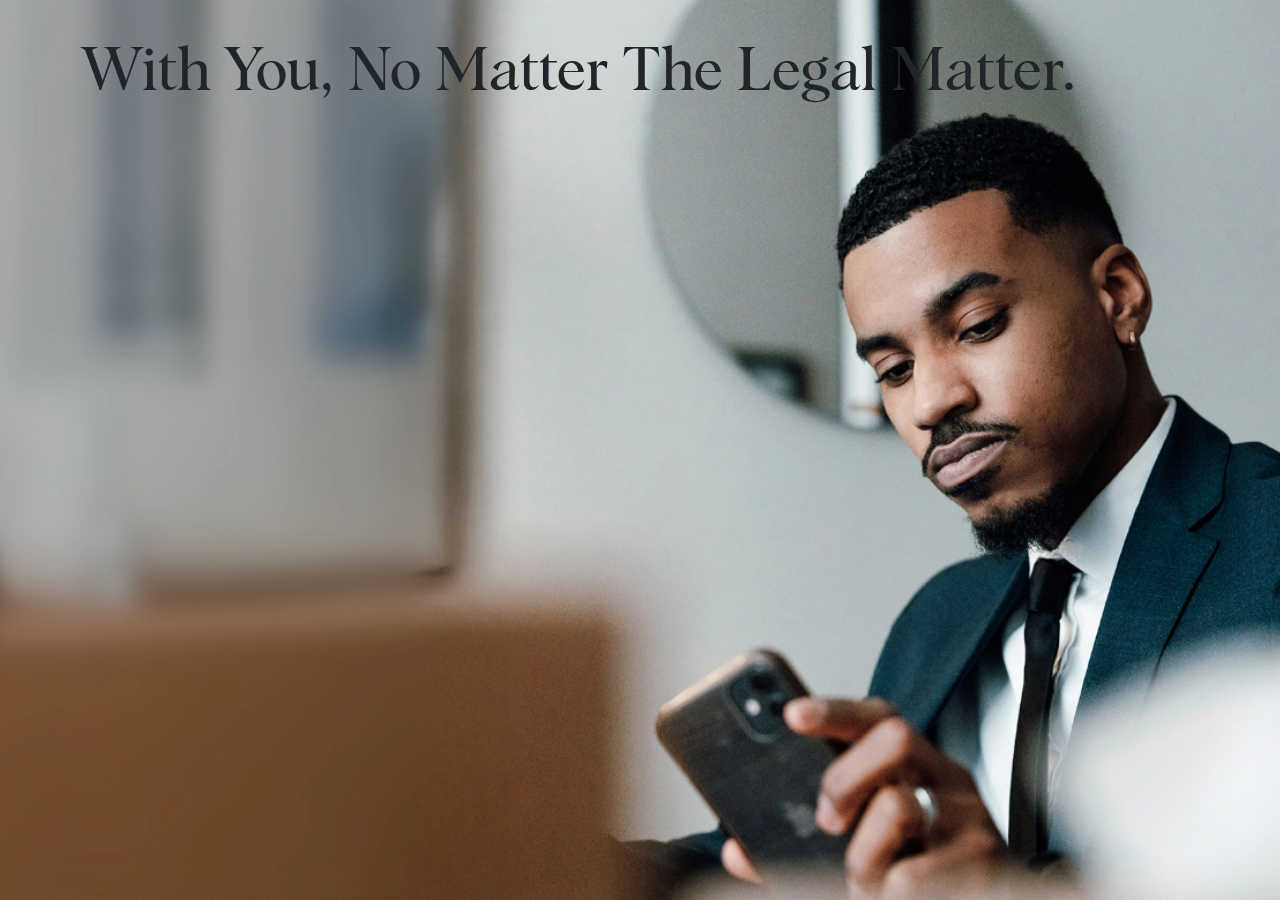
==== commit fb7676a0: "changes in variable" ====
--- a/public/index.html
+++ b/public/index.html
@@ -19,9 +19,10 @@
     <section class="hero-section position-absolute h-vh w-100">
       <img src="assets/images/hero-section.png" class="w-100 h-100 object-cover" alt="">
       <div class="position-absolute top-center hero-content">
-
         <div class="container">
-  
+          <div class="albra-reg font60 leading67">
+            With You, No Matter The Legal Matter.
+          </div>
         </div>
       </div>
     </section>
--- a/public/assets/css/main.css
+++ b/public/assets/css/main.css
@@ -17676,51 +17676,51 @@
   font-size: 60px;
 }
 
-.res-leading20 {
+.leading20 {
   line-height: 20px;
 }
 
-.res-leading24 {
+.leading24 {
   line-height: 24px;
 }
 
-.res-leading26 {
+.leading26 {
   line-height: 26px;
 }
 
-.res-leading28 {
+.leading28 {
   line-height: 28px;
 }
 
-.res-leading30 {
+.leading30 {
   line-height: 30px;
 }
 
-.res-leading35 {
+.leading35 {
   line-height: 35px;
 }
 
-.res-leading42 {
+.leading42 {
   line-height: 42px;
 }
 
-.res-leading46 {
+.leading46 {
   line-height: 46px;
 }
 
-.res-leading50 {
+.leading50 {
   line-height: 50px;
 }
 
-.res-leading52 {
+.leading52 {
   line-height: 52px;
 }
 
-.res-leading55 {
+.leading55 {
   line-height: 55px;
 }
 
-.res-leading67 {
+.leading67 {
   line-height: 67px;
 }
 
@@ -17728,43 +17728,43 @@
   letter-spacing: -0.6px;
 }
 
-.res-space-0_12 {
+.space-0_12 {
   letter-spacing: -0.12px;
 }
 
-.res-space-0_14 {
+.space-0_14 {
   letter-spacing: -0.14px;
 }
 
-.res-space-0_16 {
+.space-0_16 {
   letter-spacing: -0.16px;
 }
 
-.res-space0_22 {
+.space0_22 {
   letter-spacing: 0.22px;
 }
 
-.res-space-0_22 {
+.space-0_22 {
   letter-spacing: -0.22px;
 }
 
-.res-space-0_28 {
+.space-0_28 {
   letter-spacing: -0.28px;
 }
 
-.res-space-0_35 {
+.space-0_35 {
   letter-spacing: -0.35px;
 }
 
-.res-space-0_38 {
+.space-0_38 {
   letter-spacing: -0.38px;
 }
 
-.res-space-0_45 {
+.space-0_45 {
   letter-spacing: -0.45px;
 }
 
-.res-space-0_55 {
+.space-0_55 {
   letter-spacing: -0.55px;
 }
 
@@ -17845,7 +17845,7 @@
   .res-font60 {
     font-size: 60px;
   }
-  res- .leading20 {
+  .res-leading20 {
     line-height: 20px;
   }
   .res-leading24 {
@@ -17881,37 +17881,37 @@
   .res-leading67 {
     line-height: 67px;
   }
-  .space-0_6 {
+  .res-space-0_6 {
     letter-spacing: -0.6px;
   }
-  .space-0_12 {
+  .res-space-0_12 {
     letter-spacing: -0.12px;
   }
-  .space-0_14 {
+  .res-space-0_14 {
     letter-spacing: -0.14px;
   }
-  .space-0_16 {
+  .res-space-0_16 {
     letter-spacing: -0.16px;
   }
-  .space0_22 {
+  .res-space0_22 {
     letter-spacing: 0.22px;
   }
-  .space-0_22 {
+  .res-space-0_22 {
     letter-spacing: -0.22px;
   }
-  .space-0_28 {
+  .res-space-0_28 {
     letter-spacing: -0.28px;
   }
-  .space-0_35 {
+  .res-space-0_35 {
     letter-spacing: -0.35px;
   }
-  .space-0_38 {
+  .res-space-0_38 {
     letter-spacing: -0.38px;
   }
-  .space-0_45 {
+  .res-space-0_45 {
     letter-spacing: -0.45px;
   }
-  .space-0_55 {
+  .res-space-0_55 {
     letter-spacing: -0.55px;
   }
 }
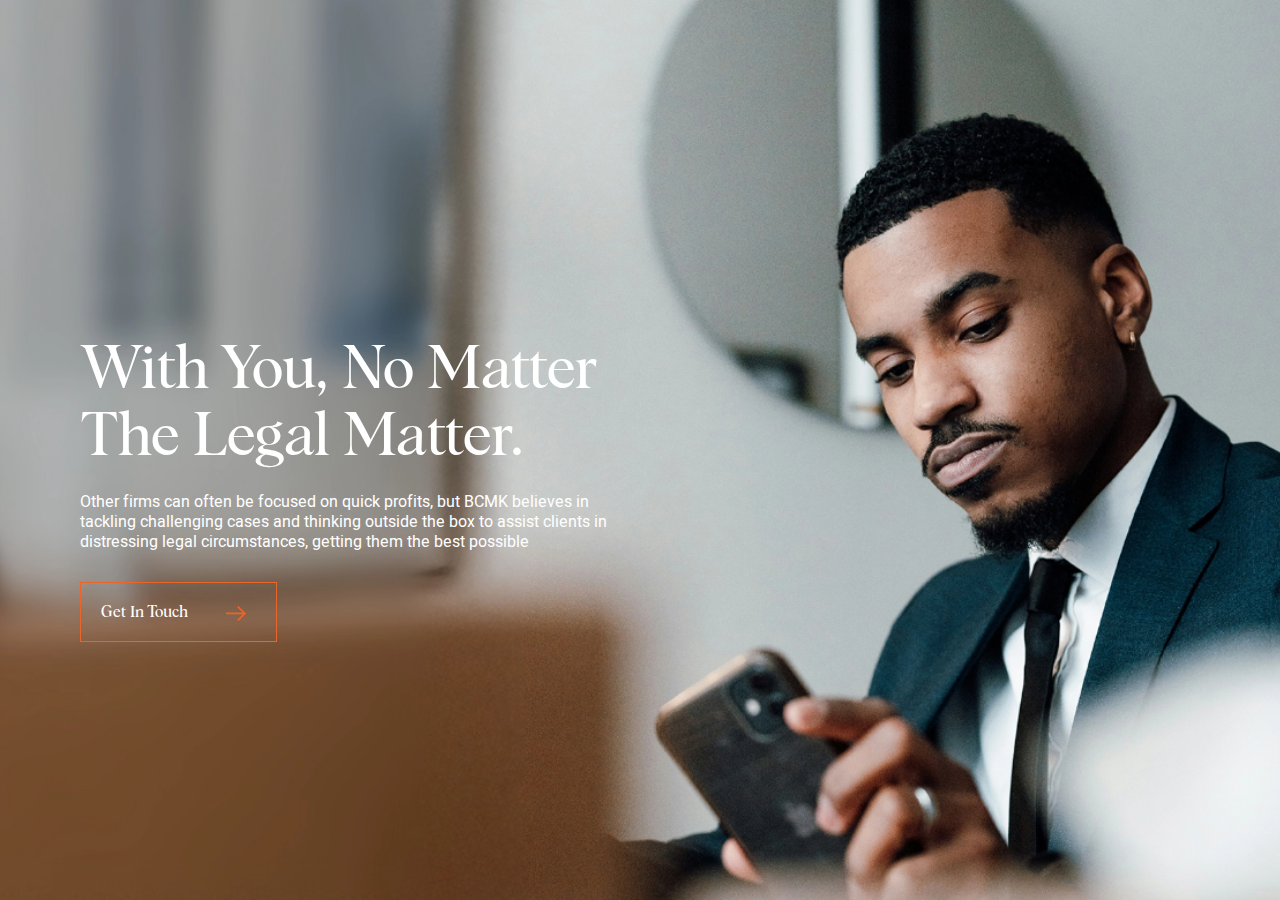
==== commit eb1b21c0: "hero section" ====
--- a/public/index.html
+++ b/public/index.html
@@ -18,10 +18,23 @@
   <main>
     <section class="hero-section position-absolute h-vh w-100">
       <img src="assets/images/hero-section.png" class="w-100 h-100 object-cover" alt="">
-      <div class="position-absolute top-center hero-content">
-        <div class="container">
-          <div class="albra-reg font60 leading67">
-            With You, No Matter The Legal Matter.
+      <div class="position-absolute bottom-0 start-0 hero-content">
+        <div class="container h-100">
+          <div class="col-6 d-flex align-items-center h-100">
+            <div>
+              <div class="albra-reg font60 leading67 space-0_6 text-white dmb-20 pe-4">
+                With You, No Matter The Legal Matter.
+              </div>
+              <div class="heebo-reg font16 leading20 text-white dmb-30">Other firms can often be focused on quick profits, but
+                BCMK believes in tackling challenging cases and thinking outside the box to assist clients in
+                distressing
+                legal circumstances, getting them the best possible</div>
+              <a href=""
+                class="btnA color-white-btn albra-reg font16 leading20 text-capitalize d-inline-flex align-items-center text-decoration-none">
+                Get In Touch
+                <span class="ms-5"><img src="assets/images/right-arrow-orange.svg" class="transition" alt=""></span>
+              </a>
+            </div>
           </div>
         </div>
       </div>
--- a/public/assets/css/main.css
+++ b/public/assets/css/main.css
@@ -17924,6 +17924,25 @@
   -webkit-appearance: none !important;
 }
 
+.btnA {
+  height: 60px;
+  border: 1px solid #EB6428;
+  padding-inline: 20px;
+}
+.btnA img {
+  height: 15px;
+  transform: translateX(-10px);
+}
+.btnA:hover img {
+  transform: translateX(0px);
+}
+.btnA.color-white-btn {
+  color: #fff;
+}
+.btnA.color-3C3938-btn {
+  color: #3C3938;
+}
+
 .card-hover .img {
   transform: scale(1);
   transition: 0.3s all ease-in-out;
@@ -17933,7 +17952,7 @@
 }
 
 .hero-section .hero-content {
-  height: calc(100vh - 80px);
+  height: calc(100% - 80px);
 }
 
 /*# sourceMappingURL=main.css.map */
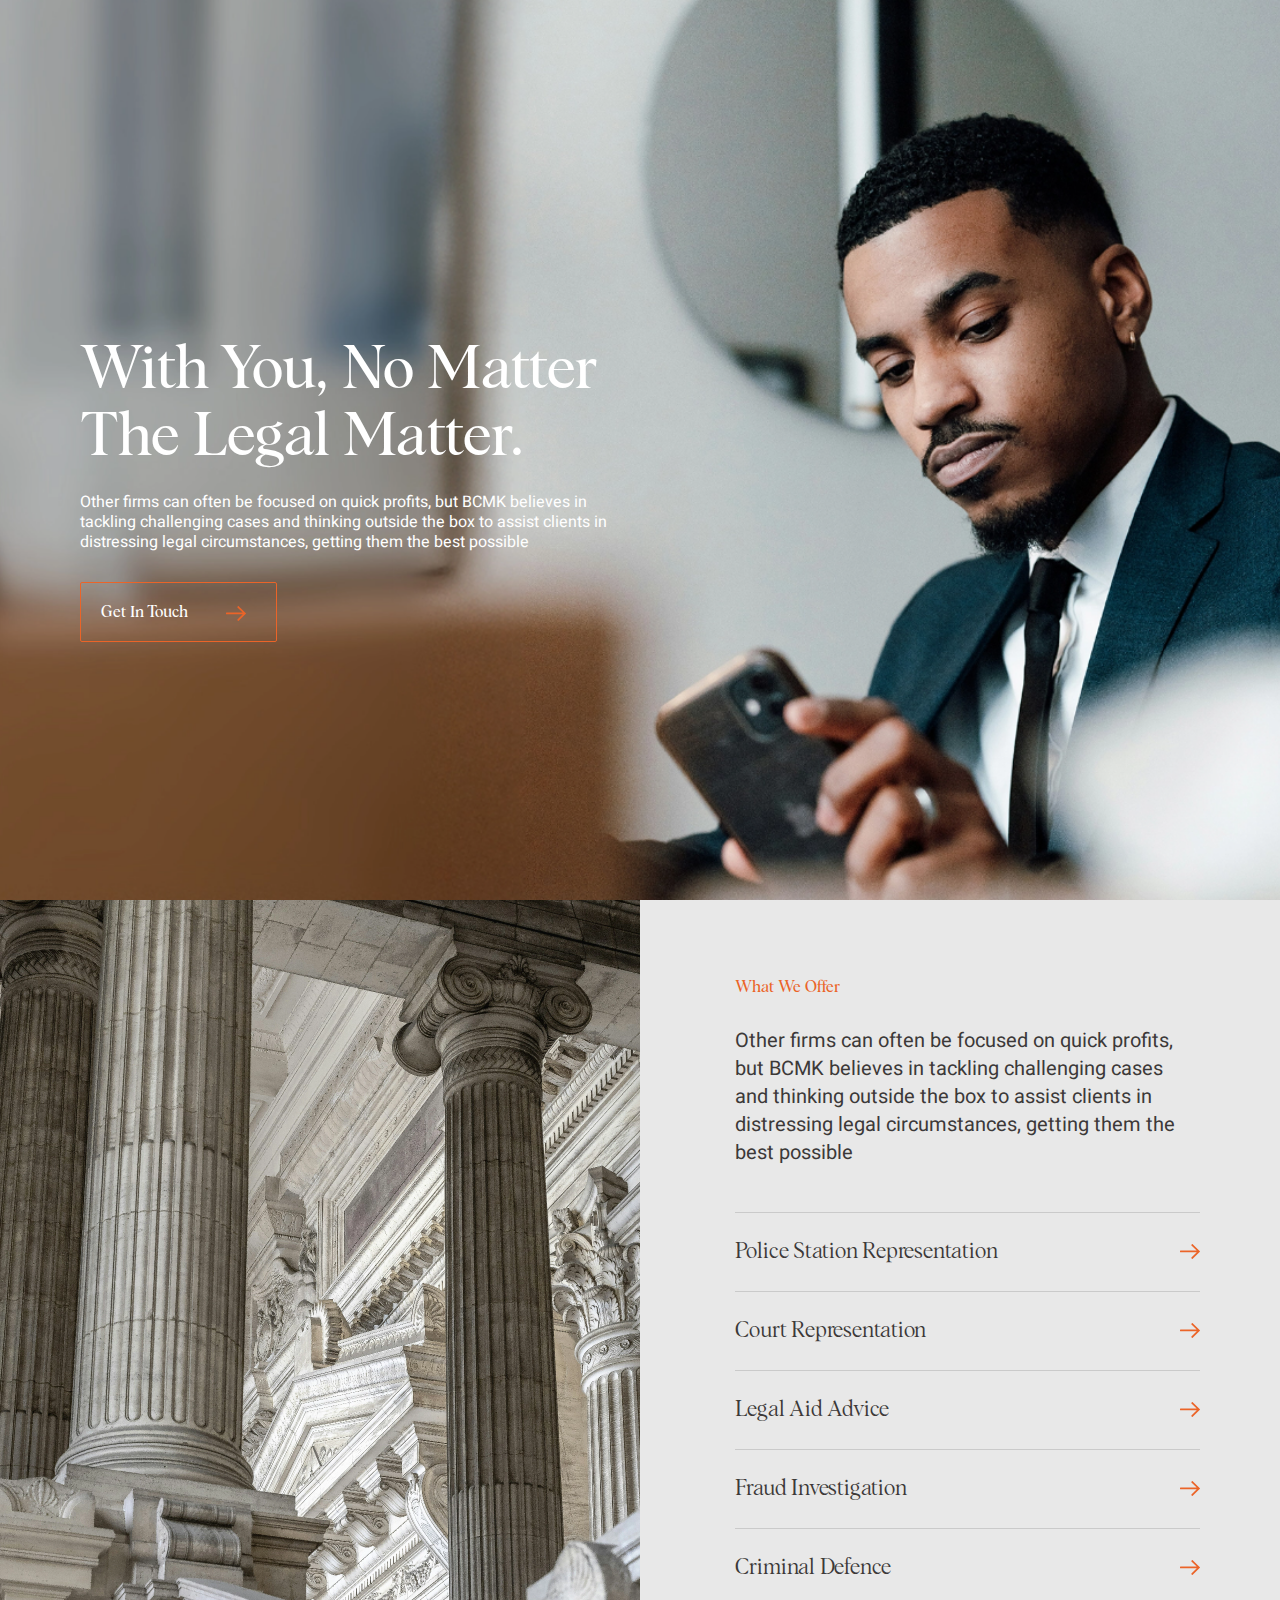
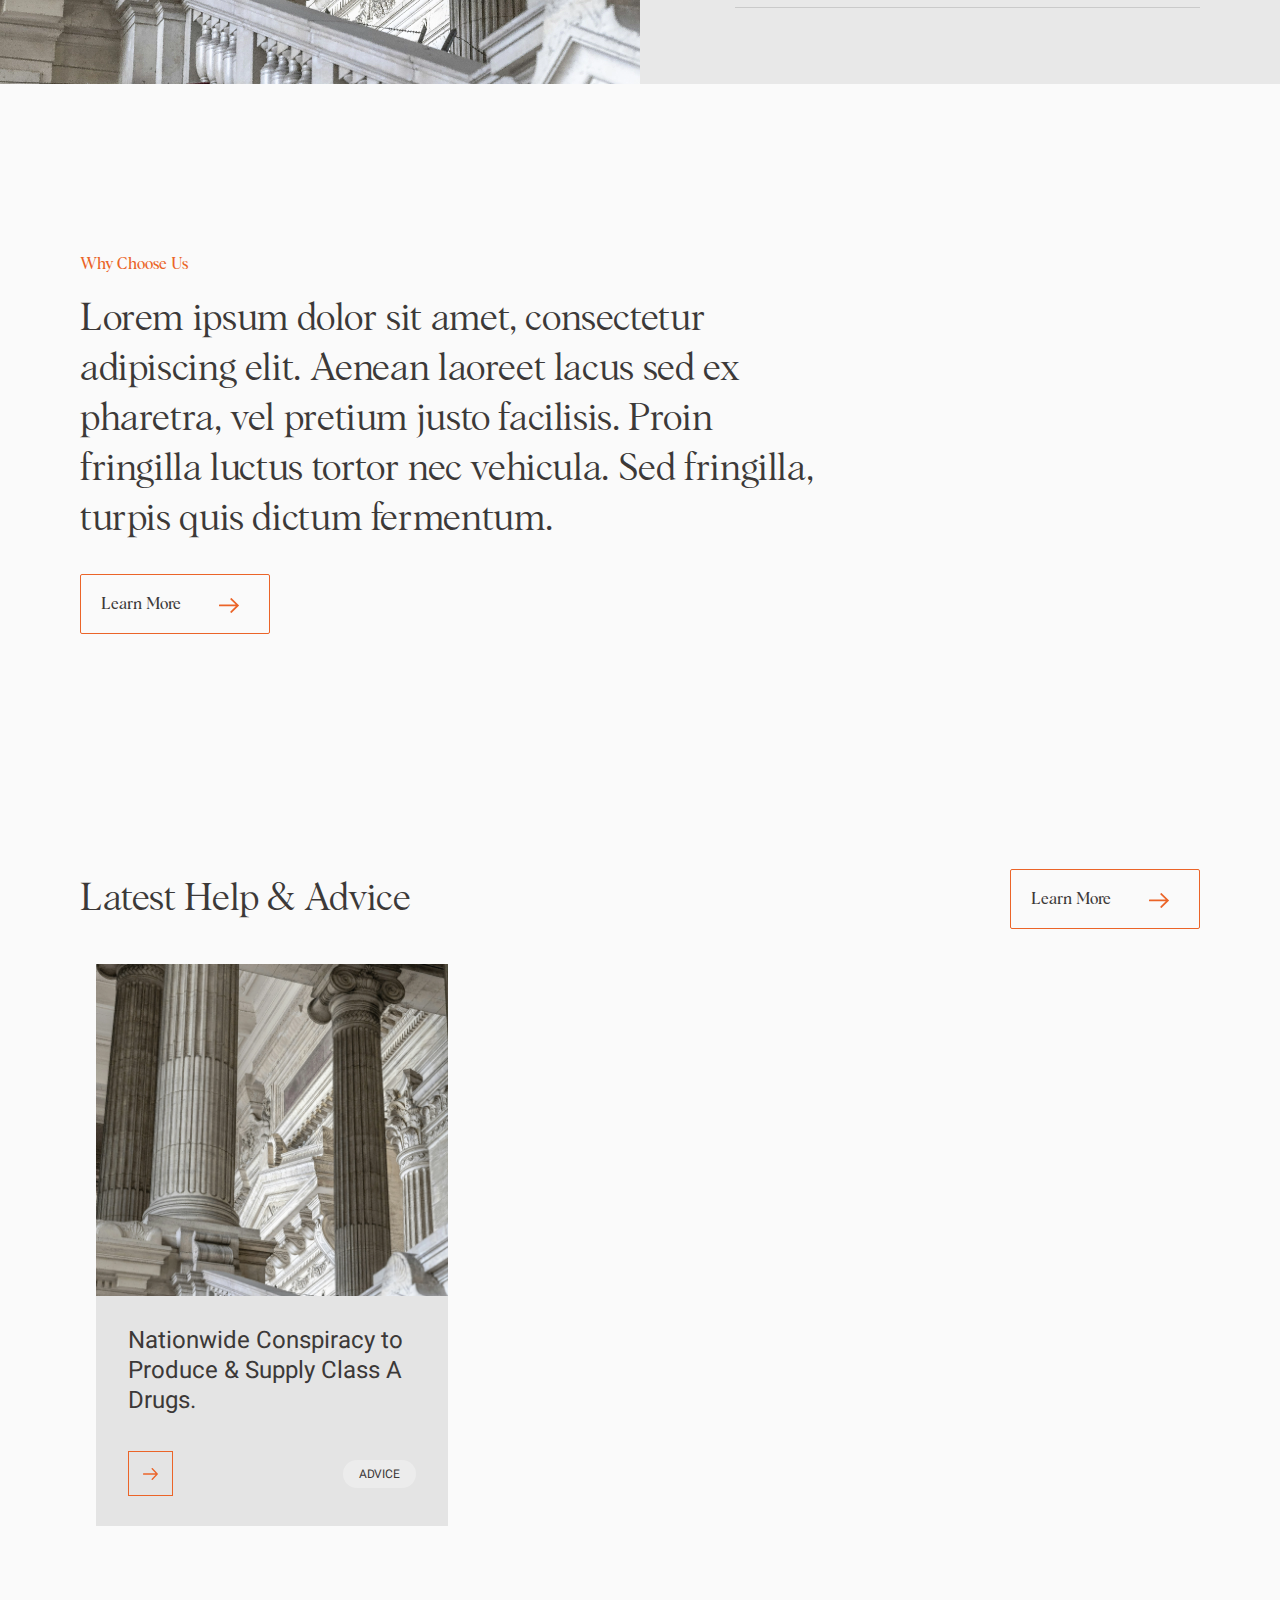
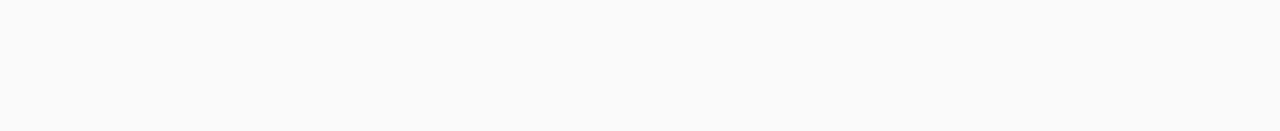
==== commit e0a69aef: "home page" ====
--- a/public/index.html
+++ b/public/index.html
@@ -16,7 +16,8 @@
 <body>
 
   <main>
-    <section class="hero-section position-absolute h-vh w-100">
+    <!-- hero-section -->
+    <section class="hero-section position-relative h-vh w-100">
       <img src="assets/images/hero-section.png" class="w-100 h-100 object-cover" alt="">
       <div class="position-absolute bottom-0 start-0 hero-content">
         <div class="container h-100">
@@ -25,7 +26,8 @@
               <div class="albra-reg font60 leading67 space-0_6 text-white dmb-20 pe-4">
                 With You, No Matter The Legal Matter.
               </div>
-              <div class="heebo-reg font16 leading20 text-white dmb-30">Other firms can often be focused on quick profits, but
+              <div class="heebo-reg font16 leading20 text-white dmb-30">Other firms can often be focused on quick
+                profits, but
                 BCMK believes in tackling challenging cases and thinking outside the box to assist clients in
                 distressing
                 legal circumstances, getting them the best possible</div>
@@ -39,6 +41,108 @@
         </div>
       </div>
     </section>
+
+    <!-- Left-right-section -->
+    <section class="Left-right-section bg-E8E8E8 position-relative">
+      <div class="col-6 position-absolute start-0 top-0">
+        <div class="Left-right-img">
+          <img id="offer-img" src="" class="w-100 h-100 object-cover" alt="">
+        </div>
+      </div>
+      <div class="container h-100">
+        <div class="row justify-content-end align-items-center h-100">
+          <div class="col-6">
+            <div class="col-11 ps-5 ms-auto">
+              <div class="albra-reg font16 leading20 text-capitalize text-EB6428 dmb-30">What We Offer</div>
+              <div class="heebo-reg font20 leading28 text-3C3938 dmb-45 pe-2">
+                Other firms can often be focused on quick profits, but BCMK believes in tackling challenging cases and
+                thinking outside the box to assist clients in distressing legal circumstances, getting them the best
+                possible
+              </div>
+              <div class="what-we-offer-group">
+                <div
+                  class="albra-light font22 leading28 space-0_22 text-3C3938 d-flex justify-content-between align-items-center what-we-offer-option dpt-25 dpb-25"
+                  data-img="assets/images/left-right.png">
+                  Police Station Representation <img src="assets/images/right-arrow-orange.svg" alt="">
+                </div>
+                <div
+                  class="albra-light font22 leading28 space-0_22 text-3C3938 d-flex justify-content-between align-items-center what-we-offer-option dpt-25 dpb-25"
+                  data-img="assets/images/hero-section.png">
+                  Court Representation <img src="assets/images/right-arrow-orange.svg" alt="">
+                </div>
+                <div
+                  class="albra-light font22 leading28 space-0_22 text-3C3938 d-flex justify-content-between align-items-center what-we-offer-option dpt-25 dpb-25"
+                  data-img="assets/images/img3.png">
+                  Legal Aid Advice <img src="assets/images/right-arrow-orange.svg" alt="">
+                </div>
+                <div
+                  class="albra-light font22 leading28 space-0_22 text-3C3938 d-flex justify-content-between align-items-center what-we-offer-option dpt-25 dpb-25"
+                  data-img="assets/images/left-right.png">
+                  Fraud Investigation <img src="assets/images/right-arrow-orange.svg" alt="">
+                </div>
+                <div
+                  class="albra-light font22 leading28 space-0_22 text-3C3938 d-flex justify-content-between align-items-center what-we-offer-option dpt-25 dpb-25"
+                  data-img="assets/images/hero-section.png">
+                  Criminal Defence <img src="assets/images/right-arrow-orange.svg" alt="">
+                </div>
+              </div>
+            </div>
+          </div>
+        </div>
+      </div>
+    </section>
+
+    <!-- left-content-section -->
+    <section class="left-content-section bg-FAFAFA dpt-170 dpb-235">
+      <div class="container">
+        <div class="col-8">
+          <div class="albra-reg font16 leading20 text-capitalize text-EB6428 dmb-20">Why Choose Us</div>
+          <div class="albra-light font38 leading50 space-0_38 text-3C3938 dmb-30">Lorem ipsum dolor sit amet,
+            consectetur adipiscing elit. Aenean laoreet lacus sed ex pharetra, vel pretium justo facilisis. Proin
+            fringilla luctus tortor nec vehicula. Sed fringilla, turpis quis dictum fermentum.</div>
+          <a href=""
+            class="btnA color-3C3938-btn albra-reg font16 leading20 text-capitalize d-inline-flex align-items-center text-decoration-none">
+            Learn More
+            <span class="ms-5"><img src="assets/images/right-arrow-orange.svg" class="transition" alt=""></span>
+          </a>
+        </div>
+      </div>
+    </section>
+
+    <!-- latest-cards-section -->
+    <section class="latest-cards-section bg-FAFAFA dpb-205">
+      <div class="container">
+        <div class="d-flex align-items-center justify-content-between">
+          <div class="albra-light font38 leading46 space-0_38 text-3C3938">Latest Help & Advice</div>
+          <a href=""
+            class="btnA color-3C3938-btn albra-reg font16 leading20 text-capitalize d-inline-flex align-items-center text-decoration-none">
+            Learn More
+            <span class="ms-5"><img src="assets/images/right-arrow-orange.svg" class="transition" alt=""></span>
+          </a>
+        </div>
+        <div class="row row8">
+          <div class="col-4">
+            <a href="" class="latest-cards d-inline-block text-decoration-none w-100 dmt-35">
+              <div class="latest-card-img card-hover overflow-hidden">
+                <img src="assets/images/left-right.png" class="w-100 h-100 object-cover img" alt="">
+              </div>
+              <div class="latest-card-content px-4 dpt-30 dpb-30">
+                <div class="px-2">
+                  <div class="heebo-reg font24 leading30 text-3C3938 dmb-35">Nationwide Conspiracy to Produce & Supply Class A
+                    Drugs.</div>
+                    <div class="d-flex justify-content-between align-items-center">
+                      <div class="card-arrow d-flex align-items-center justify-content-center">
+                        <img src="assets/images/right-arrow-orange.svg" class="transition" alt="">
+                      </div>
+                      <div class="heebo-reg font12 leading28 space-0_12 text-3C3938 category d-inline-block px-3 rounded-pill">ADVICE</div>
+                    </div>
+                </div>
+              </div>
+            </a>
+          </div>
+        </div>
+      </div>
+    </section>
   </main>
 
   <script src="https://code.jquery.com/jquery-3.6.0.min.js"
--- a/public/assets/css/main.css
+++ b/public/assets/css/main.css
@@ -14422,17 +14422,17 @@
 
 @font-face {
   font-family: "Albra Light";
-  src: url("../../../public/assets/fonts/Albra Light.otf") format("opentype");
+  src: url("../../../public/assets/fonts/albra-Light.otf") format("opentype");
   font-weight: 400;
 }
 @font-face {
   font-family: "Albra Regular";
-  src: url("../../../public/assets/fonts/Albra Regular.otf") format("opentype");
+  src: url("../../../public/assets/fonts/albra-Regular.otf") format("opentype");
   font-weight: 400;
 }
 @font-face {
-  font-family: "heebo.regular";
-  src: url("../../../public/assets/fonts/heebo.regular.ttf") format("truetype");
+  font-family: "Heebo-regular";
+  src: url("../../../public/assets/fonts/Heebo-regular.ttf") format("truetype");
   font-weight: 400;
 }
 .albra-light {
@@ -14444,7 +14444,7 @@
 }
 
 .heebo-reg {
-  font-family: "heebo.regular";
+  font-family: "Heebo-regular";
 }
 
 /*******************************************************************************
@@ -17522,6 +17522,24 @@
     -webkit-line-clamp: initial !important;
   }
 }
+.row {
+  margin-left: 0 !important;
+  margin-right: 0 !important;
+}
+.row > * {
+  padding-left: 0 !important;
+  padding-right: 0 !important;
+}
+
+.row8 {
+  margin-left: 8px !important;
+  margin-right: 8px !important;
+}
+.row8 > * {
+  padding-left: 8px !important;
+  padding-right: 8px !important;
+}
+
 /*******************************************************************************
 ******************************* COLOUR VARIABLES *******************************
 *******************************************************************************/
@@ -17928,6 +17946,7 @@
   height: 60px;
   border: 1px solid #EB6428;
   padding-inline: 20px;
+  border-radius: 2px;
 }
 .btnA img {
   height: 15px;
@@ -17951,6 +17970,48 @@
   transform: scale(1.1);
 }
 
+.latest-cards {
+  background-color: rgba(107, 107, 107, 0.15);
+}
+.latest-cards .latest-card-img {
+  height: 332px;
+}
+.latest-cards .card-arrow {
+  height: 45px;
+  width: 45px;
+  border: 1px solid #EB6428;
+}
+.latest-cards .card-arrow img {
+  height: 12px;
+}
+.latest-cards .category {
+  background-color: rgba(255, 255, 255, 0.3);
+}
+.latest-cards:hover .card-arrow img {
+  transform: translateX(5px);
+}
+
+.Left-right-section {
+  height: 784px;
+}
+.Left-right-section .Left-right-img {
+  height: 784px;
+}
+.Left-right-section .what-we-offer-group .what-we-offer-option {
+  cursor: pointer;
+  border-top: 1px solid rgba(112, 112, 112, 0.25);
+}
+.Left-right-section .what-we-offer-group .what-we-offer-option:last-child {
+  border-bottom: 1px solid rgba(112, 112, 112, 0.25);
+}
+.Left-right-section .what-we-offer-group .what-we-offer-option img {
+  height: 15px;
+}
+
+.why-us-section .why-us-img {
+  height: 437px;
+}
+
 .hero-section .hero-content {
   height: calc(100% - 80px);
 }
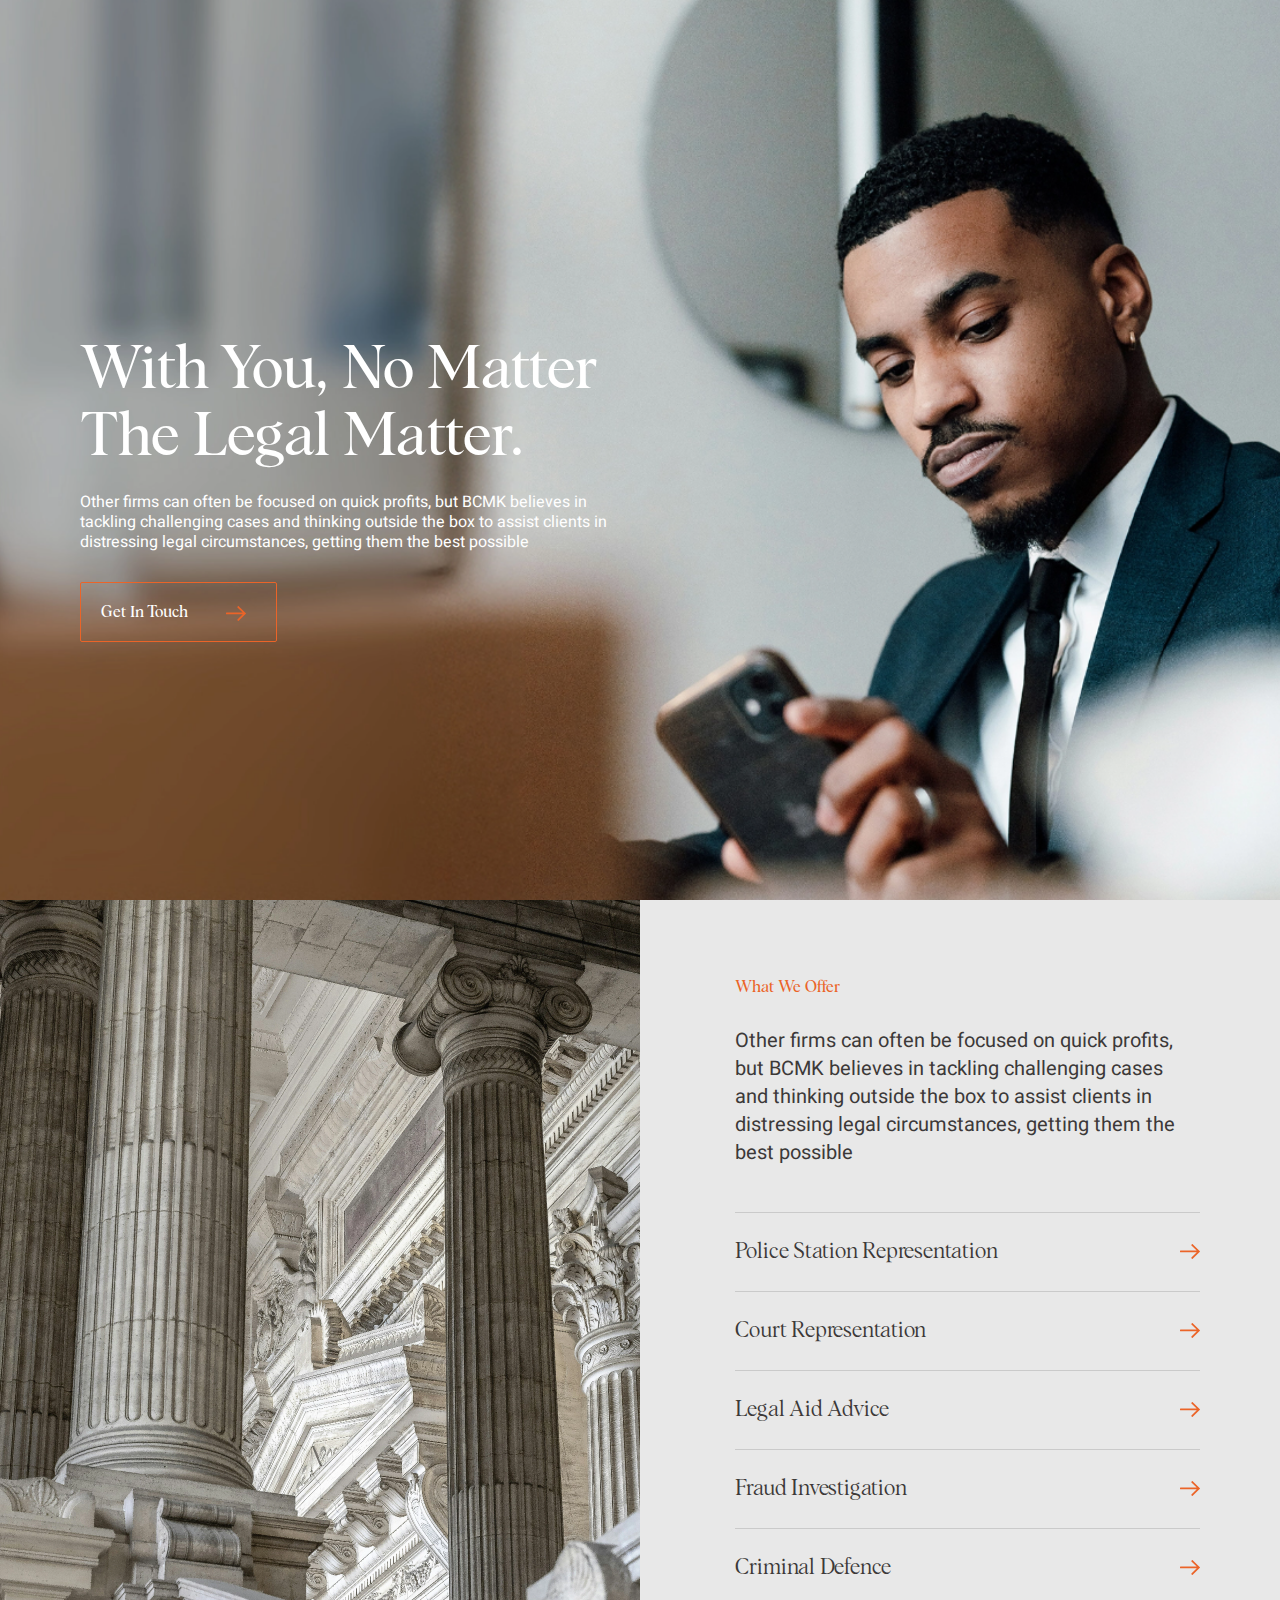
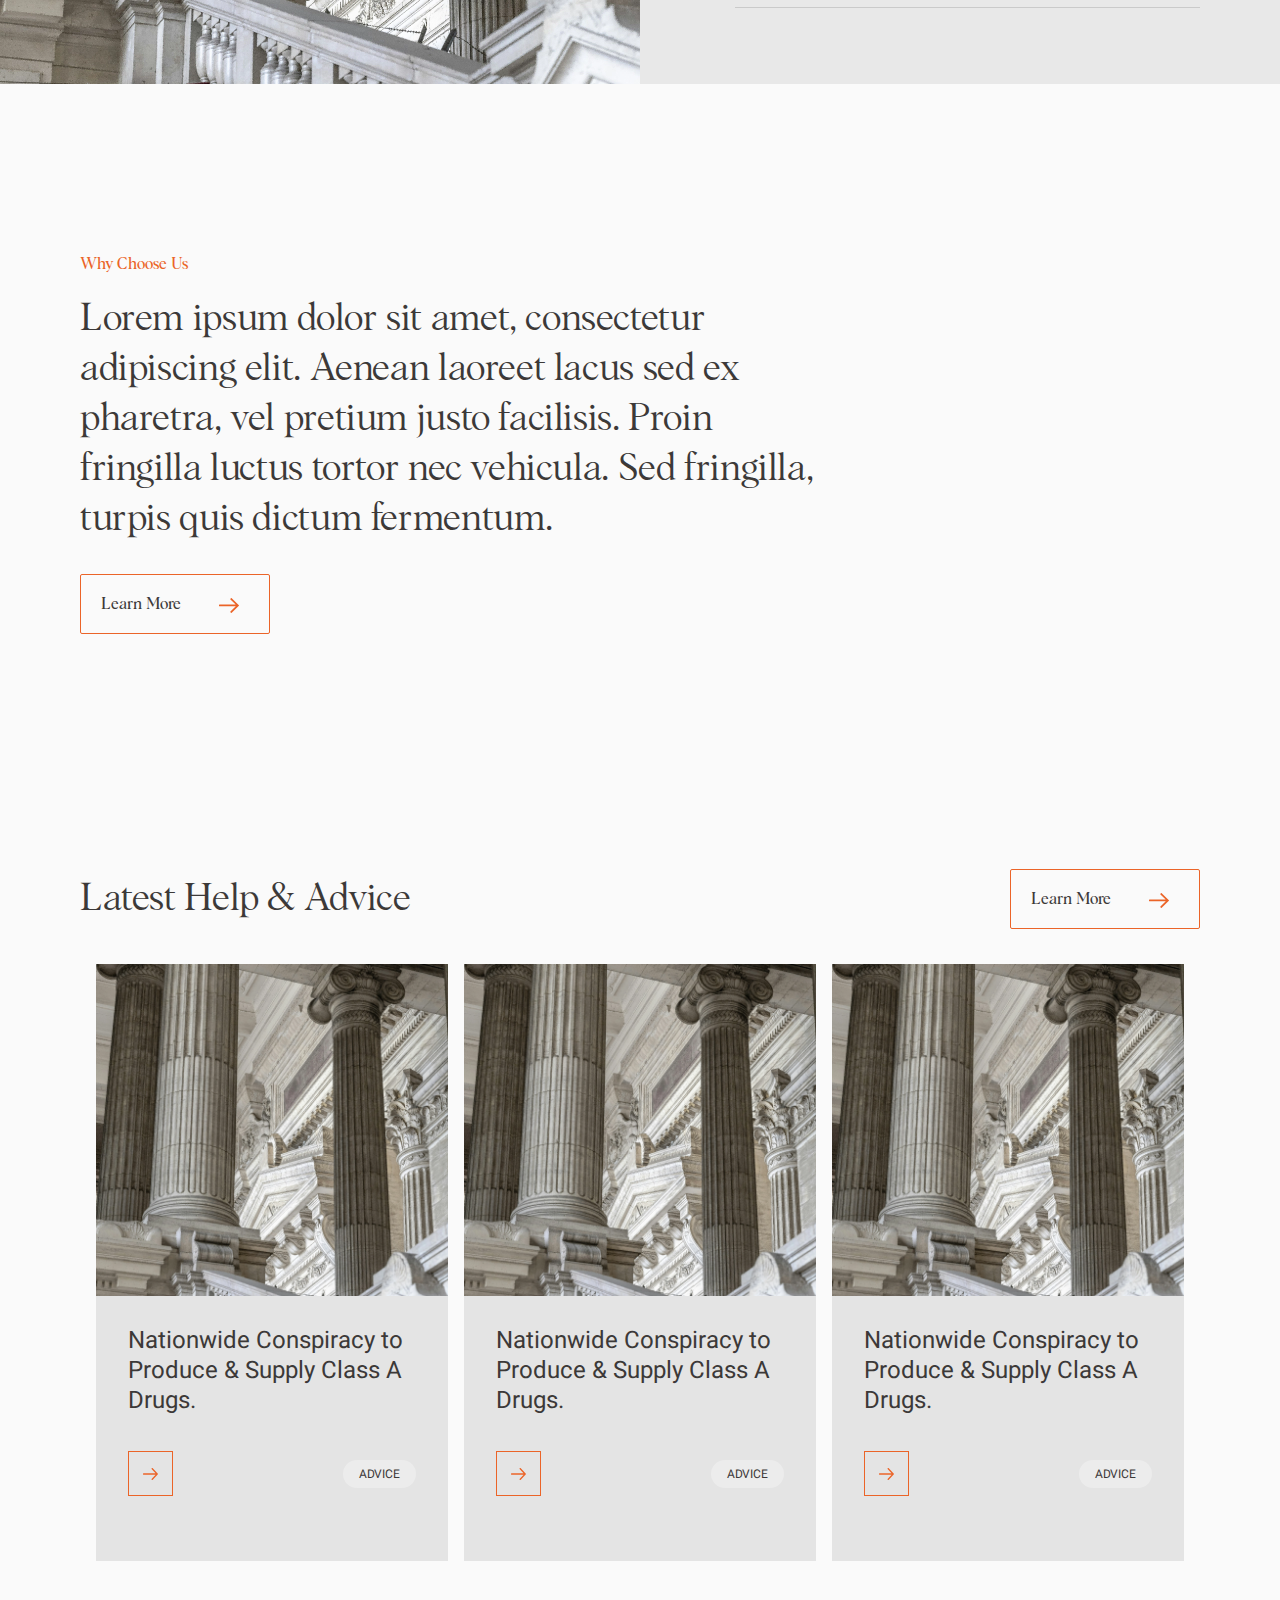
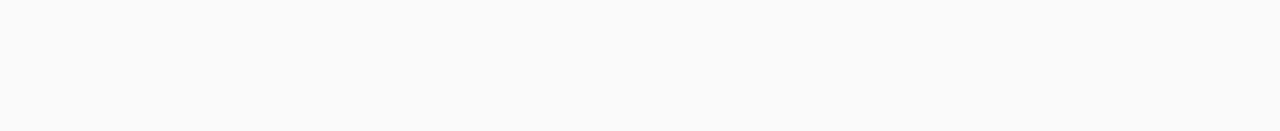
==== commit 684cfac4: "what we offer" ====
--- a/public/index.html
+++ b/public/index.html
@@ -122,20 +122,67 @@
         </div>
         <div class="row row8">
           <div class="col-4">
-            <a href="" class="latest-cards d-inline-block text-decoration-none w-100 dmt-35">
+            <a href="" class="latest-cards d-inline-block text-decoration-none w-100 dmt-35 h-100">
               <div class="latest-card-img card-hover overflow-hidden">
                 <img src="assets/images/left-right.png" class="w-100 h-100 object-cover img" alt="">
               </div>
               <div class="latest-card-content px-4 dpt-30 dpb-30">
                 <div class="px-2">
-                  <div class="heebo-reg font24 leading30 text-3C3938 dmb-35">Nationwide Conspiracy to Produce & Supply Class A
+                  <div class="heebo-reg font24 leading30 text-3C3938 dmb-35">Nationwide Conspiracy to Produce & Supply
+                    Class A
                     Drugs.</div>
-                    <div class="d-flex justify-content-between align-items-center">
-                      <div class="card-arrow d-flex align-items-center justify-content-center">
-                        <img src="assets/images/right-arrow-orange.svg" class="transition" alt="">
-                      </div>
-                      <div class="heebo-reg font12 leading28 space-0_12 text-3C3938 category d-inline-block px-3 rounded-pill">ADVICE</div>
+                  <div class="d-flex justify-content-between align-items-center">
+                    <div class="card-arrow d-flex align-items-center justify-content-center">
+                      <img src="assets/images/right-arrow-orange.svg" class="transition" alt="">
                     </div>
+                    <div
+                      class="heebo-reg font12 leading28 space-0_12 text-3C3938 category d-inline-block px-3 rounded-pill">
+                      ADVICE</div>
+                  </div>
+                </div>
+              </div>
+            </a>
+          </div>
+          <div class="col-4">
+            <a href="" class="latest-cards d-inline-block text-decoration-none w-100 dmt-35 h-100">
+              <div class="latest-card-img card-hover overflow-hidden">
+                <img src="assets/images/left-right.png" class="w-100 h-100 object-cover img" alt="">
+              </div>
+              <div class="latest-card-content px-4 dpt-30 dpb-30">
+                <div class="px-2">
+                  <div class="heebo-reg font24 leading30 text-3C3938 dmb-35">Nationwide Conspiracy to Produce & Supply
+                    Class A
+                    Drugs.</div>
+                  <div class="d-flex justify-content-between align-items-center">
+                    <div class="card-arrow d-flex align-items-center justify-content-center">
+                      <img src="assets/images/right-arrow-orange.svg" class="transition" alt="">
+                    </div>
+                    <div
+                      class="heebo-reg font12 leading28 space-0_12 text-3C3938 category d-inline-block px-3 rounded-pill">
+                      ADVICE</div>
+                  </div>
+                </div>
+              </div>
+            </a>
+          </div>
+          <div class="col-4">
+            <a href="" class="latest-cards d-inline-block text-decoration-none w-100 dmt-35 h-100">
+              <div class="latest-card-img card-hover overflow-hidden">
+                <img src="assets/images/left-right.png" class="w-100 h-100 object-cover img" alt="">
+              </div>
+              <div class="latest-card-content px-4 dpt-30 dpb-30">
+                <div class="px-2">
+                  <div class="heebo-reg font24 leading30 text-3C3938 dmb-35">Nationwide Conspiracy to Produce & Supply
+                    Class A
+                    Drugs.</div>
+                  <div class="d-flex justify-content-between align-items-center">
+                    <div class="card-arrow d-flex align-items-center justify-content-center">
+                      <img src="assets/images/right-arrow-orange.svg" class="transition" alt="">
+                    </div>
+                    <div
+                      class="heebo-reg font12 leading28 space-0_12 text-3C3938 category d-inline-block px-3 rounded-pill">
+                      ADVICE</div>
+                  </div>
                 </div>
               </div>
             </a>
--- a/public/assets/css/main.css
+++ b/public/assets/css/main.css
@@ -17991,6 +17991,13 @@
   transform: translateX(5px);
 }
 
+.what-we-offer-cards {
+  border-radius: 4px;
+}
+.what-we-offer-cards .what-we-offer-img {
+  height: 54px;
+}
+
 .Left-right-section {
   height: 784px;
 }
@@ -18016,4 +18023,8 @@
   height: calc(100% - 80px);
 }
 
+.sub-hero-section {
+  height: 596px;
+}
+
 /*# sourceMappingURL=main.css.map */
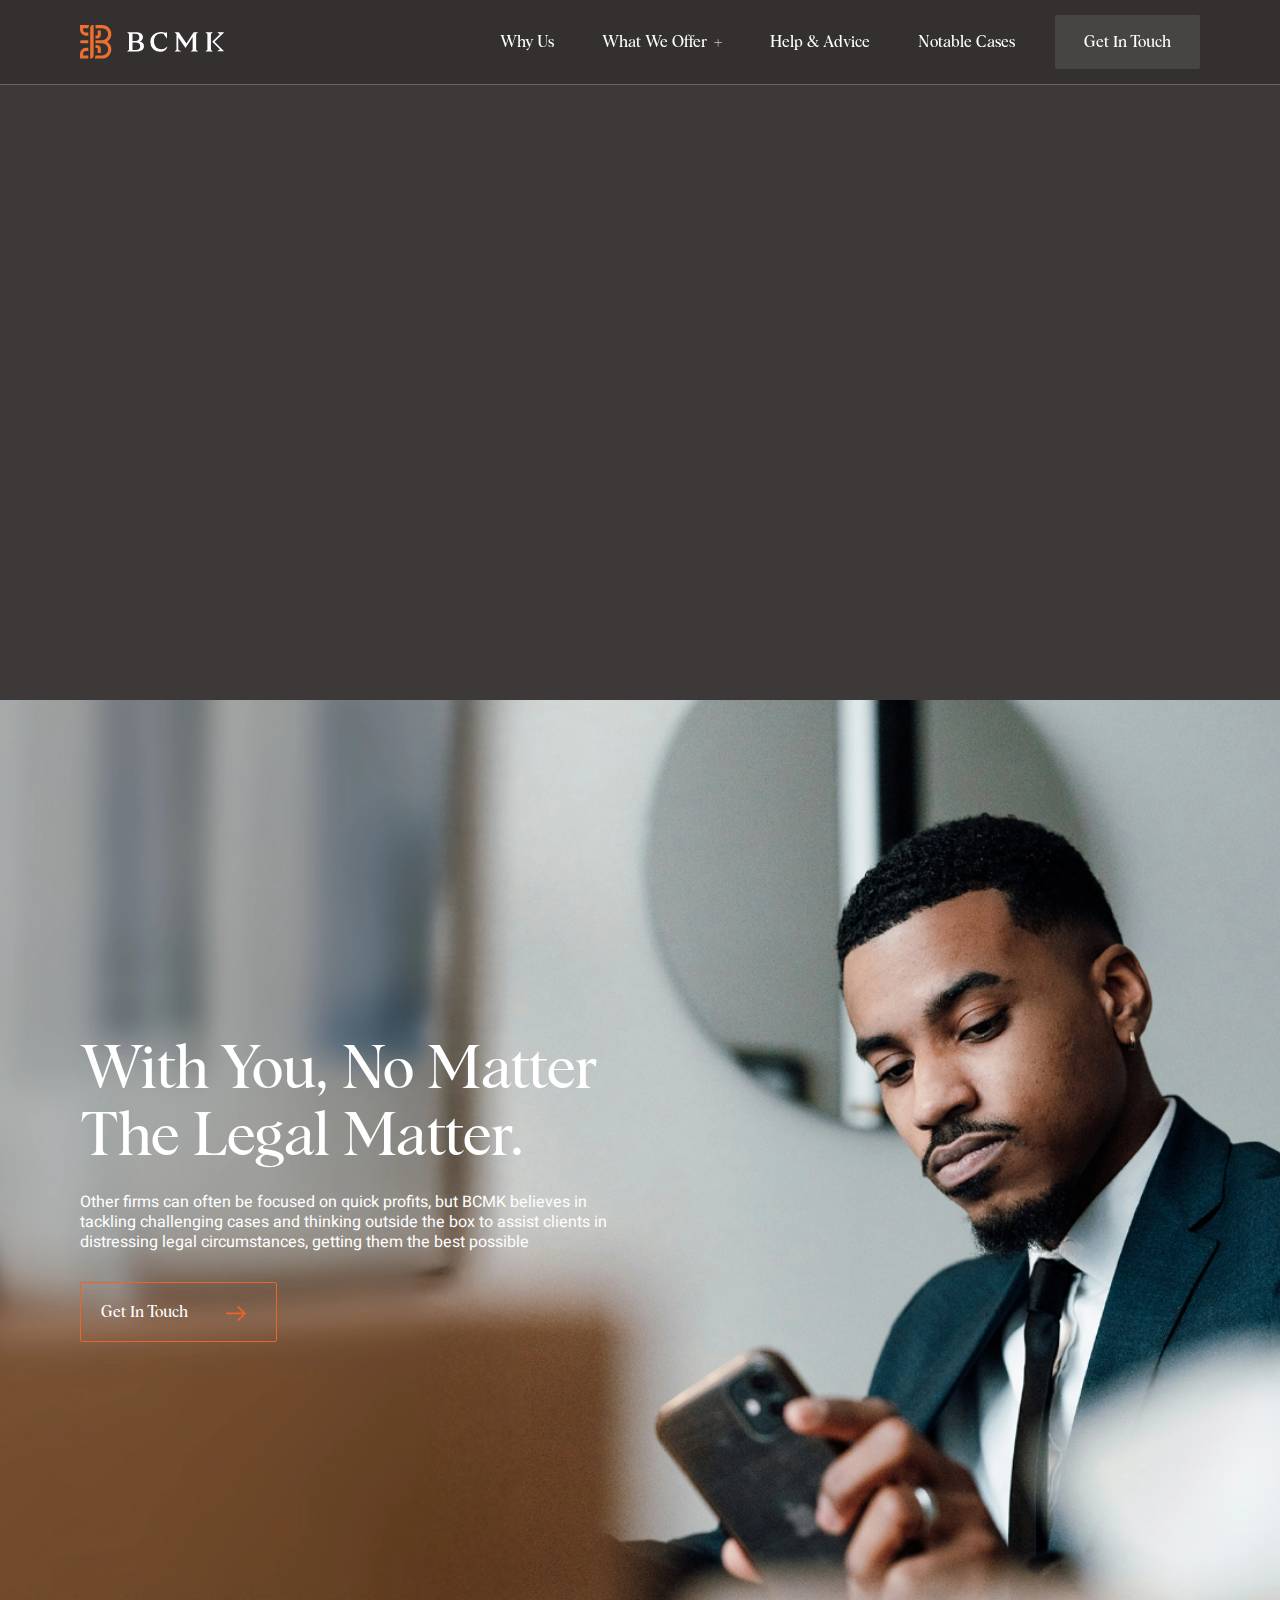
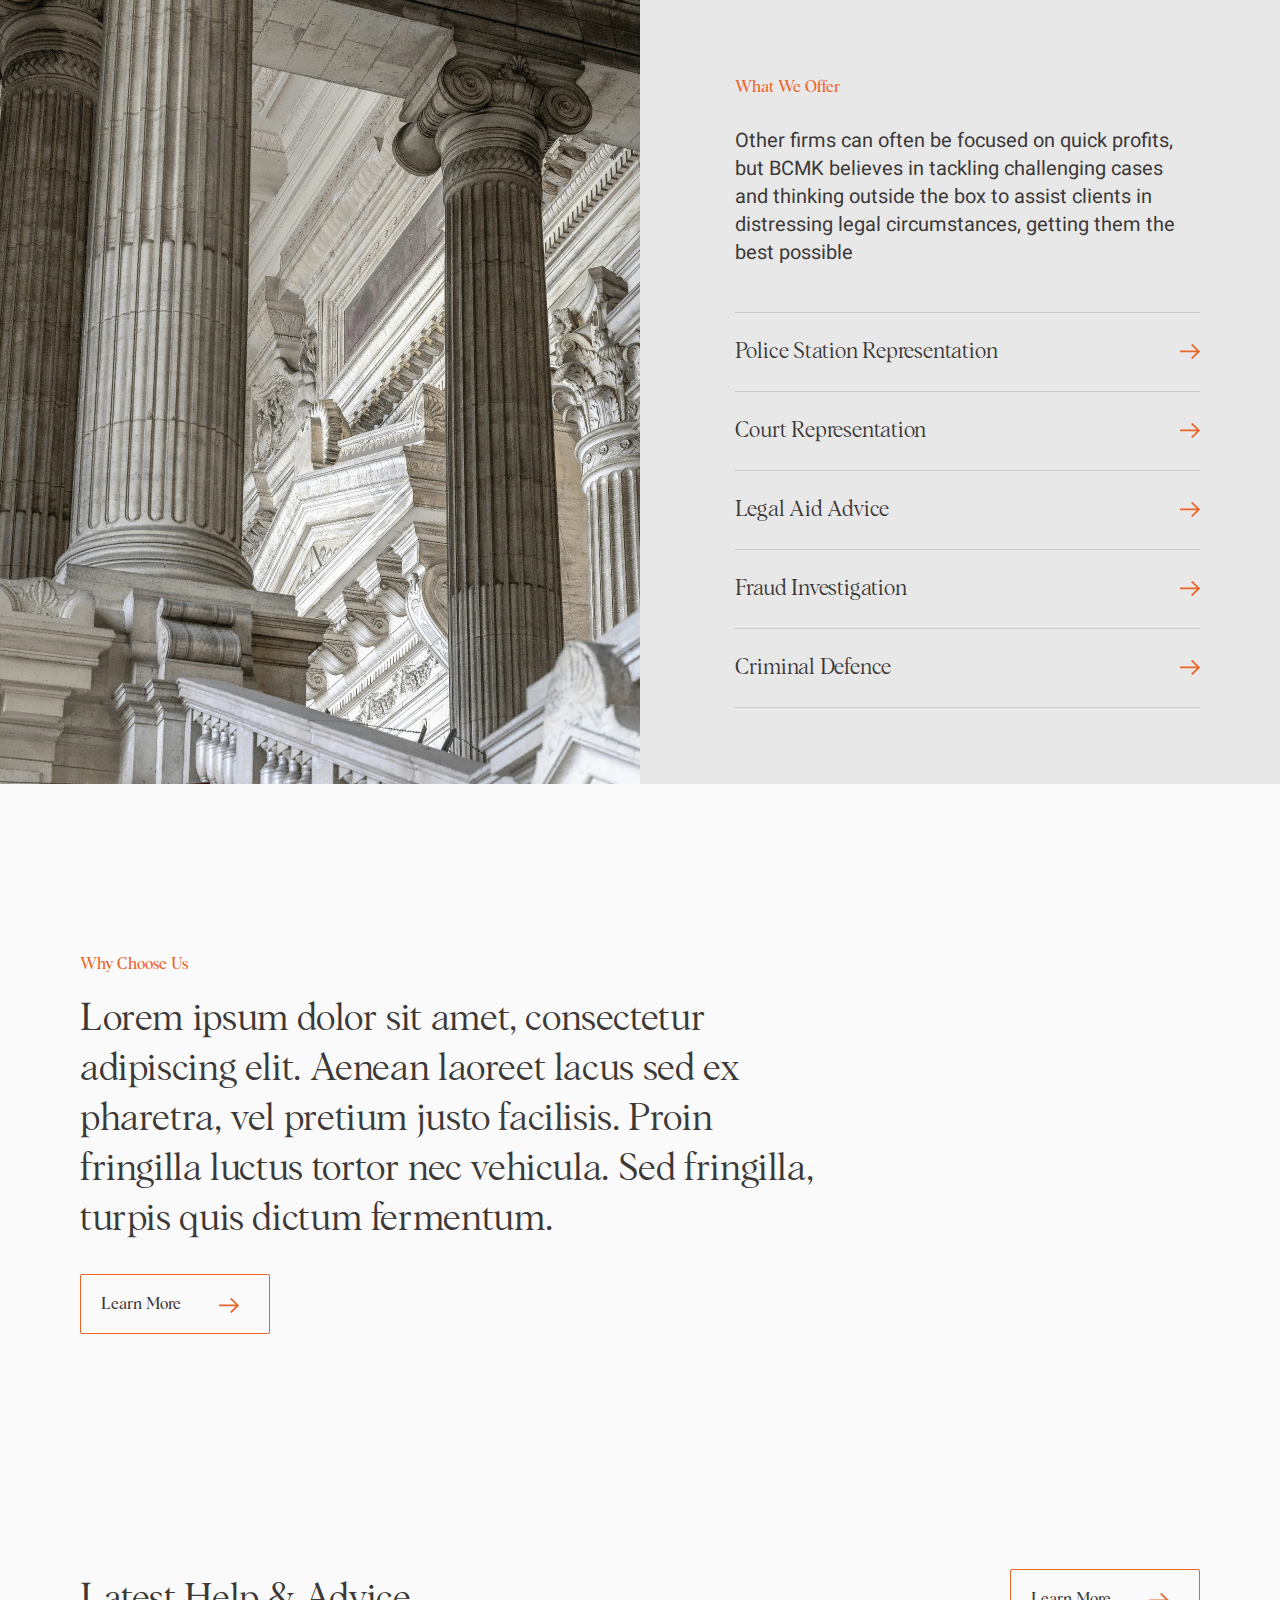
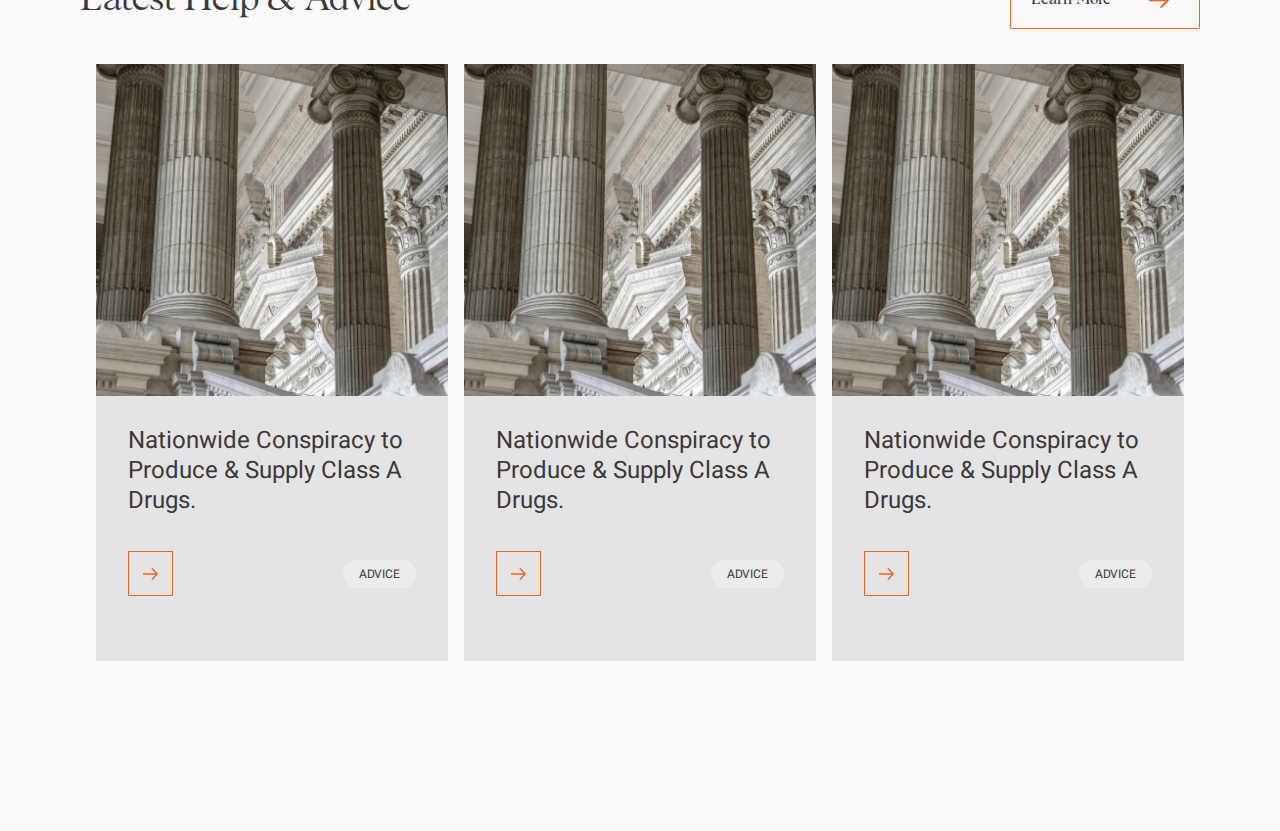
==== commit 58f4e9f3: "header design" ====
--- a/public/index.html
+++ b/public/index.html
@@ -15,11 +15,79 @@
 
 <body>
 
+<!-- 
+default thi background black and white text
+transparent-black-header- background transparent and black text
+transparent-white-header- background transparent and white text 
+white-bg-header- background white and black text
+-->
+  <header class="header-main position-fixed top-0 w-100 z-3">
+    <div class="container">
+      <div class="d-flex align-items-center justify-content-between">
+        <div class="header-logo">
+          <img src="/public/assets/images/logoWhite.svg" alt="" class="h-100 white-logo">
+          <img src="/public/assets/images/logoBlack.svg" alt="" class="h-100 black-logo">
+        </div>
+        <div class="nav-menu d-flex align-items-center">
+          <ul class="list-none ps-0 mb-0 d-flex">
+            <li class="main-menu mx-4">
+              <a href="" class="text-decoration-none albra-reg font16 leading20 text-capitalize">Why Us</a>
+            </li>
+            <li class="main-menu mx-4">
+              <a href="" class="text-decoration-none albra-reg font16 leading20 text-capitalize">What We
+                Offer </a>
+
+              <div class="position-absolute top-100 sub-menu bg-white dpt-65 dpb-75">
+                <ul class="list-none ps-0 mb-0">
+                  <li class="dmb-40">
+                    <a href="" class="text-decoration-none albra-light font22 leading28 text-capitalize">Police
+                      Station Representation</a>
+                  </li>
+                  <li class="dmb-40">
+                    <a href="" class="text-decoration-none albra-light font22 leading28 text-capitalize">Criminal
+                      Defence</a>
+                  </li>
+                  <li class="dmb-40">
+                    <a href="" class="text-decoration-none albra-light font22 leading28 text-capitalize">Prison
+                      Law</a>
+                  </li>
+                  <li class="dmb-40">
+                    <a href="" class="text-decoration-none albra-light font22 leading28 text-capitalize">Police
+                      Station Representation</a>
+                  </li>
+                  <li class="dmb-40">
+                    <a href="" class="text-decoration-none albra-light font22 leading28 text-capitalize">Criminal
+                      Defence</a>
+                  </li>
+                </ul>
+              </div>
+            </li>
+            <li class="main-menu mx-4">
+              <a href="" class="text-decoration-none albra-reg font16 leading20 text-capitalize">Help &
+                Advice</a>
+            </li>
+            <li class="main-menu mx-4">
+              <a href="" class="text-decoration-none albra-reg font16 leading20 text-capitalize">Notable
+                Cases</a>
+            </li>
+          </ul>
+          <div class="header-btn ms-3">
+            <a href="" class="text-decoration-none albra-reg font16 leading20 text-capitalize">Get In
+              Touch</a>
+          </div>
+        </div>
+      </div>
+    </div>
+  </header>
+
+  <section class="dpt-350 dpb-350 bg-3C3938">
+  </section>
+
   <main>
     <!-- hero-section -->
     <section class="hero-section position-relative h-vh w-100">
       <img src="assets/images/hero-section.png" class="w-100 h-100 object-cover" alt="">
-      <div class="position-absolute bottom-0 start-0 hero-content">
+      <div class="position-absolute bottom-0 start-0 hero-content w-100">
         <div class="container h-100">
           <div class="col-6 d-flex align-items-center h-100">
             <div>
@@ -43,7 +111,7 @@
     </section>
 
     <!-- Left-right-section -->
-    <section class="Left-right-section bg-E8E8E8 position-relative">
+    <section class="Left-right-section position-relative">
       <div class="col-6 position-absolute start-0 top-0">
         <div class="Left-right-img">
           <img id="offer-img" src="" class="w-100 h-100 object-cover" alt="">
--- a/public/assets/css/main.css
+++ b/public/assets/css/main.css
@@ -14435,6 +14435,11 @@
   src: url("../../../public/assets/fonts/Heebo-regular.ttf") format("truetype");
   font-weight: 400;
 }
+@font-face {
+  font-family: "Heebo-Light";
+  src: url("../../../public/assets/fonts/Heebo-Light.ttf") format("truetype");
+  font-weight: 400;
+}
 .albra-light {
   font-family: "Albra Light";
 }
@@ -14445,6 +14450,10 @@
 
 .heebo-reg {
   font-family: "Heebo-regular";
+}
+
+.heebo-light {
+  font-family: "Heebo-Light";
 }
 
 /*******************************************************************************
@@ -17474,6 +17483,10 @@
   height: 100vh;
 }
 
+body {
+  background-color: #E8E8E8;
+}
+
 .truncate {
   overflow: hidden;
   text-overflow: ellipsis;
@@ -17630,6 +17643,10 @@
   color: #181818;
 }
 
+.text-ECEBE9 {
+  color: #ECEBE9;
+}
+
 .font11 {
   font-size: 11px;
 }
@@ -17742,6 +17759,10 @@
   line-height: 67px;
 }
 
+.space0_4 {
+  letter-spacing: 0.4px;
+}
+
 .space-0_6 {
   letter-spacing: -0.6px;
 }
@@ -17770,6 +17791,10 @@
   letter-spacing: -0.28px;
 }
 
+.space-0_32 {
+  letter-spacing: -0.32px;
+}
+
 .space-0_35 {
   letter-spacing: -0.35px;
 }
@@ -17780,6 +17805,10 @@
 
 .space-0_45 {
   letter-spacing: -0.45px;
+}
+
+.space-0_48 {
+  letter-spacing: -0.48px;
 }
 
 .space-0_55 {
@@ -17947,6 +17976,7 @@
   border: 1px solid #EB6428;
   padding-inline: 20px;
   border-radius: 2px;
+  background-color: transparent;
 }
 .btnA img {
   height: 15px;
@@ -17961,6 +17991,17 @@
 .btnA.color-3C3938-btn {
   color: #3C3938;
 }
+.btnA.color-ECEBE9-btn {
+  border: 1px solid #E8E8E8;
+  color: #ECEBE9;
+}
+.btnA.blog-open-btn img {
+  height: 15px;
+  transform: translateX(10px);
+}
+.btnA.blog-open-btn:hover img {
+  transform: translateX(0px);
+}
 
 .card-hover .img {
   transform: scale(1);
@@ -17970,19 +18011,31 @@
   transform: scale(1.1);
 }
 
-.latest-cards {
-  background-color: rgba(107, 107, 107, 0.15);
-}
-.latest-cards .latest-card-img {
+.team--card .team--img {
   height: 332px;
 }
-.latest-cards .card-arrow {
+.team--card .white-arrow {
+  width: 15px;
+}
+
+.testimonial-section .quote-img {
+  height: 38px;
+}
+
+.card-arrow {
   height: 45px;
   width: 45px;
   border: 1px solid #EB6428;
 }
-.latest-cards .card-arrow img {
+.card-arrow img {
   height: 12px;
+}
+
+.latest-cards {
+  background-color: rgba(107, 107, 107, 0.15);
+}
+.latest-cards .latest-card-img {
+  height: 332px;
 }
 .latest-cards .category {
   background-color: rgba(255, 255, 255, 0.3);
@@ -17996,6 +18049,339 @@
 }
 .what-we-offer-cards .what-we-offer-img {
   height: 54px;
+}
+
+.help-advice-section .slick-arrows .slick-arrow {
+  height: 45px;
+  width: 45px;
+  border: 1px solid #fff;
+  border-radius: 3px;
+}
+.help-advice-section .slick-arrows .slick-arrow.slick-disabled {
+  opacity: 0.5;
+}
+.help-advice-section .help-advice-slider {
+  margin-bottom: 0;
+}
+.help-advice-section .help-advice-slider .slick-list {
+  margin: 0 -8px;
+}
+.help-advice-section .help-advice-slider .slick-list .slick-slide {
+  padding: 0 8px;
+}
+.help-advice-section .help-advice-slider .slick-dots {
+  position: initial !important;
+  padding-top: 100px;
+  text-align: left;
+}
+.help-advice-section .help-advice-slider .slick-dots li {
+  width: 130px;
+  height: 3px;
+  margin: 0;
+  background-color: #fff;
+  opacity: 0.3;
+}
+.help-advice-section .help-advice-slider .slick-dots li button {
+  display: none;
+}
+.help-advice-section .help-advice-slider .slick-dots li.slick-active {
+  opacity: 1;
+}
+
+.testimonial-section .testimonial-slider {
+  margin-bottom: 0;
+}
+.testimonial-section .testimonial-slider .slick-dots {
+  padding-top: 80px;
+  position: initial;
+}
+.testimonial-section .testimonial-slider .slick-dots li {
+  display: block;
+  width: 432px;
+  height: 3px;
+  margin: 0;
+}
+.testimonial-section .testimonial-slider .slick-dots li button {
+  padding: 0;
+  width: 100%;
+  margin: 0;
+}
+.testimonial-section .testimonial-slider .slick-dots li button::before {
+  content: "";
+  width: 0%;
+  opacity: 0;
+  background: #EB6428;
+  display: block;
+  height: 3px;
+}
+.testimonial-section .testimonial-slider .slick-dots li.slick-active {
+  display: block;
+  width: 430px;
+  height: 3px;
+  background: rgba(60, 57, 56, 0.3019607843);
+}
+.testimonial-section .testimonial-slider .slick-dots li.slick-active.animate-dot button::before {
+  content: "";
+  height: 3px;
+  width: 100%;
+  transition: width 3s linear;
+  opacity: 1;
+}
+.testimonial-section.dark-bg .slick-dots li.slick-active.animate-dot {
+  background-color: #E8E8E8;
+}
+
+.testimonial-section .slick-arrow,
+.blog-open-content-section .slick-arrow {
+  height: 45px;
+  width: 45px;
+  border: 1px solid #EB6428;
+  border-radius: 3px;
+}
+.testimonial-section .slick-arrow.slick-disabled,
+.blog-open-content-section .slick-arrow.slick-disabled {
+  opacity: 0.5;
+}
+
+.blog-open-slider .slick-list {
+  height: 610px;
+}
+
+.header-main {
+  background-color: rgba(0, 0, 0, 0.15);
+  border-bottom: 1px solid rgba(255, 255, 255, 0.25);
+  transition: all 0.3s ease-in-out;
+}
+.header-main.header-fixed-os {
+  transform: translateY(0px);
+}
+.header-main.hidden {
+  transform: translateY(-160px);
+}
+.header-main.white-bg-header, .header-main.transparent-black-header, .header-main.transparent-black-header.has-header, .header-main.transparent-white-header.has-header, .header-main.transparent-black-header.header-fixed, .header-main.transparent-white-header.header-fixed, .header-main.header-fixed, .header-main.has-header {
+  background-color: white;
+  border-bottom: 1px solid rgba(60, 57, 56, 0.25);
+}
+.header-main.white-bg-header .header-logo .white-logo, .header-main.transparent-black-header .header-logo .white-logo, .header-main.transparent-black-header.has-header .header-logo .white-logo, .header-main.transparent-white-header.has-header .header-logo .white-logo, .header-main.transparent-black-header.header-fixed .header-logo .white-logo, .header-main.transparent-white-header.header-fixed .header-logo .white-logo, .header-main.header-fixed .header-logo .white-logo, .header-main.has-header .header-logo .white-logo {
+  display: none;
+}
+.header-main.white-bg-header .header-logo .black-logo, .header-main.transparent-black-header .header-logo .black-logo, .header-main.transparent-black-header.has-header .header-logo .black-logo, .header-main.transparent-white-header.has-header .header-logo .black-logo, .header-main.transparent-black-header.header-fixed .header-logo .black-logo, .header-main.transparent-white-header.header-fixed .header-logo .black-logo, .header-main.header-fixed .header-logo .black-logo, .header-main.has-header .header-logo .black-logo {
+  display: block;
+}
+.header-main.white-bg-header .nav-menu ul .main-menu a, .header-main.transparent-black-header .nav-menu ul .main-menu a, .header-main.transparent-black-header.has-header .nav-menu ul .main-menu a, .header-main.transparent-white-header.has-header .nav-menu ul .main-menu a, .header-main.transparent-black-header.header-fixed .nav-menu ul .main-menu a, .header-main.transparent-white-header.header-fixed .nav-menu ul .main-menu a, .header-main.header-fixed .nav-menu ul .main-menu a, .header-main.has-header .nav-menu ul .main-menu a {
+  color: #3C3938;
+}
+.header-main.white-bg-header .nav-menu .header-btn a, .header-main.transparent-black-header .nav-menu .header-btn a, .header-main.transparent-black-header.has-header .nav-menu .header-btn a, .header-main.transparent-white-header.has-header .nav-menu .header-btn a, .header-main.transparent-black-header.header-fixed .nav-menu .header-btn a, .header-main.transparent-white-header.header-fixed .nav-menu .header-btn a, .header-main.header-fixed .nav-menu .header-btn a, .header-main.has-header .nav-menu .header-btn a {
+  background-color: rgba(60, 57, 56, 0.1);
+  color: #3C3938;
+}
+.header-main.white-bg-header .nav-menu .header-btn:hover a, .header-main.transparent-black-header .nav-menu .header-btn:hover a, .header-main.transparent-black-header.has-header .nav-menu .header-btn:hover a, .header-main.transparent-white-header.has-header .nav-menu .header-btn:hover a, .header-main.transparent-black-header.header-fixed .nav-menu .header-btn:hover a, .header-main.transparent-white-header.header-fixed .nav-menu .header-btn:hover a, .header-main.header-fixed .nav-menu .header-btn:hover a, .header-main.has-header .nav-menu .header-btn:hover a {
+  background-color: #3c3938;
+  color: #fff !important;
+}
+.header-main.transparent-black-header {
+  background-color: transparent;
+  border-bottom: 1px solid rgba(60, 57, 56, 0.25);
+}
+.header-main.transparent-white-header {
+  background-color: transparent;
+  border-bottom: 1px solid rgba(255, 255, 255, 0.25);
+}
+.header-main .header-logo {
+  height: 34px;
+}
+.header-main .header-logo .white-logo {
+  display: block;
+}
+.header-main .header-logo .black-logo {
+  display: none;
+}
+.header-main .nav-menu ul .main-menu {
+  margin-top: 30px;
+  padding-bottom: 30px;
+  transition: all 0.3s ease-in-out;
+  cursor: pointer;
+}
+.header-main .nav-menu ul .main-menu a {
+  color: #fff;
+}
+.header-main .nav-menu ul .main-menu.has-submenu a {
+  position: relative;
+  padding-right: 15px;
+}
+.header-main .nav-menu ul .main-menu.has-submenu a::after {
+  content: "+";
+  position: absolute;
+  top: 0;
+  right: 0;
+  font-size: 18px;
+  transform: rotate(0deg);
+  transition: all 0.3s ease-in-out;
+}
+.header-main .nav-menu ul .main-menu.has-submenu.active a::after {
+  transform: rotate(45deg);
+  transition: all 0.3s ease-in-out;
+}
+.header-main .nav-menu ul .main-menu.has-submenu.active .sub-menu {
+  opacity: 100%;
+  visibility: visible;
+  transform: translateY(1px);
+  transition: all 0.3s ease-in-out;
+}
+.header-main .nav-menu ul .main-menu.has-submenu.active .sub-menu::before {
+  content: "";
+  position: absolute;
+  top: 0;
+  left: -100vw;
+  right: -100vw;
+  height: 100%;
+  background-color: #fff;
+  z-index: -1;
+}
+.header-main .nav-menu ul .main-menu .sub-menu {
+  opacity: 0;
+  visibility: hidden;
+  transform: translateY(20px);
+}
+.header-main .nav-menu ul .main-menu .sub-menu li a {
+  color: #3C3938;
+}
+.header-main .nav-menu .header-btn a {
+  background-color: rgba(255, 255, 255, 0.1);
+  border: 1px solid transparent;
+  padding: 16px 28px;
+  margin-right: 0px !important;
+  border-radius: 2px;
+  display: inline-flex;
+  align-items: center;
+  transition: all 0.3s ease-in-out;
+  color: #fff;
+}
+.header-main .nav-menu .header-btn:hover a {
+  background-color: white;
+  color: #3C3938 !important;
+}
+
+.dark-bg {
+  background-color: #3C3938;
+}
+.dark-bg .text--color {
+  color: #E8E8E8;
+}
+
+.badge-bg {
+  padding: 5px 12px;
+}
+.badge-bg.white-bg {
+  background: rgba(255, 255, 255, 0.2);
+}
+.badge-bg.dark-bg {
+  background: rgba(60, 57, 56, 0.2);
+}
+
+.why-us-section .why-us-img {
+  height: 437px;
+}
+
+.banner-section {
+  height: 430px;
+}
+
+.blog-open-content-section .investing-links {
+  top: 104px;
+  height: calc(100vh - 325px);
+}
+.blog-open-content-section .investing-links .social-icon {
+  height: 38px;
+}
+.blog-open-content-section .blog-open-img {
+  height: 610px;
+}
+
+.next-post-section .next-post-img {
+  height: 378px;
+}
+
+.contact-us-section .social-icon-group .social-icon-img {
+  border: 1px solid #EB6428;
+  height: 38px;
+  width: 38px;
+}
+.contact-us-section .social-icon-group .social-icon-img img {
+  height: 15px;
+}
+.contact-us-section .social-icon-group .social-icon-img:last-child {
+  margin-right: 0px !important;
+}
+.contact-us-section .contact-form .input-row > * {
+  padding: 0 8px !important;
+}
+.contact-us-section .contact-form .input-row {
+  margin: 0 -8px;
+}
+.contact-us-section .contact-form .input-row input {
+  height: 54px;
+  background-color: rgba(255, 255, 255, 0.1);
+  border-radius: 2px;
+  border: none;
+  margin-bottom: 13px;
+  color: #fff;
+}
+@media (max-width: 767.98px) {
+  .contact-us-section .contact-form .input-row input {
+    margin-bottom: 9px !important;
+  }
+}
+.contact-us-section .contact-form .input-row input::placeholder {
+  color: #fff;
+}
+.contact-us-section .contact-form .input-row textarea {
+  background-color: rgba(255, 255, 255, 0.1);
+  border-radius: 2px;
+  border: none;
+  color: #fff;
+}
+@media (max-width: 767.98px) {
+  .contact-us-section .contact-form .input-row textarea {
+    margin-top: 9px !important;
+  }
+}
+.contact-us-section .contact-form .input-row textarea::placeholder {
+  color: #fff;
+}
+
+.help-hero-section {
+  min-height: 685px;
+}
+
+.hero-section .hero-content {
+  height: calc(100% - 80px);
+}
+
+.sub-hero-section {
+  height: 596px;
+}
+
+.closet-accordion .closet-item {
+  border-top: 1px solid #fff;
+}
+.closet-accordion .closet-item:last-child {
+  border-bottom: 1px solid #fff;
+}
+.closet-accordion .closet-item .closet-header .accordion-close {
+  height: 45px;
+}
+.closet-accordion .closet-item .closet-header.active .accordion-close {
+  transform: rotate(180deg);
+}
+.closet-accordion .closet-item .closet-content {
+  display: none;
+}
+.closet-accordion.faq-accordion .closet-item {
+  border-top: 1px solid #3C3938;
+}
+.closet-accordion.faq-accordion .closet-item:last-child {
+  border-bottom: 1px solid #3C3938;
 }
 
 .Left-right-section {
@@ -18015,16 +18401,4 @@
   height: 15px;
 }
 
-.why-us-section .why-us-img {
-  height: 437px;
-}
-
-.hero-section .hero-content {
-  height: calc(100% - 80px);
-}
-
-.sub-hero-section {
-  height: 596px;
-}
-
 /*# sourceMappingURL=main.css.map */
